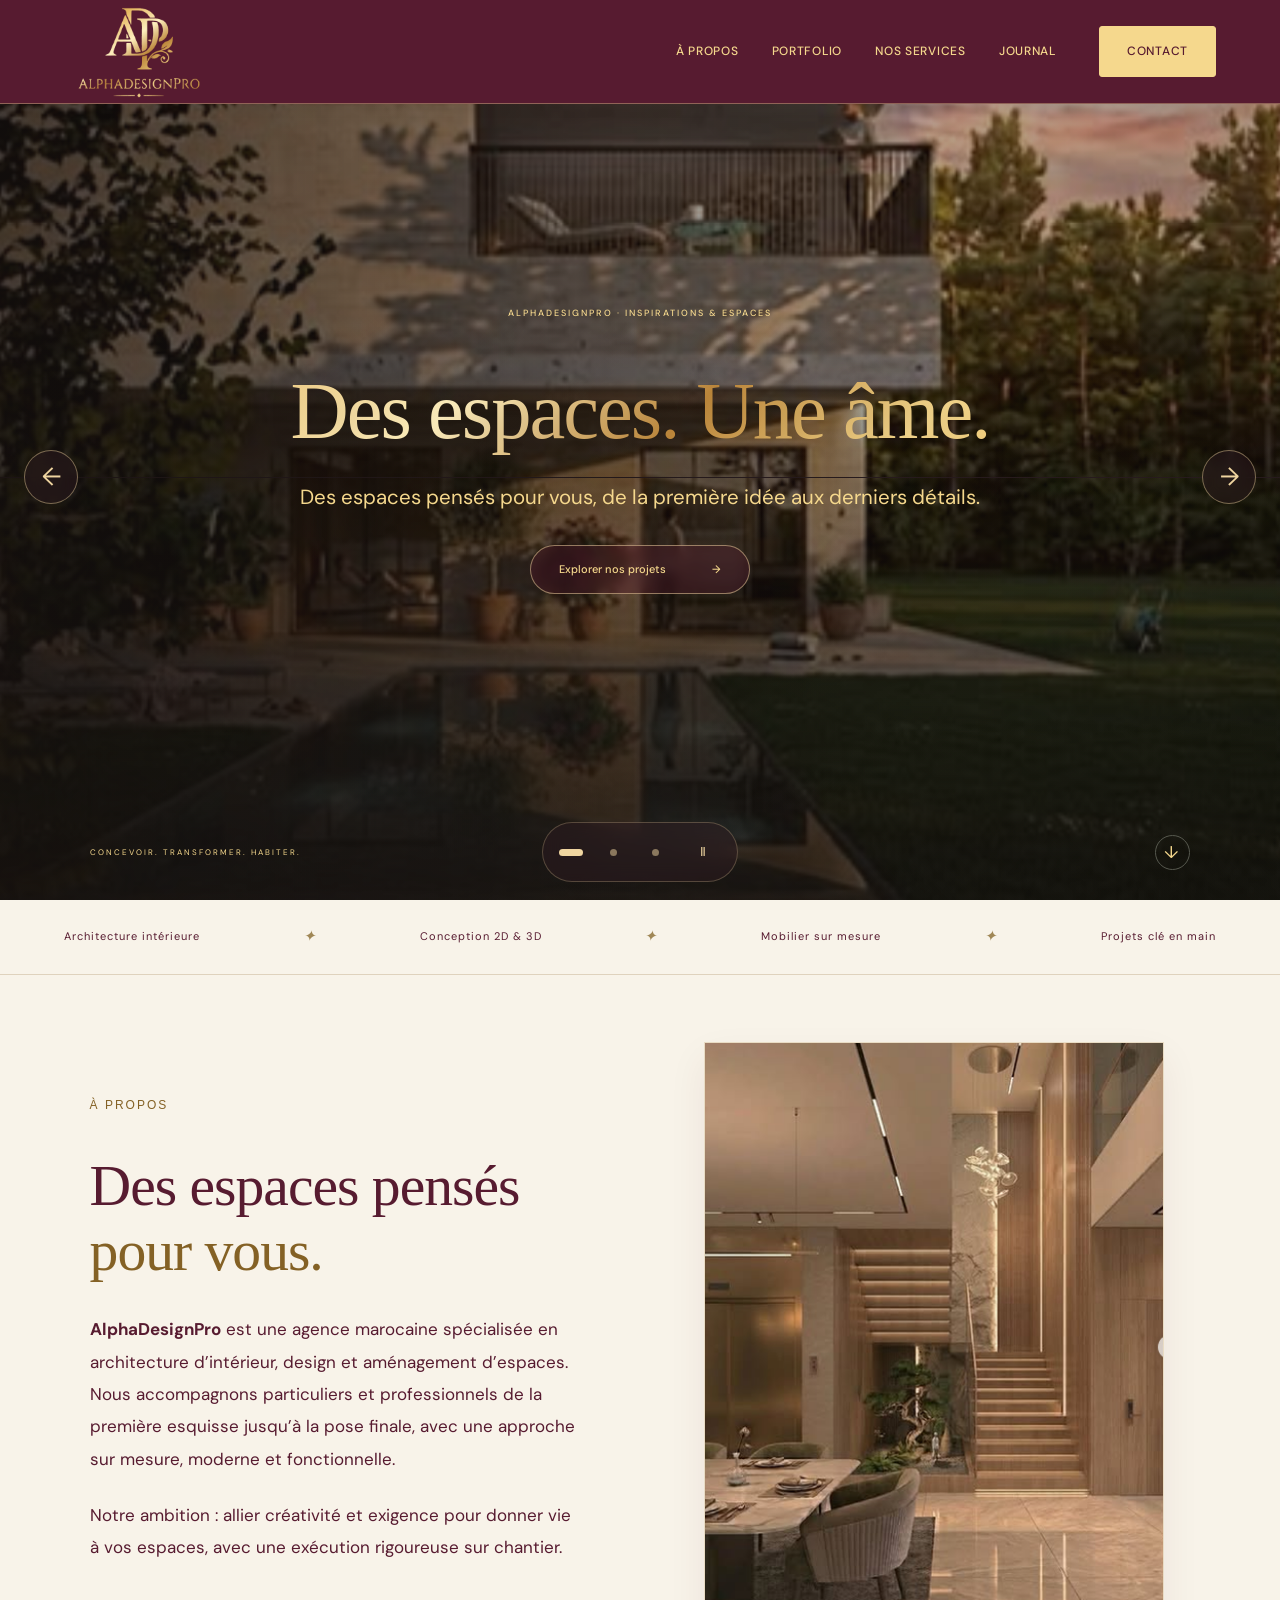
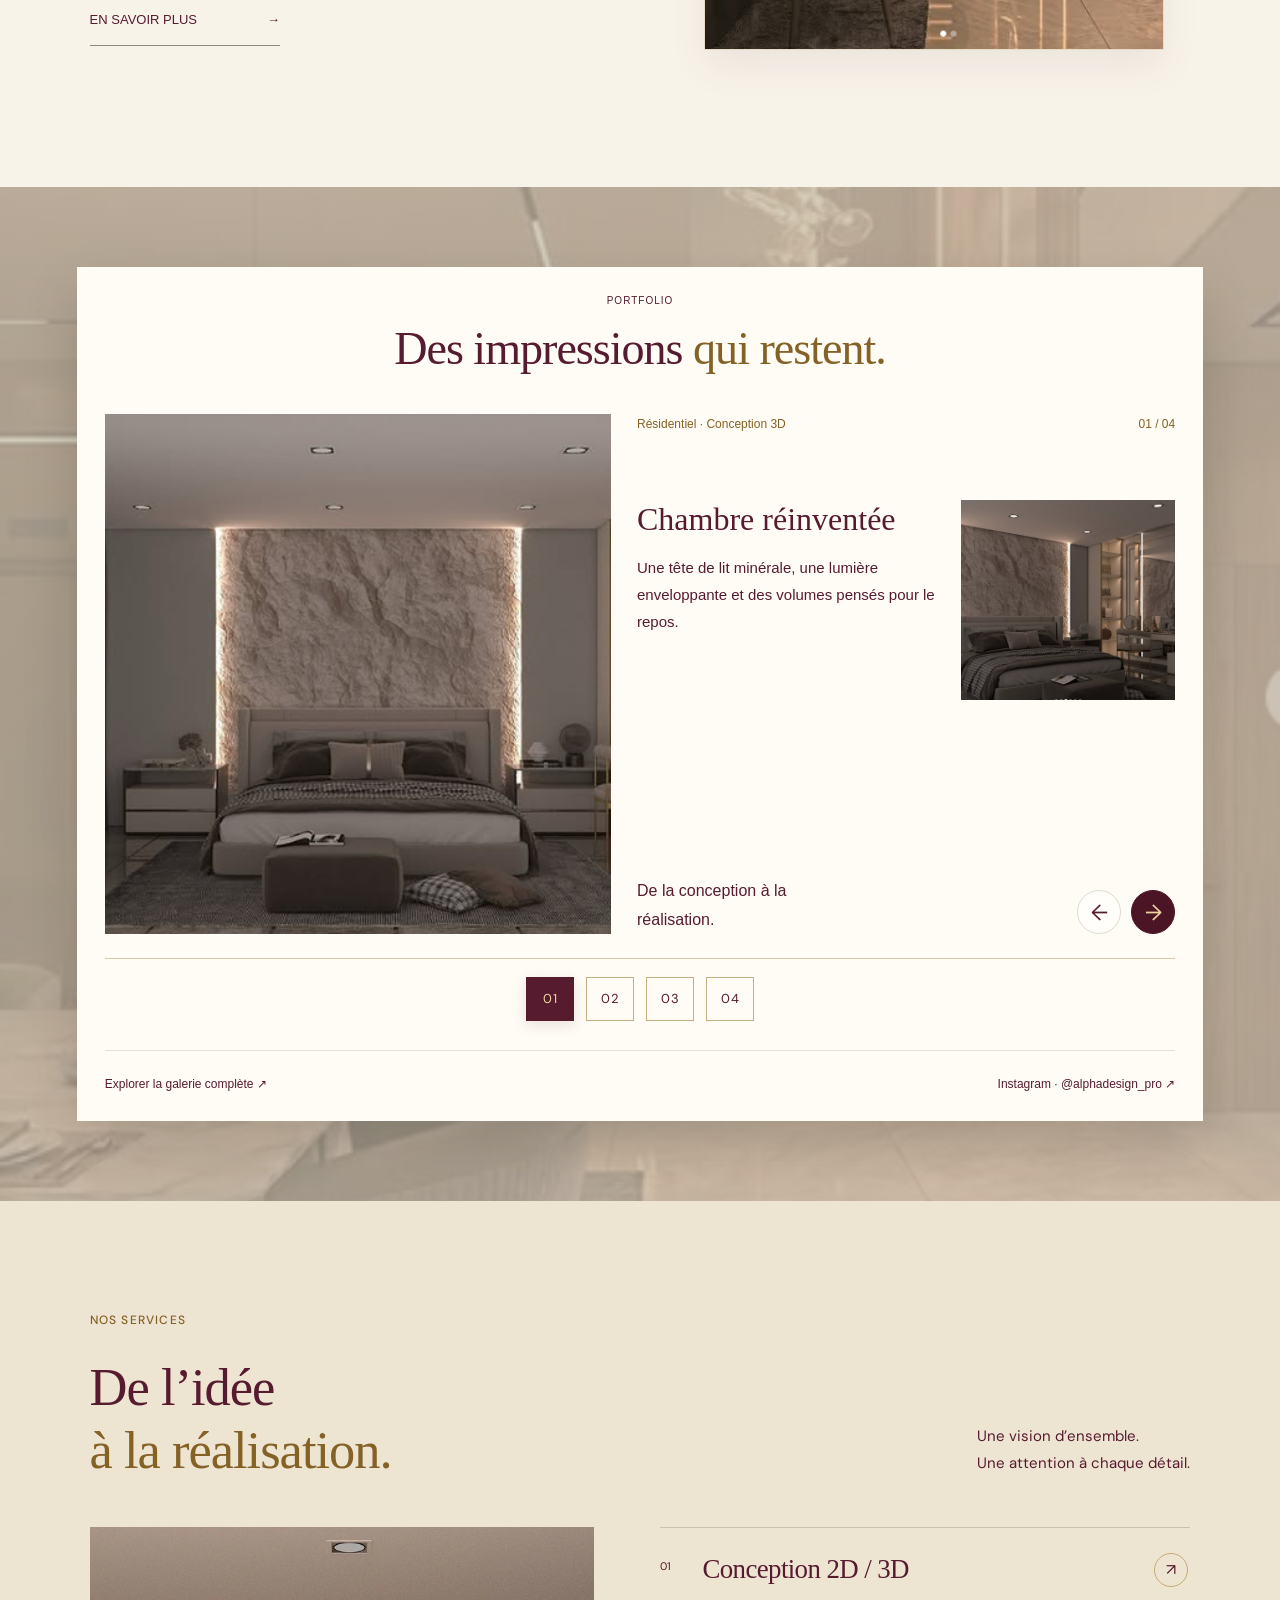
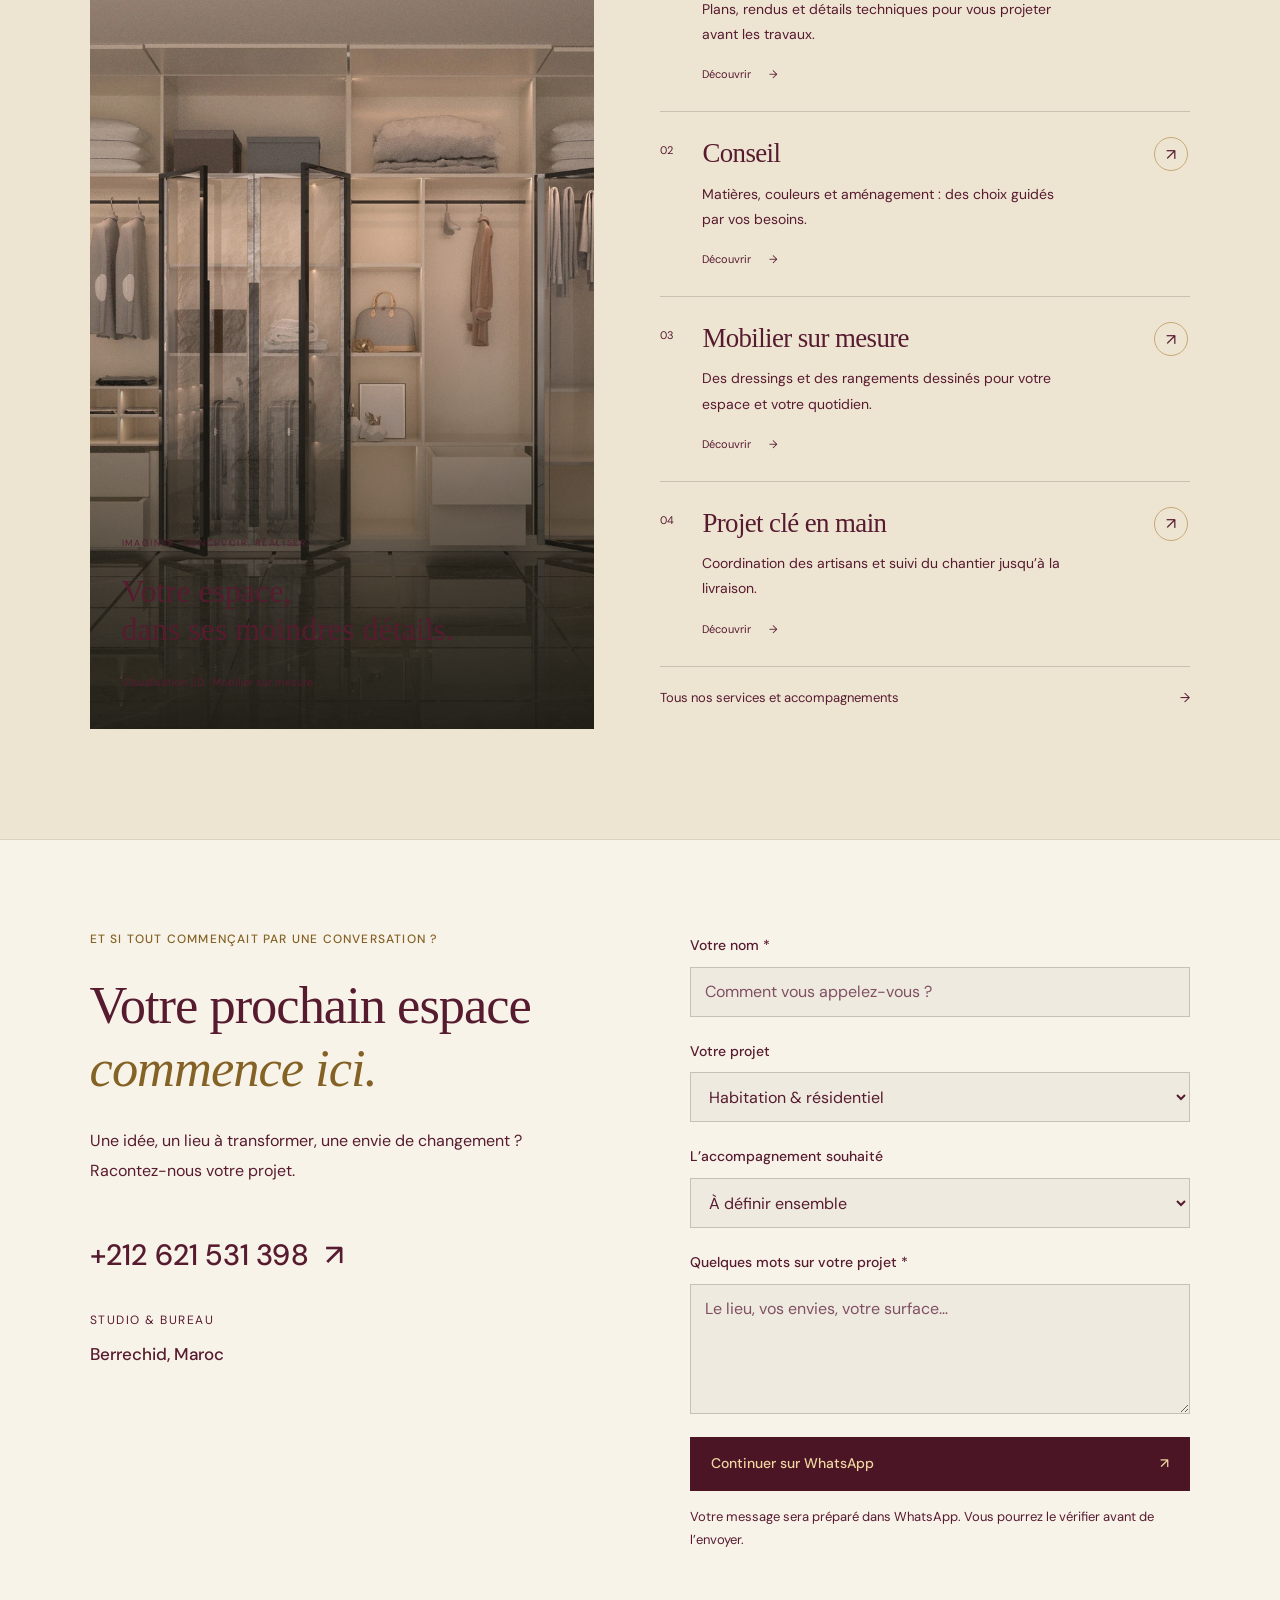
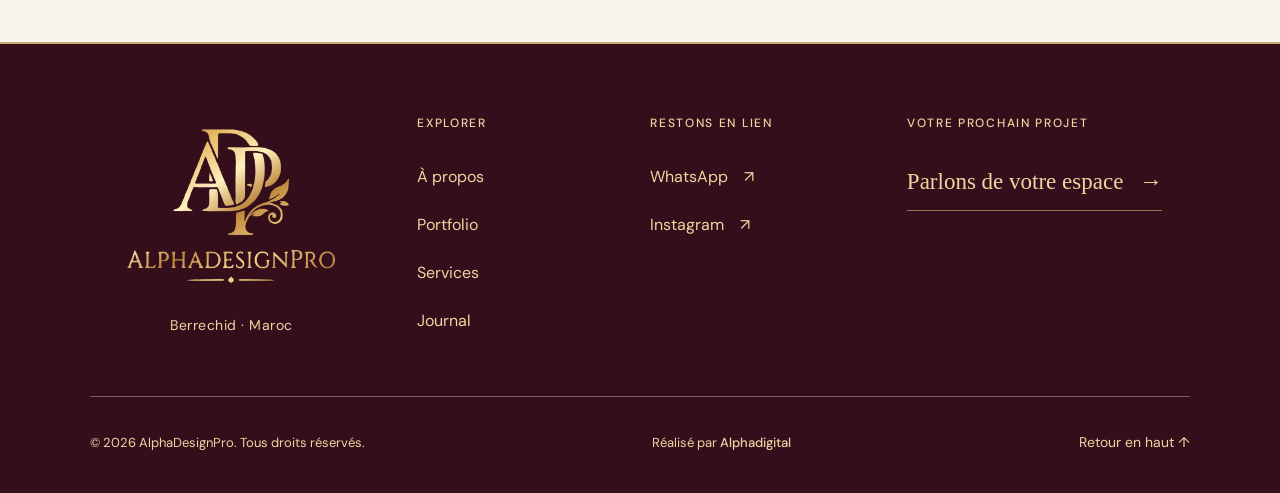
==== index.html @ 55b82ddb "Use directly rendered gold logo without mobile color filter" ====
<!doctype html>
<html lang="fr">
<head>
  <meta charset="utf-8"><meta name="viewport" content="width=device-width, initial-scale=1">
  <title>AlphaDesignPro — Des espaces qui vous ressemblent</title>
  <meta name="description" content="Architecture intérieure et aménagement sur mesure au Maroc. Découvrez le studio, nos projets et nos services.">
  <meta name="theme-color" content="#571b30">
  <meta name="color-scheme" content="only light">
  <link rel="icon" href="assets/favicon.svg" type="image/svg+xml">
  <link rel="stylesheet" href="styles.css"><link rel="stylesheet" href="motion.css"><link rel="stylesheet" href="editorial.css"><script src="app.js" defer></script><script src="motion.js" defer></script>
<link rel="stylesheet" href="about.css">
<link rel="stylesheet" href="portfolio.css?v=portrait-20261014"><script src="portfolio.js" defer></script>
<link rel="stylesheet" href="footer.css">
<link rel="stylesheet" href="home-services.css">
<link rel="stylesheet" href="readability.css"><link rel="stylesheet" href="brand-logo.css?v=gold-20261016c">
<link rel="stylesheet" href="brand-palette.css"><link rel="stylesheet" href="navigation-design.css"><link rel="stylesheet" href="official-logo.css"><link rel="stylesheet" href="navigation-polish.css?v=gold-20261016c"><script defer src="navigation-polish.js"></script><link rel="stylesheet" href="brand-typography.css?v=mobile-20261016"><link rel="stylesheet" href="home-experience.css"><script defer src="home-experience.js"></script><link rel="stylesheet" href="page-interactions.css"><script defer src="page-interactions.js"></script><link rel="stylesheet" href="hero-slideshow.css?v=menu-20261016b"><script defer src="hero-slideshow.js"></script></head>
<body class="brand-text">
<a class="skip" href="#main">Aller au contenu</a>
<header class="header"><a class="wordmark" href="#accueil" aria-label="AlphaDesignPro, accueil"><span class="landscape-logo"><img src="assets/logo-dore-mobile.png" alt="AlphaDesignPro — Architecture intérieur" width="182" height="150"></span></a><button class="menu-toggle" aria-expanded="false" aria-controls="navigation"><span class="menu-label">Menu</span> <span class="menu-icon" aria-hidden="true">☰</span></button><nav id="navigation" aria-label="Navigation principale"><a href="studio.html">À propos</a><a href="projets.html">Portfolio</a><a href="services.html">Nos services</a><a href="studio.html#journal">Journal</a><a class="nav-cta" href="#contact">Contact</a></nav></header>
<main id="main"><section class="hero" id="accueil"><div class="hero-copy"><p class="eyebrow"><span class="gold-line"></span> STUDIO D’ARCHITECTURE INTÉRIEURE · MAROC</p><h1>Des espaces.<br>Une âme.<br><em>La vôtre.</em></h1><p class="hero-description">Nous imaginons des espaces uniques, pensés pour vous.<br>Architecture intérieure, design et aménagement sur mesure, de la première esquisse jusqu’à l’installation finale.</p><a class="button gold" href="projets.html">Explorer nos projets <span aria-hidden="true">→</span></a><div class="hero-bottom"><span>CONCEVOIR. TRANSFORMER. HABITER.</span><a href="#apropos" aria-label="Découvrir le studio">↓</a></div></div><div class="hero-visual"><img src="assets/ambiance-villa.png" alt="Villa contemporaine avec jardin et piscine" fetchpriority="high" width="478" height="597"><div class="image-caption"><span>NOTRE UNIVERS</span><p>L’élégance dans chaque détail.</p><span>AlphaDesignPro</span></div><div class="vertical-label">L’ART DE DONNER VIE AUX ESPACES</div></div></section><div class="discipline-strip"><span>Architecture intérieure</span><i>✦</i><span>Conception 2D & 3D</span><i>✦</i><span>Mobilier sur mesure</span><i>✦</i><span>Projets clé en main</span></div><section class="about-editorial" id="apropos" aria-labelledby="about-heading"><div class="about-editorial-copy"><p class="about-kicker">À PROPOS</p><h2 id="about-heading">Des espaces pensés<br><em>pour vous.</em></h2><p><strong>AlphaDesignPro</strong> est une agence marocaine spécialisée en architecture d’intérieur, design et aménagement d’espaces. Nous accompagnons particuliers et professionnels de la première esquisse jusqu’à la pose finale, avec une approche sur mesure, moderne et fonctionnelle.</p><p>Notre ambition : allier créativité et exigence pour donner vie à vos espaces, avec une exécution rigoureuse sur chantier.</p><a class="about-more" href="studio.html">En savoir plus <span aria-hidden="true">→</span></a></div><div class="about-editorial-images"><figure><img src="assets/ambiance-escalier.png" alt="Intérieur aux boiseries chaleureuses et escalier éclairé" width="446" height="590" loading="lazy"></figure></div></section>
<section class="folio-stage" id="realisations" aria-label="Portfolio"><div class="folio-panel"><header class="folio-heading"><p>PORTFOLIO</p><h2>Des impressions <em>qui restent.</em></h2></header><div class="folio-carousel" role="region" aria-roledescription="carrousel" aria-label="Projets AlphaDesignPro" tabindex="0"><article class="folio-slide"  aria-label="Projet 1 sur 4"><img class="folio-main" src="assets/chambre-vue-face.png" alt="Chambre réinventée — Résidentiel · Conception 3D" loading="eager"><div class="folio-description"><p class="folio-type">Résidentiel · Conception 3D</p><div><h3>Chambre réinventée</h3><p>Une tête de lit minérale, une lumière enveloppante et des volumes pensés pour le repos.</p></div><p class="folio-note">De la conception à la réalisation.</p></div><div class="folio-side"><span class="folio-number">01 / 04</span><figure><img src="assets/chambre-vue-detail.png" alt="Autre vue de la chambre — Conception 3D" loading="lazy"></figure></div></article><article class="folio-slide" hidden aria-label="Projet 2 sur 4"><img class="folio-main" src="assets/boutique-salon-rose.png" alt="Espaces commerciaux — Commercial · Conception 3D" loading="lazy"><div class="folio-description"><p class="folio-type">Commercial · Conception 3D</p><div><h3>Espaces commerciaux</h3><p>Des espaces commerciaux conçus sur mesure, alliant esthétique, fonctionnalité et identité de marque pour offrir une expérience client unique.</p></div><p class="folio-note">Aménagement d’un espace commercial.</p></div><div class="folio-side"><span class="folio-number">02 / 04</span><figure><img src="assets/boutique-detail-rose.png" alt="Autre vue de la boutique aux finitions roses et dorées" loading="lazy"><figcaption>Autre vue de la boutique</figcaption></figure></div></article><article class="folio-slide" hidden aria-label="Projet 3 sur 4"><img class="folio-main" src="assets/dressing-detail.webp" alt="Chaque chose à sa place — Mobilier · Conception sur mesure" loading="lazy"><div class="folio-description"><p class="folio-type">Mobilier · Conception sur mesure</p><div><h3>Chaque chose à sa place</h3><p>Du mobilier sur mesure, conçu pour allier fonctionnalité, esthétique et harmonie avec votre espace.</p></div><p class="folio-note">Études de mobilier sur mesure.</p></div><div class="folio-side"><span class="folio-number">03 / 04</span><figure class="folio-technical-detail"><img src="assets/dressing-plan.png" alt="Plan technique coté du dressing sur mesure" loading="lazy"><figcaption>Détail</figcaption></figure></div></article><article class="folio-slide folio-bathroom" hidden aria-label="Projet 4 sur 4"><img class="folio-main" src="assets/salle-bain-01.png" alt="Un rituel de bien-être — Résidentiel · Étude d’aménagement" loading="lazy"><div class="folio-description"><p class="folio-type">Résidentiel · Étude d’aménagement</p><div><h3>Un rituel de bien-être</h3><p>Du mobilier sur mesure, des finitions soignées et des matériaux de qualité pour un aménagement élégant et fonctionnel.</p></div><p class="folio-note">Projet de réaménagement intérieur.</p></div><div class="folio-side"><span class="folio-number">04 / 04</span><figure class="folio-portrait-detail"><img src="assets/salle-bain-04.png" alt="Autre vue de la salle de bain" loading="lazy"><figcaption>Autre vue de la salle de bain</figcaption></figure></div></article><div class="folio-controls" hidden><span class="folio-live" aria-live="polite" aria-atomic="true">Projet 1 sur 4</span><button type="button" data-folio-dir="-1" aria-label="Projet précédent">←</button><button type="button" data-folio-dir="1" aria-label="Projet suivant">→</button></div></div><div class="folio-footer"><a href="projets.html#realisations">Explorer la galerie complète ↗</a><a href="https://www.instagram.com/alphadesign_pro/" target="_blank" rel="noopener noreferrer">Instagram · @alphadesign_pro ↗</a></div></div></section>
<section class="section home-services services-preview" id="services" aria-labelledby="home-services-title"><div class="preview-heading"><div><p class="eyebrow dark">NOS SERVICES</p><h2 id="home-services-title">De l’idée<br><em>à la réalisation.</em></h2></div><p>Une vision d’ensemble.<br>Une attention à chaque détail.</p></div><div class="preview-layout"><figure class="preview-photo"><img src="assets/dressing-lumineux.webp" alt="Conception 3D d’un dressing sur mesure présentée dans notre offre de services" loading="lazy" width="1500" height="1126"><figcaption><span>IMAGINER. CONCEVOIR. RÉALISER.</span><p>Votre espace,<br>dans ses moindres détails.</p><small>Visualisation 3D · Mobilier sur mesure</small></figcaption></figure><div class="preview-expertises"><a class="preview-service" href="services.html#etudes"><span class="preview-number">01</span><div><h3>Conception 2D / 3D</h3><p>Plans, rendus et détails techniques pour vous projeter avant les travaux.</p><span class="preview-discover">Découvrir <span aria-hidden="true">→</span></span></div><span class="preview-arrow" aria-hidden="true">↗</span></a><a class="preview-service" href="services.html#formules"><span class="preview-number">02</span><div><h3>Conseil</h3><p>Matières, couleurs et aménagement : des choix guidés par vos besoins.</p><span class="preview-discover">Découvrir <span aria-hidden="true">→</span></span></div><span class="preview-arrow" aria-hidden="true">↗</span></a><a class="preview-service" href="services.html#etude-entree"><span class="preview-number">03</span><div><h3>Mobilier sur mesure</h3><p>Des dressings et des rangements dessinés pour votre espace et votre quotidien.</p><span class="preview-discover">Découvrir <span aria-hidden="true">→</span></span></div><span class="preview-arrow" aria-hidden="true">↗</span></a><a class="preview-service" href="services.html#cle-en-main"><span class="preview-number">04</span><div><h3>Projet clé en main</h3><p>Coordination des artisans et suivi du chantier jusqu’à la livraison.</p><span class="preview-discover">Découvrir <span aria-hidden="true">→</span></span></div><span class="preview-arrow" aria-hidden="true">↗</span></a><a class="preview-all" href="services.html">Tous nos services et accompagnements <span aria-hidden="true">→</span></a></div></div></section><section class="section contact" id="contact"><div><p class="eyebrow">ET SI TOUT COMMENÇAIT PAR UNE CONVERSATION ?</p><h2>Votre prochain espace<br><em>commence ici.</em></h2><p>Une idée, un lieu à transformer, une envie de changement ?<br>Racontez-nous votre projet.</p><a class="contact-phone" href="tel:+212621531398">+212 621 531 398 <span aria-hidden="true">↗</span></a><p class="address">STUDIO & BUREAU<br><strong>Berrechid, Maroc</strong></p></div><form id="contact-form"><label for="name">Votre nom <span>*</span></label><input id="name" name="name" autocomplete="name" placeholder="Comment vous appelez-vous ?" required maxlength="100"><label for="project-type">Votre projet</label><select id="project-type" name="type"><option>Habitation & résidentiel</option><option>Boutique & bureaux</option><option>Hôtellerie & restauration</option><option>Mobilier sur mesure</option></select><label for="pack">L’accompagnement souhaité</label><select id="pack" name="pack"><option>À définir ensemble</option><option>Pack Conseil</option><option>Pack Conception 3D</option><option>Pack Clé en Main</option></select><label for="message">Quelques mots sur votre projet <span>*</span></label><textarea id="message" name="message" rows="3" placeholder="Le lieu, vos envies, votre surface…" required maxlength="2000"></textarea><button class="button gold" type="submit">Continuer sur WhatsApp <span aria-hidden="true">↗</span></button><p class="form-note">Votre message sera préparé dans WhatsApp. Vous pourrez le vérifier avant de l’envoyer.</p></form></section></main><footer class="premium-footer"><div class="footer-intro"><a class="footer-brand" href="index.html"><span class="landscape-logo"><img src="assets/logo-dore-mobile.png" alt="AlphaDesignPro — Architecture intérieur" width="182" height="150"></span></a><span class="footer-location">Berrechid · Maroc</span></div><div class="footer-column"><h2>Explorer</h2><a href="studio.html">À propos</a><a href="projets.html">Portfolio</a><a href="services.html">Services</a><a href="studio.html#journal">Journal</a></div><div class="footer-column"><h2>Restons en lien</h2><a href="https://wa.me/212621531398" target="_blank" rel="noopener noreferrer">WhatsApp <span aria-hidden="true">↗</span></a><a href="https://www.instagram.com/alphadesign_pro/" target="_blank" rel="noopener noreferrer">Instagram <span aria-hidden="true">↗</span></a></div><div class="footer-column"><h2>Votre prochain projet</h2><a class="footer-project" href="#contact">Parlons de votre espace <span aria-hidden="true">→</span></a></div><div class="footer-bottom"><span>© <span id="year">2026</span> AlphaDesignPro. Tous droits réservés.</span><span class="footer-credit">Réalisé par <strong>Alphadigital</strong></span><a href="#main" aria-label="Retour en haut de la page">Retour en haut ↑</a></div></footer>
<dialog id="project-dialog"><button class="dialog-close" aria-label="Fermer le projet">×</button><div id="dialog-content"></div></dialog>
</body></html>
---- styles.css ----
@import url('https://fonts.googleapis.com/css2?family=DM+Sans:wght@400;450;500;600;700&family=Italiana&display=swap');
:root{--ink:#191b18;--paper:#f5f3ed;--gold:#c6ad79;--muted:#77786d;--line:#dbd8cf}*{box-sizing:border-box}html{scroll-behavior:smooth;scroll-padding-top:95px}body{margin:0;background:var(--paper);color:var(--ink);font-family:'DM Sans',Arial,sans-serif;font-size:14px;line-height:1.7}a{color:inherit;text-decoration:none}button,input,textarea,select{font:inherit}button,a,input,select,textarea{-webkit-tap-highlight-color:transparent}button{cursor:pointer}a,button{touch-action:manipulation}button:focus-visible,a:focus-visible,input:focus-visible,textarea:focus-visible,select:focus-visible{outline:2px solid var(--gold);outline-offset:5px}img{display:block;width:100%;object-fit:cover}h1,h2,h3,p{margin-top:0}h1,h2,.package-grid h3{font-family:'Italiana',Georgia,serif;font-weight:400}h2{font-size:clamp(36px,4.2vw,62px);line-height:1.12;letter-spacing:-1.5px;margin-bottom:25px}h2 em{font-style:normal;color:#88734e}h3{font-weight:500}p{color:#696c62}em{font-weight:400}.header{height:98px;padding:0 5%;background:var(--paper);display:flex;align-items:center;justify-content:space-between;gap:35px;position:sticky;top:0;z-index:20;border-bottom:1px solid var(--line)}.wordmark{font-size:20px;font-weight:600;letter-spacing:1.5px;line-height:1.15;white-space:nowrap}.wordmark span{font-weight:400}.wordmark small{display:block;font-size:8px;letter-spacing:3.4px;margin-top:9px;color:#807358}nav{display:flex;align-items:center;gap:30px;font-size:12px}nav a:hover{color:#947849}.nav-cta{border:1px solid #aaa694;padding:13px 19px}.nav-cta span{margin-left:20px}.menu-toggle{display:none}.hero{display:grid;grid-template-columns:1fr 1fr;min-height:670px;background:var(--ink);color:var(--paper)}.hero-copy{padding:65px 11% 25px 10%;display:flex;align-items:flex-start;flex-direction:column}.eyebrow{font-size:9px;letter-spacing:2px;color:var(--gold);font-weight:500;margin-bottom:25px}.gold-line{display:inline-block;width:25px;height:1px;background:var(--gold);vertical-align:middle;margin-right:10px}.hero h1{font-size:clamp(66px,6.8vw,105px);line-height:.99;letter-spacing:-3px;margin:12px 0 30px}.hero h1 em{color:var(--gold);font-style:normal}.hero-description{font-size:13px;color:#b9bbb2;line-height:1.9;max-width:340px;margin-bottom:30px}.button{display:flex;align-items:center;justify-content:space-between;gap:35px;min-height:49px;padding:13px 22px;font-size:11px;font-weight:500;border:1px solid transparent;transition:background .2s,transform .2s}.button:hover{transform:translateY(-2px)}.gold{background:var(--gold);color:#20221c}.gold:hover{background:#dac596}.hero-bottom{display:flex;justify-content:space-between;align-items:center;width:100%;margin-top:auto;padding-top:48px;font-size:8px;letter-spacing:2px;color:#a0a397}.hero-bottom a{border:1px solid #57594f;border-radius:50%;width:35px;height:35px;display:grid;place-items:center;font-size:17px}.hero-visual{position:relative;min-height:670px;overflow:hidden}.hero-visual>img{position:absolute;inset:0;height:100%;object-position:center 58%}.hero-visual:after{content:'';position:absolute;inset:55% 0 0;background:linear-gradient(transparent,#10120f99);pointer-events:none}.image-caption{position:absolute;z-index:1;bottom:30px;left:35px;right:35px;display:grid;grid-template-columns:1fr auto}.image-caption span{font-size:8px;letter-spacing:2px;color:#dfd7c8}.image-caption p{color:white;font-family:Georgia,serif;font-size:19px;margin:8px 0 0;grid-row:2}.image-caption span:last-child{grid-column:2;grid-row:2;align-self:end}.vertical-label{position:absolute;right:24px;top:40px;writing-mode:vertical-rl;font-size:8px;letter-spacing:3px;color:white}.discipline-strip{padding:24px 5%;display:flex;justify-content:space-between;align-items:center;gap:20px;border-bottom:1px solid var(--line);font-size:11px;letter-spacing:1px}.discipline-strip i{color:#a08756;font-size:15px}.section{padding:100px 7%}.dark{color:#80704f}.studio{display:grid;grid-template-columns:1.2fr 1fr;gap:10%;padding-top:115px;padding-bottom:110px}.studio-copy p{font-size:13px}.studio-copy .lead{font-size:20px;line-height:1.5;color:var(--ink)}.text-link{display:inline-block;font-size:11px;border-bottom:1px solid #a39272;padding-bottom:7px;margin-top:15px}.text-link span{margin-left:40px}.section-heading{display:flex;justify-content:space-between;align-items:flex-end;gap:40px;margin-bottom:45px}.section-heading h2{margin-bottom:0}.section-heading>p{font-size:12px}.services{background:#ebe9e1}.service-grid{display:grid;grid-template-columns:repeat(4,1fr)}.service-grid article{padding:15px 25px 0;border-left:1px solid #ceccc1;position:relative}.service-grid article:first-child{padding-left:0;border:0}.number{font-size:10px;color:#898b7d;float:right}.line-icon{font-family:Georgia,serif;color:#9e875b;font-size:42px;height:85px}.service-grid h3{font-size:17px}.service-grid p{font-size:12px;min-height:105px}.service-grid a{font-size:10px}.projects{background:var(--ink);color:var(--paper)}.projects h2 em,.contact h2 em{color:var(--gold)}.projects .section-heading>p{color:#aaada1}.filters{display:flex;gap:26px;margin:10px 0 35px;border-bottom:1px solid #45463d}.filters button{color:#aeb0a6;background:none;border:0;border-bottom:1px solid transparent;padding:0 0 16px;font-size:11px}.filters button.active{color:var(--gold);border-color:var(--gold)}sup{font-size:8px;margin-left:5px}.project-grid{display:grid;grid-template-columns:1.2fr 1fr;gap:45px 30px}.project-card{border:0;background:none;color:inherit;text-align:left;padding:0;min-width:0}.project-photo{height:320px;position:relative;overflow:hidden}.project-photo img{height:100%;transition:transform .5s}.project-card:hover img{transform:scale(1.035)}.project-open{position:absolute;right:16px;bottom:16px;width:38px;height:38px;border-radius:50%;background:var(--paper);color:var(--ink);display:grid;place-items:center;font-size:20px}.project-meta{padding-top:17px}.project-meta h3{font-size:18px;margin:0 0 3px}.project-meta>span{font-size:8px;letter-spacing:1.5px;color:#b0b0a2}.sectors{margin-top:65px;padding-top:25px;border-top:1px solid #45463d;display:flex;align-items:center;justify-content:space-between;gap:25px}.sectors>span{font-size:8px;letter-spacing:1.5px;color:#a9aa9e}.sectors p{margin:0;color:#dfdfd5;font-family:Georgia,serif;font-size:18px}.sectors i{padding:0 14px;color:var(--gold)}.steps{display:grid;grid-template-columns:repeat(5,1fr);list-style:none;margin:60px 0 0;padding:0}.steps li{border-top:1px solid #bdb69f;padding:25px 25px 0 0}.steps li>span{color:#9a8256;font-family:Georgia,serif;font-size:28px}.steps h3{font-size:15px;margin:17px 0 10px}.steps p{font-size:12px;max-width:180px;min-height:65px}.steps small{font-size:8px;letter-spacing:2px;color:#8e7953}.packages{background:#ebe9e1}.package-grid{display:grid;grid-template-columns:repeat(3,1fr);gap:20px}.package-grid article{padding:35px 28px;border:1px solid #d0cdc0;display:flex;flex-direction:column}.package-grid h3{font-size:38px;line-height:1.1;margin-bottom:20px}.package-grid p:not(.eyebrow){font-size:12px}.package-grid ul{list-style:none;margin:15px 0 30px;padding:0;font-size:11px;flex:1}.package-grid li{padding:10px 0;border-bottom:1px solid #d5d1c5}.package-grid li:before{content:'✓';color:#8c7752;margin-right:10px}.package-grid li.optional:before{content:'+'}.outline{border-color:#aaa18a}.featured{background:var(--ink);color:var(--paper)}.featured p:not(.eyebrow){color:#b8b9ad}.featured li{border-color:#46483e}.contact{background:#22251f;color:var(--paper);display:grid;grid-template-columns:1.1fr 1fr;gap:12%}.contact p{font-size:12px;color:#b7b9ac}.contact .eyebrow{font-size:8px;color:var(--gold)}.contact-phone{font-family:Georgia,serif;font-size:28px;display:block;margin:32px 0}.contact-phone span{color:var(--gold);margin-left:20px}.address{font-size:9px!important;letter-spacing:2px}.address strong{display:block;font-weight:400;font-size:14px;color:var(--paper);letter-spacing:0;margin-top:8px}form{display:flex;flex-direction:column}label{font-size:10px;color:#d5d6cb;margin-bottom:7px}label span{color:var(--gold)}input,select,textarea{width:100%;border:0;border-bottom:1px solid #606251;background:transparent;color:var(--paper);padding:10px 0 14px;margin-bottom:22px;border-radius:0;font-size:12px}select option{background:var(--ink)}textarea{resize:vertical}input::placeholder,textarea::placeholder{color:#a4a798}form .button{margin-top:8px}.form-note{font-size:10px!important;margin:12px 0 0;color:#b7b9ac}footer{background:#191b18;padding:35px 5%;display:flex;align-items:center;justify-content:space-between;gap:25px;color:var(--paper)}footer .wordmark{font-size:15px}footer .wordmark small{font-size:6px}footer p,footer>span{font-size:9px;color:#a6a99b;margin:0}footer>a:last-child{font-size:22px}dialog{background:var(--paper);color:var(--ink);padding:35px;width:min(940px,92vw);max-height:90vh;border:0}dialog::backdrop{background:#10120ee6}.dialog-close{position:sticky;top:0;float:right;width:40px;height:40px;border:0;background:var(--ink);color:white;font-size:27px;z-index:1}dialog h2{font-size:32px;padding-right:40px}dialog img{max-height:60vh;object-fit:contain;background:#e6e2d8}dialog figcaption{font-size:11px;margin-top:8px}dialog figure{margin:20px 0}.skip{position:fixed;top:-100px;left:15px;z-index:100;background:var(--paper);padding:15px}.skip:focus{top:10px}[hidden]{display:none!important}
@media(min-width:1600px){.section{padding-left:max(7%,calc((100vw - 1400px)/2));padding-right:max(7%,calc((100vw - 1400px)/2))}.hero{min-height:760px}.hero-copy{padding-left:14%}}
@media(max-width:1050px){nav{gap:18px;font-size:10px}.header{padding:0 4%;gap:20px}.wordmark{font-size:17px}.nav-cta{padding:10px}.hero-copy{padding-top:45px}.hero,.hero-visual{min-height:620px}.hero h1{font-size:78px}.hero .eyebrow{font-size:7px}.section{padding:75px 5%}.service-grid article{padding-right:15px;padding-left:15px}.service-grid h3{font-size:15px}.service-grid p{min-height:140px}.package-grid article{padding:25px 20px}.package-grid .button{font-size:10px;padding:12px;gap:15px}.contact{gap:7%}.contact h2{font-size:40px}.sectors p{font-size:15px}}
@media(max-width:760px){html{scroll-padding-top:76px}.header{height:76px;padding:0 6%}.menu-toggle{display:flex;gap:15px;border:0;background:none;font-size:11px;padding:12px 0}nav{display:none;position:absolute;top:76px;left:0;right:0;padding:25px 6%;background:var(--paper);border-bottom:1px solid var(--line);font-size:14px;align-items:stretch}nav.open{display:flex;flex-direction:column;gap:22px}.nav-cta{padding:15px}.hero{grid-template-columns:1fr}.hero-copy{padding:40px 7% 25px;min-height:585px}.hero h1{font-size:78px}.hero .eyebrow{font-size:8px}.hero-description{font-size:13px}.hero-bottom{padding-top:35px}.hero-visual{min-height:450px}.hero-visual>img{object-position:center 62%}.discipline-strip{padding:20px 7%;display:grid;grid-template-columns:1fr 1fr;font-size:9px;gap:12px}.discipline-strip i{display:none}.section{padding:65px 7%}.studio{grid-template-columns:1fr;gap:20px}.section-heading{display:block;margin-bottom:30px}.section-heading>p{margin-top:25px}.service-grid{grid-template-columns:1fr 1fr;gap:35px 0}.service-grid article:nth-child(3){border:0;padding-left:0}.service-grid h3{font-size:16px}.service-grid p{min-height:125px}.project-grid{grid-template-columns:1fr;gap:30px}.project-photo{height:300px}.filters{gap:18px;overflow-x:auto}.filters button{white-space:nowrap;font-size:10px}.sectors{display:block;margin-top:40px}.sectors p{margin-top:15px;font-size:16px}.sectors i{padding:0 5px}.steps{grid-template-columns:1fr;margin-top:30px}.steps li{padding:20px 0;display:grid;grid-template-columns:45px 1fr;gap:0 15px}.steps li>span{grid-row:1/4}.steps h3{margin:0 0 8px}.steps p{max-width:none;min-height:0;margin:0 0 10px}.steps small{grid-column:2}.package-grid{grid-template-columns:1fr}.package-grid article{padding:30px}.package-grid .button{font-size:12px;padding:14px 20px}.contact{grid-template-columns:1fr;gap:45px}.contact h2{font-size:42px}footer{flex-wrap:wrap;padding:30px 7%}footer p{display:none}footer>span{font-size:8px}dialog{padding:20px}h2{letter-spacing:-1px}}
@media(prefers-reduced-motion:reduce){html{scroll-behavior:auto}*,*:before,*:after{transition:none!important;animation:none!important}}
.wordmark:has(.brand-logo){display:block;flex-shrink:0;line-height:0}
.brand-logo{display:block;width:154px;height:auto;object-fit:contain}
footer .brand-logo{width:200px}
/* J2: immersive, editorial welcome inspired by the approved reference. */
.header{background:var(--ink);color:var(--paper);border-bottom:1px solid #ffffff24;height:104px;padding-inline:6%;gap:24px}
.header .brand-logo{width:166px;max-height:94px;object-fit:contain}
.header nav{gap:clamp(16px,2.3vw,34px)}
.header .nav-cta{border-color:#c6ad7966;color:var(--gold)}
.header.is-scrolled{background:#191b18f5!important}
.hero{position:relative;isolation:isolate;display:grid;grid-template-columns:1fr;min-height:740px;min-height:min(850px,calc(100svh - 104px))}
.hero-visual{position:absolute;inset:0;z-index:-1;min-height:0}
.hero-visual>img{object-position:center 56%}
.hero-visual:after{inset:0;background:linear-gradient(90deg,#11130f9c,#11130f30 65%),linear-gradient(0deg,#11130fb3,transparent 60%)}
.hero-copy{width:100%;padding:50px 9% 28px;min-height:700px}
.hero h1{width:100%;max-width:1080px;font-size:clamp(74px,8.6vw,132px);line-height:1.02;margin:20px 0 28px;letter-spacing:-3px;text-shadow:0 2px 30px #0002}
.hero h1 .line-mask:nth-child(2){margin-left:24%}
.hero h1 .line-mask:nth-child(3){margin-left:45%}
.hero-description{margin-left:46%;max-width:365px;color:#f5f3ed;font-size:14px}
.hero-copy>.button{margin-left:46%;background:transparent;color:var(--paper);border:0;border-bottom:1px solid #f5f3ed99;padding:10px 0;min-width:245px}
.hero-copy>.button:hover{color:var(--gold);border-color:var(--gold)}
.hero-bottom{padding-top:35px;color:#ede9df}
.hero .image-caption,.hero .vertical-label{display:none}
@media(min-width:761px) and (max-height:850px){.hero{min-height:680px}.hero-copy{min-height:680px;padding-top:32px}.hero h1{font-size:clamp(74px,7.5vw,112px);margin-top:8px}}
@media(max-width:1000px) and (min-width:761px){.header{padding-inline:4%;gap:18px}.header .brand-logo{width:140px}.header nav{gap:14px;font-size:11px}.hero-copy{padding-inline:7%}.hero h1{font-size:clamp(74px,10vw,100px)}}
@media(max-width:760px){.header{height:84px;padding-inline:6%}.header .brand-logo{width:134px;max-height:78px}.menu-toggle{color:var(--paper);min-height:44px}.header nav{top:84px;background:var(--ink);border-color:#ffffff24;padding:26px 6%}.hero{min-height:720px;min-height:calc(100svh - 84px)}.hero-copy{padding:40px 7% 24px;min-height:680px}.hero h1{font-size:clamp(58px,12vw,88px);letter-spacing:-2px;margin:30px 0 35px}.hero h1 .line-mask:nth-child(2){margin-left:10%}.hero h1 .line-mask:nth-child(3){margin-left:23%}.hero-description{margin-left:10%;max-width:320px;font-size:13px}.hero-copy>.button{margin-left:10%;min-width:220px}.hero .eyebrow{font-size:8px;letter-spacing:1.3px}.hero-visual{min-height:0}.hero-visual>img{object-position:58% center}.hero-visual:after{background:linear-gradient(90deg,#11130f99,#11130f44),linear-gradient(0deg,#11130fcc,transparent)}.hero-bottom{font-size:7px;letter-spacing:1.3px}html{scroll-padding-top:84px}}
@media(max-width:760px){.header .brand-logo{width:120px}footer .brand-logo{width:170px}}

/* Wide editorial ambiance, inspired by the approved hero reference. */
/* J3: studio story, service deliverables and collaboration process. */
.studio{grid-template-columns:1fr 1fr;gap:9%;align-items:center}.studio-intro>.lead{font-size:16px;margin-bottom:28px}.studio-image{margin:0;max-width:460px}.studio-image img{height:340px;object-position:center 65%}.studio-image figcaption{font-size:9px;letter-spacing:1.2px;color:var(--muted);padding-top:12px}.studio-values{margin:30px 0}.studio-values article{display:flex;gap:20px;border-top:1px solid var(--line);padding:20px 0}.studio-values article>span{color:#8d7448;font-size:11px;padding-top:3px}.studio-values h3{font-size:16px;margin-bottom:6px}.studio-values p{margin:0;font-size:12px}
.services .service-grid{grid-template-columns:repeat(2,minmax(0,1fr));gap:48px 36px}.services .service-grid article,.services .service-grid article:first-child{padding:0;border:0;display:flex;flex-direction:column;min-width:0}.service-image{position:relative;margin-bottom:22px;overflow:hidden}.service-image img{height:250px;transition:transform .7s}.service-image .number{position:absolute;left:15px;top:15px;background:var(--paper);color:var(--ink);width:35px;height:35px;display:grid;place-items:center;float:none}.services .service-grid h3{font:28px Georgia,serif;margin-bottom:15px}.services .service-grid p{font-size:13px;min-height:0;max-width:480px}.service-grid ul{padding:0;list-style:none;margin:4px 0 18px;font-size:12px;color:#555b4e}.service-grid li{border-top:1px solid #d4d0c3;padding:9px 0}.service-grid li:before{content:'—';color:#917b51;margin-right:10px}.services .service-grid a{font-size:12px;align-self:flex-start;margin-top:auto;min-height:44px;display:flex;align-items:center;gap:20px}.service-footer,.process-note{display:flex;align-items:center;justify-content:space-between;gap:35px;border-top:1px solid #c9c4b4;margin-top:40px;padding-top:22px}.service-footer p,.process-note p{font-size:12px;margin:0;max-width:660px}.service-footer .text-link,.process-note .text-link{flex-shrink:0;margin:0;min-height:44px;display:flex;align-items:center}.steps li{position:relative}.steps li:before{content:'';position:absolute;width:7px;height:7px;border-radius:50%;background:#9a8256;top:-4px;left:0}.steps p{min-height:85px}
@media(hover:hover){.service-grid article:hover .service-image img{transform:scale(1.035)}}
@media(max-width:760px){.studio{grid-template-columns:1fr;gap:38px}.studio-image{max-width:none}.studio-image img{height:300px}.services .service-grid{grid-template-columns:1fr;gap:38px}.service-image img{height:230px}.service-footer,.process-note{align-items:flex-start;flex-direction:column;gap:15px}.steps p{min-height:0}.steps li:before{display:none}.studio-values{margin:25px 0}.services .service-grid h3{font-size:26px}}
.header nav a{min-height:44px;display:inline-flex;align-items:center}
.hero-contact{margin:14px 0 0 46%;font-size:12px;color:var(--paper);padding:8px 0;min-height:44px;display:inline-flex;align-items:center;gap:32px}
.hero-contact:hover{color:var(--gold)}
.hero-copy{min-height:690px;padding-bottom:24px}
.hero h1{font-size:clamp(70px,7.4vw,112px)}
.hero h1 em{color:#e7d5b2}
@media(max-width:760px){.hero-copy{min-height:650px;padding-top:28px}.hero h1{font-size:clamp(48px,12vw,82px);margin:24px 0}.hero-contact{margin-left:10%;font-size:11px}.hero-description{margin-bottom:20px}.hero-bottom{padding-top:20px}.header nav{max-height:calc(100svh - 84px);overflow-y:auto}.header nav a{width:100%}}
.hero .hero-visual>img{object-position:50% 58%}
.hero .hero-visual:after{background:linear-gradient(90deg,rgba(28,23,17,.38),rgba(28,23,17,.30)),linear-gradient(0deg,rgba(20,17,13,.55),rgba(20,17,13,.12) 70%)}
@media(max-width:760px){.hero .hero-visual>img{object-position:38% center}.hero .hero-visual:after{background:linear-gradient(90deg,rgba(28,23,17,.48),rgba(28,23,17,.35)),linear-gradient(0deg,rgba(20,17,13,.65),rgba(20,17,13,.12))}}
---- motion.css ----
:root{--motion-ease:cubic-bezier(.22,1,.36,1)}
.line-mask{display:block;overflow:hidden;padding-bottom:.1em;margin-bottom:-.1em}.line-content{display:block}
.header{transition:box-shadow .4s,background .4s}.header.is-scrolled{box-shadow:0 5px 28px #191b180b;background:#f5f3edf5;backdrop-filter:blur(16px)}
.hero-visual{isolation:isolate}.hero-visual>img{transform:scale(1.1);will-change:transform}.hero-copy{position:relative;z-index:1}
.has-motion .hero h1 .line-content{animation:title-enter 1.2s var(--motion-ease) both;animation-delay:calc(.1s + var(--line-delay))}
.has-motion .hero-description,.has-motion .hero-copy>.button{animation:soft-enter 1.1s var(--motion-ease) .4s both}
.has-motion .hero-visual{animation:image-enter 1.5s var(--motion-ease) both}
.has-motion .section h2 .line-content{transition:transform 1.05s var(--motion-ease) var(--line-delay),opacity .7s ease var(--line-delay)}
.has-motion .section h2.reveal-pending .line-content{transform:translateY(110%);opacity:0}
.has-motion .studio-copy,.has-motion .service-grid article,.has-motion .steps li,.has-motion .package-grid article,.has-motion .contact form,.has-motion .project-grid{transition:opacity .9s ease var(--reveal-delay,0ms),translate 1s var(--motion-ease) var(--reveal-delay,0ms)}
.has-motion .reveal-pending:not(h2){opacity:0;translate:0 30px}
.button>span,.nav-cta>span,.text-link>span{display:inline-block;transition:transform .4s var(--motion-ease)}
.button:hover>span,.nav-cta:hover>span,.text-link:hover>span{transform:translate(3px,-3px)}
.service-grid article .line-icon{transition:transform .5s var(--motion-ease)}
.service-grid article:hover .line-icon{transform:translateY(-5px)}
.service-grid article a{position:relative;padding-bottom:5px}.service-grid article a:after{content:'';height:1px;background:currentColor;position:absolute;bottom:0;left:0;right:0;transform:scaleX(0);transform-origin:left;transition:transform .4s var(--motion-ease)}.service-grid article a:hover:after{transform:scaleX(1)}
.package-grid article{transition:border-color .4s,box-shadow .4s}.package-grid article:hover{border-color:#a58a58;box-shadow:0 15px 30px #191b1808}
.project-grid.carousel{display:block;position:relative;overflow:hidden;touch-action:pan-y pinch-zoom}
.carousel .project-card{display:grid;grid-template-columns:1.1fr 1fr;gap:6%;width:100%;align-items:stretch}
.carousel .project-photo{height:530px}.carousel .project-photo>img{transition:transform 1s var(--motion-ease)}
.carousel .project-card:hover .project-photo>img{transform:scale(1.045)}
.carousel .project-open{right:22px;bottom:22px;width:48px;height:48px;transition:background .3s,transform .4s}.carousel .project-card:hover .project-open{background:var(--gold);transform:rotate(45deg)}
.carousel .project-meta{padding:30px 0 10px;display:flex;flex-direction:column;align-items:flex-start}
.carousel .project-meta h3{font-family:'Italiana',Georgia,serif;font-size:clamp(30px,3.2vw,46px);line-height:1.15;max-width:390px;order:1;margin:20px 0}
.carousel .project-meta>span:not([class]){order:0;color:var(--gold);font-size:9px;letter-spacing:1.7px}
.carousel .project-meta .project-description{order:2;font-size:13px;line-height:1.8;letter-spacing:0;color:#c4c5b9;max-width:370px}
.carousel .project-detail{order:3;display:flex;align-items:flex-end;gap:20px;margin:24px 0 20px;max-width:340px;font-size:10px;line-height:1.7;letter-spacing:.3px;color:#bdbfaf}
.project-detail img{width:135px;height:140px;object-fit:cover}.project-detail>span{max-width:160px;padding-bottom:4px}
.carousel .project-discover{order:4;font-size:11px;letter-spacing:0;color:var(--paper);border-bottom:1px solid #817b64;padding-bottom:7px;margin-top:auto}
.carousel-controls{display:flex;justify-content:space-between;align-items:center;gap:25px;border-top:1px solid #45463d;margin-top:28px;padding-top:20px}
.carousel-status{color:#c0c1b4;font-size:10px;letter-spacing:.6px;flex:1}
.carousel-arrows{display:flex;gap:10px}.carousel-arrows button{border:1px solid #727463;border-radius:50%;width:47px;height:47px;font-size:20px;background:transparent;color:var(--paper);transition:background .3s,color .3s,transform .3s}.carousel-arrows button:hover:not(:disabled){background:var(--gold);color:var(--ink);transform:translateX(2px)}.carousel-arrows button:first-child:hover:not(:disabled){transform:translateX(-2px)}.carousel-arrows button:disabled{opacity:.3;cursor:default}
.carousel-pagination{display:flex;gap:4px}.carousel-pagination button{width:30px;height:40px;border:0;background:none;padding:0;position:relative}.carousel-pagination button:after{content:'';position:absolute;left:5px;right:5px;top:19px;height:2px;background:#686b5c;transition:background .3s,height .3s}.carousel-pagination button.active:after{background:var(--gold);height:3px}
dialog[open]{animation:dialog-enter .5s var(--motion-ease)}dialog[open]::backdrop{animation:backdrop-enter .4s ease}dialog figure{animation:soft-enter .65s var(--motion-ease)}
@keyframes title-enter{from{transform:translateY(110%);opacity:0}to{transform:translateY(0);opacity:1}}
@keyframes soft-enter{from{transform:translateY(22px);opacity:0}to{transform:translateY(0);opacity:1}}
@keyframes image-enter{from{clip-path:inset(7% 5% 7% 5%);opacity:.25}to{clip-path:inset(0);opacity:1}}
@keyframes dialog-enter{from{opacity:0;transform:translateY(25px) scale(.985)}to{opacity:1;transform:none}}
@keyframes backdrop-enter{from{opacity:0}to{opacity:1}}
@media(max-width:1050px){.carousel .project-photo{height:480px}.carousel .project-detail{margin:15px 0}.project-detail img{width:105px;height:110px}.carousel .project-meta{padding-top:10px}}
@media(max-width:760px){.carousel .project-card{grid-template-columns:1fr;gap:0}.carousel .project-photo{height:340px}.carousel .project-meta{padding:22px 0 5px;min-height:280px}.carousel .project-meta h3{font-size:35px;margin:12px 0}.carousel .project-meta .project-description{font-size:12px}.carousel .project-detail{display:none}.carousel .project-discover{margin-top:20px}.carousel-controls{gap:10px;flex-wrap:wrap;margin-top:20px}.carousel-status{flex-basis:100%}.carousel-pagination{margin-right:auto}.carousel-arrows button{width:44px;height:44px}.hero-visual>img{will-change:auto}.carousel .project-open{width:42px;height:42px}.has-motion nav.open{animation:soft-enter .35s var(--motion-ease)}}
@media(prefers-reduced-motion:reduce){.line-content,.reveal-pending{opacity:1!important;transform:none!important;translate:none!important}.hero-visual>img{transform:none!important;will-change:auto}*,*::before,*::after{animation:none!important;transition:none!important;scroll-behavior:auto!important}}
@media print{.reveal-pending{opacity:1!important;translate:none!important}.line-content{transform:none!important;opacity:1!important}.carousel-controls{display:none}}
---- editorial.css ----
/* Shared identity and focused content for the three dedicated pages. */
.inner-page .header{background:#29271f}
.header nav a[aria-current="page"]{text-decoration:underline;text-underline-offset:8px;text-decoration-color:var(--gold)}
.page-intro{padding:155px 7% 75px;background:#29271f;color:var(--paper)}
.page-intro h1{font:clamp(44px,5.5vw,80px)/1.12 'Italiana',Georgia,serif;letter-spacing:-1.5px;margin:0 0 30px}
.page-intro h1 em{color:var(--gold);font-style:normal}
.page-intro>p:last-child{font-size:15px;max-width:580px;color:#ded9cd;line-height:1.9;margin-bottom:0}
.home-studio{display:grid;grid-template-columns:1fr 1fr;align-items:center;gap:10%}
.home-studio>img{height:510px;object-fit:cover}
.home-studio p:not(.eyebrow){font-size:16px;max-width:480px;line-height:1.9}
.home-projects{background:#ece6d7}
.home-project-grid{display:grid;grid-template-columns:1.2fr 1fr;gap:35px;align-items:start}
.home-project-grid>a:last-child{margin-top:90px}
.home-project-grid img{aspect-ratio:4/3;object-fit:cover;transition:filter .3s}
.home-project-grid a:hover img{filter:brightness(.9)}
.home-project-grid h3{font:26px Georgia,serif;margin:22px 0 10px}
.home-project-grid p{font-size:11px;letter-spacing:1px}
.home-service-links{margin-top:40px;border-top:1px solid var(--line)}
.home-service-links>a{display:flex;align-items:center;gap:30px;padding:26px 0;border-bottom:1px solid var(--line)}
.home-service-links h3{font:clamp(22px,3vw,38px) Georgia,serif;margin:0;flex:1}
.home-service-links span{font-size:13px;color:#80622e}
.home-service-links>a:hover{color:#80622e}
@media(max-width:760px){.page-intro{padding:120px 7% 55px}.page-intro h1{font-size:clamp(37px,9vw,58px)}.home-studio,.home-project-grid{grid-template-columns:1fr;gap:32px}.home-studio>img{height:350px}.home-project-grid>a:last-child{margin-top:0}.home-service-links>a{gap:16px;padding:24px 0}.home-studio p:not(.eyebrow){font-size:15px}}
/* Image-led services and a permanent, spacious project gallery. */
.visual-services{background:#ece6d7}
.visual-service-grid{display:grid;grid-template-columns:repeat(2,minmax(0,1fr));gap:54px 36px}
.service-visual{position:relative;display:block;overflow:hidden}
.service-visual img{height:360px;transition:transform .6s;object-position:center}
.service-visual>span{position:absolute;bottom:20px;right:20px;display:grid;place-items:center;width:44px;height:44px;border-radius:50%;background:var(--paper);font-size:22px}
.service-visual:hover img{transform:scale(1.035)}
.visual-service-grid h3{display:flex;gap:20px;align-items:baseline;font:28px Georgia,serif;margin:24px 0 14px}
.visual-service-grid h3>span{font:11px 'DM Sans',Arial,sans-serif;color:#80622e}
.visual-service-grid p{font-size:15px;line-height:1.8;margin:0;max-width:480px}
.projects .project-grid.gallery{display:grid;grid-template-columns:repeat(2,minmax(0,1fr));gap:65px 36px;max-width:1200px;margin:auto}
.gallery .project-card{display:block;width:100%}
.gallery .project-card[hidden]{display:none}
.gallery .project-card[data-project="bedroom"],.gallery .project-card[data-project="boutique"]{grid-column:1/-1;width:86%;justify-self:center}
.gallery .project-photo{height:auto;aspect-ratio:4/3}
.gallery .project-card[data-project="bedroom"] .project-photo,.gallery .project-card[data-project="boutique"] .project-photo{aspect-ratio:16/10}
.gallery .project-photo img{height:100%;width:100%;object-fit:cover}
.gallery .project-meta{display:flex;justify-content:space-between;align-items:baseline;gap:16px;padding-top:20px}
.gallery .project-meta h3{font:clamp(21px,2.1vw,30px) Georgia,serif;margin:0}
.gallery .project-meta>span{font-size:9px;color:#756345;letter-spacing:1px}
.projects .gallery.is-filtered .project-card{grid-column:auto;width:100%}
.projects .gallery.is-filtered .project-photo{aspect-ratio:4/3}
.conception{display:grid;grid-template-columns:.85fr 1.15fr;gap:7%;align-items:center;background:#eee9df}
.conception-copy>p:not(.eyebrow){font-size:15px;line-height:1.9;max-width:440px}
.conception-images{display:grid;grid-template-columns:1fr 1fr;gap:20px;align-items:start}
.conception-images figure{margin:0}.conception-images figure:last-child{margin-top:80px}
.conception-images img{height:320px;object-fit:contain;background:#f8f5ee}
.conception-images figcaption{font-size:11px;color:#756345;padding-top:12px}
.conception-images:has(>figure:only-child){grid-template-columns:1fr}
.conception-images figure:only-child{margin:0}
.conception-images figure:only-child img{display:block;width:100%;height:auto;max-height:none;object-fit:contain}
@media(max-width:1000px){.service-visual img{height:280px}.gallery .project-meta{display:block}.gallery .project-meta h3{margin-bottom:10px}.conception{grid-template-columns:1fr;gap:35px}.conception-images img{height:360px}}
@media(max-width:760px){.visual-service-grid{grid-template-columns:1fr;gap:36px}.service-visual img{height:auto;aspect-ratio:4/3}.visual-service-grid h3{font-size:25px;gap:14px}.projects .project-grid.gallery{grid-template-columns:1fr;gap:38px}.gallery .project-card[data-project="bedroom"],.gallery .project-card[data-project="boutique"]{width:100%;grid-column:auto}.gallery .project-card .project-photo{aspect-ratio:4/3}.conception-images{grid-template-columns:1fr;gap:26px}.conception-images figure:last-child{margin-top:0}.conception-images img{height:auto;max-height:360px}}
/* Reference navigation: a fine translucent bar over the opening photograph. */
.header{position:absolute;top:0;left:0;width:100%;height:64px;padding:0 3%;gap:0;background:rgba(28,23,17,.25);border-bottom:1px solid rgba(248,245,238,.6);color:var(--paper)}
.header.is-scrolled{background:rgba(28,23,17,.25)!important;box-shadow:none;backdrop-filter:none}
.header .wordmark{flex:0 0 42%;font:18px Georgia,'Times New Roman',serif;letter-spacing:-.6px;line-height:1.2}
.header .wordmark-name{font-weight:400}
.header nav{position:static;flex:1;gap:30px;align-self:stretch;font-size:10px;text-transform:uppercase;letter-spacing:.2px}
.header nav a{min-height:44px;white-space:nowrap;color:var(--paper)}
.header nav a:hover{color:var(--gold)}
.header .nav-cta{margin-left:auto;padding:0 0 0 30px;border:0;border-left:1px solid rgba(248,245,238,.4);align-self:stretch;color:var(--paper)}
.hero .hero-copy{padding-top:114px}
@media(max-width:1000px) and (min-width:761px){.header .wordmark{flex-basis:34%;font-size:17px}.header nav{gap:20px}.header .nav-cta{padding-left:20px}}
@media(max-width:760px){.header{height:60px;padding-inline:6%}.header .wordmark{flex:1;font-size:18px}.header .menu-toggle{min-height:44px}.header nav{position:absolute;top:60px;left:0;right:0;background:#25231f;max-height:calc(100svh - 60px);padding:20px 6%;font-size:12px;gap:12px}.header nav.open{display:flex}.header .nav-cta{margin-left:0;padding:12px 0 0;border-left:0;border-top:1px solid #ffffff40}.hero .hero-copy{padding-top:100px}}
/* Editorial refinements: image-led storytelling, quiet surfaces, optional detail. */
:root{--paper:#f8f5ee}
.section{padding-top:110px;padding-bottom:110px}
.studio{position:relative;align-items:center;gap:11%}
.studio-intro{display:contents}
.studio-intro>.eyebrow,.studio-intro>h2,.studio-intro>.lead{grid-column:1}
.studio-intro>.eyebrow{grid-row:1;align-self:end;margin:0 0 32px}
.studio-intro>h2{grid-row:2;margin:0 0 24px}
.studio-intro>.lead{display:none}
.studio-image{grid-column:2;grid-row:1/4;max-width:none;margin:0}
.studio-image img{height:610px;object-position:center}
.studio-copy{grid-column:1;grid-row:3;align-self:start}
.studio-copy>.lead{display:none}
.studio-copy>p{max-width:420px;line-height:1.9}
.studio-principles{margin-top:25px;border-top:1px solid var(--line);max-width:420px}
summary{cursor:pointer;list-style:none;min-height:48px;display:flex;align-items:center;justify-content:space-between;gap:15px}
summary::-webkit-details-marker{display:none}
summary:after{content:'+';font:22px Georgia,serif;flex-shrink:0}
details[open]>summary:after{content:'−'}
summary:focus-visible{outline:2px solid #9a7b44;outline-offset:5px}
.studio-principles summary{font-size:11px}.studio-values{margin:0}.studio-values article{padding:15px 0}.studio-values h3{font-size:14px}
.projects{background:var(--paper);color:var(--ink);border-top:1px solid var(--line)}
.projects .section-heading{display:block;text-align:center;margin-bottom:40px}.projects .section-heading>p{color:var(--muted);margin-top:22px}.projects .eyebrow{color:#806b48}.projects h2 em{color:#88734e}
.projects .filters{justify-content:center;border-color:var(--line)}.projects .filters button{color:#666b5c}.projects .filters button.active{color:#755b32;border-color:#755b32}
.projects .carousel .project-meta>span:not([class]){color:#7c6440}.projects .carousel .project-meta .project-description,.projects .carousel .project-detail{color:#626759}.projects .carousel .project-discover{color:var(--ink)}
.projects .carousel-controls,.projects .sectors{border-color:var(--line)}.projects .carousel-status,.projects .sectors>span{color:#666b5c}.projects .sectors p{color:var(--ink)}.projects .carousel-arrows button{color:var(--ink);border-color:#c4bfaf}.projects .carousel-pagination button:after{background:#c4bfaf}.projects .carousel-pagination button.active:after{background:#806b48}
.services{background:linear-gradient(#191b18cf,#191b18d9),url('assets/hero.webp') center/cover;color:var(--paper);display:grid;grid-template-columns:.8fr 1.2fr;gap:0 7%;align-items:start}
.services .section-heading{display:block;position:sticky;top:140px;margin:0}.services .eyebrow{color:var(--gold)}.services h2{font-size:clamp(38px,4vw,60px)}.services h2 em{color:var(--gold)}.services .section-heading>p{color:#d3d2c6;margin-top:25px;line-height:1.9}
.services .service-grid{gap:26px;align-items:start}.services .service-grid article,.services .service-grid article:first-child{background:var(--paper);color:var(--ink);padding:18px 18px 10px}.services .service-grid article:nth-child(even){margin-top:70px}
.services .service-image{margin:0 0 24px;overflow:hidden}.services .service-image img{height:210px}.services .service-image .number{left:0;top:0;font-size:10px;width:30px;height:30px}.services .service-grid h3{font-family:'Italiana',Georgia,serif;font-size:27px;line-height:1.15;min-height:62px;margin:0}.service-details{border-top:1px solid var(--line);margin-top:15px}.service-details summary{font-size:10px;color:#555b4e}.service-details p{padding-top:12px}.services .service-grid .service-details a{font-size:11px}.services .service-footer{grid-column:1/-1;border-color:#ffffff30;margin-top:65px}.services .service-footer p{color:#c3c5b8}.services .service-footer a{color:var(--paper)}
.process{display:grid;grid-template-columns:1fr 1.2fr;gap:35px 8%}.process .section-heading{display:block;margin:0}.process .section-heading>p{margin-top:25px}.process .steps{display:block;margin:0}.process .steps li{padding:0;border-color:var(--line)}.process .steps li:before{display:none}.process-detail summary{padding:23px 0;justify-content:flex-start;gap:20px}.step-number{font-size:11px;color:#8b7248}.step-title{font:23px 'Italiana',Georgia,serif;flex:1}.step-label{font-size:8px;color:#7b806f;letter-spacing:1px}.process-detail p{min-height:0;max-width:430px;margin:0 35px 25px;font-size:13px}.process .process-note{grid-column:1/-1;margin-top:0}
@media(max-width:1050px){.services{grid-template-columns:1fr}.services .section-heading{position:static;margin-bottom:40px}.services .service-image img{height:260px}.services .service-grid article:nth-child(even){margin-top:35px}.studio-image img{height:540px}}
@media(max-width:760px){.section{padding-top:65px;padding-bottom:65px}.studio{display:flex;flex-direction:column;gap:0;align-items:stretch}.studio-intro>.eyebrow{margin-bottom:24px}.studio-intro>h2{margin-bottom:25px}.studio-image{order:2;margin-top:32px}.studio-image img{height:380px}.studio-copy{order:1}.services{display:block}.services .service-grid{grid-template-columns:1fr 1fr;gap:12px}.services .service-grid article,.services .service-grid article:first-child{padding:10px 10px 5px}.services .service-grid article:nth-child(even){margin-top:28px}.services .service-image img{height:160px}.services .service-grid h3{font-size:23px;min-height:56px}.service-details summary{font-size:10px;gap:5px}.services .service-grid p,.service-grid li{font-size:11px}.services .service-footer{margin-top:35px}.process{display:block}.process .steps{margin-top:30px}.process .steps li{display:block}.step-label{display:none}.step-title{font-size:24px}.process .process-note{margin-top:25px}.projects .section-heading{text-align:left}.projects .filters{justify-content:flex-start}}
@media(max-width:380px){.services .service-grid{grid-template-columns:1fr}.services .service-grid article:nth-child(even){margin-top:0}.services .service-image img{height:220px}.services .service-grid h3{min-height:0;font-size:27px}}
@media(prefers-reduced-motion:reduce){.service-image img{transition:none}}
.process-photos{margin-top:35px;display:grid;grid-template-columns:1fr .65fr;gap:15px;align-items:end}.process-photos figure{margin:0}.process-photos img{height:225px;object-fit:cover}.process-photos figure:last-child{margin-bottom:-40px}.process-photos figure:last-child img{height:165px}.process-photos figcaption{font-size:9px;color:var(--muted);line-height:1.6;margin-top:10px}.process .process-note{margin-top:40px}
@media(max-width:760px){.process-photos{margin-bottom:65px}.process-photos img{height:200px}.process-photos figure:last-child img{height:145px}.process .process-note{margin-top:25px}}
/* Complete offer sections, restored from the supplied content and screenshots. */
.turnkey{display:grid;grid-template-columns:1.1fr 1fr;gap:8%;align-items:center;background:#ece6d7}.turnkey-points{list-style:none;margin:30px 0 10px;padding:0}.turnkey-points li{font-size:14px;line-height:1.9;color:#67695e;margin-bottom:18px}.turnkey-points strong{font-weight:500;color:var(--ink)}.turnkey-photo{margin:0;position:relative}.turnkey-photo img{height:560px;object-fit:cover;object-position:center 48%}.turnkey-photo figcaption{font-size:10px;color:#686954;letter-spacing:.6px;padding-top:12px}
.process.process-complete{display:block}.process-complete .section-heading{margin-bottom:55px}.process-complete .steps{display:grid;grid-template-columns:repeat(5,minmax(0,1fr));margin:0}.process-complete .steps li{display:block;padding:32px 20px 0 0;border-top:1px solid #c7b68a;position:relative}.process-complete .steps li:before{display:block;content:'';position:absolute;top:-5px;left:0;width:8px;height:8px;border:1px solid #a18343;background:var(--paper);border-radius:50%}.process-complete .steps h3{font:24px 'Italiana',Georgia,serif;margin:8px 0 12px}.process-complete .steps p{font-size:13px;min-height:0;max-width:none;line-height:1.75}.process-scope{font-size:11px;max-width:720px;margin:35px 0 0}
.packages-complete{background:#ece6d7}.packages-complete .package-grid{gap:24px}.packages-complete .package-grid article{background:#fffdf8;position:relative;border-color:#d9c8a2;padding:36px 28px 26px}.packages-complete .package-grid h3{font:32px 'Italiana',Georgia,serif;margin:0 0 24px}.packages-complete .package-grid li{display:flex;flex-direction:column;gap:5px;padding:15px 0;border-color:#dfd1b2;font-size:12px;line-height:1.7}.packages-complete .package-grid li:before{display:none}.packages-complete .package-grid li small{font-size:10px;letter-spacing:.3px;color:#776039}.packages-complete .package-grid li.feature-excluded{color:#76776b}.packages-complete .package-grid li.feature-excluded small{color:#76776b}.packages-complete .package-grid ul{border-top:1px solid #dfd1b2;margin:0 0 25px}.packages-complete .package-grid .complete-pack{border-color:#a28240}.pack-badge{position:absolute;top:-13px;left:26px;padding:4px 12px;background:#977635;color:white;font-size:9px;letter-spacing:1.4px}.packages-complete .button{font-size:10px;gap:12px}.package-note{font-size:12px;margin:25px 0 0;max-width:750px}
.why-grid{display:grid;grid-template-columns:1fr 1fr;gap:28px;margin:32px 0 20px}.why-grid article{border:1px solid #d6c49c;padding:38px}.why-grid h3{font:30px 'Italiana',Georgia,serif;color:#967436;margin:0 0 20px}.why-grid p{font-size:14px;line-height:1.9}.why-grid p:last-child{margin:0}
@media(max-width:1000px){.packages-complete .package-grid article{padding:30px 20px 22px}.packages-complete .package-grid h3{font-size:27px}.process-complete .steps h3{font-size:21px}.why-grid article{padding:26px}}
@media(max-width:760px){.turnkey{grid-template-columns:1fr;gap:32px}.turnkey-photo img{height:420px}.process-complete .steps{grid-template-columns:1fr}.process-complete .steps li{padding:20px 0 20px 25px;border-top:0;border-left:1px solid #c7b68a}.process-complete .steps li:before{left:-5px;top:31px}.process-complete .steps h3{font-size:26px;margin-top:0}.process-complete .steps p{margin-bottom:0}.process-complete .section-heading{margin-bottom:30px}.why-grid{grid-template-columns:1fr}.why-grid h3{font-size:28px}.packages-complete .package-grid{gap:30px}.packages-complete .package-grid h3{font-size:32px}}

/* Contact: readable scale and accurate anchor clearance below the sticky menu. */
html{scroll-padding-top:128px}
.skip:not(:focus){clip-path:inset(50%);width:1px;height:1px;padding:0;overflow:hidden;white-space:nowrap}
.skip:focus{clip-path:none;width:auto;height:auto}
.contact{background:var(--paper);color:var(--ink);grid-template-columns:minmax(0,1fr) minmax(0,1fr);gap:9%;align-items:start;padding-top:90px;padding-bottom:90px;border-top:1px solid var(--line)}
.contact .eyebrow{font-size:10px;letter-spacing:1.8px;line-height:1.8;color:#7f653b;max-width:380px}
.contact h2{font-size:clamp(38px,4.2vw,60px);line-height:1.12;letter-spacing:-1.4px;margin-bottom:26px}
.contact h2 em{color:#8c703b}
.contact p{color:#5b6155;font-size:15px;line-height:1.85}
.contact .contact-phone{font-family:'Italiana',Georgia,serif;font-size:clamp(26px,2.6vw,36px);margin:32px 0;color:var(--ink);display:inline-flex;align-items:center;gap:16px;min-height:44px}
.contact-phone span{color:#8c703b;margin:0}
.contact .address{font-size:11px!important;color:#6a6f60}.contact .address strong{font-size:16px;color:var(--ink)}
.contact .text-link{font-size:13px;min-height:44px;padding:10px 0;color:#54452c}
.contact form{min-width:0;padding-top:4px;color:var(--ink)}
.contact label{font-size:13px;color:#30382b;margin-bottom:9px;font-weight:500}
.contact label span{color:#80632c}
.contact input,.contact select,.contact textarea{font-size:16px;line-height:1.5;min-height:50px;background:#eeeadf;color:#25291f;border:1px solid #c6c1b2;padding:12px 14px;margin-bottom:23px;transition:border-color .2s,background .2s}
.contact input::placeholder,.contact textarea::placeholder{color:#6c7066;opacity:1}
.contact input:focus,.contact select:focus,.contact textarea:focus{background:#fffdf8;border-color:#8c703b;outline:2px solid #8c703b;outline-offset:2px}
.contact select option{background:var(--paper);color:var(--ink)}
.contact textarea{min-height:130px;resize:vertical}
.contact form .button{min-height:54px;font-size:14px;background:#25291f;color:#fffdf8;padding:14px 20px;margin-top:0}
.contact form .button:hover{background:#414735}
.contact .form-note{font-size:12px!important;color:#606658;line-height:1.75;margin-top:14px}
footer{padding:30px 6%;gap:25px}footer .brand-logo{width:155px}footer p,footer>span{font-size:12px;line-height:1.6}footer>a:last-child{display:grid;place-items:center;width:44px;height:44px;border:1px solid #676b58;border-radius:50%;flex-shrink:0}
@media(max-width:1000px){.contact{gap:5%}.contact h2{font-size:42px}footer p{max-width:210px}}
@media(max-width:760px){html{scroll-padding-top:104px}.contact{grid-template-columns:1fr;gap:38px;padding-top:55px;padding-bottom:55px}.contact h2{font-size:clamp(36px,9vw,46px)}.contact .eyebrow{font-size:9px}.contact p{font-size:14px}.contact form{border-top:1px solid var(--line);padding-top:30px}.contact .contact-phone{margin:20px 0}.contact .text-link{font-size:12px}footer{display:grid;grid-template-columns:1fr auto;gap:18px}footer .brand-logo{width:140px}footer p{display:none}footer>span{grid-row:2;grid-column:1/-1;font-size:11px}footer>a:last-child{grid-column:2;grid-row:1}}

/* Contact typography: stronger letterforms and clear, unambiguous digits. */
.contact h2{font-family:Georgia,'Times New Roman',serif;font-size:clamp(36px,3.6vw,52px);font-weight:400;line-height:1.2;letter-spacing:-1px;max-width:620px}
.contact h2 em{font-style:italic;color:#80622e}
.contact>div>p:not(.eyebrow):not(.address){font-size:16px;line-height:1.8;color:#424a3d}
.contact .eyebrow{font-size:11px;letter-spacing:1.5px;color:#755b31}
.contact .contact-phone{font-family:'DM Sans',Arial,sans-serif;font-size:clamp(23px,2.3vw,32px);font-weight:500;letter-spacing:.2px;font-variant-numeric:lining-nums tabular-nums;line-height:1.4}
.contact .address{font-size:12px!important;letter-spacing:1.5px;color:#58604e}.contact .address strong{font-size:17px;font-weight:500;color:#25291f}
.contact .text-link{font-size:14px;font-weight:500}.contact label{font-size:14px}.contact .form-note{font-size:13px!important}
@media(max-width:760px){.contact h2{font-size:clamp(33px,8vw,44px);letter-spacing:-.6px}.contact>div>p:not(.eyebrow):not(.address){font-size:15px}.contact .eyebrow{font-size:10px}.contact .contact-phone{font-size:clamp(22px,5.7vw,28px);gap:12px}.contact .text-link{font-size:13px}}

/* Studio: restore the PDF presentation, with a readable editorial hierarchy. */
.studio{grid-template-rows:auto auto 1fr;align-items:start;column-gap:8%}
.studio-intro>.eyebrow{font-size:11px;letter-spacing:1.6px;color:#755b31;align-self:start;margin-bottom:26px}
.studio-intro>h2{font-family:Georgia,'Times New Roman',serif;font-size:clamp(34px,3.5vw,50px);line-height:1.2;letter-spacing:-.8px;margin-bottom:28px}
.studio-intro>h2 em{font-style:italic;color:#80622e}
.studio-copy>p{font-size:16px;line-height:1.85;max-width:530px;color:#424a3d;margin-bottom:22px}
.studio-copy>p strong{font-weight:600;color:var(--ink)}
.studio-principles{max-width:530px}.studio-principles summary{font-size:13px}.studio-copy>.text-link{font-size:13px;min-height:44px;padding:10px 0}.studio-image img{height:620px}.studio-image figcaption{font-size:11px;line-height:1.6}
@media(max-width:1000px){.studio-image img{height:650px}.studio-copy>p{font-size:15px}}
@media(max-width:760px){.studio-intro>h2{font-size:clamp(32px,8vw,43px);margin-bottom:24px}.studio-intro>.eyebrow{font-size:10px;margin-bottom:22px}.studio-copy>p{font-size:15px;line-height:1.85}.studio-image img{height:400px}.studio-principles summary{font-size:12px}}

.studio-intro>.eyebrow{font-family:'DM Sans',Arial,sans-serif;font-size:clamp(23px,2.3vw,32px);font-weight:500;line-height:1.35;letter-spacing:0;color:var(--ink);text-transform:none;border-bottom:2px solid var(--gold);padding-bottom:14px;margin-bottom:30px;overflow-wrap:break-word}
@media(max-width:760px){.studio-intro>.eyebrow{font-size:clamp(22px,5.8vw,28px);padding-bottom:12px;margin-bottom:26px}}

/* PDF pages 4 and 5: complete approach and intervention sectors. */
.pdf-expertise{background:#191b18;color:#f8f5ee}.pdf-expertise h2{font-family:Georgia,serif;font-size:clamp(32px,3.6vw,50px);line-height:1.25;letter-spacing:-.5px;margin-bottom:45px}.pdf-expertise h2 em{color:#d5ba85;font-style:italic}.expertise-grid{display:grid;grid-template-columns:repeat(4,minmax(0,1fr));gap:24px}.expertise-grid article{background:#fffdf8;color:#25291f;border:1px solid #d9c8a2;padding:30px 25px;border-radius:3px}.expertise-icon{width:40px;height:43px;color:#a7833f;display:block;margin-bottom:24px}.expertise-grid h3{font-family:'DM Sans',Arial,sans-serif;font-weight:500;font-size:23px;line-height:1.3;min-height:62px;margin-bottom:20px}.expertise-grid p{font-size:16px;line-height:1.8;color:#50584a;margin:0}.pdf-expertise>.text-link{font-size:14px;min-height:44px;padding:10px 0;margin-top:30px}
@media(max-width:1050px){.expertise-grid{grid-template-columns:repeat(2,minmax(0,1fr))}.expertise-grid h3{min-height:0}}
@media(max-width:600px){.expertise-grid{grid-template-columns:1fr;gap:18px}.expertise-grid article{padding:26px}.expertise-grid h3{font-size:24px}.pdf-expertise h2{font-size:34px}}
.pdf-approach{background:#ede7da;border-top:1px solid #d8ceb9}.pdf-approach h2,.pdf-sectors h2{font-family:Georgia,'Times New Roman',serif;font-size:clamp(32px,3.6vw,50px);letter-spacing:-.6px;line-height:1.2;margin-bottom:40px}.pdf-approach h2 em,.pdf-sectors h2 em{font-style:italic}.approach-grid{display:grid;grid-template-columns:repeat(4,minmax(0,1fr));gap:22px}.approach-grid article{background:#fffdf8;border:1px solid #ded2b9;padding:28px 24px 30px}.approach-icon{display:grid;place-items:center;width:56px;height:56px;border-radius:50%;background:#a18144;color:#fffdf8;margin-bottom:27px}.approach-icon svg{width:29px;height:29px}.approach-grid h3{font-family:Georgia,serif;font-size:21px;line-height:1.35;min-height:58px;margin-bottom:23px}.approach-grid p{font-size:15px;line-height:1.8;color:#535b4e;margin:0}.studio-copy>.approach-link{margin-right:24px}
.pdf-sectors{background:var(--ink);color:var(--paper)}.pdf-sectors h2 em{color:#d5ba85}.sector-grid{display:grid;grid-template-columns:repeat(3,minmax(0,1fr));gap:30px}.sector-grid img{height:250px;width:100%;object-fit:cover}.sector-grid h3{font-size:23px;font-family:Georgia,serif;line-height:1.35;color:#dec594;margin:23px 0 15px}.sector-grid p{font-size:15px;line-height:1.8;color:#d1d3c7;margin:0}
@media(max-width:1050px){.approach-grid{grid-template-columns:repeat(2,minmax(0,1fr))}.approach-grid h3{min-height:0}.sector-grid{gap:20px}.sector-grid img{height:210px}.sector-grid h3{font-size:20px}}
@media(max-width:760px){.approach-grid,.sector-grid{grid-template-columns:1fr}.approach-grid article{padding:25px}.approach-grid h3{font-size:23px;margin-bottom:14px}.approach-icon{margin-bottom:20px}.pdf-approach h2,.pdf-sectors h2{font-size:clamp(30px,7.7vw,40px)}.sector-grid{gap:35px}.sector-grid img{height:auto;aspect-ratio:3/2}.sector-grid h3{font-size:24px;margin-top:18px}}
---- about.css ----
/* About: quiet editorial composition inspired by the supplied reference. */
.about-editorial{display:grid;grid-template-columns:1fr 1.05fr;gap:9%;padding:100px 7%;background:#f8f5ee;color:#24251f;align-items:stretch}
.about-editorial-copy{display:flex;flex-direction:column;align-items:flex-start;min-width:0}
.about-editorial .about-kicker{font:500 10px/1.5 Arial,sans-serif;letter-spacing:1.5px;color:#777467;margin:0 0 100px}
.about-editorial h2{font:400 clamp(36px,4vw,60px)/1.1 Georgia,serif;letter-spacing:-1.7px;margin:0 0 26px}
.about-editorial h2 em{font-weight:400;color:#806b48}
.about-editorial-copy>p:not(.about-kicker){font:400 14px/1.85 Arial,sans-serif;max-width:430px;margin:0 0 30px;color:#646459}
.about-more{display:flex;justify-content:space-between;align-items:center;gap:60px;min-height:44px;border-bottom:1px solid #8a887b;font:500 10px/1.5 Arial,sans-serif;text-transform:uppercase;color:#24251f;margin-bottom:20px}
.about-more:focus-visible{outline:2px solid #806b48;outline-offset:5px}
.about-more:hover{color:#806b48}
.about-editorial-images{display:grid;grid-template-columns:1.3fr .85fr;gap:24px;align-items:start}
.about-editorial-images figure{margin:0;min-width:0}
.about-editorial-images img{display:block;width:100%;height:500px;object-fit:cover}
.about-editorial-images figure:last-child img{height:250px;object-position:center 45%}
@media(max-width:1000px){.about-editorial{gap:6%;padding-inline:6%}.about-editorial-images{gap:16px}.about-editorial-images img{height:440px}.about-editorial-images figure:last-child img{height:210px}.about-editorial .about-kicker{margin-bottom:65px}}
@media(max-width:760px){.about-editorial{grid-template-columns:1fr;padding:65px 7%;gap:36px}.about-editorial .about-kicker{margin-bottom:32px}.about-editorial h2{font-size:clamp(34px,8vw,48px);letter-spacing:-1px}.about-editorial-images img{height:360px}.about-editorial-images figure:last-child img{height:190px}.about-more{margin-bottom:0}}

/* Keep the remaining About image balanced when shown alone. */
body .about-editorial-images:has(> figure:only-child){grid-template-columns:1fr}
body .about-editorial-images figure:only-child{margin-top:0}
body .about-editorial-images figure:only-child img{height:auto;object-position:center}
---- portfolio.css ----
.portfolio-only .folio-stage{min-height:100svh;display:flex;align-items:center;padding-bottom:55px}
.portfolio-only .folio-panel{width:100%}
.folio-heading>.folio-bio{max-width:750px;margin:22px auto 0;font:13px/1.8 Arial,sans-serif;letter-spacing:0;text-transform:none;color:#777267}
.folio-signature{font:12px/1.6 Georgia,serif;color:#78694e;display:flex;align-items:center}
.folio-interiors{display:block;font-size:17px;font-style:italic;margin-top:9px;color:#82745c}
.folio-introduction .folio-type{margin-bottom:45px}
.folio-introduction .folio-main{object-position:center 35%}
.folio-introduction .folio-interiors{font:500 18px/1.55 'DM Sans',Arial,sans-serif;letter-spacing:0;margin-top:16px}
.folio-footer .folio-signature{max-width:65%;line-height:1.7}
@media(max-width:760px){.folio-footer .folio-signature{max-width:100%}.folio-introduction .folio-main{aspect-ratio:1/1}}
.folio-ambiance-detail{overflow:hidden}
.folio-side .folio-ambiance-detail img{object-fit:contain;object-position:center;aspect-ratio:auto;height:auto;width:100%}
.folio-side .folio-technical-detail img{object-fit:contain;height:auto;aspect-ratio:auto;width:100%;background:#000}
.folio-introduction .folio-note{max-width:none;width:100%;text-align:center;line-height:1.8}
.folio-introduction .folio-note span{display:block}
.folio-introduction .folio-note span+span{margin-top:12px}
.portfolio-architect{display:grid;grid-template-columns:1fr 1fr;gap:30px;margin-top:36px;padding:30px 0 8px;border-top:1px solid #e7e1d5}
.portfolio-architect .architect-label{font:10px Arial,sans-serif;letter-spacing:1.5px;color:#8a7960;margin:0 0 14px}
.portfolio-architect h2{font:400 clamp(24px,2.4vw,34px)/1.3 Georgia,serif;letter-spacing:-.5px;margin:0 0 12px;color:#30291f}
.portfolio-architect h2 span{font-size:.65em;font-style:italic;color:#81735e}
.portfolio-architect p{font:13px/1.8 Arial,sans-serif;color:#756c5e;margin:0 0 8px}
@media(max-width:760px){.portfolio-architect{grid-template-columns:1fr;gap:14px;padding-top:24px}.portfolio-architect h2 span{display:block;margin-top:5px}}
.folio-stage{padding:80px 6%;background:linear-gradient(#c7bdaebd,#c7bdaebd),url('assets/ambiance-escalier.png') center/cover;color:#30291f}
.inner-page main>.folio-stage:first-child{padding-top:130px}
.folio-panel{max-width:1300px;margin:auto;background:#fffefa;padding:28px 28px 20px;box-shadow:0 25px 50px #28211830}
.folio-heading{position:static!important;background:none!important;border:0!important;padding:0!important;text-align:center;margin:0 0 38px;height:auto!important}
.folio-heading>p{font:10px Arial,sans-serif;color:#898174;letter-spacing:1px;margin:0 0 15px}
.folio-heading h1,.folio-heading h2{font:400 clamp(32px,3.6vw,55px)/1.12 Georgia,serif;letter-spacing:-1.8px;color:#30291f;margin:0}
.folio-heading em{font-weight:400;color:inherit}
.folio-carousel{position:relative;touch-action:pan-y pinch-zoom}
.folio-slide{display:grid;grid-template-columns:1.7fr 1fr .72fr;gap:26px;min-height:470px}
.folio-slide[hidden],.folio-controls[hidden]{display:none}
.folio-main{display:block;width:100%;height:480px;object-fit:cover}
.folio-description{display:flex;flex-direction:column;align-items:flex-start}
.folio-type{font:10px/1.6 Arial,sans-serif;color:#81796b;margin:0 0 65px}
.folio-description h3{font:400 clamp(22px,2.1vw,32px)/1.12 Georgia,serif;margin:0 0 16px;color:#30291f}
.folio-description>div>p,.folio-note{font:12px/1.65 Arial,sans-serif;color:#777267}
.folio-note{margin-top:auto;margin-bottom:0;padding-top:30px;max-width:190px}
.folio-side{display:flex;flex-direction:column;align-items:stretch;padding-bottom:65px}
.folio-number{text-align:right;font:10px Arial,sans-serif;color:#81796b}
.folio-side figure{margin:65px 0 0}.folio-side img{display:block;width:100%;height:200px;object-fit:cover}.folio-side figcaption{font:11px/1.5 Arial,sans-serif;color:#777267;margin-top:12px}
.folio-controls{position:absolute;bottom:0;right:0;display:flex;gap:10px}
.folio-controls button{width:42px;height:42px;border-radius:50%;border:1px solid #ded9cf;background:#fffefa;color:#4d4434;font-size:22px;cursor:pointer;transition:background .25s,transform .25s}
.folio-controls button:last-child{background:#e4dac7}.folio-controls button:hover{background:#cbbb9d;transform:translateY(-2px)}
.folio-live{position:absolute;width:1px;height:1px;overflow:hidden;clip-path:inset(50%)}
.folio-footer{display:flex;justify-content:space-between;gap:20px;border-top:1px solid #e7e1d5;margin-top:25px;padding-top:16px}
.folio-footer a{font:11px/1.6 Arial,sans-serif;color:#78694e;min-height:34px;display:flex;align-items:center}
.folio-carousel:focus-visible,.folio-controls button:focus-visible,.folio-footer a:focus-visible{outline:2px solid #9a7841;outline-offset:4px}
@media(max-width:1000px){.folio-slide{grid-template-columns:1.3fr 1fr;gap:24px}.folio-main{grid-row:1/3;height:490px}.folio-side{padding-bottom:0;display:none}.folio-description{padding-bottom:65px}.folio-type{margin-bottom:30px}.folio-controls{bottom:10px}}
@media(max-width:760px){.folio-stage{padding:55px 5%}.folio-panel{padding:25px 18px 16px}.folio-heading{margin-bottom:25px}.folio-heading h1,.folio-heading h2{font-size:34px;letter-spacing:-1px}.folio-slide{display:flex;flex-direction:column;gap:20px;min-height:0}.folio-main{height:auto;aspect-ratio:4/3}.folio-description{padding-bottom:65px}.folio-type{margin-bottom:20px}.folio-description h3{font-size:27px}.folio-note{max-width:none;padding-top:10px}.folio-footer{flex-direction:column;gap:5px}.folio-controls button{width:44px;height:44px}}
@media(prefers-reduced-motion:reduce){.folio-controls button{transition:none}}
/* Show the full bathroom detail at a readable size on every screen. */
.folio-bathroom{grid-template-columns:1.35fr 1fr 1fr}
.folio-bathroom .folio-side img{height:auto;aspect-ratio:auto;object-fit:contain}
.folio-side .folio-portrait-detail img{display:block;width:100%;height:auto;max-height:none;aspect-ratio:auto;object-fit:contain;object-position:center}
.folio-bathroom .folio-side figure{margin-top:24px}
@media(min-width:761px) and (max-width:1000px){.folio-bathroom{grid-template-columns:1.2fr 1fr}.folio-bathroom .folio-side{display:flex;grid-column:2;padding-bottom:65px}.folio-bathroom .folio-description{padding-bottom:0}}
@media(max-width:760px){.folio-bathroom .folio-side{display:flex;width:100%;padding-bottom:65px}.folio-bathroom .folio-description{padding-bottom:0}.folio-bathroom .folio-side figure{margin-top:0}.folio-bathroom .folio-number{display:none}}
---- footer.css ----
footer.premium-footer{display:grid;grid-template-columns:1.4fr .8fr 1fr 1.2fr;gap:40px;padding:65px 7% 24px;background:#23251f;color:#f5f1e8;border-top:2px solid #b69b65;align-items:start}
.premium-footer .footer-brand{font:28px/1.3 Georgia,serif;letter-spacing:-.7px;color:#f5f1e8;display:inline-block}
.premium-footer .footer-intro p{display:block;font:14px/1.9 'DM Sans',Arial,sans-serif;color:#d0cec2;margin:20px 0 18px}
.premium-footer .footer-location{font-size:12px;color:#c8b58f;letter-spacing:.5px}
.premium-footer .footer-column{display:flex;flex-direction:column;align-items:flex-start;gap:2px;min-width:0}
.premium-footer .footer-column h2{font:500 11px/1.5 'DM Sans',Arial,sans-serif;letter-spacing:1.5px;text-transform:uppercase;color:#d5be92;margin:0 0 18px}
.premium-footer .footer-column a{display:flex;align-items:center;gap:16px;font-size:14px;line-height:1.7;min-height:40px;color:#eeece3}
.premium-footer a:hover{color:#e5c88e}.premium-footer a:focus-visible{outline:2px solid #e5c88e;outline-offset:5px}
.premium-footer .footer-column .footer-phone{font-size:18px;font-weight:500;white-space:nowrap;letter-spacing:.1px}
.premium-footer .footer-column .footer-project{border-bottom:1px solid #8c7a55;padding:8px 0;margin-top:12px;color:#e0c796}
.premium-footer .footer-bottom{grid-column:1/-1;display:flex;align-items:center;justify-content:space-between;flex-wrap:wrap;gap:16px 30px;border-top:1px solid #535547;margin-top:12px;padding-top:22px;font-size:12px;line-height:1.8;color:#c5c7ba}
.premium-footer .footer-credit strong{font-weight:500;color:#e4c992}.premium-footer .footer-bottom>a{font-size:12px;color:#eeece3;min-height:36px;display:flex;align-items:center}
@media(max-width:1050px){footer.premium-footer{grid-template-columns:1.2fr 1fr;gap:40px}.premium-footer .footer-bottom{gap:15px}}
@media(max-width:540px){footer.premium-footer{grid-template-columns:1fr 1fr;padding:45px 7% 20px;gap:32px 20px}.premium-footer .footer-intro{grid-column:1/-1}.premium-footer .footer-column:last-of-type{grid-column:1/-1}.premium-footer .footer-column a{font-size:13px;min-height:44px}.premium-footer .footer-column h2{font-size:10px;letter-spacing:1px}.premium-footer .footer-bottom{flex-direction:column;align-items:flex-start;gap:8px}.premium-footer .footer-column .footer-phone{font-size:16px}}
---- home-services.css ----
.services-preview{background:#eee9df}
.preview-heading{display:flex;align-items:flex-end;justify-content:space-between;gap:35px;margin-bottom:45px}
.preview-heading h2{margin:0;font-family:Georgia,serif;font-size:clamp(38px,4vw,58px);line-height:1.15}
.preview-heading>p{font-size:15px;line-height:1.8;color:#615c50;margin:0 0 5px}
.preview-layout{display:grid;grid-template-columns:1fr 1.05fr;gap:6%;align-items:stretch}
.preview-photo{position:relative;isolation:isolate;margin:0;min-height:650px;overflow:hidden;background:#423c31}
.preview-photo>img{position:absolute;inset:0;width:100%;height:100%;object-fit:cover;object-position:48% center;transition:transform 1.2s cubic-bezier(.22,1,.36,1)}
.preview-photo:after{content:'';position:absolute;inset:45% 0 0;background:linear-gradient(transparent,#171811dd);z-index:0}
.preview-photo figcaption{position:absolute;bottom:35px;left:32px;right:25px;z-index:1;color:#fff8ec}
.preview-photo figcaption>span{font-size:9px;letter-spacing:1.7px;color:#e0cba0}
.preview-photo figcaption>p{font:32px/1.2 Georgia,serif;color:#fff8ec;margin:18px 0}
.preview-photo small{font-size:11px;color:#e0ddd2}
.preview-expertises{display:flex;flex-direction:column}
.preview-service{display:grid;grid-template-columns:24px 1fr 36px;gap:18px;padding:25px 0;border-top:1px solid #c8c0b1;color:#292a22;transition:background .3s,padding .3s}
.preview-number{font-size:11px;color:#816b45;line-height:2.5;font-variant-numeric:tabular-nums}
.preview-service h3{font:clamp(23px,2.1vw,31px)/1.2 Georgia,serif;margin:0 0 12px;letter-spacing:-.6px}
.preview-service p{font-size:14px;line-height:1.8;color:#625e53;max-width:370px;margin:0 0 12px}
.preview-discover{font-size:11px;color:#765c32;display:inline-flex;gap:18px;align-items:center}
.preview-arrow{display:grid;place-items:center;width:34px;height:34px;border:1px solid #c8bc9f;border-radius:50%;color:#79613a;transition:background .3s,transform .3s}
.preview-all{display:flex;align-items:center;justify-content:space-between;gap:20px;border-top:1px solid #c8c0b1;padding:20px 0;font-size:13px;min-height:50px;margin-top:auto;color:#5f4927}
.preview-service:focus-visible,.preview-all:focus-visible{outline:2px solid #96783e;outline-offset:5px}
@media(hover:hover){.preview-service:hover{background:#f7f3e9;padding-inline:12px}.preview-service:hover .preview-arrow{background:#d8c69f;transform:rotate(45deg)}.preview-photo:hover>img{transform:scale(1.035)}}
@media(max-width:1000px){.preview-layout{gap:4%;grid-template-columns:.85fr 1.15fr}.preview-service{gap:12px}.preview-photo figcaption{left:22px}.preview-photo figcaption>p{font-size:28px}}
@media(max-width:760px){.preview-heading{display:block;margin-bottom:30px}.preview-heading>p{margin-top:20px}.preview-layout{grid-template-columns:1fr;gap:30px}.preview-photo{min-height:360px}.preview-photo>img{object-position:center 45%}.preview-service{padding:24px 0}.preview-service h3{font-size:26px}.preview-photo figcaption{bottom:25px}.preview-all{font-size:12px}}
@media(prefers-reduced-motion:reduce){.preview-service,.preview-arrow,.preview-photo>img{transition:none}}
---- readability.css ----
/* Shared reading scale for the active site. Keep the hero's established layout. */
body{font-size:16px}
body main .section h2,body .about-editorial h2,body .about-statement h1,body .service-manifesto h1,body .folio-heading h1,body .folio-heading h2{font-family:Georgia,'Times New Roman',serif;font-weight:400;line-height:1.2;letter-spacing:-1px}
body main .section>h2,body main .section .section-heading h2,body .turnkey h2,body .conception h2,body .about-story h2,body .contact h2,body .preview-heading h2{font-size:clamp(38px,4.1vw,60px)}
body .section .eyebrow,body .about-label,body .about-editorial .about-kicker{font-size:12px;line-height:1.6;letter-spacing:1.2px;font-weight:500}
body .turnkey-points{margin:30px 0 20px}
body .turnkey-points li{font-size:17px;line-height:1.85;color:#484a40;margin-bottom:22px}
body .turnkey-points strong{font-weight:600;color:#25271f}
body .turnkey-photo figcaption,body .study-sheets figcaption{font-size:12px;line-height:1.7;color:#5e5e51}
body .turnkey .text-link,body .section .text-link,body .about-more{font-size:14px;line-height:1.6;min-height:44px}
body .about-editorial-copy>p:not(.about-kicker),body .about-statement>p,body .conception-copy>p:not(.eyebrow),body .study-card>p,body .studies-intro{font-size:16px;line-height:1.85;color:#505044}
body .process-complete .steps h3,body .study-card h3{font-family:Georgia,serif;font-size:28px;line-height:1.25;letter-spacing:-.4px}
body .process-complete .steps p,body .package-note,body .process-scope,body .why-grid p{font-size:16px;line-height:1.8;color:#505044}
body .packages-complete .package-grid h3{font-family:Georgia,serif;font-size:32px;font-weight:400;line-height:1.25;color:#26271f;margin-bottom:26px}
body .packages-complete .package-grid article{padding:38px 28px 28px}
body .packages-complete .package-grid li{font-size:16px;line-height:1.75;color:#34372d;gap:10px;padding:18px 0}
body .packages-complete .package-grid li small{font-size:13px;font-weight:500;letter-spacing:0;align-self:flex-start;padding:3px 9px;border-radius:3px;background:#e8eddf;color:#3e5031}
body .packages-complete .package-grid li.feature-optional small{background:#f0e5ce;color:#6e5122}
body .packages-complete .package-grid li.feature-excluded{color:#606254}
body .packages-complete .package-grid li.feature-excluded small{background:#ecebe5;color:#57594e}
body .packages-complete .button{font-size:14px;font-weight:500;min-height:52px;padding:14px 16px;line-height:1.6}
body .packages-complete .pack-badge{font-size:11px;line-height:1.6;background:#765a2a;padding:5px 13px}
body .packages-complete .complete-pack{border:2px solid #98783f}
body .packages-complete .package-note{font-size:16px;line-height:1.9;color:#505044;max-width:850px}
body .why-grid article{background:#fffdf8;border-color:#cfc3a6;padding:38px}
body .why-grid h3{font-family:Georgia,'Times New Roman',serif;font-size:30px;font-weight:400;line-height:1.3;letter-spacing:-.5px;color:#624a26;margin-bottom:24px}
body .why-grid p{font-size:17px;line-height:1.85;color:#42463a}
body .why-us>.text-link{font-size:15px;font-weight:500}
@media(max-width:1050px) and (min-width:761px){body .packages-complete .package-grid{grid-template-columns:1fr}body .packages-complete .package-grid article{max-width:680px;width:100%;margin-inline:auto}}
@media(max-width:760px){body .packages-complete .package-grid article,body .why-grid article{padding:30px 24px}body .packages-complete .package-grid h3{font-size:29px}body .why-grid h3{font-size:27px}body .why-grid p{font-size:16px}}
body .journal-card p,body .journal-note p{font-size:15px;line-height:1.8;color:#555346}
body .journal-card summary,body .study-card summary{font-size:13px}
body .folio-description>div>p,body .folio-note,body .folio-heading>.folio-bio{font-size:15px;line-height:1.8;color:#595548}
body .folio-description h3{font-family:Georgia,serif;font-size:30px;line-height:1.2}
body .folio-type,body .folio-side figcaption{font-size:12px;line-height:1.7;color:#665c4d}
body .folio-slide{min-height:520px}body .folio-main{height:520px}
body .contact label{font-size:14px;font-weight:500;color:#303127}
body .contact input,body .contact select,body .contact textarea{font-size:16px}
body .contact>div>p:not(.eyebrow):not(.address){font-size:16px;line-height:1.85}
body .contact .form-note{font-size:13px!important;line-height:1.8}
@media(max-width:1050px){body .process-complete .steps{grid-template-columns:repeat(3,minmax(0,1fr));gap:25px}body .folio-description h3{font-size:27px}}
@media(max-width:760px){body main .section>h2,body main .section .section-heading h2,body .turnkey h2,body .conception h2,body .about-story h2,body .contact h2,body .preview-heading h2{font-size:clamp(33px,8vw,44px);letter-spacing:-.7px}body .turnkey-points li{font-size:16px}body .process-complete .steps{grid-template-columns:1fr;gap:0}body .process-complete .steps h3,body .study-card h3{font-size:26px}body .folio-slide{min-height:0}body .folio-main{height:auto}body .folio-description>div>p{font-size:15px}}
---- brand-logo.css ----
.landscape-logo{display:block;position:relative;width:150px;height:78px;overflow:hidden;flex-shrink:0;background:transparent}
.landscape-logo img{position:absolute;inset:0;width:100%;max-width:none;height:100%;transform:none;object-fit:contain}
.header{height:88px}
.header .wordmark{line-height:0}
.premium-footer .landscape-logo{width:230px;height:150px}
.premium-footer .landscape-logo img{filter:none}
@media(max-width:760px){.header{height:80px}.header nav{top:80px;max-height:calc(100svh - 80px)}.header .landscape-logo{width:132px;height:70px}.premium-footer .landscape-logo{width:210px;height:140px}}
---- brand-palette.css ----
/* Palette drawn from the original burgundy and gold logo. */
:root{--ink:#352329;--paper:#f8f3e9;--gold:#c6ab72;--muted:#76665b;--line:#dfd2bd;--burgundy:#4b1525;--beige:#eee4d2}
body .header,body .header.is-scrolled{background:#eee4d2!important;color:#4b1525;border-bottom:1px solid #c9ae79;box-shadow:0 3px 18px #3d10200c;backdrop-filter:none}
body .header nav a{color:#4b1525;font-size:12px;font-weight:500;letter-spacing:.4px}
body .header nav a:hover{color:#795a26}
body .header nav a[aria-current="page"]{text-decoration-color:#956e30;text-decoration-thickness:2px}
body .header .nav-cta{color:#4b1525;border-left-color:#c9ae79}
body .header .menu-toggle{color:#4b1525}
body .header .landscape-logo{width:260px;height:70px;background:transparent;overflow:visible}
body .header .landscape-logo img{position:static;display:block;width:100%;height:100%;max-width:100%;object-fit:contain;transform:none}
@media(max-width:1050px){body .header .landscape-logo{width:210px}}
@media(max-width:760px){body .header .landscape-logo{width:220px;height:60px}}
@media(max-width:380px){body .header .landscape-logo{width:190px}}
body .about-editorial,body .studio-journal,body .contact,body .about-page .contact{background:#f8f3e9}
body .services-preview,body .packages-complete,body .turnkey,body .conception{background:#eee4d2}
body .about-panel,body .folio-panel,body .service-tile,body .service-hover{background:#fffcf5}
body .section h2,body .about-editorial h2,body .preview-service h3,body .why-grid h3,body .packages-complete .package-grid h3{color:#4b1525}
body .section h2 em,body .about-editorial h2 em{color:#896b36}
body .section .eyebrow.dark{color:#795c2e}
body .contact .button,body .about-page .contact button{background:#4b1525;color:#fff7e8;border:1px solid #4b1525;padding:14px 20px}
body .contact .button:hover{background:#662238;border-color:#662238}
body .packages-complete .complete-pack{border-color:#956f36}
body .packages-complete .pack-badge{background:#4b1525;color:#f5e2b9}
body .preview-arrow{color:#4b1525;border-color:#c6aa75}
body .folio-controls button:last-child{background:#4b1525;color:#f8edda;border-color:#4b1525}
body footer.premium-footer{background:#350e1c;border-top-color:#c6ab72;color:#fff5e5}
body .premium-footer .footer-bottom{border-color:#82586a;color:#dfcfd0}
body .premium-footer .footer-intro p{color:#e5d9d3}
body .premium-footer .footer-column a{color:#f4e8de}
body .premium-footer .footer-column h2,body .premium-footer .footer-location,body .premium-footer .footer-credit strong{color:#dec58f}
@media(max-width:760px){body .header nav{background:#eee4d2;border-bottom-color:#c9ae79}body .header .nav-cta{border-top-color:#c9ae79}}
body .header .landscape-logo{width:100px;height:78px}
@media(max-width:760px){body .header .landscape-logo{width:90px;height:68px}}
@media(max-width:380px){body .header .landscape-logo{width:82px}}
---- navigation-design.css ----
/* Beige navigation with a burgundy identity and restrained motion. */
html{scroll-padding-top:105px}
body .header{position:fixed;inset:0 0 auto;width:100%;height:88px;padding:0 5%;gap:30px;border-bottom:1px solid #c9ae7970;background:#f2e9da!important;box-shadow:0 3px 18px #3d102008;transition:height .35s,box-shadow .35s,background .35s;z-index:30}
body .header.is-scrolled{height:76px;background:#f2e9daf5!important;backdrop-filter:blur(14px);box-shadow:0 8px 28px #3d102019}
body .header .wordmark{flex:0 0 auto}
body .header .landscape-logo{width:255px;height:68px;transition:width .35s,height .35s}
body .header.is-scrolled .landscape-logo{width:235px;height:60px}
body .header nav{flex:1;justify-content:flex-end;align-items:center;gap:clamp(18px,2.7vw,40px);font-size:12px;align-self:stretch}
body .header nav a{position:relative;min-height:44px;padding:8px 0;font-weight:500;letter-spacing:.6px;text-decoration:none;transition:color .25s}
body .header nav a:not(.nav-cta):after{content:'';position:absolute;height:2px;background:#956d35;left:0;right:0;bottom:4px;transform:scaleX(0);transform-origin:left;transition:transform .3s cubic-bezier(.22,1,.36,1)}
body .header nav a:hover:after,body .header nav a:focus-visible:after,body .header nav a[aria-current="page"]:after{transform:scaleX(1)}
body .header nav .nav-cta{align-self:center;min-height:44px;padding:12px 24px;margin-left:10px;background:#4b1525;color:#fff4df;border:1px solid #4b1525;border-radius:2px;transition:background .25s,transform .25s,box-shadow .25s}
body .header nav .nav-cta:hover{background:#672239;color:#fff4df;transform:translateY(-2px);box-shadow:0 5px 14px #4b152522}
body .header a:focus-visible,body .header button:focus-visible{outline:2px solid #805c28;outline-offset:5px}
@media(prefers-reduced-motion:no-preference){body .header{animation:navigation-arrive .7s cubic-bezier(.22,1,.36,1) both}}
@keyframes navigation-arrive{from{opacity:0;transform:translateY(-16px)}to{opacity:1;transform:translateY(0)}}
@keyframes menu-arrive{from{opacity:0;transform:translateY(-10px)}to{opacity:1;transform:translateY(0)}}
@media(max-width:1050px){body .header{padding-inline:4%;gap:18px}body .header .landscape-logo{width:210px}body .header.is-scrolled .landscape-logo{width:200px}body .header nav{gap:18px}body .header nav a{font-size:11px}body .header nav .nav-cta{padding:12px 16px;margin-left:0}}
@media(max-width:760px){html{scroll-padding-top:95px}body .header,body .header.is-scrolled{height:80px;padding-inline:5%}body .header .landscape-logo,body .header.is-scrolled .landscape-logo{width:210px;height:60px}body .header .menu-toggle{border:1px solid #cbb99a;padding:8px 12px;border-radius:2px;gap:14px;min-height:44px}body .header nav{position:absolute;top:80px;left:0;right:0;max-height:calc(100svh - 80px);background:#f2e9dafa;backdrop-filter:blur(14px);padding:20px 7% 26px;box-shadow:0 16px 28px #3d10201a;align-items:stretch;gap:6px;border-bottom:1px solid #c9ae79}body .header nav a{font-size:14px;min-height:48px;padding:12px 0}body .header nav a:after{right:auto;width:40px}body .header nav .nav-cta{align-self:stretch;justify-content:center;margin:12px 0 0;padding:13px 20px}body .header nav.open{display:flex;flex-direction:column}}
@media(max-width:380px){body .header .landscape-logo,body .header.is-scrolled .landscape-logo{width:170px}}
@media(max-width:760px) and (prefers-reduced-motion:no-preference){body .header nav.open{animation:menu-arrive .3s ease both}}
@media(prefers-reduced-motion:reduce){body .header,body .header .landscape-logo,body .header nav a,body .header nav a:after,body .header nav .nav-cta{transition:none}}
---- official-logo.css ----
/* Exact vector artwork extracted from page 5 of logo.pdf. */
body .header,body .header.is-scrolled{height:104px}
body .header .landscape-logo,body .header.is-scrolled .landscape-logo{width:150px;height:94px;background:transparent;overflow:visible}
body .header .landscape-logo img{width:100%;height:100%;position:static;transform:none;object-fit:contain}
body .premium-footer .landscape-logo{width:220px;height:182px;background:transparent;overflow:visible}
body .premium-footer .landscape-logo img{position:static;width:100%;height:100%;max-width:100%;transform:none;object-fit:contain}
html{scroll-padding-top:120px}
@media(max-width:760px){body .header,body .header.is-scrolled{height:94px}body .header .landscape-logo,body .header.is-scrolled .landscape-logo{width:120px;height:84px}body .header nav{top:94px;max-height:calc(100svh - 94px)}html{scroll-padding-top:110px}}
---- navigation-polish.css ----
body .header{height:104px;transition:height .45s cubic-bezier(.22,1,.36,1),box-shadow .45s;background:#571b30!important}
body .header.is-scrolled{height:84px;box-shadow:0 8px 30px #3d102014}
body .header .landscape-logo{transition:width .45s,height .45s,transform .4s}
body .header.is-scrolled .landscape-logo{width:125px;height:76px}
body .header .wordmark:hover .landscape-logo{transform:translateY(-2px)}
body .header nav{position:relative;gap:clamp(18px,2.6vw,38px)}
body .header nav a{display:flex;align-items:center;justify-content:center;min-height:48px;font-size:12px;letter-spacing:.7px}
body .header nav a:not(.nav-cta){transition:color .25s,transform .25s}
body .header nav a:not(.nav-cta):hover{color:#986d31;transform:translateY(-2px)}
body .header nav.has-indicator a:not(.nav-cta):after{display:none}
.nav-indicator{pointer-events:none;position:absolute;bottom:24px;left:0;height:2px;background:#986d31;width:var(--marker-width,0px);transform:translateX(var(--marker-x,0px));opacity:0;transition:transform .4s cubic-bezier(.22,1,.36,1),width .4s,opacity .25s}
.nav-indicator.visible{opacity:1}
body .header.is-scrolled .nav-indicator{bottom:14px}
body .header nav .nav-cta{padding:14px 27px;border-radius:3px;overflow:hidden;isolation:isolate;transition:background .3s,box-shadow .3s,transform .3s}
body .header nav .nav-cta:before{content:'';position:absolute;inset:0;background:linear-gradient(110deg,transparent 20%,#ffffff20 50%,transparent 80%);transform:translateX(-120%);transition:transform .65s;z-index:-1}
body .header nav .nav-cta:hover:before{transform:translateX(120%)}
@media(max-width:760px){
 body .header,body .header.is-scrolled{height:88px}
 body .header .landscape-logo,body .header.is-scrolled .landscape-logo{width:120px;height:78px}
 body .header .menu-toggle{display:flex;align-items:center;border:1px solid #cbb99a;background:transparent;color:#4b1525;min-height:46px;padding:10px 14px}
 body .header .menu-icon{display:block;position:relative;width:20px;height:16px;font-size:0}
 body .header .menu-icon:before,body .header .menu-icon:after{content:'';position:absolute;left:0;width:20px;height:1px;background:currentColor;transition:transform .3s,top .3s}
 body .header .menu-icon:before{top:4px}body .header .menu-icon:after{top:12px}
 body .header .menu-toggle[aria-expanded=true] .menu-icon:before{top:8px;transform:rotate(45deg)}
 body .header .menu-toggle[aria-expanded=true] .menu-icon:after{top:8px;transform:rotate(-45deg)}
 body .header nav,body .header nav.open{display:flex;position:absolute;top:88px;left:0;right:0;flex-direction:column;align-items:stretch;gap:0;padding:20px 7% 28px;max-height:calc(100svh - 88px);overflow-y:auto;background:#f2e9dafa;animation:none;transition:opacity .28s,transform .35s,visibility .35s}
 body .header nav{visibility:hidden;opacity:0;transform:translateY(-12px);pointer-events:none}
 body .header nav.open{visibility:visible;opacity:1;transform:none;pointer-events:auto}
 body .header nav a{justify-content:flex-start;font-size:16px;min-height:58px;border-bottom:1px solid #ccbba650;padding:14px 0;opacity:0;transform:translateY(8px);transition:opacity .3s,transform .35s}
 body .header nav.open a{opacity:1;transform:none;transition-delay:calc(var(--nav-order,0) * 40ms)}
 body .header nav a[aria-current]{color:#976b30}
 body .header nav .nav-cta{justify-content:center;margin-top:20px}
 .nav-indicator{display:none}
}
@media(prefers-reduced-motion:reduce){body .header,body .header .landscape-logo,body .header nav,body .header nav a,body .header nav a:before,body .header nav .nav-cta,body .header .menu-icon:before,body .header .menu-icon:after,.nav-indicator{transition:none!important;animation:none!important}}

/* Burgundy and gold navigation, shared by desktop and mobile. */
body.brand-text .header,body.brand-text .header.is-scrolled{background:#571b30!important;border-bottom-color:#d8bf8870}
body.brand-text .header nav,body.brand-text .header nav.open{background:#571b30}
body.brand-text .header :where(a,span,button){color:#f5d88d!important}
body.brand-text .header nav a[aria-current]:not(.nav-cta),body.brand-text .header nav a:hover{color:#fff0bf!important}
body.brand-text .header .nav-indicator,body.brand-text .header nav a:after{background:#f5d88d}
body.brand-text .header nav .nav-cta{background:#f5d88d;border-color:#f5d88d;color:#571b30!important}
body.brand-text .header nav .nav-cta:hover{background:#fff0bf;color:#571b30!important}
body.brand-text .header .menu-toggle{border-color:#d8bf8870;background:transparent}
body.brand-text .header nav a:not(.nav-cta){border-bottom-color:#d8bf8833}
body.brand-text .header a:focus-visible,body.brand-text .header button:focus-visible{outline-color:#f5d88d}
/* Explicit paint colors keep mobile navigation legible in darkening browsers. */
@media(max-width:760px) and (forced-colors:none){
 body.brand-text .header :where(a,span,button){color:#ffe6ae!important;-webkit-text-fill-color:#ffe6ae}
 body.brand-text .header nav a[aria-current]:not(.nav-cta),body.brand-text .header nav a:hover{color:#fff0ce!important;-webkit-text-fill-color:#fff0ce}
 body.brand-text .header nav .nav-cta{color:#571b30!important;-webkit-text-fill-color:#571b30}
 body.brand-text .header .landscape-logo img{filter:none}
 body.brand-text .header .menu-icon:before,body.brand-text .header .menu-icon:after{background:#ffe6ae}
}
---- brand-typography.css ----
/* Burgundy text on light surfaces; warm gold on dark surfaces. */
:root{--text-burgundy:#571b30;--text-gold:#846125;--text-gold-light:#efd5a0}
/* Keep the brand palette on mobile, including native form controls. */
html:has(body.brand-text){color-scheme:only light}
body.brand-text{-webkit-tap-highlight-color:#d8bf8833}
body.brand-text :where(input,textarea,select){color-scheme:light;accent-color:var(--text-burgundy);-webkit-text-fill-color:var(--text-burgundy)}
body.brand-text :where(input,textarea)::placeholder{-webkit-text-fill-color:#805063}
body.brand-text .header nav a[aria-current]:not(.nav-cta){color:var(--text-gold)!important}
body.brand-text{color:var(--text-burgundy)}
body.brand-text :where(h1,h2,h3,h4,h5,h6,p,a,span,small,strong,label,li,figcaption,summary,button,input,textarea,select,option){color:var(--text-burgundy)!important}
body.brand-text :where(em,.eyebrow,.about-kicker,.about-label,.journal-category,.space-index,.process-number,.tile-number,.folio-type,.folio-number,.step-number,.footer-location,figcaption){color:var(--text-gold)!important}
body.brand-text input::placeholder,body.brand-text textarea::placeholder{color:#805063!important;opacity:1}
body.brand-text :where(.hero,.service-manifesto,.service-mosaic-note,.premium-footer,.space-lightbox,.image-caption,.vertical-label) :where(h1,h2,h3,h4,p,a,span,small,strong,em,button){color:var(--text-gold-light)!important}
body.brand-text :where(.service-manifesto,.service-mosaic-note,.premium-footer,.space-lightbox,.vertical-label){color:var(--text-gold-light)!important}
body.brand-text :where(.nav-cta,.pack-badge,.contact .button,.contact button,.folio-controls button:last-child),body.brand-text :where(.nav-cta,.pack-badge,.contact .button,.contact button,.folio-controls button:last-child) *{color:var(--text-gold-light)!important}
body.brand-text .space-controls button:hover{color:var(--text-gold-light)!important}
body.brand-text a:hover{color:var(--text-gold)!important}
body.brand-text .premium-footer a:hover,body.brand-text .nav-cta:hover{color:#ffe6ae!important}
/* The standalone preview supports both light and dark themes. */
body.legacy-brand-text{--fg:#efd5a0;--mut:#dfbe80;--gold:#dfbe80;color:var(--fg)}
body.legacy-brand-text :where(h1,h2,h3,h4,p,a,span,small,strong,label,li,figcaption,summary,button,input,textarea,select){color:var(--fg)!important}
body.legacy-brand-text :where(em,.eyebrow){color:var(--gold)!important}
body.legacy-brand-text :where(.btn.f,.btn:hover){color:#571b30!important}
:root[data-theme=light] body.legacy-brand-text{--fg:#571b30;--mut:#571b30;--gold:#846125}
@media(prefers-color-scheme:light){:root:not([data-theme=dark]) body.legacy-brand-text{--fg:#571b30;--mut:#571b30;--gold:#846125}}
---- home-experience.css ----
body .about-editorial{padding-block:clamp(65px,8vw,120px);align-items:center}
body .about-editorial .about-kicker{font-size:12px;letter-spacing:2px;margin-bottom:38px}
body .about-editorial h2{font-size:clamp(38px,4.5vw,66px);line-height:1.13;margin-bottom:30px}
body .about-editorial-copy>p:not(.about-kicker){font-family:'DM Sans',Arial,sans-serif;font-size:17px;line-height:1.9;max-width:510px;margin-bottom:24px}
body .about-more{font-size:13px;min-height:50px;gap:70px;margin-top:8px}
body .about-more span{display:inline-block;transition:transform .35s}
body .about-more:hover span{transform:translateX(9px)}
body .about-editorial-images figure{overflow:hidden}
body .about-editorial-images figure:first-child img{height:560px}
body .about-editorial-images figure:last-child{margin-top:55px}
body .about-editorial-images figure:last-child img{height:310px}
body .about-editorial-images img{transition:transform 1s cubic-bezier(.22,1,.36,1)}
body .folio-description p{font-size:16px;line-height:1.8}
body .folio-description h3{font-size:clamp(28px,2.5vw,38px);line-height:1.2}
body .folio-description .folio-type,body .folio-side figcaption,body .folio-number,body .folio-footer a{font-size:12px;line-height:1.7}
body .folio-controls button{min-width:44px;min-height:44px;transition:transform .3s,box-shadow .3s}
body .folio-controls button:hover{transform:translateY(-3px);box-shadow:0 6px 16px #571b3026}
@media(hover:hover){body .about-editorial-images figure:hover img{transform:scale(1.06)}}
@media(max-width:760px){body .about-editorial-copy>p:not(.about-kicker){font-size:16px}body .about-editorial-images figure:first-child img{height:360px}body .about-editorial-images figure:last-child img{height:230px}body .about-editorial-images figure:last-child{margin-top:32px}body .folio-description p{font-size:15px}}
@media(prefers-reduced-motion:reduce){body .about-editorial-images img,body .about-more span,body .folio-controls button{transition:none}}
/* Single portrait: preserve the full composition instead of a cropped strip. */
body .about-editorial .about-editorial-images{align-self:center}
body .about-editorial .about-editorial-images figure:only-child{width:100%;max-width:460px;margin:0 auto;border:1px solid #c9ae7955;box-shadow:0 16px 36px #571b3012}
body .about-editorial .about-editorial-images figure:only-child img{height:auto;width:100%;aspect-ratio:auto;object-fit:contain;transform:none}
@media(max-width:760px){body .about-editorial .about-editorial-images{width:100%}body .about-editorial .about-editorial-images figure:only-child{max-width:400px}}
---- page-interactions.css ----
body.brand-text .pdf-sectors :where(h2,h3,p,span,a,em,.eyebrow){color:#efd5a0!important}
body.brand-text .pdf-sectors .eyebrow{color:#dab676!important}
body .sector-grid article{display:flex;flex-direction:column;min-width:0;padding:0 0 22px;border-bottom:1px solid #dabc8155}
body .sector-grid h3{font:400 clamp(24px,2.1vw,30px)/1.3 Georgia,serif;margin:24px 0 16px}
body .sector-grid p{font-size:16px;line-height:1.85;margin-bottom:24px}
body .sector-grid img{transition:filter .5s,transform .6s;transform-origin:center}
body .sector-action{display:flex;align-items:center;min-height:48px;margin-top:auto;font-size:14px;border-top:1px solid #dabc8155;padding-top:14px;transition:letter-spacing .3s}
body .sector-action:hover{letter-spacing:.4px}
body .journal-card>img{transition:transform .7s,filter .7s}
body .journal-card details[open] summary{border-bottom-color:#987747}
body .why-grid article,body .package-grid article{transition:box-shadow .35s,border-color .35s}
body .folio-main[role=button]{cursor:zoom-in}
body .folio-main[role=button]:focus-visible,body .sector-action:focus-visible{outline:3px solid #b39150;outline-offset:5px}
.portfolio-modal-open{overflow:hidden}
body footer.premium-footer{padding-top:70px;padding-bottom:28px;gap:44px;grid-template-columns:1.2fr .8fr .9fr 1.2fr}
body .premium-footer .footer-intro{display:flex;flex-direction:column;align-items:flex-start;gap:18px}
body .premium-footer .footer-location{font-size:14px;line-height:1.7}
body .premium-footer .footer-intro{align-items:center;text-align:center}
body .premium-footer .footer-location{display:block;width:100%;text-align:center}
body .premium-footer .footer-column h2{font-size:12px;letter-spacing:1.7px;margin-bottom:20px}
body .premium-footer .footer-column a{font-size:16px;min-height:46px;transition:transform .3s,color .3s}
body .premium-footer .footer-column a:hover{transform:translateX(5px)}
body .premium-footer .footer-column .footer-project{font:400 23px/1.4 Georgia,serif;padding:12px 0;margin-top:0}
body .premium-footer .footer-bottom{font-size:13px;margin-top:8px;padding-top:24px;gap:16px}
body .premium-footer .footer-bottom>a{font-size:14px;min-height:44px}
body .premium-footer .footer-brand{transition:transform .4s}
body .premium-footer .footer-brand:hover{transform:translateY(-4px)}
@media(max-width:1000px){body footer.premium-footer{grid-template-columns:1fr 1fr;gap:34px}}
@media(max-width:540px){body footer.premium-footer{gap:28px 18px;padding-top:44px}body .premium-footer .footer-column a{font-size:15px}body .premium-footer .footer-intro{gap:10px}body .premium-footer .footer-bottom{align-items:flex-start}}
@media(max-width:540px){body .premium-footer .footer-column:nth-last-child(2){grid-column:1/-1;width:100%}body .premium-footer .footer-column .footer-project{width:100%;justify-content:space-between}body .premium-footer .footer-column:nth-last-child(2) h2{margin-bottom:10px}}
@media(prefers-reduced-motion:reduce){body .premium-footer a{transition:none!important}body .premium-footer a:hover{transform:none!important}}
.folio-pagination{display:flex;justify-content:center;flex-wrap:wrap;gap:12px;border-top:1px solid #d9c7ac;margin-top:24px;padding:18px 0 4px}
.folio-pagination button{position:relative;min-width:48px;min-height:44px;border:1px solid #c7ae83;background:transparent;cursor:pointer;font-size:13px;letter-spacing:1px;transition:background .3s,transform .3s,box-shadow .3s}
body.brand-text .folio-pagination button[aria-pressed=true]{background:#571b30;color:#efd5a0!important;border-color:#571b30;box-shadow:0 4px 14px #571b3020}
.folio-pagination button:hover{transform:translateY(-3px);background:#eee4d2}
.folio-pagination button:focus-visible{outline:2px solid #846125;outline-offset:4px}
.services-page .service-tile:focus-visible{outline:3px solid #d7b574;outline-offset:5px}
.services-page .space-enlarge{touch-action:pan-y}
@media(prefers-reduced-motion:reduce){.folio-pagination button{transition:none}.folio-pagination button:hover{transform:none}}
dialog.portfolio-lightbox{position:fixed;inset:0;margin:auto;width:94vw;max-width:1300px;height:92svh;max-height:92svh;padding:58px 22px 45px;box-sizing:border-box;border:1px solid #b39150;background:#321c25}
.portfolio-lightbox::backdrop{background:#160b10e8}
.portfolio-lightbox>img{width:100%;height:100%;object-fit:contain;display:block}
body.brand-text .portfolio-lightbox :where(button,p){color:#efd5a0!important}
.portfolio-lightbox>p{margin:8px 0;font-size:13px;text-align:center}
.portfolio-close{position:absolute;right:22px;top:8px;min-height:44px;border:1px solid #b39150;padding:8px 18px;background:transparent;cursor:pointer}
@media(hover:hover) and (prefers-reduced-motion:no-preference){body .sector-grid article:hover img,body .journal-card:hover>img{transform:translateY(-5px);filter:brightness(1.06)}body .why-grid article:hover,body .package-grid article:hover{box-shadow:0 12px 28px #571b3012;border-color:#ad8a4c}}
@media(prefers-reduced-motion:reduce){body .sector-grid img,body .sector-action,body .journal-card>img,body .why-grid article,body .package-grid article{transition:none!important}}
---- hero-slideshow.css ----
body .hero.has-slideshow .hero-visual{overflow:hidden}
body .hero.has-slideshow{min-height:100svh}
body .hero.has-slideshow .hero-copy{min-height:100svh;justify-content:center;align-items:center;text-align:center;padding:150px 12% 150px}
body .hero.has-slideshow h1{font:400 clamp(48px,6.3vw,96px)/1.12 Georgia,serif;max-width:1080px;margin:20px 0 24px;letter-spacing:-2px}
body .hero.has-slideshow .hero-description{margin:0 0 30px;max-width:700px;font-size:clamp(16px,1.6vw,22px);line-height:1.7;animation:none}
body .hero.has-slideshow .hero-copy>.button{margin:0;min-width:220px;border:1px solid #efd5a085;border-radius:30px;padding:14px 28px;background:#571b3059;backdrop-filter:blur(6px);animation:none}
body .hero.has-slideshow .hero-bottom{position:absolute;bottom:30px;left:7%;width:86%;padding:0;pointer-events:none}
body .hero.has-slideshow .hero-bottom a{pointer-events:auto}
body .hero.has-slideshow .hero-slide{transform:scale(1.01)!important;transition:opacity 1.5s ease,transform 7s linear!important}
body .hero.has-slideshow .hero-slide.is-active{transform:scale(1.07)!important}
body .hero-photo-arrow{position:absolute;top:50%;z-index:3;width:54px;height:54px;border-radius:50%;border:1px solid #efd5a070;background:#321c2559;backdrop-filter:blur(8px);font-size:25px;color:#efd5a0!important;transition:background .3s,transform .3s}
.hero-photo-arrow.previous{left:24px}.hero-photo-arrow.next{right:24px}
body .hero-photo-arrow:hover{background:#571b30;transform:scale(1.08)}
@media(max-width:760px){body .hero.has-slideshow .hero-copy{padding:140px 10% 155px}body .hero.has-slideshow h1{font-size:clamp(39px,9vw,64px);letter-spacing:-1px}body .hero-photo-arrow{width:44px;height:44px;top:auto;bottom:96px}.hero-photo-arrow.previous{left:7%}.hero-photo-arrow.next{right:7%}body .hero.has-slideshow .hero-bottom{display:none}}
@media(prefers-reduced-motion:reduce){body .hero.has-slideshow .hero-slide{transition:none!important;transform:none!important}}
body .hero.has-slideshow .hero-slide{position:absolute;inset:0;width:100%;height:100%;object-fit:cover;opacity:0;transition:opacity 1.5s ease;pointer-events:none}
body .hero.has-slideshow .hero-slide.is-active{opacity:1}
body .hero.has-slideshow .hero-visual:after{z-index:1;pointer-events:none;background:linear-gradient(90deg,#16110fc4,#16110f50 70%),linear-gradient(0deg,#16110fb0,transparent 65%)}
.hero-slideshow-controls{position:absolute;bottom:18px;left:50%;transform:translateX(-50%);z-index:3;display:flex;gap:6px;padding:6px;background:#2d1825b8;border:1px solid #e3c28a55;border-radius:3px}
body.brand-text .hero-slideshow-controls button{min-width:44px;min-height:44px;padding:8px 12px;background:transparent;color:#efd5a0!important;border:1px solid transparent;font-size:12px;letter-spacing:.5px}
body.brand-text .hero-slideshow-controls button[aria-pressed=true]{border-color:#efd5a0;background:#efd5a022}
body .hero-slideshow-controls .hero-pause{border-left:1px solid #e3c28a55;min-width:86px}
@media(max-width:760px){body .hero.has-slideshow .hero-copy{padding-bottom:110px}.hero-slideshow-controls{bottom:16px;white-space:nowrap}.hero.has-slideshow .hero-bottom{padding-bottom:0}}
@media(prefers-reduced-motion:reduce){body .hero.has-slideshow .hero-slide{transition:none}}
/* Minimal carousel controls: dots and a compact playback button. */
/* Logo-inspired gold: metallic headline and readable gold supporting text. */
body.brand-text .hero.has-slideshow .hero-copy{--text-gold-light:#f5d88d}
body.brand-text .hero.has-slideshow h1{color:#f5d88d!important}
@supports ((background-clip:text) or (-webkit-background-clip:text)){
body.brand-text .hero.has-slideshow h1{background:linear-gradient(135deg,#e6b963 0%,#fff0bf 32%,#bd873b 55%,#f5d88d 78%,#e6b963 100%);background-clip:text;-webkit-background-clip:text;color:transparent!important;-webkit-text-fill-color:transparent}
body.brand-text .hero.has-slideshow h1 :where(span,em){color:inherit!important;-webkit-text-fill-color:inherit}
}
@media(forced-colors:active){body.brand-text .hero.has-slideshow h1{background:none;color:CanvasText!important;-webkit-text-fill-color:CanvasText}}
body .hero-slideshow-controls{gap:10px;align-items:center;padding:7px 12px;border:1px solid #efd5a040;border-radius:32px;background:#321c2566;backdrop-filter:blur(10px)}
body.brand-text .hero-slideshow-controls button:not(.hero-pause){position:relative;font-size:0;min-width:32px;min-height:40px;padding:0;border:0;background:transparent}
body .hero-slideshow-controls button:not(.hero-pause):before{content:'';display:block;width:7px;height:7px;margin:auto;border-radius:8px;background:#efd5a080;transition:width .35s,background .35s}
body .hero-slideshow-controls button[aria-pressed=true]:before{width:24px;background:#efd5a0}
body.brand-text .hero-slideshow-controls button[aria-pressed=true]{border:0;background:transparent}
body .hero-slideshow-controls .hero-pause{min-width:44px;padding:0 8px;min-height:40px;border:0;border-left:1px solid #efd5a040;font-size:16px}
@media(prefers-reduced-motion:reduce){body .hero-slideshow-controls button:before{transition:none}}
/* Solid light gold avoids fragile transparent gradient text on mobile browsers. */
@media(max-width:760px) and (forced-colors:none){
 body.brand-text .hero.has-slideshow h1,body.brand-text .hero.has-slideshow h1 :where(span,em){background:none;color:#ffe6ae!important;-webkit-text-fill-color:#ffe6ae;text-shadow:0 2px 12px #0008}
 body.brand-text .hero.has-slideshow .hero-description{color:#fff0ce!important;text-shadow:0 1px 5px #000a}
 body .hero.has-slideshow .hero-visual:after{background:linear-gradient(180deg,#16110f38,#16110f80 45%,#16110f80)}
 body .hero.has-slideshow .hero-copy>.button,body .hero-slideshow-controls,body .hero-photo-arrow{background:#571b30}
 body.brand-text .hero :where(.eyebrow,.eyebrow span,.button,.button span,.hero-photo-arrow,.hero-slideshow-controls button){color:#ffe6ae!important;-webkit-text-fill-color:#ffe6ae}
}
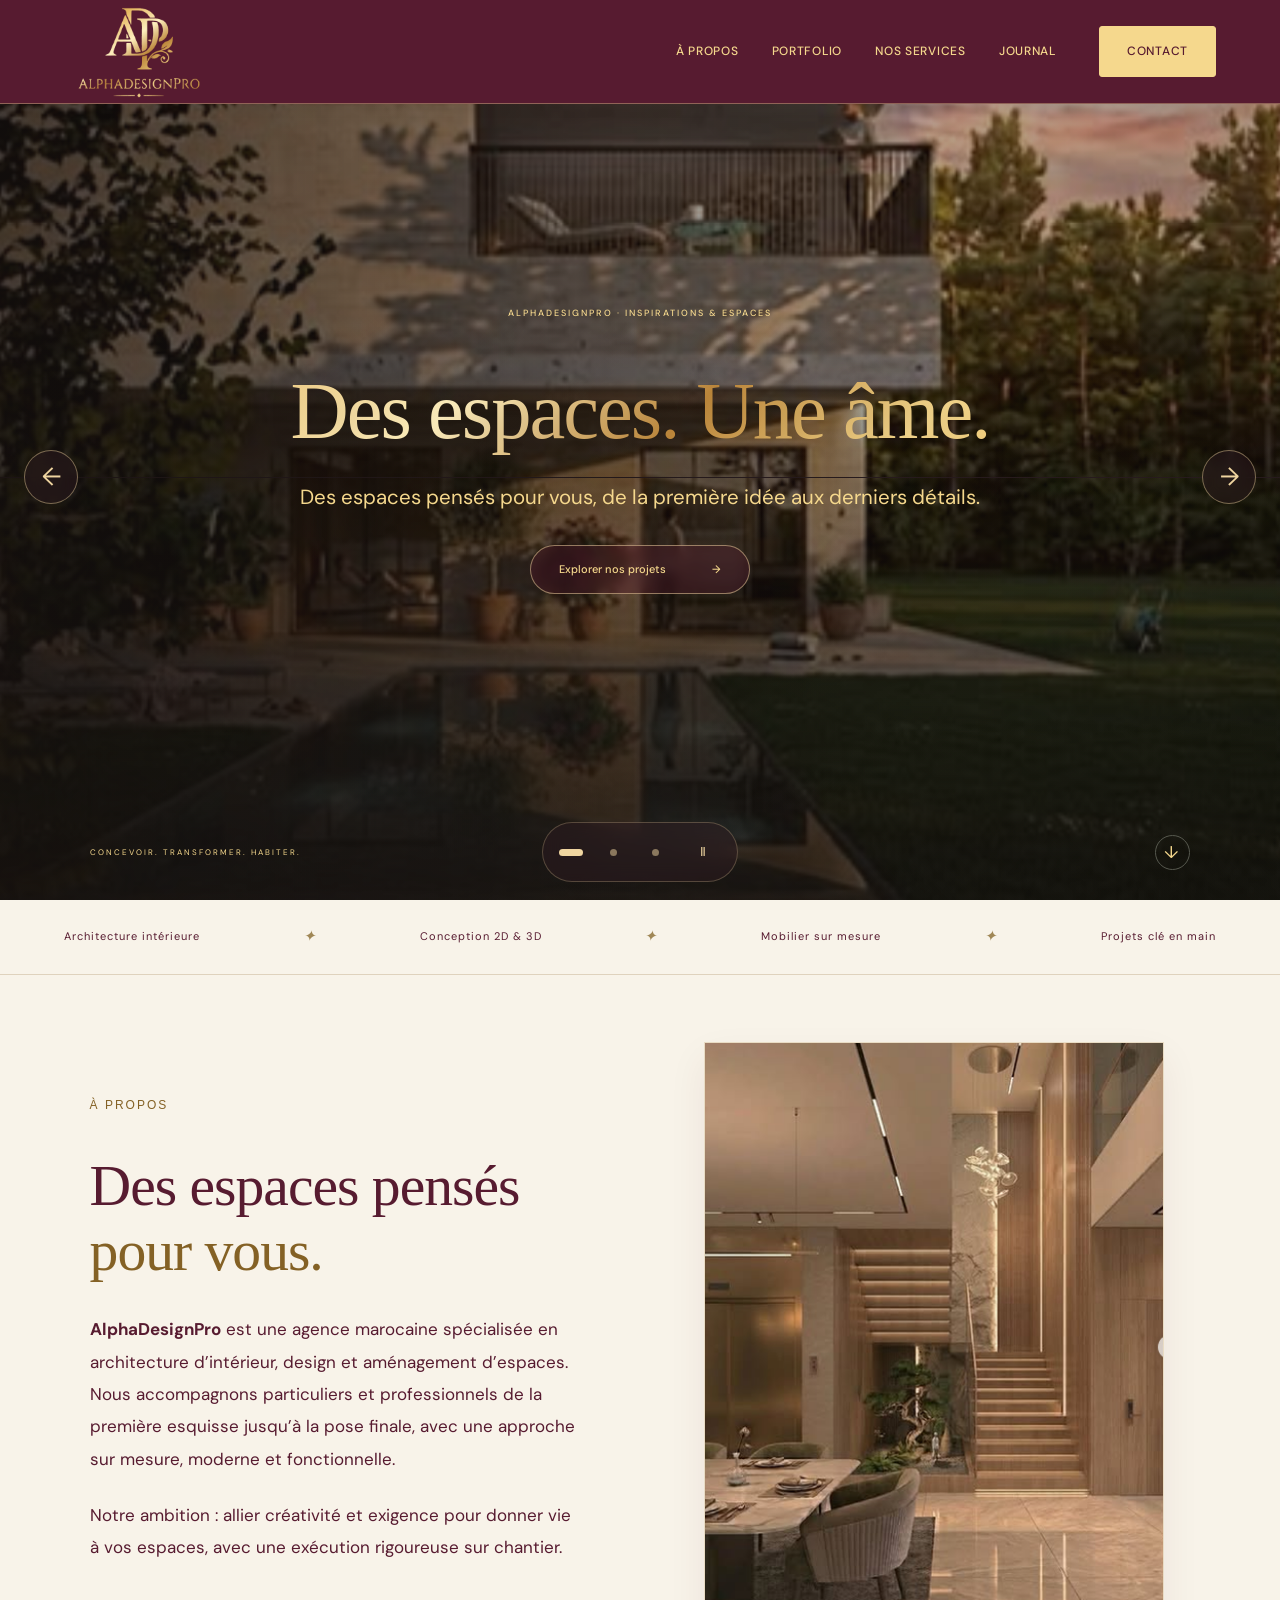
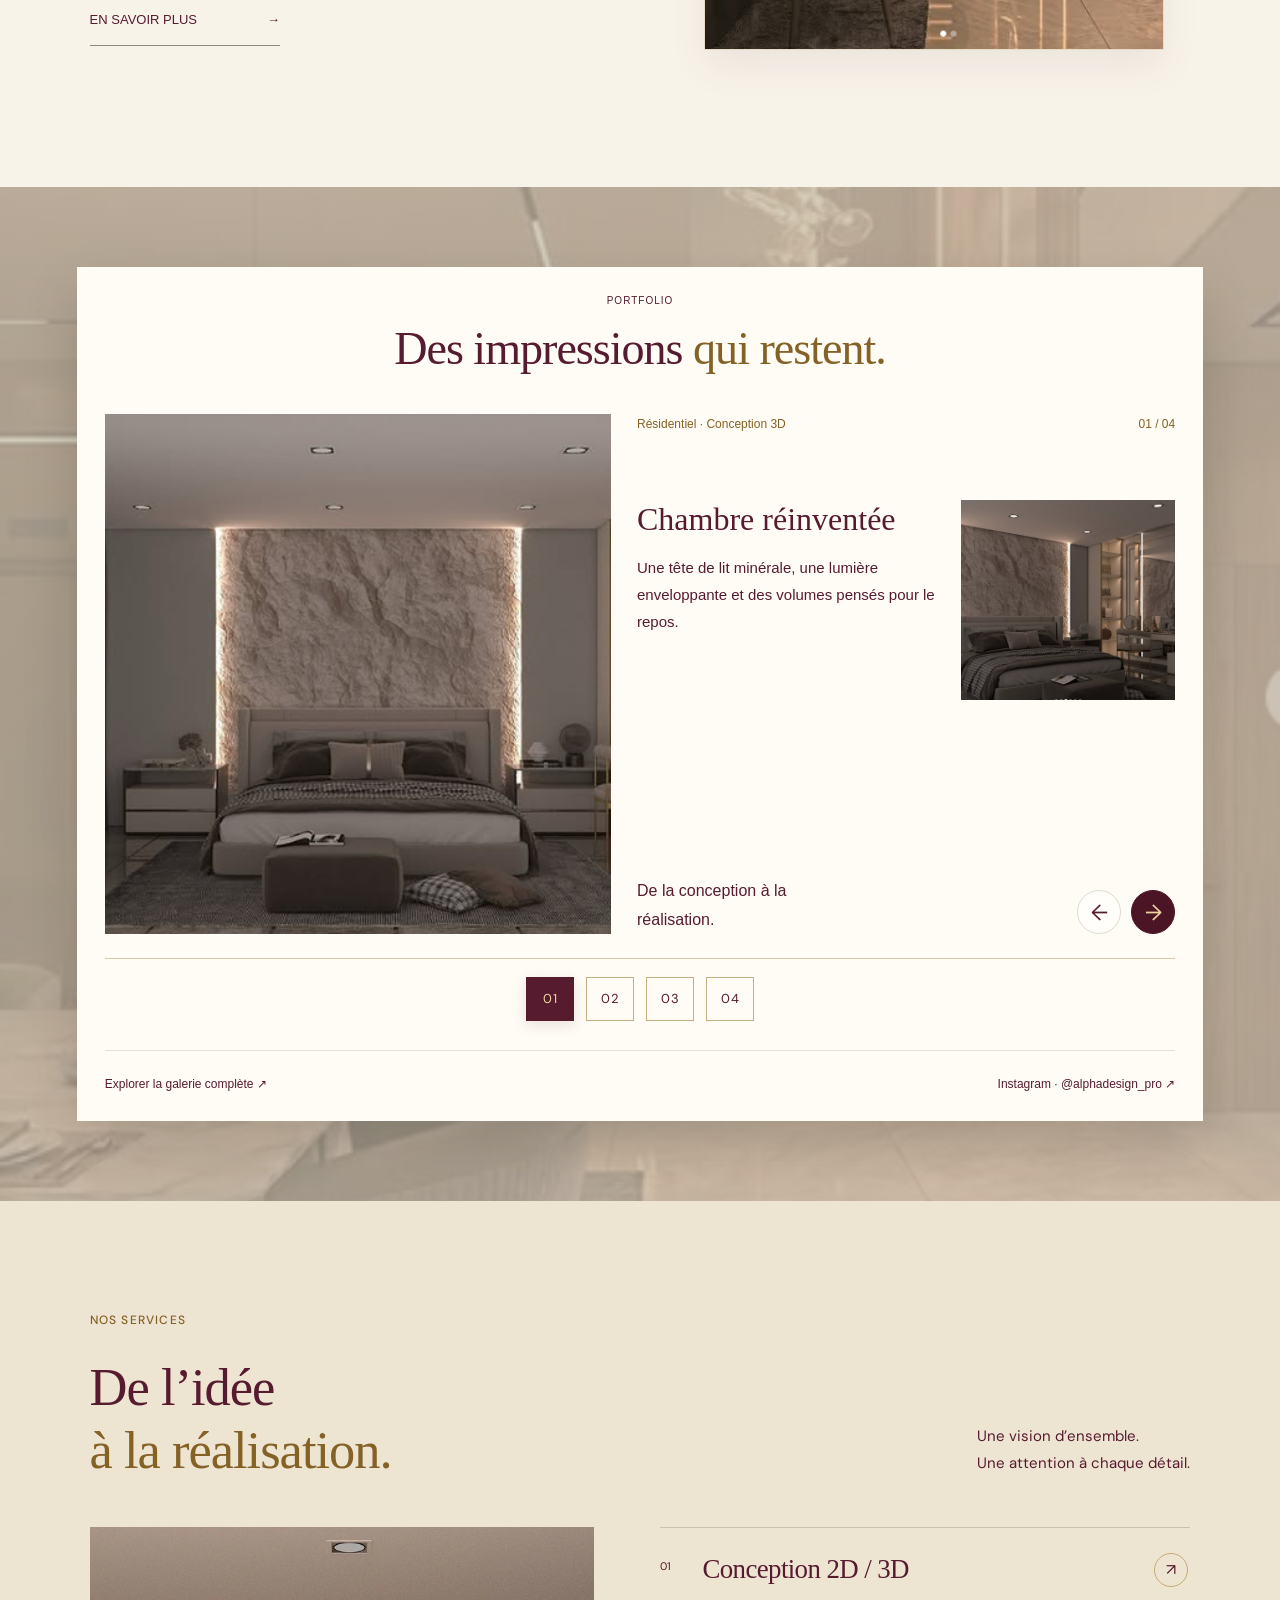
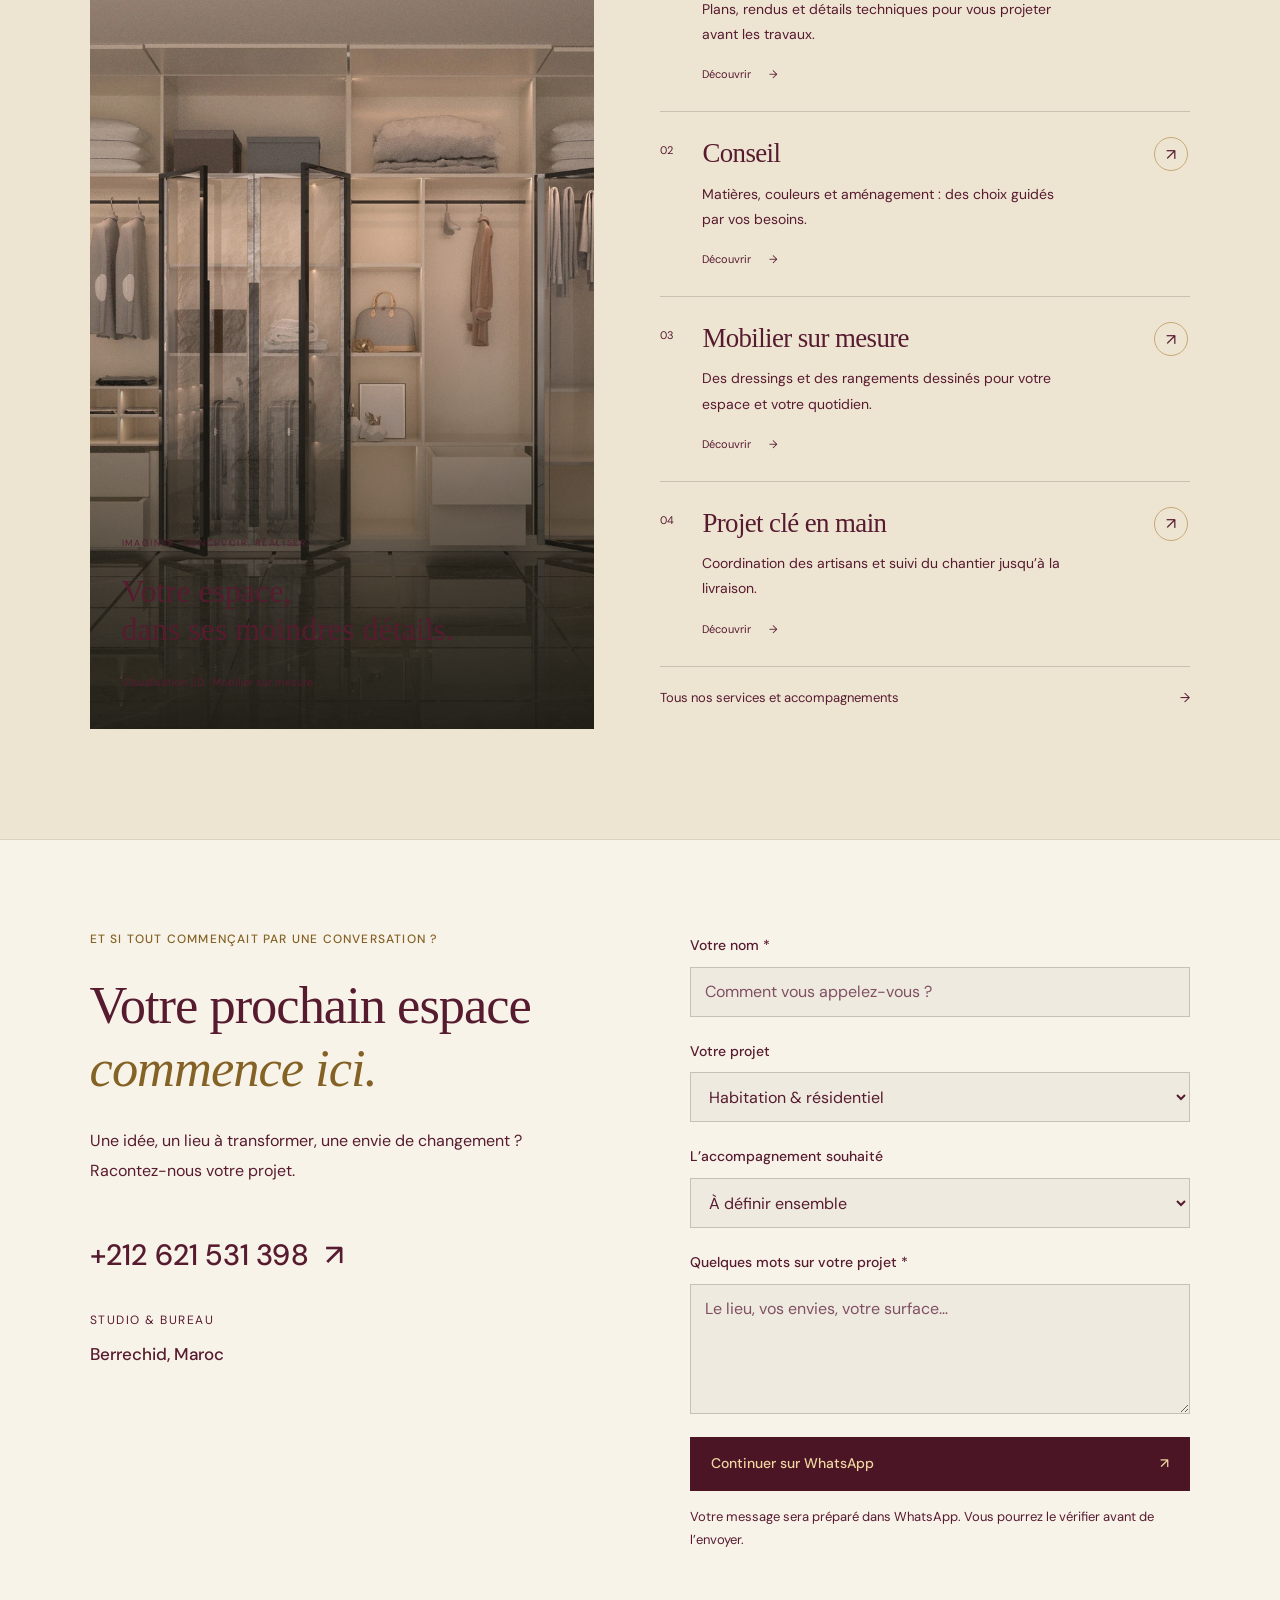
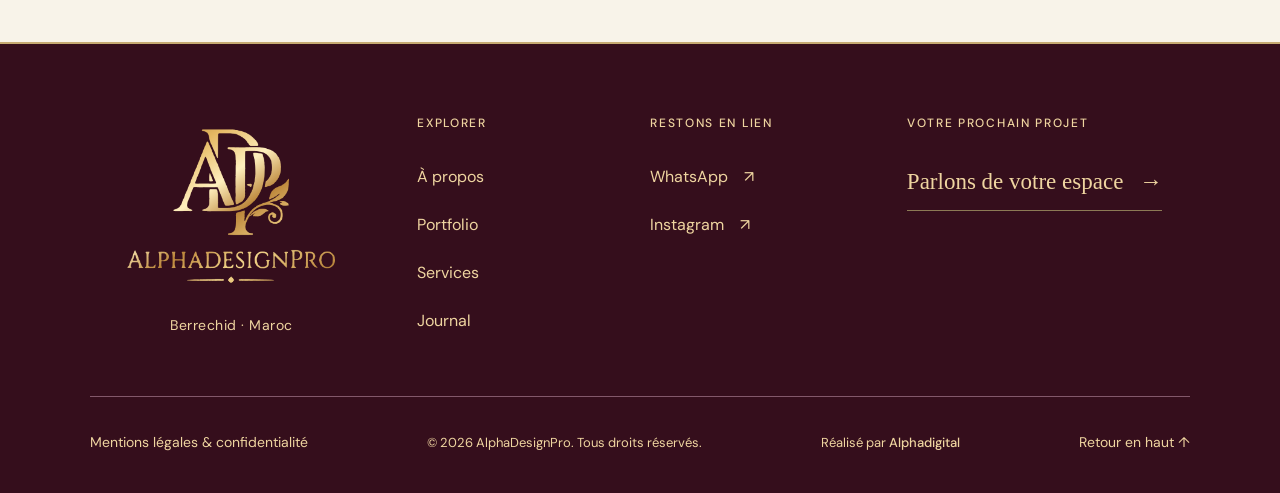
==== commit c340ea36: "Add cabinet information and privacy page with footer links" ====
--- a/index.html
+++ b/index.html
@@ -19,6 +19,6 @@
 <header class="header"><a class="wordmark" href="#accueil" aria-label="AlphaDesignPro, accueil"><span class="landscape-logo"><img src="assets/logo-dore-mobile.png" alt="AlphaDesignPro — Architecture intérieur" width="182" height="150"></span></a><button class="menu-toggle" aria-expanded="false" aria-controls="navigation"><span class="menu-label">Menu</span> <span class="menu-icon" aria-hidden="true">☰</span></button><nav id="navigation" aria-label="Navigation principale"><a href="studio.html">À propos</a><a href="projets.html">Portfolio</a><a href="services.html">Nos services</a><a href="studio.html#journal">Journal</a><a class="nav-cta" href="#contact">Contact</a></nav></header>
 <main id="main"><section class="hero" id="accueil"><div class="hero-copy"><p class="eyebrow"><span class="gold-line"></span> STUDIO D’ARCHITECTURE INTÉRIEURE · MAROC</p><h1>Des espaces.<br>Une âme.<br><em>La vôtre.</em></h1><p class="hero-description">Nous imaginons des espaces uniques, pensés pour vous.<br>Architecture intérieure, design et aménagement sur mesure, de la première esquisse jusqu’à l’installation finale.</p><a class="button gold" href="projets.html">Explorer nos projets <span aria-hidden="true">→</span></a><div class="hero-bottom"><span>CONCEVOIR. TRANSFORMER. HABITER.</span><a href="#apropos" aria-label="Découvrir le studio">↓</a></div></div><div class="hero-visual"><img src="assets/ambiance-villa.png" alt="Villa contemporaine avec jardin et piscine" fetchpriority="high" width="478" height="597"><div class="image-caption"><span>NOTRE UNIVERS</span><p>L’élégance dans chaque détail.</p><span>AlphaDesignPro</span></div><div class="vertical-label">L’ART DE DONNER VIE AUX ESPACES</div></div></section><div class="discipline-strip"><span>Architecture intérieure</span><i>✦</i><span>Conception 2D & 3D</span><i>✦</i><span>Mobilier sur mesure</span><i>✦</i><span>Projets clé en main</span></div><section class="about-editorial" id="apropos" aria-labelledby="about-heading"><div class="about-editorial-copy"><p class="about-kicker">À PROPOS</p><h2 id="about-heading">Des espaces pensés<br><em>pour vous.</em></h2><p><strong>AlphaDesignPro</strong> est une agence marocaine spécialisée en architecture d’intérieur, design et aménagement d’espaces. Nous accompagnons particuliers et professionnels de la première esquisse jusqu’à la pose finale, avec une approche sur mesure, moderne et fonctionnelle.</p><p>Notre ambition : allier créativité et exigence pour donner vie à vos espaces, avec une exécution rigoureuse sur chantier.</p><a class="about-more" href="studio.html">En savoir plus <span aria-hidden="true">→</span></a></div><div class="about-editorial-images"><figure><img src="assets/ambiance-escalier.png" alt="Intérieur aux boiseries chaleureuses et escalier éclairé" width="446" height="590" loading="lazy"></figure></div></section>
 <section class="folio-stage" id="realisations" aria-label="Portfolio"><div class="folio-panel"><header class="folio-heading"><p>PORTFOLIO</p><h2>Des impressions <em>qui restent.</em></h2></header><div class="folio-carousel" role="region" aria-roledescription="carrousel" aria-label="Projets AlphaDesignPro" tabindex="0"><article class="folio-slide"  aria-label="Projet 1 sur 4"><img class="folio-main" src="assets/chambre-vue-face.png" alt="Chambre réinventée — Résidentiel · Conception 3D" loading="eager"><div class="folio-description"><p class="folio-type">Résidentiel · Conception 3D</p><div><h3>Chambre réinventée</h3><p>Une tête de lit minérale, une lumière enveloppante et des volumes pensés pour le repos.</p></div><p class="folio-note">De la conception à la réalisation.</p></div><div class="folio-side"><span class="folio-number">01 / 04</span><figure><img src="assets/chambre-vue-detail.png" alt="Autre vue de la chambre — Conception 3D" loading="lazy"></figure></div></article><article class="folio-slide" hidden aria-label="Projet 2 sur 4"><img class="folio-main" src="assets/boutique-salon-rose.png" alt="Espaces commerciaux — Commercial · Conception 3D" loading="lazy"><div class="folio-description"><p class="folio-type">Commercial · Conception 3D</p><div><h3>Espaces commerciaux</h3><p>Des espaces commerciaux conçus sur mesure, alliant esthétique, fonctionnalité et identité de marque pour offrir une expérience client unique.</p></div><p class="folio-note">Aménagement d’un espace commercial.</p></div><div class="folio-side"><span class="folio-number">02 / 04</span><figure><img src="assets/boutique-detail-rose.png" alt="Autre vue de la boutique aux finitions roses et dorées" loading="lazy"><figcaption>Autre vue de la boutique</figcaption></figure></div></article><article class="folio-slide" hidden aria-label="Projet 3 sur 4"><img class="folio-main" src="assets/dressing-detail.webp" alt="Chaque chose à sa place — Mobilier · Conception sur mesure" loading="lazy"><div class="folio-description"><p class="folio-type">Mobilier · Conception sur mesure</p><div><h3>Chaque chose à sa place</h3><p>Du mobilier sur mesure, conçu pour allier fonctionnalité, esthétique et harmonie avec votre espace.</p></div><p class="folio-note">Études de mobilier sur mesure.</p></div><div class="folio-side"><span class="folio-number">03 / 04</span><figure class="folio-technical-detail"><img src="assets/dressing-plan.png" alt="Plan technique coté du dressing sur mesure" loading="lazy"><figcaption>Détail</figcaption></figure></div></article><article class="folio-slide folio-bathroom" hidden aria-label="Projet 4 sur 4"><img class="folio-main" src="assets/salle-bain-01.png" alt="Un rituel de bien-être — Résidentiel · Étude d’aménagement" loading="lazy"><div class="folio-description"><p class="folio-type">Résidentiel · Étude d’aménagement</p><div><h3>Un rituel de bien-être</h3><p>Du mobilier sur mesure, des finitions soignées et des matériaux de qualité pour un aménagement élégant et fonctionnel.</p></div><p class="folio-note">Projet de réaménagement intérieur.</p></div><div class="folio-side"><span class="folio-number">04 / 04</span><figure class="folio-portrait-detail"><img src="assets/salle-bain-04.png" alt="Autre vue de la salle de bain" loading="lazy"><figcaption>Autre vue de la salle de bain</figcaption></figure></div></article><div class="folio-controls" hidden><span class="folio-live" aria-live="polite" aria-atomic="true">Projet 1 sur 4</span><button type="button" data-folio-dir="-1" aria-label="Projet précédent">←</button><button type="button" data-folio-dir="1" aria-label="Projet suivant">→</button></div></div><div class="folio-footer"><a href="projets.html#realisations">Explorer la galerie complète ↗</a><a href="https://www.instagram.com/alphadesign_pro/" target="_blank" rel="noopener noreferrer">Instagram · @alphadesign_pro ↗</a></div></div></section>
-<section class="section home-services services-preview" id="services" aria-labelledby="home-services-title"><div class="preview-heading"><div><p class="eyebrow dark">NOS SERVICES</p><h2 id="home-services-title">De l’idée<br><em>à la réalisation.</em></h2></div><p>Une vision d’ensemble.<br>Une attention à chaque détail.</p></div><div class="preview-layout"><figure class="preview-photo"><img src="assets/dressing-lumineux.webp" alt="Conception 3D d’un dressing sur mesure présentée dans notre offre de services" loading="lazy" width="1500" height="1126"><figcaption><span>IMAGINER. CONCEVOIR. RÉALISER.</span><p>Votre espace,<br>dans ses moindres détails.</p><small>Visualisation 3D · Mobilier sur mesure</small></figcaption></figure><div class="preview-expertises"><a class="preview-service" href="services.html#etudes"><span class="preview-number">01</span><div><h3>Conception 2D / 3D</h3><p>Plans, rendus et détails techniques pour vous projeter avant les travaux.</p><span class="preview-discover">Découvrir <span aria-hidden="true">→</span></span></div><span class="preview-arrow" aria-hidden="true">↗</span></a><a class="preview-service" href="services.html#formules"><span class="preview-number">02</span><div><h3>Conseil</h3><p>Matières, couleurs et aménagement : des choix guidés par vos besoins.</p><span class="preview-discover">Découvrir <span aria-hidden="true">→</span></span></div><span class="preview-arrow" aria-hidden="true">↗</span></a><a class="preview-service" href="services.html#etude-entree"><span class="preview-number">03</span><div><h3>Mobilier sur mesure</h3><p>Des dressings et des rangements dessinés pour votre espace et votre quotidien.</p><span class="preview-discover">Découvrir <span aria-hidden="true">→</span></span></div><span class="preview-arrow" aria-hidden="true">↗</span></a><a class="preview-service" href="services.html#cle-en-main"><span class="preview-number">04</span><div><h3>Projet clé en main</h3><p>Coordination des artisans et suivi du chantier jusqu’à la livraison.</p><span class="preview-discover">Découvrir <span aria-hidden="true">→</span></span></div><span class="preview-arrow" aria-hidden="true">↗</span></a><a class="preview-all" href="services.html">Tous nos services et accompagnements <span aria-hidden="true">→</span></a></div></div></section><section class="section contact" id="contact"><div><p class="eyebrow">ET SI TOUT COMMENÇAIT PAR UNE CONVERSATION ?</p><h2>Votre prochain espace<br><em>commence ici.</em></h2><p>Une idée, un lieu à transformer, une envie de changement ?<br>Racontez-nous votre projet.</p><a class="contact-phone" href="tel:+212621531398">+212 621 531 398 <span aria-hidden="true">↗</span></a><p class="address">STUDIO & BUREAU<br><strong>Berrechid, Maroc</strong></p></div><form id="contact-form"><label for="name">Votre nom <span>*</span></label><input id="name" name="name" autocomplete="name" placeholder="Comment vous appelez-vous ?" required maxlength="100"><label for="project-type">Votre projet</label><select id="project-type" name="type"><option>Habitation & résidentiel</option><option>Boutique & bureaux</option><option>Hôtellerie & restauration</option><option>Mobilier sur mesure</option></select><label for="pack">L’accompagnement souhaité</label><select id="pack" name="pack"><option>À définir ensemble</option><option>Pack Conseil</option><option>Pack Conception 3D</option><option>Pack Clé en Main</option></select><label for="message">Quelques mots sur votre projet <span>*</span></label><textarea id="message" name="message" rows="3" placeholder="Le lieu, vos envies, votre surface…" required maxlength="2000"></textarea><button class="button gold" type="submit">Continuer sur WhatsApp <span aria-hidden="true">↗</span></button><p class="form-note">Votre message sera préparé dans WhatsApp. Vous pourrez le vérifier avant de l’envoyer.</p></form></section></main><footer class="premium-footer"><div class="footer-intro"><a class="footer-brand" href="index.html"><span class="landscape-logo"><img src="assets/logo-dore-mobile.png" alt="AlphaDesignPro — Architecture intérieur" width="182" height="150"></span></a><span class="footer-location">Berrechid · Maroc</span></div><div class="footer-column"><h2>Explorer</h2><a href="studio.html">À propos</a><a href="projets.html">Portfolio</a><a href="services.html">Services</a><a href="studio.html#journal">Journal</a></div><div class="footer-column"><h2>Restons en lien</h2><a href="https://wa.me/212621531398" target="_blank" rel="noopener noreferrer">WhatsApp <span aria-hidden="true">↗</span></a><a href="https://www.instagram.com/alphadesign_pro/" target="_blank" rel="noopener noreferrer">Instagram <span aria-hidden="true">↗</span></a></div><div class="footer-column"><h2>Votre prochain projet</h2><a class="footer-project" href="#contact">Parlons de votre espace <span aria-hidden="true">→</span></a></div><div class="footer-bottom"><span>© <span id="year">2026</span> AlphaDesignPro. Tous droits réservés.</span><span class="footer-credit">Réalisé par <strong>Alphadigital</strong></span><a href="#main" aria-label="Retour en haut de la page">Retour en haut ↑</a></div></footer>
+<section class="section home-services services-preview" id="services" aria-labelledby="home-services-title"><div class="preview-heading"><div><p class="eyebrow dark">NOS SERVICES</p><h2 id="home-services-title">De l’idée<br><em>à la réalisation.</em></h2></div><p>Une vision d’ensemble.<br>Une attention à chaque détail.</p></div><div class="preview-layout"><figure class="preview-photo"><img src="assets/dressing-lumineux.webp" alt="Conception 3D d’un dressing sur mesure présentée dans notre offre de services" loading="lazy" width="1500" height="1126"><figcaption><span>IMAGINER. CONCEVOIR. RÉALISER.</span><p>Votre espace,<br>dans ses moindres détails.</p><small>Visualisation 3D · Mobilier sur mesure</small></figcaption></figure><div class="preview-expertises"><a class="preview-service" href="services.html#etudes"><span class="preview-number">01</span><div><h3>Conception 2D / 3D</h3><p>Plans, rendus et détails techniques pour vous projeter avant les travaux.</p><span class="preview-discover">Découvrir <span aria-hidden="true">→</span></span></div><span class="preview-arrow" aria-hidden="true">↗</span></a><a class="preview-service" href="services.html#formules"><span class="preview-number">02</span><div><h3>Conseil</h3><p>Matières, couleurs et aménagement : des choix guidés par vos besoins.</p><span class="preview-discover">Découvrir <span aria-hidden="true">→</span></span></div><span class="preview-arrow" aria-hidden="true">↗</span></a><a class="preview-service" href="services.html#etude-entree"><span class="preview-number">03</span><div><h3>Mobilier sur mesure</h3><p>Des dressings et des rangements dessinés pour votre espace et votre quotidien.</p><span class="preview-discover">Découvrir <span aria-hidden="true">→</span></span></div><span class="preview-arrow" aria-hidden="true">↗</span></a><a class="preview-service" href="services.html#cle-en-main"><span class="preview-number">04</span><div><h3>Projet clé en main</h3><p>Coordination des artisans et suivi du chantier jusqu’à la livraison.</p><span class="preview-discover">Découvrir <span aria-hidden="true">→</span></span></div><span class="preview-arrow" aria-hidden="true">↗</span></a><a class="preview-all" href="services.html">Tous nos services et accompagnements <span aria-hidden="true">→</span></a></div></div></section><section class="section contact" id="contact"><div><p class="eyebrow">ET SI TOUT COMMENÇAIT PAR UNE CONVERSATION ?</p><h2>Votre prochain espace<br><em>commence ici.</em></h2><p>Une idée, un lieu à transformer, une envie de changement ?<br>Racontez-nous votre projet.</p><a class="contact-phone" href="tel:+212621531398">+212 621 531 398 <span aria-hidden="true">↗</span></a><p class="address">STUDIO & BUREAU<br><strong>Berrechid, Maroc</strong></p></div><form id="contact-form"><label for="name">Votre nom <span>*</span></label><input id="name" name="name" autocomplete="name" placeholder="Comment vous appelez-vous ?" required maxlength="100"><label for="project-type">Votre projet</label><select id="project-type" name="type"><option>Habitation & résidentiel</option><option>Boutique & bureaux</option><option>Hôtellerie & restauration</option><option>Mobilier sur mesure</option></select><label for="pack">L’accompagnement souhaité</label><select id="pack" name="pack"><option>À définir ensemble</option><option>Pack Conseil</option><option>Pack Conception 3D</option><option>Pack Clé en Main</option></select><label for="message">Quelques mots sur votre projet <span>*</span></label><textarea id="message" name="message" rows="3" placeholder="Le lieu, vos envies, votre surface…" required maxlength="2000"></textarea><button class="button gold" type="submit">Continuer sur WhatsApp <span aria-hidden="true">↗</span></button><p class="form-note">Votre message sera préparé dans WhatsApp. Vous pourrez le vérifier avant de l’envoyer.</p></form></section></main><footer class="premium-footer"><div class="footer-intro"><a class="footer-brand" href="index.html"><span class="landscape-logo"><img src="assets/logo-dore-mobile.png" alt="AlphaDesignPro — Architecture intérieur" width="182" height="150"></span></a><span class="footer-location">Berrechid · Maroc</span></div><div class="footer-column"><h2>Explorer</h2><a href="studio.html">À propos</a><a href="projets.html">Portfolio</a><a href="services.html">Services</a><a href="studio.html#journal">Journal</a></div><div class="footer-column"><h2>Restons en lien</h2><a href="https://wa.me/212621531398" target="_blank" rel="noopener noreferrer">WhatsApp <span aria-hidden="true">↗</span></a><a href="https://www.instagram.com/alphadesign_pro/" target="_blank" rel="noopener noreferrer">Instagram <span aria-hidden="true">↗</span></a></div><div class="footer-column"><h2>Votre prochain projet</h2><a class="footer-project" href="#contact">Parlons de votre espace <span aria-hidden="true">→</span></a></div><div class="footer-bottom"><a href="confidentialite.html">Mentions légales &amp; confidentialité</a><span>© <span id="year">2026</span> AlphaDesignPro. Tous droits réservés.</span><span class="footer-credit">Réalisé par <strong>Alphadigital</strong></span><a href="#main" aria-label="Retour en haut de la page">Retour en haut ↑</a></div></footer>
 <dialog id="project-dialog"><button class="dialog-close" aria-label="Fermer le projet">×</button><div id="dialog-content"></div></dialog>
 </body></html>
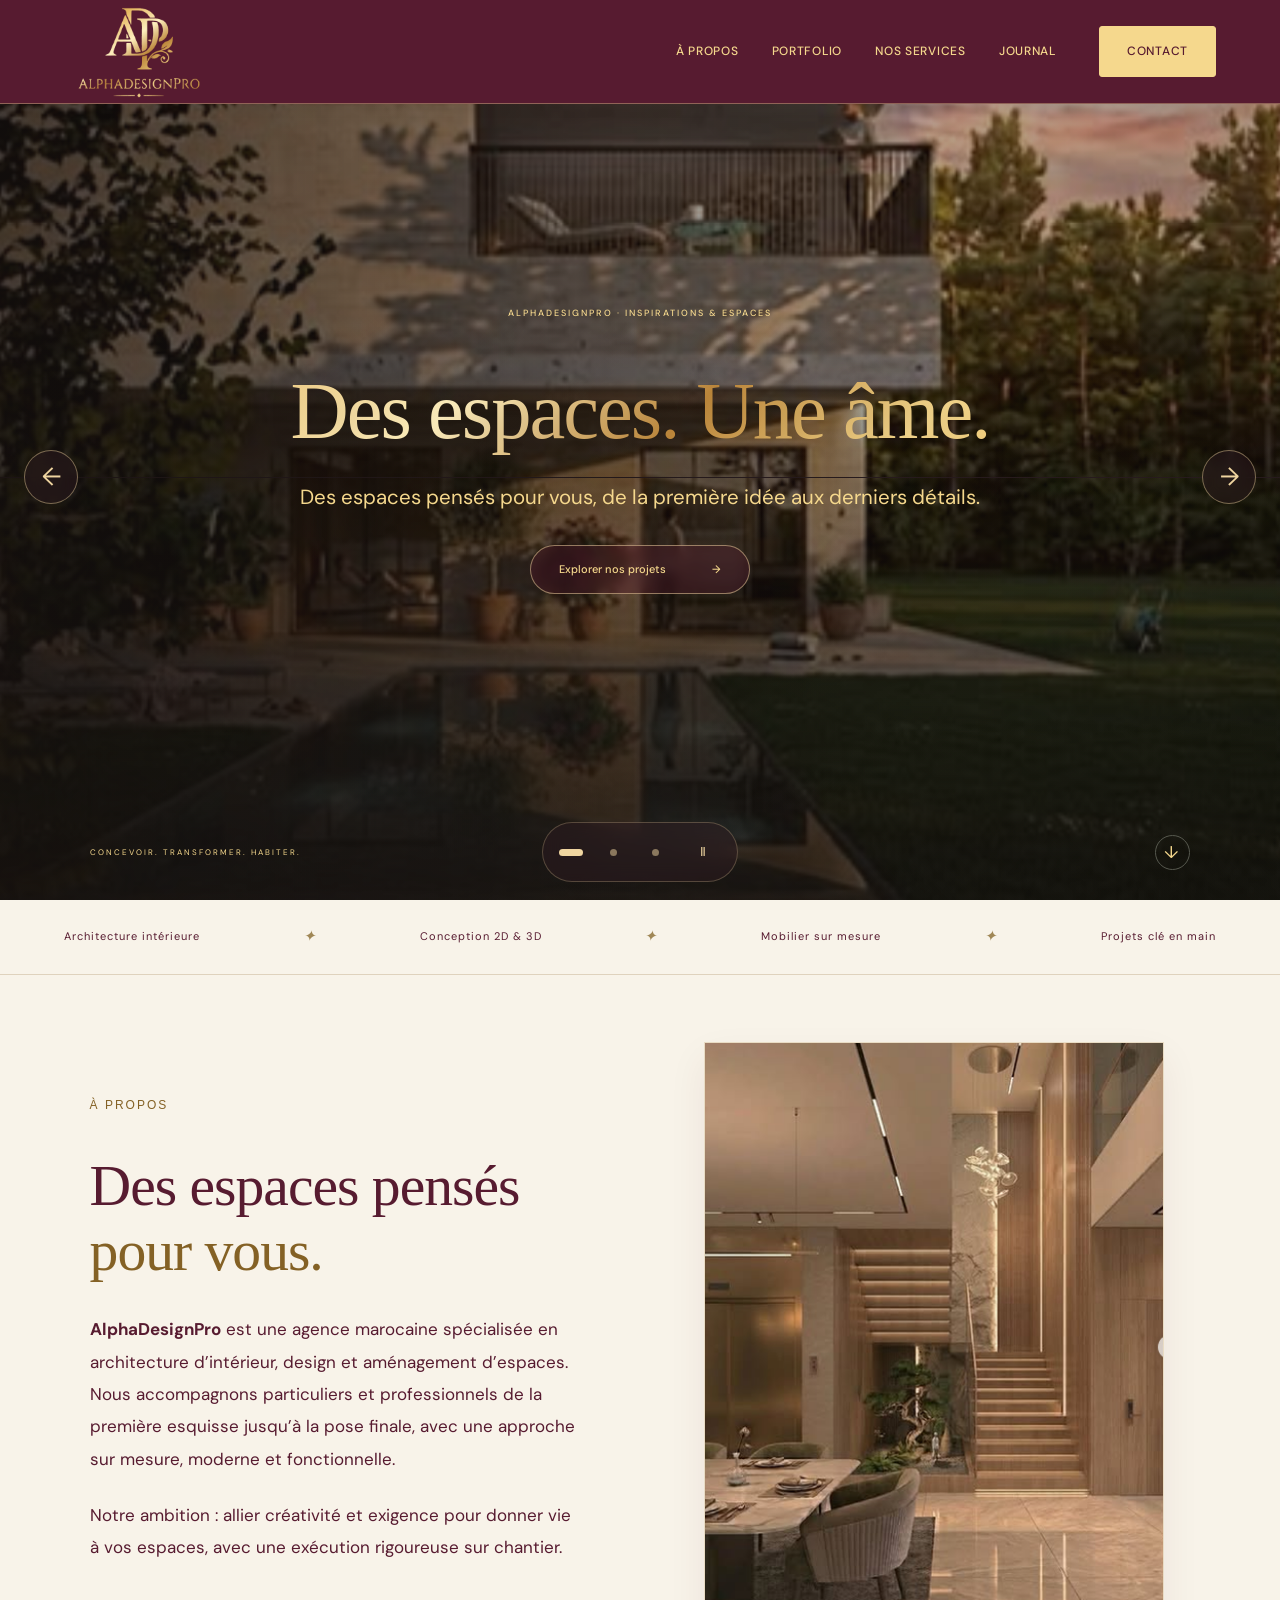
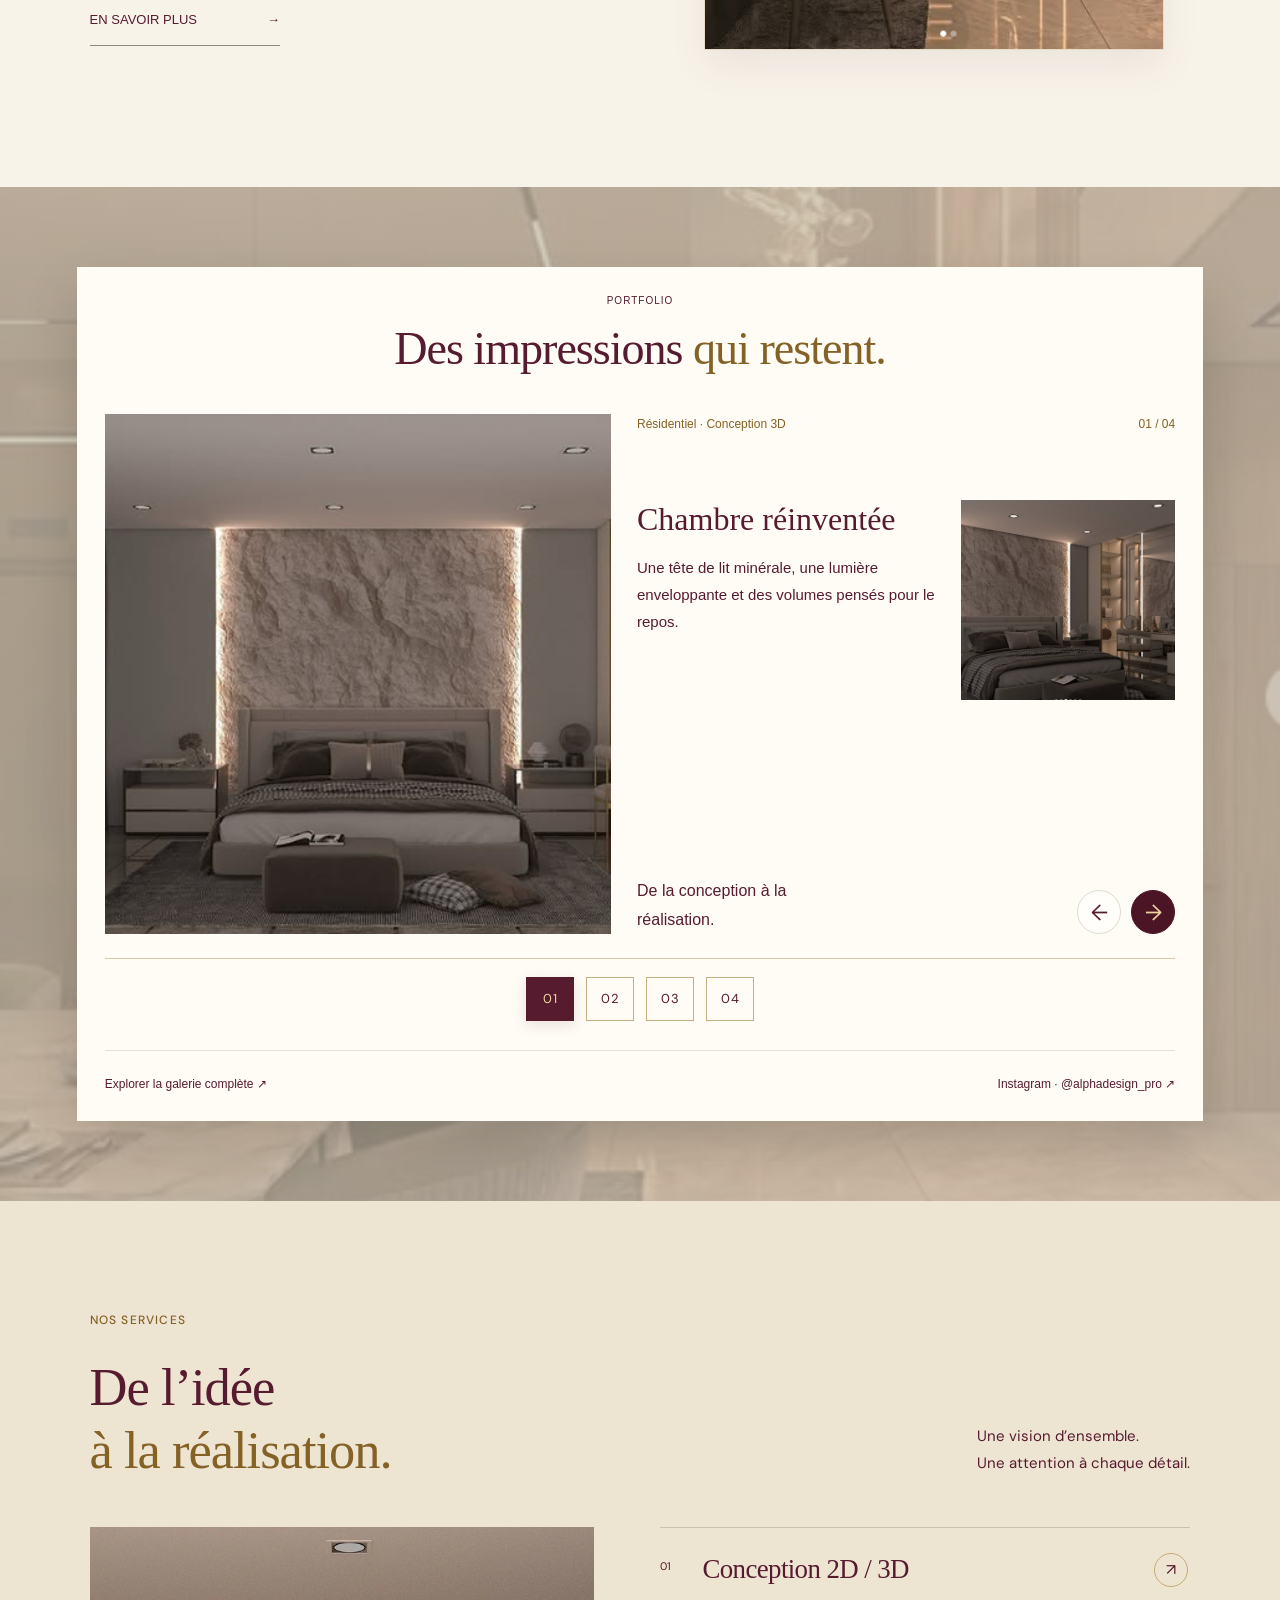
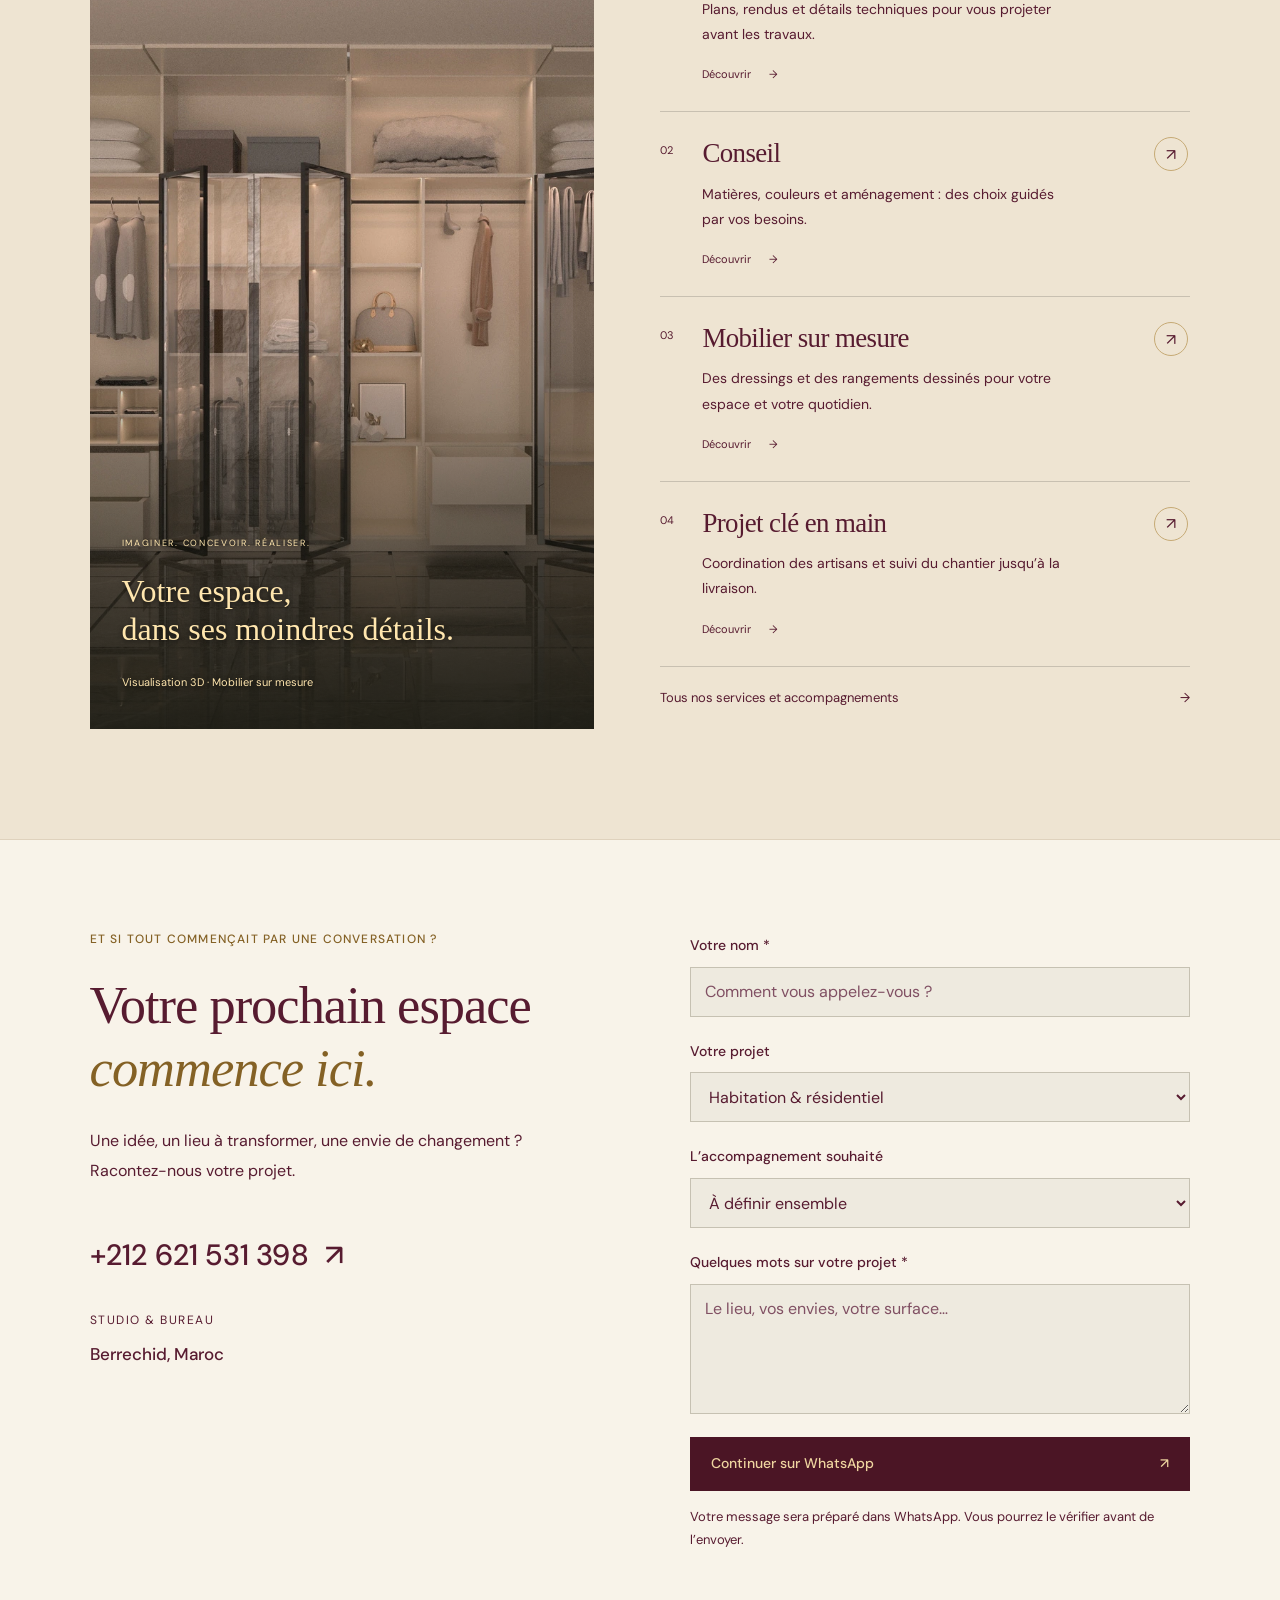
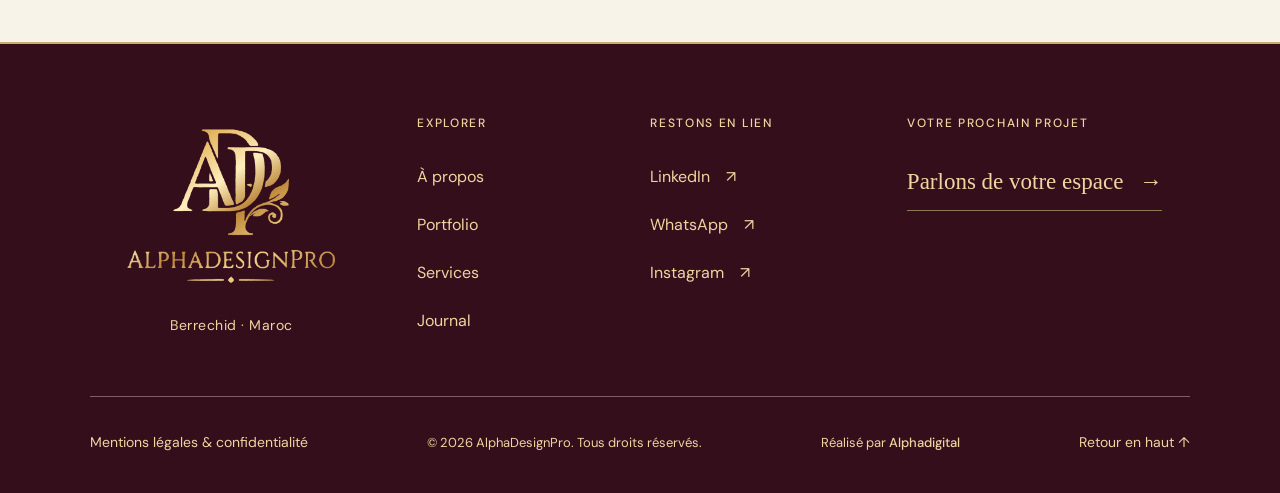
==== commit a94e3a70: "Add Nourhene LinkedIn to contact links and portfolio" ====
--- a/index.html
+++ b/index.html
@@ -19,6 +19,6 @@
 <header class="header"><a class="wordmark" href="#accueil" aria-label="AlphaDesignPro, accueil"><span class="landscape-logo"><img src="assets/logo-dore-mobile.png" alt="AlphaDesignPro — Architecture intérieur" width="182" height="150"></span></a><button class="menu-toggle" aria-expanded="false" aria-controls="navigation"><span class="menu-label">Menu</span> <span class="menu-icon" aria-hidden="true">☰</span></button><nav id="navigation" aria-label="Navigation principale"><a href="studio.html">À propos</a><a href="projets.html">Portfolio</a><a href="services.html">Nos services</a><a href="studio.html#journal">Journal</a><a class="nav-cta" href="#contact">Contact</a></nav></header>
 <main id="main"><section class="hero" id="accueil"><div class="hero-copy"><p class="eyebrow"><span class="gold-line"></span> STUDIO D’ARCHITECTURE INTÉRIEURE · MAROC</p><h1>Des espaces.<br>Une âme.<br><em>La vôtre.</em></h1><p class="hero-description">Nous imaginons des espaces uniques, pensés pour vous.<br>Architecture intérieure, design et aménagement sur mesure, de la première esquisse jusqu’à l’installation finale.</p><a class="button gold" href="projets.html">Explorer nos projets <span aria-hidden="true">→</span></a><div class="hero-bottom"><span>CONCEVOIR. TRANSFORMER. HABITER.</span><a href="#apropos" aria-label="Découvrir le studio">↓</a></div></div><div class="hero-visual"><img src="assets/ambiance-villa.png" alt="Villa contemporaine avec jardin et piscine" fetchpriority="high" width="478" height="597"><div class="image-caption"><span>NOTRE UNIVERS</span><p>L’élégance dans chaque détail.</p><span>AlphaDesignPro</span></div><div class="vertical-label">L’ART DE DONNER VIE AUX ESPACES</div></div></section><div class="discipline-strip"><span>Architecture intérieure</span><i>✦</i><span>Conception 2D & 3D</span><i>✦</i><span>Mobilier sur mesure</span><i>✦</i><span>Projets clé en main</span></div><section class="about-editorial" id="apropos" aria-labelledby="about-heading"><div class="about-editorial-copy"><p class="about-kicker">À PROPOS</p><h2 id="about-heading">Des espaces pensés<br><em>pour vous.</em></h2><p><strong>AlphaDesignPro</strong> est une agence marocaine spécialisée en architecture d’intérieur, design et aménagement d’espaces. Nous accompagnons particuliers et professionnels de la première esquisse jusqu’à la pose finale, avec une approche sur mesure, moderne et fonctionnelle.</p><p>Notre ambition : allier créativité et exigence pour donner vie à vos espaces, avec une exécution rigoureuse sur chantier.</p><a class="about-more" href="studio.html">En savoir plus <span aria-hidden="true">→</span></a></div><div class="about-editorial-images"><figure><img src="assets/ambiance-escalier.png" alt="Intérieur aux boiseries chaleureuses et escalier éclairé" width="446" height="590" loading="lazy"></figure></div></section>
 <section class="folio-stage" id="realisations" aria-label="Portfolio"><div class="folio-panel"><header class="folio-heading"><p>PORTFOLIO</p><h2>Des impressions <em>qui restent.</em></h2></header><div class="folio-carousel" role="region" aria-roledescription="carrousel" aria-label="Projets AlphaDesignPro" tabindex="0"><article class="folio-slide"  aria-label="Projet 1 sur 4"><img class="folio-main" src="assets/chambre-vue-face.png" alt="Chambre réinventée — Résidentiel · Conception 3D" loading="eager"><div class="folio-description"><p class="folio-type">Résidentiel · Conception 3D</p><div><h3>Chambre réinventée</h3><p>Une tête de lit minérale, une lumière enveloppante et des volumes pensés pour le repos.</p></div><p class="folio-note">De la conception à la réalisation.</p></div><div class="folio-side"><span class="folio-number">01 / 04</span><figure><img src="assets/chambre-vue-detail.png" alt="Autre vue de la chambre — Conception 3D" loading="lazy"></figure></div></article><article class="folio-slide" hidden aria-label="Projet 2 sur 4"><img class="folio-main" src="assets/boutique-salon-rose.png" alt="Espaces commerciaux — Commercial · Conception 3D" loading="lazy"><div class="folio-description"><p class="folio-type">Commercial · Conception 3D</p><div><h3>Espaces commerciaux</h3><p>Des espaces commerciaux conçus sur mesure, alliant esthétique, fonctionnalité et identité de marque pour offrir une expérience client unique.</p></div><p class="folio-note">Aménagement d’un espace commercial.</p></div><div class="folio-side"><span class="folio-number">02 / 04</span><figure><img src="assets/boutique-detail-rose.png" alt="Autre vue de la boutique aux finitions roses et dorées" loading="lazy"><figcaption>Autre vue de la boutique</figcaption></figure></div></article><article class="folio-slide" hidden aria-label="Projet 3 sur 4"><img class="folio-main" src="assets/dressing-detail.webp" alt="Chaque chose à sa place — Mobilier · Conception sur mesure" loading="lazy"><div class="folio-description"><p class="folio-type">Mobilier · Conception sur mesure</p><div><h3>Chaque chose à sa place</h3><p>Du mobilier sur mesure, conçu pour allier fonctionnalité, esthétique et harmonie avec votre espace.</p></div><p class="folio-note">Études de mobilier sur mesure.</p></div><div class="folio-side"><span class="folio-number">03 / 04</span><figure class="folio-technical-detail"><img src="assets/dressing-plan.png" alt="Plan technique coté du dressing sur mesure" loading="lazy"><figcaption>Détail</figcaption></figure></div></article><article class="folio-slide folio-bathroom" hidden aria-label="Projet 4 sur 4"><img class="folio-main" src="assets/salle-bain-01.png" alt="Un rituel de bien-être — Résidentiel · Étude d’aménagement" loading="lazy"><div class="folio-description"><p class="folio-type">Résidentiel · Étude d’aménagement</p><div><h3>Un rituel de bien-être</h3><p>Du mobilier sur mesure, des finitions soignées et des matériaux de qualité pour un aménagement élégant et fonctionnel.</p></div><p class="folio-note">Projet de réaménagement intérieur.</p></div><div class="folio-side"><span class="folio-number">04 / 04</span><figure class="folio-portrait-detail"><img src="assets/salle-bain-04.png" alt="Autre vue de la salle de bain" loading="lazy"><figcaption>Autre vue de la salle de bain</figcaption></figure></div></article><div class="folio-controls" hidden><span class="folio-live" aria-live="polite" aria-atomic="true">Projet 1 sur 4</span><button type="button" data-folio-dir="-1" aria-label="Projet précédent">←</button><button type="button" data-folio-dir="1" aria-label="Projet suivant">→</button></div></div><div class="folio-footer"><a href="projets.html#realisations">Explorer la galerie complète ↗</a><a href="https://www.instagram.com/alphadesign_pro/" target="_blank" rel="noopener noreferrer">Instagram · @alphadesign_pro ↗</a></div></div></section>
-<section class="section home-services services-preview" id="services" aria-labelledby="home-services-title"><div class="preview-heading"><div><p class="eyebrow dark">NOS SERVICES</p><h2 id="home-services-title">De l’idée<br><em>à la réalisation.</em></h2></div><p>Une vision d’ensemble.<br>Une attention à chaque détail.</p></div><div class="preview-layout"><figure class="preview-photo"><img src="assets/dressing-lumineux.webp" alt="Conception 3D d’un dressing sur mesure présentée dans notre offre de services" loading="lazy" width="1500" height="1126"><figcaption><span>IMAGINER. CONCEVOIR. RÉALISER.</span><p>Votre espace,<br>dans ses moindres détails.</p><small>Visualisation 3D · Mobilier sur mesure</small></figcaption></figure><div class="preview-expertises"><a class="preview-service" href="services.html#etudes"><span class="preview-number">01</span><div><h3>Conception 2D / 3D</h3><p>Plans, rendus et détails techniques pour vous projeter avant les travaux.</p><span class="preview-discover">Découvrir <span aria-hidden="true">→</span></span></div><span class="preview-arrow" aria-hidden="true">↗</span></a><a class="preview-service" href="services.html#formules"><span class="preview-number">02</span><div><h3>Conseil</h3><p>Matières, couleurs et aménagement : des choix guidés par vos besoins.</p><span class="preview-discover">Découvrir <span aria-hidden="true">→</span></span></div><span class="preview-arrow" aria-hidden="true">↗</span></a><a class="preview-service" href="services.html#etude-entree"><span class="preview-number">03</span><div><h3>Mobilier sur mesure</h3><p>Des dressings et des rangements dessinés pour votre espace et votre quotidien.</p><span class="preview-discover">Découvrir <span aria-hidden="true">→</span></span></div><span class="preview-arrow" aria-hidden="true">↗</span></a><a class="preview-service" href="services.html#cle-en-main"><span class="preview-number">04</span><div><h3>Projet clé en main</h3><p>Coordination des artisans et suivi du chantier jusqu’à la livraison.</p><span class="preview-discover">Découvrir <span aria-hidden="true">→</span></span></div><span class="preview-arrow" aria-hidden="true">↗</span></a><a class="preview-all" href="services.html">Tous nos services et accompagnements <span aria-hidden="true">→</span></a></div></div></section><section class="section contact" id="contact"><div><p class="eyebrow">ET SI TOUT COMMENÇAIT PAR UNE CONVERSATION ?</p><h2>Votre prochain espace<br><em>commence ici.</em></h2><p>Une idée, un lieu à transformer, une envie de changement ?<br>Racontez-nous votre projet.</p><a class="contact-phone" href="tel:+212621531398">+212 621 531 398 <span aria-hidden="true">↗</span></a><p class="address">STUDIO & BUREAU<br><strong>Berrechid, Maroc</strong></p></div><form id="contact-form"><label for="name">Votre nom <span>*</span></label><input id="name" name="name" autocomplete="name" placeholder="Comment vous appelez-vous ?" required maxlength="100"><label for="project-type">Votre projet</label><select id="project-type" name="type"><option>Habitation & résidentiel</option><option>Boutique & bureaux</option><option>Hôtellerie & restauration</option><option>Mobilier sur mesure</option></select><label for="pack">L’accompagnement souhaité</label><select id="pack" name="pack"><option>À définir ensemble</option><option>Pack Conseil</option><option>Pack Conception 3D</option><option>Pack Clé en Main</option></select><label for="message">Quelques mots sur votre projet <span>*</span></label><textarea id="message" name="message" rows="3" placeholder="Le lieu, vos envies, votre surface…" required maxlength="2000"></textarea><button class="button gold" type="submit">Continuer sur WhatsApp <span aria-hidden="true">↗</span></button><p class="form-note">Votre message sera préparé dans WhatsApp. Vous pourrez le vérifier avant de l’envoyer.</p></form></section></main><footer class="premium-footer"><div class="footer-intro"><a class="footer-brand" href="index.html"><span class="landscape-logo"><img src="assets/logo-dore-mobile.png" alt="AlphaDesignPro — Architecture intérieur" width="182" height="150"></span></a><span class="footer-location">Berrechid · Maroc</span></div><div class="footer-column"><h2>Explorer</h2><a href="studio.html">À propos</a><a href="projets.html">Portfolio</a><a href="services.html">Services</a><a href="studio.html#journal">Journal</a></div><div class="footer-column"><h2>Restons en lien</h2><a href="https://wa.me/212621531398" target="_blank" rel="noopener noreferrer">WhatsApp <span aria-hidden="true">↗</span></a><a href="https://www.instagram.com/alphadesign_pro/" target="_blank" rel="noopener noreferrer">Instagram <span aria-hidden="true">↗</span></a></div><div class="footer-column"><h2>Votre prochain projet</h2><a class="footer-project" href="#contact">Parlons de votre espace <span aria-hidden="true">→</span></a></div><div class="footer-bottom"><a href="confidentialite.html">Mentions légales &amp; confidentialité</a><span>© <span id="year">2026</span> AlphaDesignPro. Tous droits réservés.</span><span class="footer-credit">Réalisé par <strong>Alphadigital</strong></span><a href="#main" aria-label="Retour en haut de la page">Retour en haut ↑</a></div></footer>
+<section class="section home-services services-preview" id="services" aria-labelledby="home-services-title"><div class="preview-heading"><div><p class="eyebrow dark">NOS SERVICES</p><h2 id="home-services-title">De l’idée<br><em>à la réalisation.</em></h2></div><p>Une vision d’ensemble.<br>Une attention à chaque détail.</p></div><div class="preview-layout"><figure class="preview-photo"><img src="assets/dressing-lumineux.webp" alt="Conception 3D d’un dressing sur mesure présentée dans notre offre de services" loading="lazy" width="1500" height="1126"><figcaption><span>IMAGINER. CONCEVOIR. RÉALISER.</span><p>Votre espace,<br>dans ses moindres détails.</p><small>Visualisation 3D · Mobilier sur mesure</small></figcaption></figure><div class="preview-expertises"><a class="preview-service" href="services.html#etudes"><span class="preview-number">01</span><div><h3>Conception 2D / 3D</h3><p>Plans, rendus et détails techniques pour vous projeter avant les travaux.</p><span class="preview-discover">Découvrir <span aria-hidden="true">→</span></span></div><span class="preview-arrow" aria-hidden="true">↗</span></a><a class="preview-service" href="services.html#formules"><span class="preview-number">02</span><div><h3>Conseil</h3><p>Matières, couleurs et aménagement : des choix guidés par vos besoins.</p><span class="preview-discover">Découvrir <span aria-hidden="true">→</span></span></div><span class="preview-arrow" aria-hidden="true">↗</span></a><a class="preview-service" href="services.html#etude-entree"><span class="preview-number">03</span><div><h3>Mobilier sur mesure</h3><p>Des dressings et des rangements dessinés pour votre espace et votre quotidien.</p><span class="preview-discover">Découvrir <span aria-hidden="true">→</span></span></div><span class="preview-arrow" aria-hidden="true">↗</span></a><a class="preview-service" href="services.html#cle-en-main"><span class="preview-number">04</span><div><h3>Projet clé en main</h3><p>Coordination des artisans et suivi du chantier jusqu’à la livraison.</p><span class="preview-discover">Découvrir <span aria-hidden="true">→</span></span></div><span class="preview-arrow" aria-hidden="true">↗</span></a><a class="preview-all" href="services.html">Tous nos services et accompagnements <span aria-hidden="true">→</span></a></div></div></section><section class="section contact" id="contact"><div><p class="eyebrow">ET SI TOUT COMMENÇAIT PAR UNE CONVERSATION ?</p><h2>Votre prochain espace<br><em>commence ici.</em></h2><p>Une idée, un lieu à transformer, une envie de changement ?<br>Racontez-nous votre projet.</p><a class="contact-phone" href="tel:+212621531398">+212 621 531 398 <span aria-hidden="true">↗</span></a><p class="address">STUDIO & BUREAU<br><strong>Berrechid, Maroc</strong></p></div><form id="contact-form"><label for="name">Votre nom <span>*</span></label><input id="name" name="name" autocomplete="name" placeholder="Comment vous appelez-vous ?" required maxlength="100"><label for="project-type">Votre projet</label><select id="project-type" name="type"><option>Habitation & résidentiel</option><option>Boutique & bureaux</option><option>Hôtellerie & restauration</option><option>Mobilier sur mesure</option></select><label for="pack">L’accompagnement souhaité</label><select id="pack" name="pack"><option>À définir ensemble</option><option>Pack Conseil</option><option>Pack Conception 3D</option><option>Pack Clé en Main</option></select><label for="message">Quelques mots sur votre projet <span>*</span></label><textarea id="message" name="message" rows="3" placeholder="Le lieu, vos envies, votre surface…" required maxlength="2000"></textarea><button class="button gold" type="submit">Continuer sur WhatsApp <span aria-hidden="true">↗</span></button><p class="form-note">Votre message sera préparé dans WhatsApp. Vous pourrez le vérifier avant de l’envoyer.</p></form></section></main><footer class="premium-footer"><div class="footer-intro"><a class="footer-brand" href="index.html"><span class="landscape-logo"><img src="assets/logo-dore-mobile.png" alt="AlphaDesignPro — Architecture intérieur" width="182" height="150"></span></a><span class="footer-location">Berrechid · Maroc</span></div><div class="footer-column"><h2>Explorer</h2><a href="studio.html">À propos</a><a href="projets.html">Portfolio</a><a href="services.html">Services</a><a href="studio.html#journal">Journal</a></div><div class="footer-column"><h2>Restons en lien</h2><a href="https://www.linkedin.com/in/nourhene-jaballah-b32a5642a/" target="_blank" rel="noopener noreferrer">LinkedIn <span aria-hidden="true">↗</span></a><a href="https://wa.me/212621531398" target="_blank" rel="noopener noreferrer">WhatsApp <span aria-hidden="true">↗</span></a><a href="https://www.instagram.com/alphadesign_pro/" target="_blank" rel="noopener noreferrer">Instagram <span aria-hidden="true">↗</span></a></div><div class="footer-column"><h2>Votre prochain projet</h2><a class="footer-project" href="#contact">Parlons de votre espace <span aria-hidden="true">→</span></a></div><div class="footer-bottom"><a href="confidentialite.html">Mentions légales &amp; confidentialité</a><span>© <span id="year">2026</span> AlphaDesignPro. Tous droits réservés.</span><span class="footer-credit">Réalisé par <strong>Alphadigital</strong></span><a href="#main" aria-label="Retour en haut de la page">Retour en haut ↑</a></div></footer>
 <dialog id="project-dialog"><button class="dialog-close" aria-label="Fermer le projet">×</button><div id="dialog-content"></div></dialog>
 </body></html>
--- a/home-services.css
+++ b/home-services.css
@@ -10,6 +10,7 @@
 .preview-photo figcaption>span{font-size:9px;letter-spacing:1.7px;color:#e0cba0}
 .preview-photo figcaption>p{font:32px/1.2 Georgia,serif;color:#fff8ec;margin:18px 0}
 .preview-photo small{font-size:11px;color:#e0ddd2}
+body.brand-text .preview-photo figcaption,body.brand-text .preview-photo figcaption :where(span,p,small){color:#ffe6ae!important;-webkit-text-fill-color:#ffe6ae;text-shadow:0 1px 5px #0009}
 .preview-expertises{display:flex;flex-direction:column}
 .preview-service{display:grid;grid-template-columns:24px 1fr 36px;gap:18px;padding:25px 0;border-top:1px solid #c8c0b1;color:#292a22;transition:background .3s,padding .3s}
 .preview-number{font-size:11px;color:#816b45;line-height:2.5;font-variant-numeric:tabular-nums}
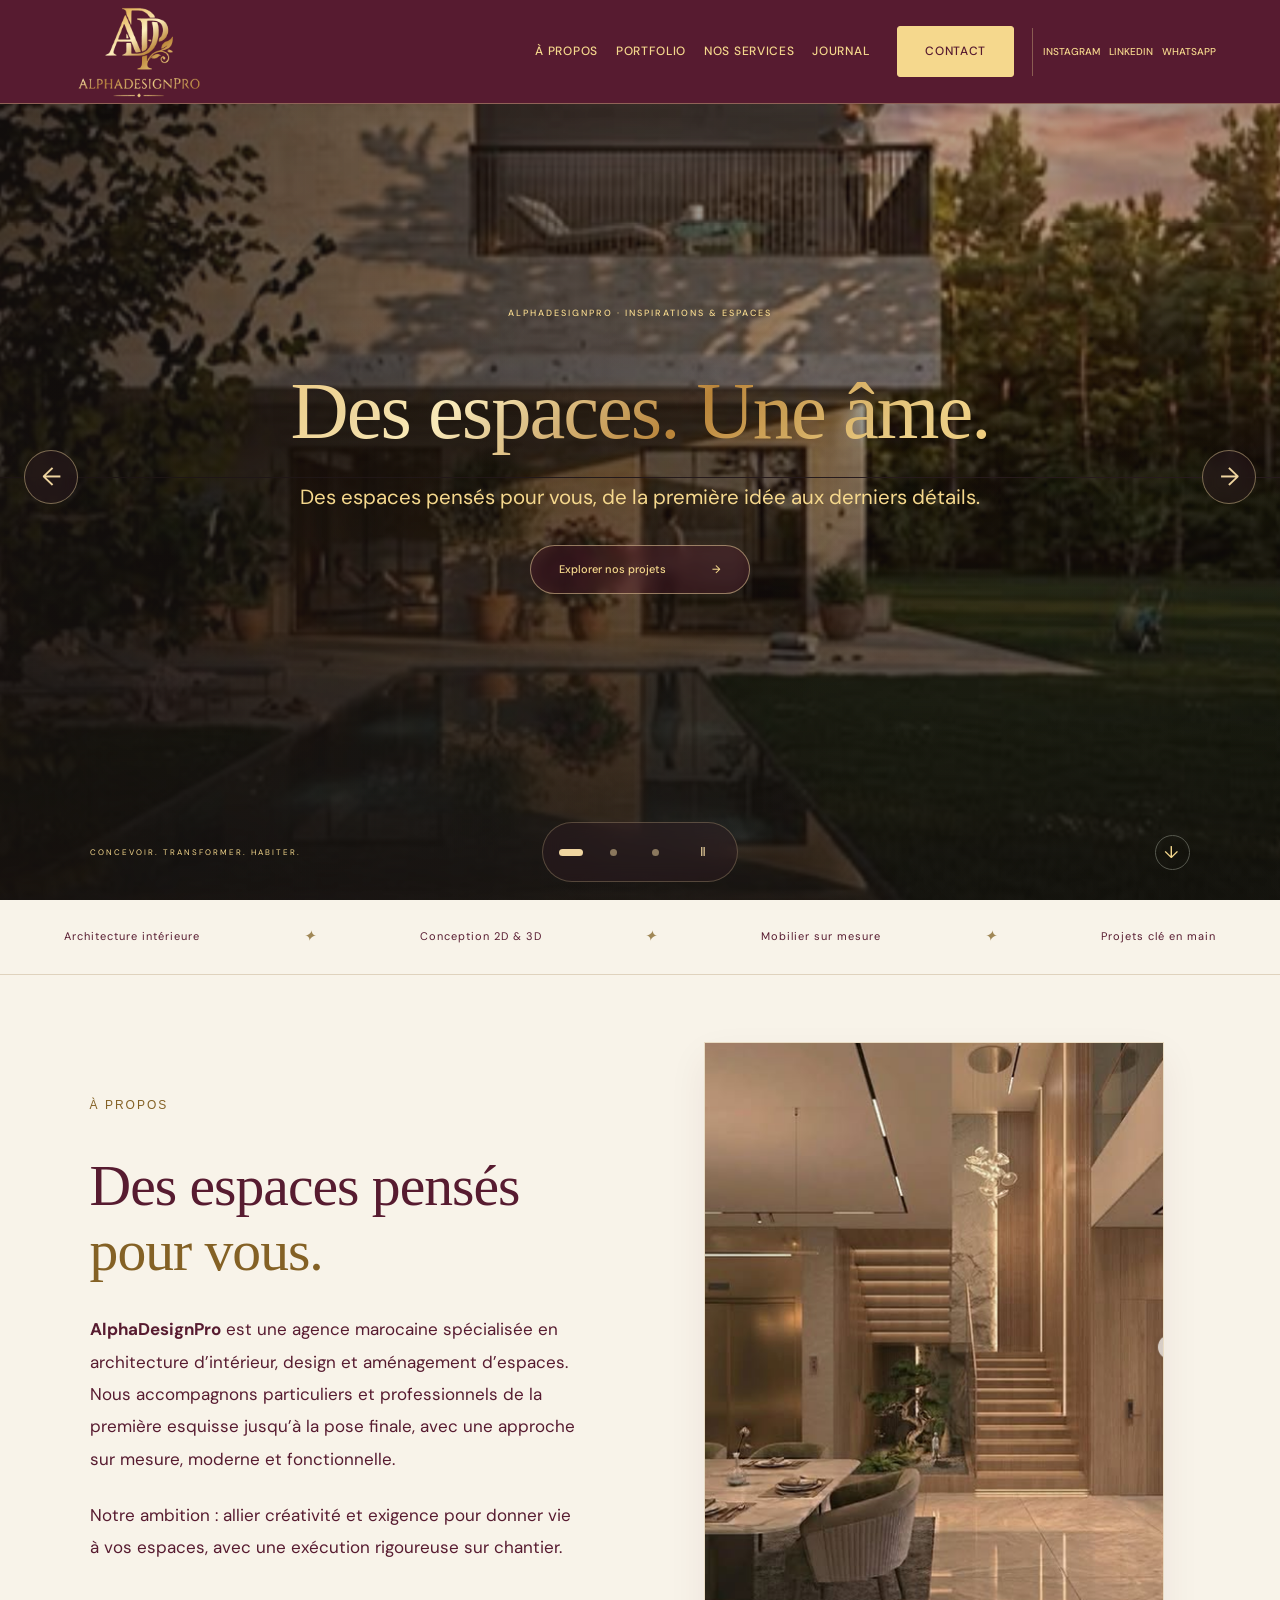
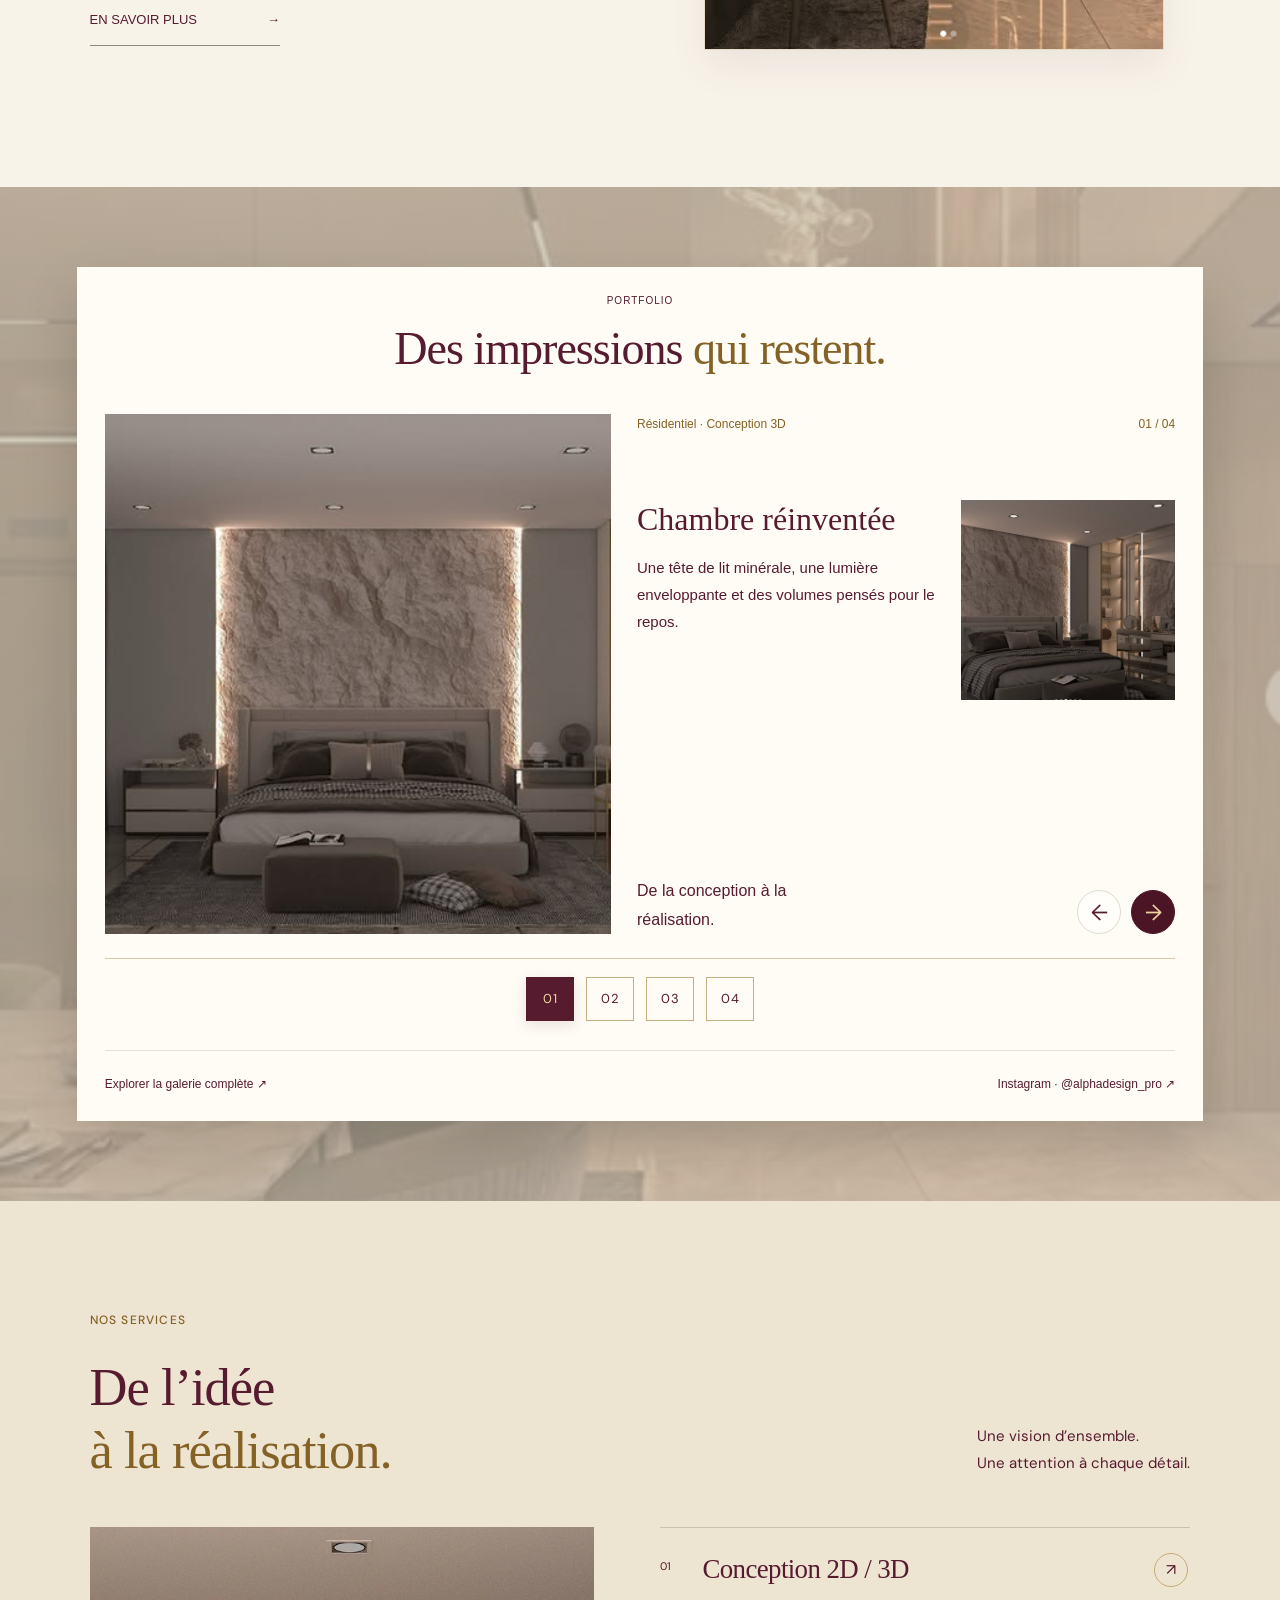
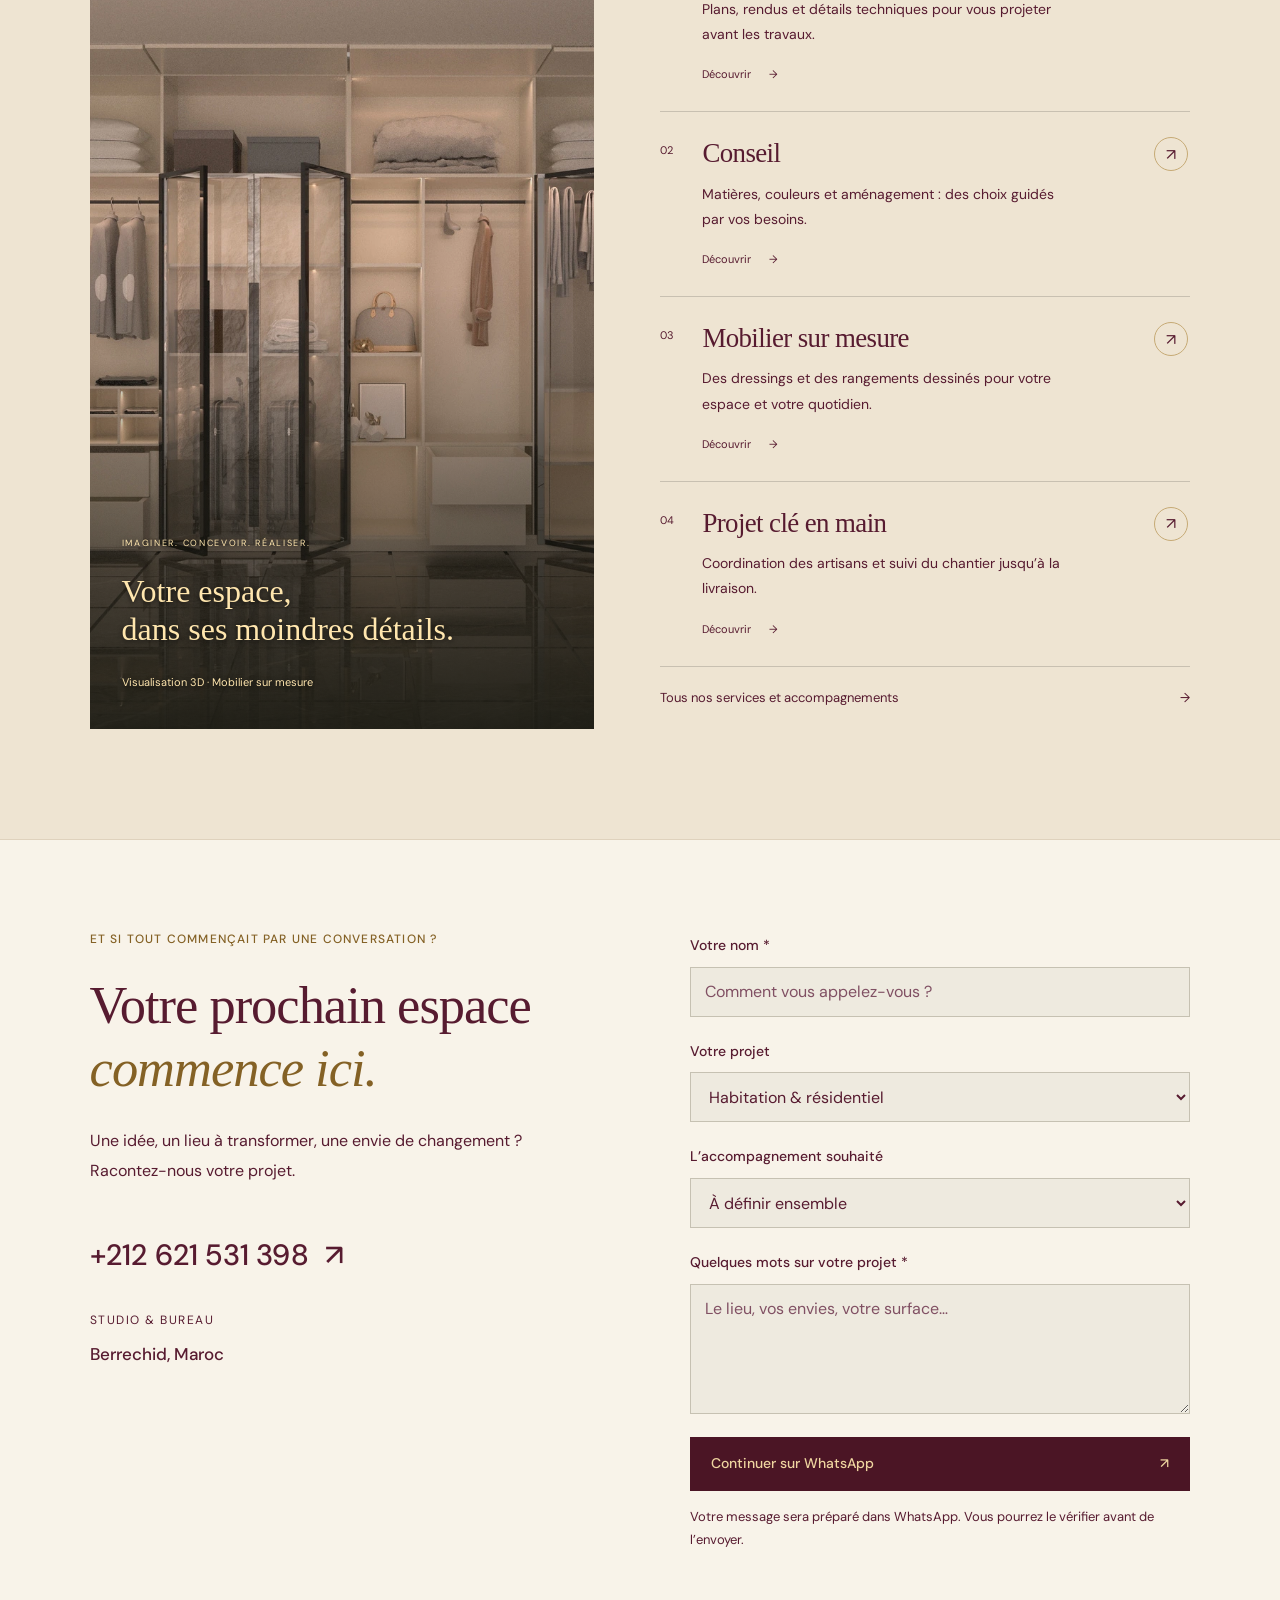
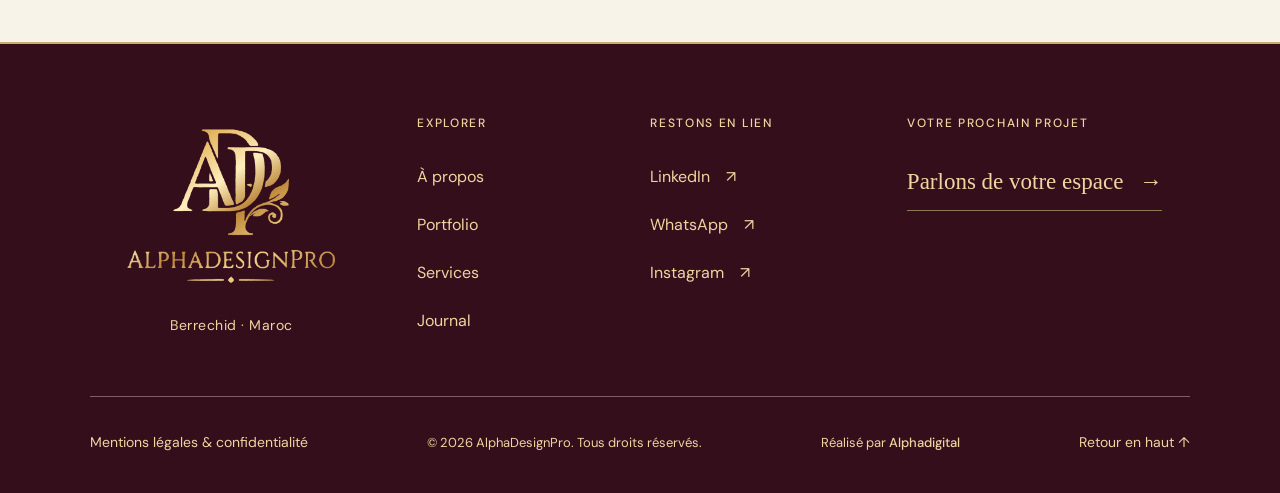
==== commit 6e0e1b47: "Add social links to desktop and mobile navigation" ====
--- a/index.html
+++ b/index.html
@@ -16,7 +16,7 @@
 <link rel="stylesheet" href="brand-palette.css"><link rel="stylesheet" href="navigation-design.css"><link rel="stylesheet" href="official-logo.css"><link rel="stylesheet" href="navigation-polish.css?v=gold-20261016c"><script defer src="navigation-polish.js"></script><link rel="stylesheet" href="brand-typography.css?v=mobile-20261016"><link rel="stylesheet" href="home-experience.css"><script defer src="home-experience.js"></script><link rel="stylesheet" href="page-interactions.css"><script defer src="page-interactions.js"></script><link rel="stylesheet" href="hero-slideshow.css?v=menu-20261016b"><script defer src="hero-slideshow.js"></script></head>
 <body class="brand-text">
 <a class="skip" href="#main">Aller au contenu</a>
-<header class="header"><a class="wordmark" href="#accueil" aria-label="AlphaDesignPro, accueil"><span class="landscape-logo"><img src="assets/logo-dore-mobile.png" alt="AlphaDesignPro — Architecture intérieur" width="182" height="150"></span></a><button class="menu-toggle" aria-expanded="false" aria-controls="navigation"><span class="menu-label">Menu</span> <span class="menu-icon" aria-hidden="true">☰</span></button><nav id="navigation" aria-label="Navigation principale"><a href="studio.html">À propos</a><a href="projets.html">Portfolio</a><a href="services.html">Nos services</a><a href="studio.html#journal">Journal</a><a class="nav-cta" href="#contact">Contact</a></nav></header>
+<header class="header"><a class="wordmark" href="#accueil" aria-label="AlphaDesignPro, accueil"><span class="landscape-logo"><img src="assets/logo-dore-mobile.png" alt="AlphaDesignPro — Architecture intérieur" width="182" height="150"></span></a><button class="menu-toggle" aria-expanded="false" aria-controls="navigation"><span class="menu-label">Menu</span> <span class="menu-icon" aria-hidden="true">☰</span></button><nav id="navigation" aria-label="Navigation principale"><a href="studio.html">À propos</a><a href="projets.html">Portfolio</a><a href="services.html">Nos services</a><a href="studio.html#journal">Journal</a><a class="nav-cta" href="#contact">Contact</a><div class="nav-socials" aria-label="Réseaux sociaux"><a href="https://www.instagram.com/alphadesign_pro/" target="_blank" rel="noopener noreferrer">Instagram</a><a href="https://www.linkedin.com/in/nourhene-jaballah-b32a5642a/" target="_blank" rel="noopener noreferrer">LinkedIn</a><a href="https://wa.me/212621531398" target="_blank" rel="noopener noreferrer">WhatsApp</a></div></nav></header>
 <main id="main"><section class="hero" id="accueil"><div class="hero-copy"><p class="eyebrow"><span class="gold-line"></span> STUDIO D’ARCHITECTURE INTÉRIEURE · MAROC</p><h1>Des espaces.<br>Une âme.<br><em>La vôtre.</em></h1><p class="hero-description">Nous imaginons des espaces uniques, pensés pour vous.<br>Architecture intérieure, design et aménagement sur mesure, de la première esquisse jusqu’à l’installation finale.</p><a class="button gold" href="projets.html">Explorer nos projets <span aria-hidden="true">→</span></a><div class="hero-bottom"><span>CONCEVOIR. TRANSFORMER. HABITER.</span><a href="#apropos" aria-label="Découvrir le studio">↓</a></div></div><div class="hero-visual"><img src="assets/ambiance-villa.png" alt="Villa contemporaine avec jardin et piscine" fetchpriority="high" width="478" height="597"><div class="image-caption"><span>NOTRE UNIVERS</span><p>L’élégance dans chaque détail.</p><span>AlphaDesignPro</span></div><div class="vertical-label">L’ART DE DONNER VIE AUX ESPACES</div></div></section><div class="discipline-strip"><span>Architecture intérieure</span><i>✦</i><span>Conception 2D & 3D</span><i>✦</i><span>Mobilier sur mesure</span><i>✦</i><span>Projets clé en main</span></div><section class="about-editorial" id="apropos" aria-labelledby="about-heading"><div class="about-editorial-copy"><p class="about-kicker">À PROPOS</p><h2 id="about-heading">Des espaces pensés<br><em>pour vous.</em></h2><p><strong>AlphaDesignPro</strong> est une agence marocaine spécialisée en architecture d’intérieur, design et aménagement d’espaces. Nous accompagnons particuliers et professionnels de la première esquisse jusqu’à la pose finale, avec une approche sur mesure, moderne et fonctionnelle.</p><p>Notre ambition : allier créativité et exigence pour donner vie à vos espaces, avec une exécution rigoureuse sur chantier.</p><a class="about-more" href="studio.html">En savoir plus <span aria-hidden="true">→</span></a></div><div class="about-editorial-images"><figure><img src="assets/ambiance-escalier.png" alt="Intérieur aux boiseries chaleureuses et escalier éclairé" width="446" height="590" loading="lazy"></figure></div></section>
 <section class="folio-stage" id="realisations" aria-label="Portfolio"><div class="folio-panel"><header class="folio-heading"><p>PORTFOLIO</p><h2>Des impressions <em>qui restent.</em></h2></header><div class="folio-carousel" role="region" aria-roledescription="carrousel" aria-label="Projets AlphaDesignPro" tabindex="0"><article class="folio-slide"  aria-label="Projet 1 sur 4"><img class="folio-main" src="assets/chambre-vue-face.png" alt="Chambre réinventée — Résidentiel · Conception 3D" loading="eager"><div class="folio-description"><p class="folio-type">Résidentiel · Conception 3D</p><div><h3>Chambre réinventée</h3><p>Une tête de lit minérale, une lumière enveloppante et des volumes pensés pour le repos.</p></div><p class="folio-note">De la conception à la réalisation.</p></div><div class="folio-side"><span class="folio-number">01 / 04</span><figure><img src="assets/chambre-vue-detail.png" alt="Autre vue de la chambre — Conception 3D" loading="lazy"></figure></div></article><article class="folio-slide" hidden aria-label="Projet 2 sur 4"><img class="folio-main" src="assets/boutique-salon-rose.png" alt="Espaces commerciaux — Commercial · Conception 3D" loading="lazy"><div class="folio-description"><p class="folio-type">Commercial · Conception 3D</p><div><h3>Espaces commerciaux</h3><p>Des espaces commerciaux conçus sur mesure, alliant esthétique, fonctionnalité et identité de marque pour offrir une expérience client unique.</p></div><p class="folio-note">Aménagement d’un espace commercial.</p></div><div class="folio-side"><span class="folio-number">02 / 04</span><figure><img src="assets/boutique-detail-rose.png" alt="Autre vue de la boutique aux finitions roses et dorées" loading="lazy"><figcaption>Autre vue de la boutique</figcaption></figure></div></article><article class="folio-slide" hidden aria-label="Projet 3 sur 4"><img class="folio-main" src="assets/dressing-detail.webp" alt="Chaque chose à sa place — Mobilier · Conception sur mesure" loading="lazy"><div class="folio-description"><p class="folio-type">Mobilier · Conception sur mesure</p><div><h3>Chaque chose à sa place</h3><p>Du mobilier sur mesure, conçu pour allier fonctionnalité, esthétique et harmonie avec votre espace.</p></div><p class="folio-note">Études de mobilier sur mesure.</p></div><div class="folio-side"><span class="folio-number">03 / 04</span><figure class="folio-technical-detail"><img src="assets/dressing-plan.png" alt="Plan technique coté du dressing sur mesure" loading="lazy"><figcaption>Détail</figcaption></figure></div></article><article class="folio-slide folio-bathroom" hidden aria-label="Projet 4 sur 4"><img class="folio-main" src="assets/salle-bain-01.png" alt="Un rituel de bien-être — Résidentiel · Étude d’aménagement" loading="lazy"><div class="folio-description"><p class="folio-type">Résidentiel · Étude d’aménagement</p><div><h3>Un rituel de bien-être</h3><p>Du mobilier sur mesure, des finitions soignées et des matériaux de qualité pour un aménagement élégant et fonctionnel.</p></div><p class="folio-note">Projet de réaménagement intérieur.</p></div><div class="folio-side"><span class="folio-number">04 / 04</span><figure class="folio-portrait-detail"><img src="assets/salle-bain-04.png" alt="Autre vue de la salle de bain" loading="lazy"><figcaption>Autre vue de la salle de bain</figcaption></figure></div></article><div class="folio-controls" hidden><span class="folio-live" aria-live="polite" aria-atomic="true">Projet 1 sur 4</span><button type="button" data-folio-dir="-1" aria-label="Projet précédent">←</button><button type="button" data-folio-dir="1" aria-label="Projet suivant">→</button></div></div><div class="folio-footer"><a href="projets.html#realisations">Explorer la galerie complète ↗</a><a href="https://www.instagram.com/alphadesign_pro/" target="_blank" rel="noopener noreferrer">Instagram · @alphadesign_pro ↗</a></div></div></section>
 <section class="section home-services services-preview" id="services" aria-labelledby="home-services-title"><div class="preview-heading"><div><p class="eyebrow dark">NOS SERVICES</p><h2 id="home-services-title">De l’idée<br><em>à la réalisation.</em></h2></div><p>Une vision d’ensemble.<br>Une attention à chaque détail.</p></div><div class="preview-layout"><figure class="preview-photo"><img src="assets/dressing-lumineux.webp" alt="Conception 3D d’un dressing sur mesure présentée dans notre offre de services" loading="lazy" width="1500" height="1126"><figcaption><span>IMAGINER. CONCEVOIR. RÉALISER.</span><p>Votre espace,<br>dans ses moindres détails.</p><small>Visualisation 3D · Mobilier sur mesure</small></figcaption></figure><div class="preview-expertises"><a class="preview-service" href="services.html#etudes"><span class="preview-number">01</span><div><h3>Conception 2D / 3D</h3><p>Plans, rendus et détails techniques pour vous projeter avant les travaux.</p><span class="preview-discover">Découvrir <span aria-hidden="true">→</span></span></div><span class="preview-arrow" aria-hidden="true">↗</span></a><a class="preview-service" href="services.html#formules"><span class="preview-number">02</span><div><h3>Conseil</h3><p>Matières, couleurs et aménagement : des choix guidés par vos besoins.</p><span class="preview-discover">Découvrir <span aria-hidden="true">→</span></span></div><span class="preview-arrow" aria-hidden="true">↗</span></a><a class="preview-service" href="services.html#etude-entree"><span class="preview-number">03</span><div><h3>Mobilier sur mesure</h3><p>Des dressings et des rangements dessinés pour votre espace et votre quotidien.</p><span class="preview-discover">Découvrir <span aria-hidden="true">→</span></span></div><span class="preview-arrow" aria-hidden="true">↗</span></a><a class="preview-service" href="services.html#cle-en-main"><span class="preview-number">04</span><div><h3>Projet clé en main</h3><p>Coordination des artisans et suivi du chantier jusqu’à la livraison.</p><span class="preview-discover">Découvrir <span aria-hidden="true">→</span></span></div><span class="preview-arrow" aria-hidden="true">↗</span></a><a class="preview-all" href="services.html">Tous nos services et accompagnements <span aria-hidden="true">→</span></a></div></div></section><section class="section contact" id="contact"><div><p class="eyebrow">ET SI TOUT COMMENÇAIT PAR UNE CONVERSATION ?</p><h2>Votre prochain espace<br><em>commence ici.</em></h2><p>Une idée, un lieu à transformer, une envie de changement ?<br>Racontez-nous votre projet.</p><a class="contact-phone" href="tel:+212621531398">+212 621 531 398 <span aria-hidden="true">↗</span></a><p class="address">STUDIO & BUREAU<br><strong>Berrechid, Maroc</strong></p></div><form id="contact-form"><label for="name">Votre nom <span>*</span></label><input id="name" name="name" autocomplete="name" placeholder="Comment vous appelez-vous ?" required maxlength="100"><label for="project-type">Votre projet</label><select id="project-type" name="type"><option>Habitation & résidentiel</option><option>Boutique & bureaux</option><option>Hôtellerie & restauration</option><option>Mobilier sur mesure</option></select><label for="pack">L’accompagnement souhaité</label><select id="pack" name="pack"><option>À définir ensemble</option><option>Pack Conseil</option><option>Pack Conception 3D</option><option>Pack Clé en Main</option></select><label for="message">Quelques mots sur votre projet <span>*</span></label><textarea id="message" name="message" rows="3" placeholder="Le lieu, vos envies, votre surface…" required maxlength="2000"></textarea><button class="button gold" type="submit">Continuer sur WhatsApp <span aria-hidden="true">↗</span></button><p class="form-note">Votre message sera préparé dans WhatsApp. Vous pourrez le vérifier avant de l’envoyer.</p></form></section></main><footer class="premium-footer"><div class="footer-intro"><a class="footer-brand" href="index.html"><span class="landscape-logo"><img src="assets/logo-dore-mobile.png" alt="AlphaDesignPro — Architecture intérieur" width="182" height="150"></span></a><span class="footer-location">Berrechid · Maroc</span></div><div class="footer-column"><h2>Explorer</h2><a href="studio.html">À propos</a><a href="projets.html">Portfolio</a><a href="services.html">Services</a><a href="studio.html#journal">Journal</a></div><div class="footer-column"><h2>Restons en lien</h2><a href="https://www.linkedin.com/in/nourhene-jaballah-b32a5642a/" target="_blank" rel="noopener noreferrer">LinkedIn <span aria-hidden="true">↗</span></a><a href="https://wa.me/212621531398" target="_blank" rel="noopener noreferrer">WhatsApp <span aria-hidden="true">↗</span></a><a href="https://www.instagram.com/alphadesign_pro/" target="_blank" rel="noopener noreferrer">Instagram <span aria-hidden="true">↗</span></a></div><div class="footer-column"><h2>Votre prochain projet</h2><a class="footer-project" href="#contact">Parlons de votre espace <span aria-hidden="true">→</span></a></div><div class="footer-bottom"><a href="confidentialite.html">Mentions légales &amp; confidentialité</a><span>© <span id="year">2026</span> AlphaDesignPro. Tous droits réservés.</span><span class="footer-credit">Réalisé par <strong>Alphadigital</strong></span><a href="#main" aria-label="Retour en haut de la page">Retour en haut ↑</a></div></footer>
--- a/navigation-polish.css
+++ b/navigation-polish.css
@@ -53,3 +53,8 @@
  body.brand-text .header .landscape-logo img{filter:none}
  body.brand-text .header .menu-icon:before,body.brand-text .header .menu-icon:after{background:#ffe6ae}
 }
+
+body .header .nav-socials{display:flex;gap:12px;align-items:center;border-left:1px solid #d8bf8866;padding-left:16px}
+body .header .nav-socials a{font-size:10px;letter-spacing:0}
+@media(min-width:761px){body .header nav{gap:clamp(10px,1.4vw,22px)}body .header .nav-socials{gap:9px;padding-left:10px}}
+@media(max-width:760px){body .header .nav-socials{border-left:0;border-top:1px solid #d8bf8866;margin-top:18px;padding:12px 0 0;flex-wrap:wrap;gap:18px}body .header .nav-socials a{font-size:14px;border-bottom:0;min-height:44px}}
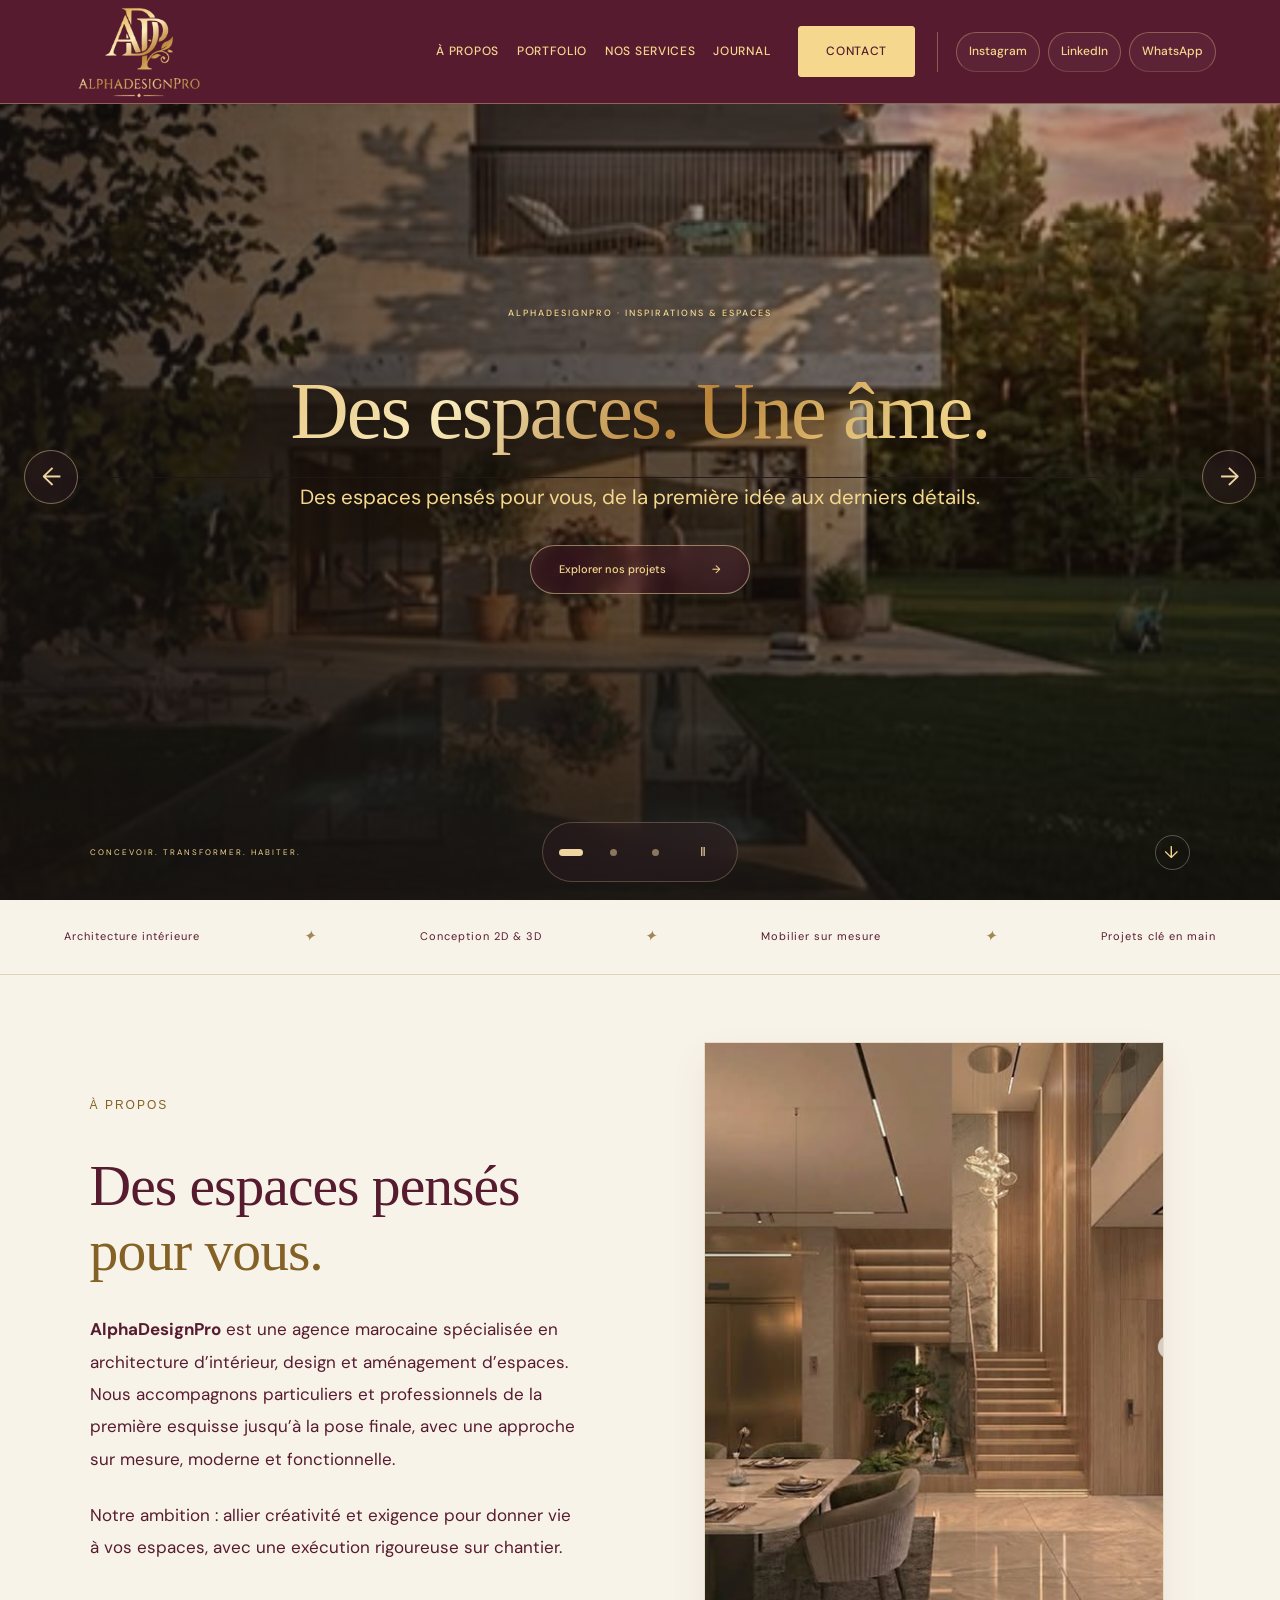
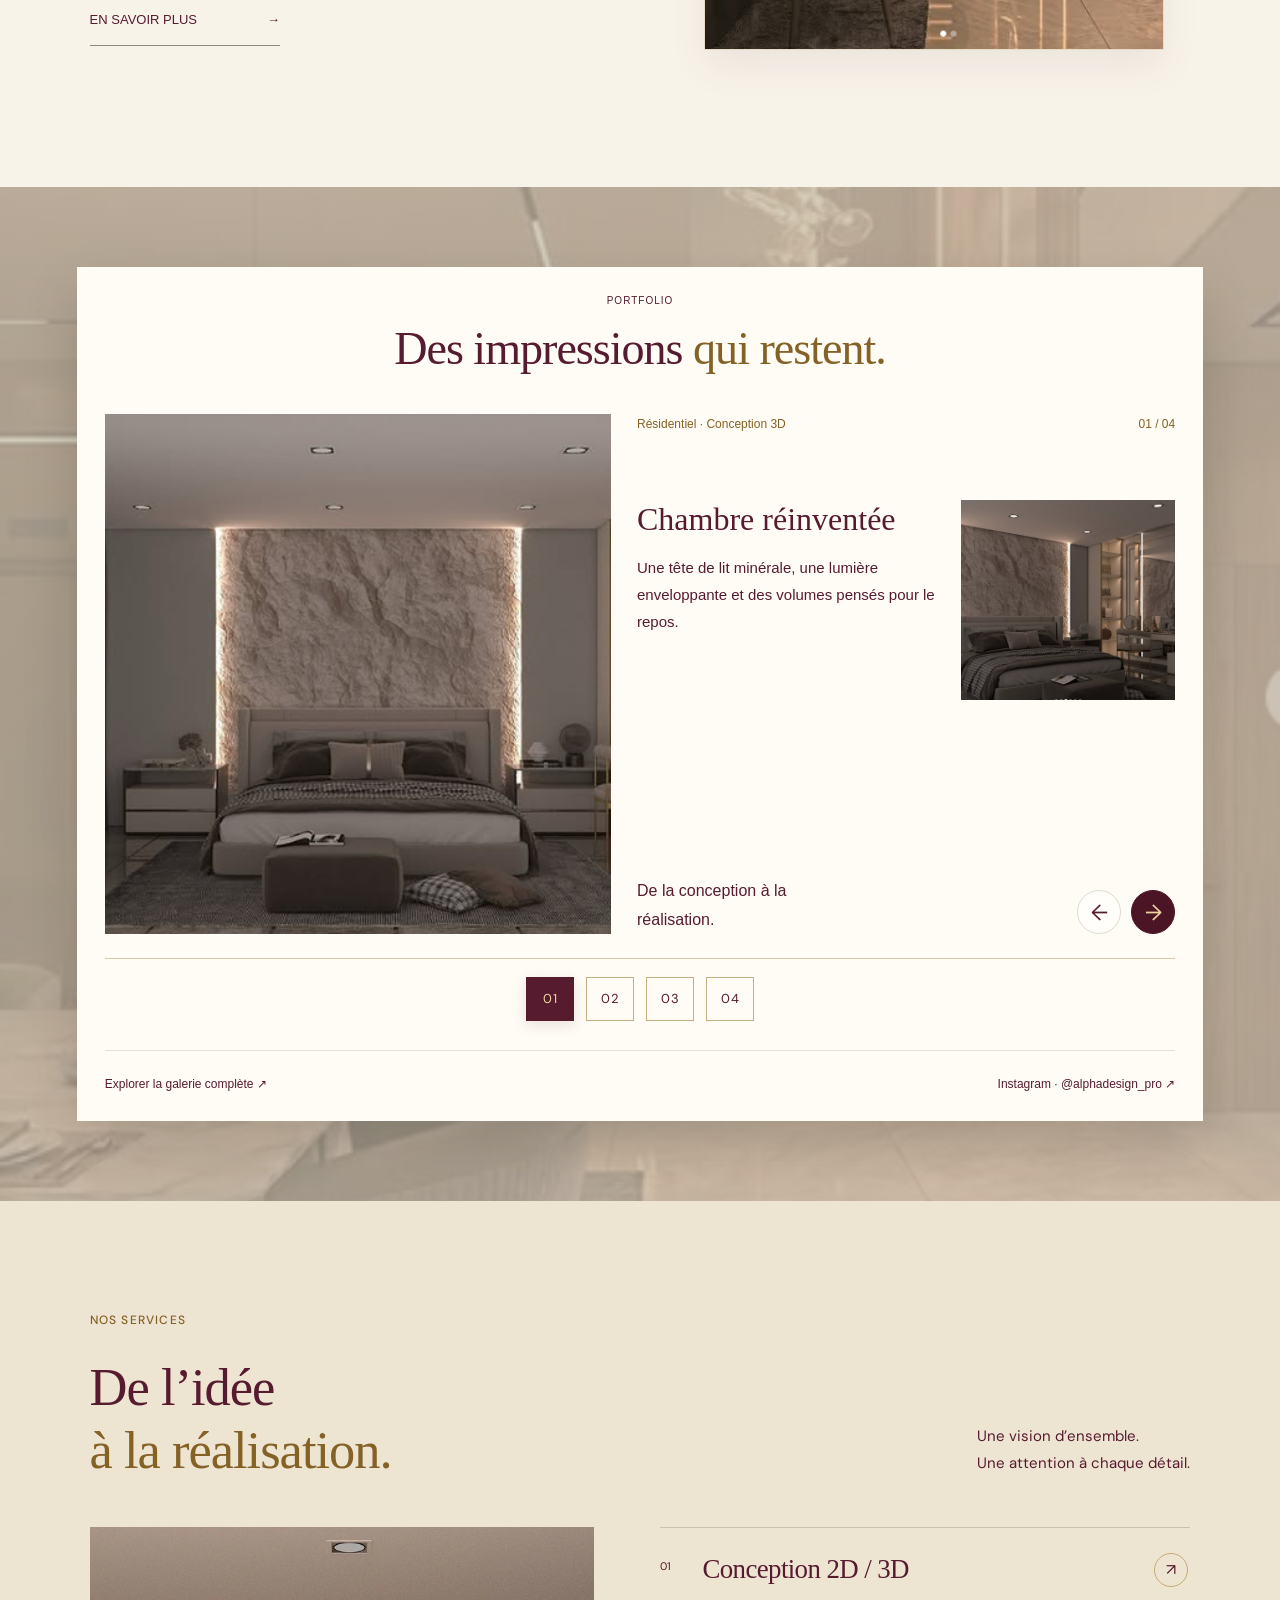
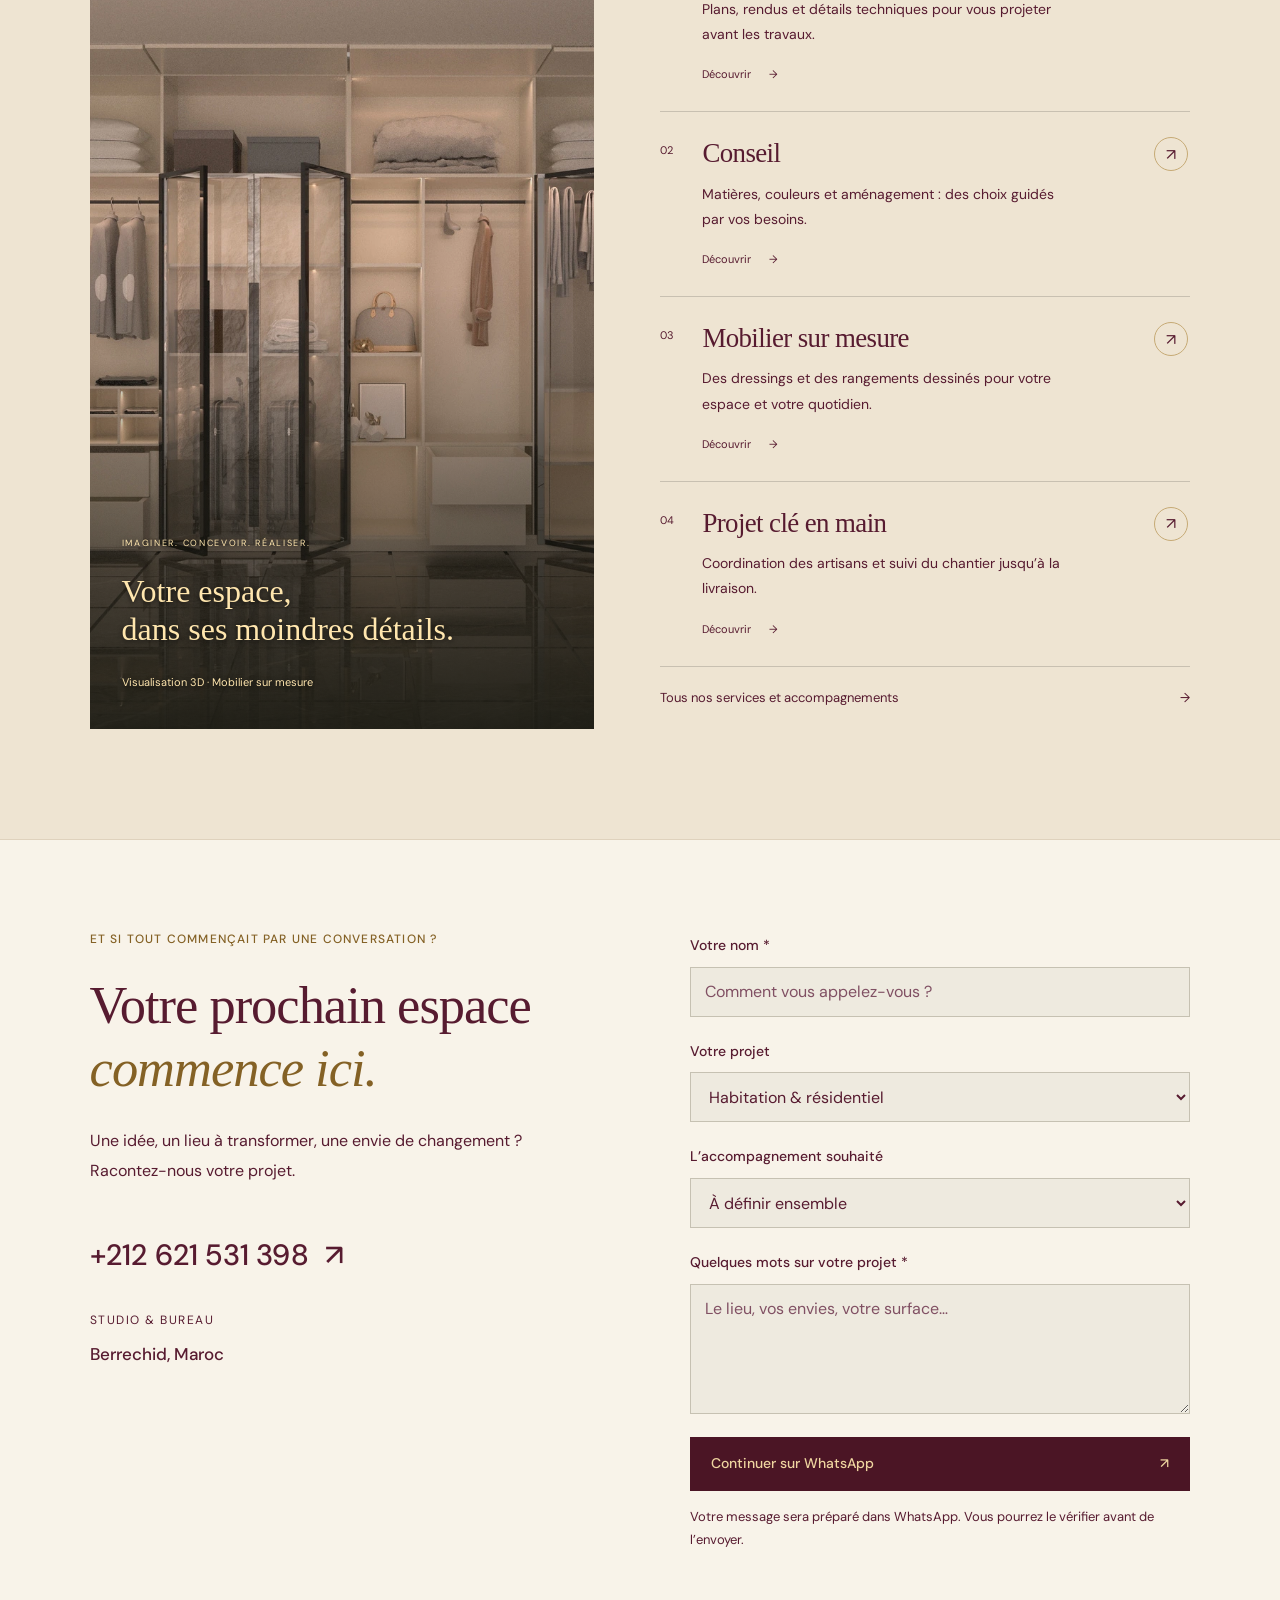
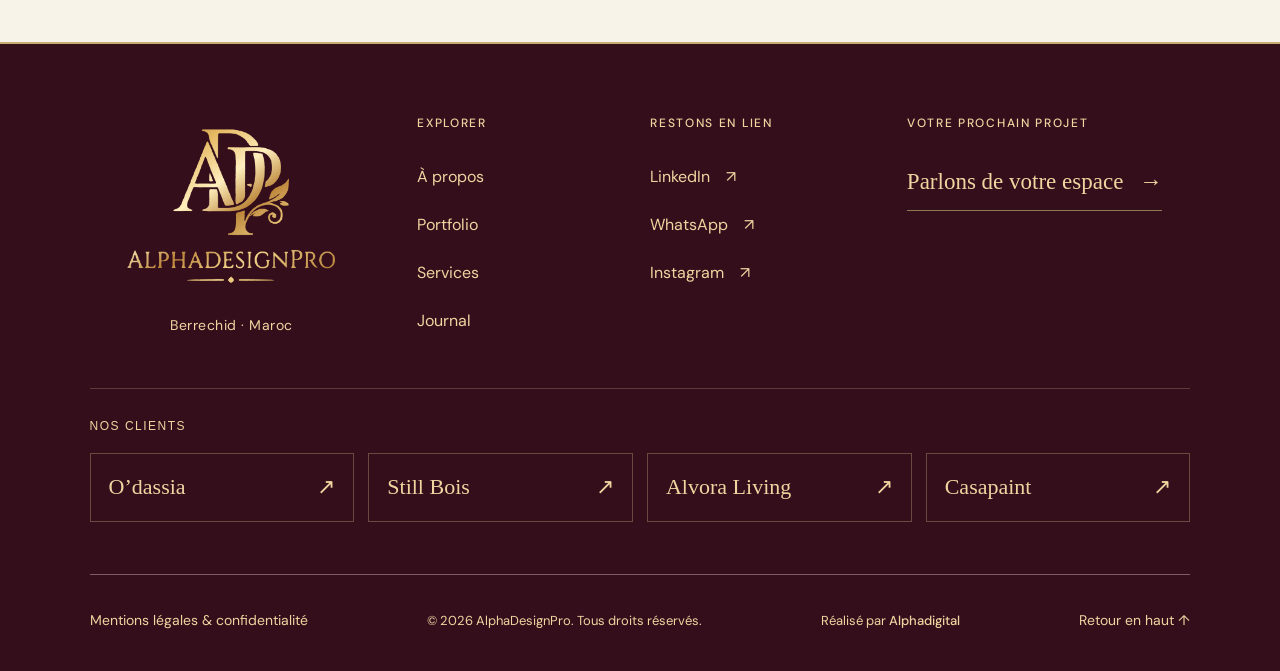
==== commit b2054a7a: "Add client links to footer in responsive gold cards" ====
--- a/index.html
+++ b/index.html
@@ -19,6 +19,6 @@
 <header class="header"><a class="wordmark" href="#accueil" aria-label="AlphaDesignPro, accueil"><span class="landscape-logo"><img src="assets/logo-dore-mobile.png" alt="AlphaDesignPro — Architecture intérieur" width="182" height="150"></span></a><button class="menu-toggle" aria-expanded="false" aria-controls="navigation"><span class="menu-label">Menu</span> <span class="menu-icon" aria-hidden="true">☰</span></button><nav id="navigation" aria-label="Navigation principale"><a href="studio.html">À propos</a><a href="projets.html">Portfolio</a><a href="services.html">Nos services</a><a href="studio.html#journal">Journal</a><a class="nav-cta" href="#contact">Contact</a><div class="nav-socials" aria-label="Réseaux sociaux"><a href="https://www.instagram.com/alphadesign_pro/" target="_blank" rel="noopener noreferrer">Instagram</a><a href="https://www.linkedin.com/in/nourhene-jaballah-b32a5642a/" target="_blank" rel="noopener noreferrer">LinkedIn</a><a href="https://wa.me/212621531398" target="_blank" rel="noopener noreferrer">WhatsApp</a></div></nav></header>
 <main id="main"><section class="hero" id="accueil"><div class="hero-copy"><p class="eyebrow"><span class="gold-line"></span> STUDIO D’ARCHITECTURE INTÉRIEURE · MAROC</p><h1>Des espaces.<br>Une âme.<br><em>La vôtre.</em></h1><p class="hero-description">Nous imaginons des espaces uniques, pensés pour vous.<br>Architecture intérieure, design et aménagement sur mesure, de la première esquisse jusqu’à l’installation finale.</p><a class="button gold" href="projets.html">Explorer nos projets <span aria-hidden="true">→</span></a><div class="hero-bottom"><span>CONCEVOIR. TRANSFORMER. HABITER.</span><a href="#apropos" aria-label="Découvrir le studio">↓</a></div></div><div class="hero-visual"><img src="assets/ambiance-villa.png" alt="Villa contemporaine avec jardin et piscine" fetchpriority="high" width="478" height="597"><div class="image-caption"><span>NOTRE UNIVERS</span><p>L’élégance dans chaque détail.</p><span>AlphaDesignPro</span></div><div class="vertical-label">L’ART DE DONNER VIE AUX ESPACES</div></div></section><div class="discipline-strip"><span>Architecture intérieure</span><i>✦</i><span>Conception 2D & 3D</span><i>✦</i><span>Mobilier sur mesure</span><i>✦</i><span>Projets clé en main</span></div><section class="about-editorial" id="apropos" aria-labelledby="about-heading"><div class="about-editorial-copy"><p class="about-kicker">À PROPOS</p><h2 id="about-heading">Des espaces pensés<br><em>pour vous.</em></h2><p><strong>AlphaDesignPro</strong> est une agence marocaine spécialisée en architecture d’intérieur, design et aménagement d’espaces. Nous accompagnons particuliers et professionnels de la première esquisse jusqu’à la pose finale, avec une approche sur mesure, moderne et fonctionnelle.</p><p>Notre ambition : allier créativité et exigence pour donner vie à vos espaces, avec une exécution rigoureuse sur chantier.</p><a class="about-more" href="studio.html">En savoir plus <span aria-hidden="true">→</span></a></div><div class="about-editorial-images"><figure><img src="assets/ambiance-escalier.png" alt="Intérieur aux boiseries chaleureuses et escalier éclairé" width="446" height="590" loading="lazy"></figure></div></section>
 <section class="folio-stage" id="realisations" aria-label="Portfolio"><div class="folio-panel"><header class="folio-heading"><p>PORTFOLIO</p><h2>Des impressions <em>qui restent.</em></h2></header><div class="folio-carousel" role="region" aria-roledescription="carrousel" aria-label="Projets AlphaDesignPro" tabindex="0"><article class="folio-slide"  aria-label="Projet 1 sur 4"><img class="folio-main" src="assets/chambre-vue-face.png" alt="Chambre réinventée — Résidentiel · Conception 3D" loading="eager"><div class="folio-description"><p class="folio-type">Résidentiel · Conception 3D</p><div><h3>Chambre réinventée</h3><p>Une tête de lit minérale, une lumière enveloppante et des volumes pensés pour le repos.</p></div><p class="folio-note">De la conception à la réalisation.</p></div><div class="folio-side"><span class="folio-number">01 / 04</span><figure><img src="assets/chambre-vue-detail.png" alt="Autre vue de la chambre — Conception 3D" loading="lazy"></figure></div></article><article class="folio-slide" hidden aria-label="Projet 2 sur 4"><img class="folio-main" src="assets/boutique-salon-rose.png" alt="Espaces commerciaux — Commercial · Conception 3D" loading="lazy"><div class="folio-description"><p class="folio-type">Commercial · Conception 3D</p><div><h3>Espaces commerciaux</h3><p>Des espaces commerciaux conçus sur mesure, alliant esthétique, fonctionnalité et identité de marque pour offrir une expérience client unique.</p></div><p class="folio-note">Aménagement d’un espace commercial.</p></div><div class="folio-side"><span class="folio-number">02 / 04</span><figure><img src="assets/boutique-detail-rose.png" alt="Autre vue de la boutique aux finitions roses et dorées" loading="lazy"><figcaption>Autre vue de la boutique</figcaption></figure></div></article><article class="folio-slide" hidden aria-label="Projet 3 sur 4"><img class="folio-main" src="assets/dressing-detail.webp" alt="Chaque chose à sa place — Mobilier · Conception sur mesure" loading="lazy"><div class="folio-description"><p class="folio-type">Mobilier · Conception sur mesure</p><div><h3>Chaque chose à sa place</h3><p>Du mobilier sur mesure, conçu pour allier fonctionnalité, esthétique et harmonie avec votre espace.</p></div><p class="folio-note">Études de mobilier sur mesure.</p></div><div class="folio-side"><span class="folio-number">03 / 04</span><figure class="folio-technical-detail"><img src="assets/dressing-plan.png" alt="Plan technique coté du dressing sur mesure" loading="lazy"><figcaption>Détail</figcaption></figure></div></article><article class="folio-slide folio-bathroom" hidden aria-label="Projet 4 sur 4"><img class="folio-main" src="assets/salle-bain-01.png" alt="Un rituel de bien-être — Résidentiel · Étude d’aménagement" loading="lazy"><div class="folio-description"><p class="folio-type">Résidentiel · Étude d’aménagement</p><div><h3>Un rituel de bien-être</h3><p>Du mobilier sur mesure, des finitions soignées et des matériaux de qualité pour un aménagement élégant et fonctionnel.</p></div><p class="folio-note">Projet de réaménagement intérieur.</p></div><div class="folio-side"><span class="folio-number">04 / 04</span><figure class="folio-portrait-detail"><img src="assets/salle-bain-04.png" alt="Autre vue de la salle de bain" loading="lazy"><figcaption>Autre vue de la salle de bain</figcaption></figure></div></article><div class="folio-controls" hidden><span class="folio-live" aria-live="polite" aria-atomic="true">Projet 1 sur 4</span><button type="button" data-folio-dir="-1" aria-label="Projet précédent">←</button><button type="button" data-folio-dir="1" aria-label="Projet suivant">→</button></div></div><div class="folio-footer"><a href="projets.html#realisations">Explorer la galerie complète ↗</a><a href="https://www.instagram.com/alphadesign_pro/" target="_blank" rel="noopener noreferrer">Instagram · @alphadesign_pro ↗</a></div></div></section>
-<section class="section home-services services-preview" id="services" aria-labelledby="home-services-title"><div class="preview-heading"><div><p class="eyebrow dark">NOS SERVICES</p><h2 id="home-services-title">De l’idée<br><em>à la réalisation.</em></h2></div><p>Une vision d’ensemble.<br>Une attention à chaque détail.</p></div><div class="preview-layout"><figure class="preview-photo"><img src="assets/dressing-lumineux.webp" alt="Conception 3D d’un dressing sur mesure présentée dans notre offre de services" loading="lazy" width="1500" height="1126"><figcaption><span>IMAGINER. CONCEVOIR. RÉALISER.</span><p>Votre espace,<br>dans ses moindres détails.</p><small>Visualisation 3D · Mobilier sur mesure</small></figcaption></figure><div class="preview-expertises"><a class="preview-service" href="services.html#etudes"><span class="preview-number">01</span><div><h3>Conception 2D / 3D</h3><p>Plans, rendus et détails techniques pour vous projeter avant les travaux.</p><span class="preview-discover">Découvrir <span aria-hidden="true">→</span></span></div><span class="preview-arrow" aria-hidden="true">↗</span></a><a class="preview-service" href="services.html#formules"><span class="preview-number">02</span><div><h3>Conseil</h3><p>Matières, couleurs et aménagement : des choix guidés par vos besoins.</p><span class="preview-discover">Découvrir <span aria-hidden="true">→</span></span></div><span class="preview-arrow" aria-hidden="true">↗</span></a><a class="preview-service" href="services.html#etude-entree"><span class="preview-number">03</span><div><h3>Mobilier sur mesure</h3><p>Des dressings et des rangements dessinés pour votre espace et votre quotidien.</p><span class="preview-discover">Découvrir <span aria-hidden="true">→</span></span></div><span class="preview-arrow" aria-hidden="true">↗</span></a><a class="preview-service" href="services.html#cle-en-main"><span class="preview-number">04</span><div><h3>Projet clé en main</h3><p>Coordination des artisans et suivi du chantier jusqu’à la livraison.</p><span class="preview-discover">Découvrir <span aria-hidden="true">→</span></span></div><span class="preview-arrow" aria-hidden="true">↗</span></a><a class="preview-all" href="services.html">Tous nos services et accompagnements <span aria-hidden="true">→</span></a></div></div></section><section class="section contact" id="contact"><div><p class="eyebrow">ET SI TOUT COMMENÇAIT PAR UNE CONVERSATION ?</p><h2>Votre prochain espace<br><em>commence ici.</em></h2><p>Une idée, un lieu à transformer, une envie de changement ?<br>Racontez-nous votre projet.</p><a class="contact-phone" href="tel:+212621531398">+212 621 531 398 <span aria-hidden="true">↗</span></a><p class="address">STUDIO & BUREAU<br><strong>Berrechid, Maroc</strong></p></div><form id="contact-form"><label for="name">Votre nom <span>*</span></label><input id="name" name="name" autocomplete="name" placeholder="Comment vous appelez-vous ?" required maxlength="100"><label for="project-type">Votre projet</label><select id="project-type" name="type"><option>Habitation & résidentiel</option><option>Boutique & bureaux</option><option>Hôtellerie & restauration</option><option>Mobilier sur mesure</option></select><label for="pack">L’accompagnement souhaité</label><select id="pack" name="pack"><option>À définir ensemble</option><option>Pack Conseil</option><option>Pack Conception 3D</option><option>Pack Clé en Main</option></select><label for="message">Quelques mots sur votre projet <span>*</span></label><textarea id="message" name="message" rows="3" placeholder="Le lieu, vos envies, votre surface…" required maxlength="2000"></textarea><button class="button gold" type="submit">Continuer sur WhatsApp <span aria-hidden="true">↗</span></button><p class="form-note">Votre message sera préparé dans WhatsApp. Vous pourrez le vérifier avant de l’envoyer.</p></form></section></main><footer class="premium-footer"><div class="footer-intro"><a class="footer-brand" href="index.html"><span class="landscape-logo"><img src="assets/logo-dore-mobile.png" alt="AlphaDesignPro — Architecture intérieur" width="182" height="150"></span></a><span class="footer-location">Berrechid · Maroc</span></div><div class="footer-column"><h2>Explorer</h2><a href="studio.html">À propos</a><a href="projets.html">Portfolio</a><a href="services.html">Services</a><a href="studio.html#journal">Journal</a></div><div class="footer-column"><h2>Restons en lien</h2><a href="https://www.linkedin.com/in/nourhene-jaballah-b32a5642a/" target="_blank" rel="noopener noreferrer">LinkedIn <span aria-hidden="true">↗</span></a><a href="https://wa.me/212621531398" target="_blank" rel="noopener noreferrer">WhatsApp <span aria-hidden="true">↗</span></a><a href="https://www.instagram.com/alphadesign_pro/" target="_blank" rel="noopener noreferrer">Instagram <span aria-hidden="true">↗</span></a></div><div class="footer-column"><h2>Votre prochain projet</h2><a class="footer-project" href="#contact">Parlons de votre espace <span aria-hidden="true">→</span></a></div><div class="footer-bottom"><a href="confidentialite.html">Mentions légales &amp; confidentialité</a><span>© <span id="year">2026</span> AlphaDesignPro. Tous droits réservés.</span><span class="footer-credit">Réalisé par <strong>Alphadigital</strong></span><a href="#main" aria-label="Retour en haut de la page">Retour en haut ↑</a></div></footer>
+<section class="section home-services services-preview" id="services" aria-labelledby="home-services-title"><div class="preview-heading"><div><p class="eyebrow dark">NOS SERVICES</p><h2 id="home-services-title">De l’idée<br><em>à la réalisation.</em></h2></div><p>Une vision d’ensemble.<br>Une attention à chaque détail.</p></div><div class="preview-layout"><figure class="preview-photo"><img src="assets/dressing-lumineux.webp" alt="Conception 3D d’un dressing sur mesure présentée dans notre offre de services" loading="lazy" width="1500" height="1126"><figcaption><span>IMAGINER. CONCEVOIR. RÉALISER.</span><p>Votre espace,<br>dans ses moindres détails.</p><small>Visualisation 3D · Mobilier sur mesure</small></figcaption></figure><div class="preview-expertises"><a class="preview-service" href="services.html#etudes"><span class="preview-number">01</span><div><h3>Conception 2D / 3D</h3><p>Plans, rendus et détails techniques pour vous projeter avant les travaux.</p><span class="preview-discover">Découvrir <span aria-hidden="true">→</span></span></div><span class="preview-arrow" aria-hidden="true">↗</span></a><a class="preview-service" href="services.html#formules"><span class="preview-number">02</span><div><h3>Conseil</h3><p>Matières, couleurs et aménagement : des choix guidés par vos besoins.</p><span class="preview-discover">Découvrir <span aria-hidden="true">→</span></span></div><span class="preview-arrow" aria-hidden="true">↗</span></a><a class="preview-service" href="services.html#etude-entree"><span class="preview-number">03</span><div><h3>Mobilier sur mesure</h3><p>Des dressings et des rangements dessinés pour votre espace et votre quotidien.</p><span class="preview-discover">Découvrir <span aria-hidden="true">→</span></span></div><span class="preview-arrow" aria-hidden="true">↗</span></a><a class="preview-service" href="services.html#cle-en-main"><span class="preview-number">04</span><div><h3>Projet clé en main</h3><p>Coordination des artisans et suivi du chantier jusqu’à la livraison.</p><span class="preview-discover">Découvrir <span aria-hidden="true">→</span></span></div><span class="preview-arrow" aria-hidden="true">↗</span></a><a class="preview-all" href="services.html">Tous nos services et accompagnements <span aria-hidden="true">→</span></a></div></div></section><section class="section contact" id="contact"><div><p class="eyebrow">ET SI TOUT COMMENÇAIT PAR UNE CONVERSATION ?</p><h2>Votre prochain espace<br><em>commence ici.</em></h2><p>Une idée, un lieu à transformer, une envie de changement ?<br>Racontez-nous votre projet.</p><a class="contact-phone" href="tel:+212621531398">+212 621 531 398 <span aria-hidden="true">↗</span></a><p class="address">STUDIO & BUREAU<br><strong>Berrechid, Maroc</strong></p></div><form id="contact-form"><label for="name">Votre nom <span>*</span></label><input id="name" name="name" autocomplete="name" placeholder="Comment vous appelez-vous ?" required maxlength="100"><label for="project-type">Votre projet</label><select id="project-type" name="type"><option>Habitation & résidentiel</option><option>Boutique & bureaux</option><option>Hôtellerie & restauration</option><option>Mobilier sur mesure</option></select><label for="pack">L’accompagnement souhaité</label><select id="pack" name="pack"><option>À définir ensemble</option><option>Pack Conseil</option><option>Pack Conception 3D</option><option>Pack Clé en Main</option></select><label for="message">Quelques mots sur votre projet <span>*</span></label><textarea id="message" name="message" rows="3" placeholder="Le lieu, vos envies, votre surface…" required maxlength="2000"></textarea><button class="button gold" type="submit">Continuer sur WhatsApp <span aria-hidden="true">↗</span></button><p class="form-note">Votre message sera préparé dans WhatsApp. Vous pourrez le vérifier avant de l’envoyer.</p></form></section></main><footer class="premium-footer"><div class="footer-intro"><a class="footer-brand" href="index.html"><span class="landscape-logo"><img src="assets/logo-dore-mobile.png" alt="AlphaDesignPro — Architecture intérieur" width="182" height="150"></span></a><span class="footer-location">Berrechid · Maroc</span></div><div class="footer-column"><h2>Explorer</h2><a href="studio.html">À propos</a><a href="projets.html">Portfolio</a><a href="services.html">Services</a><a href="studio.html#journal">Journal</a></div><div class="footer-column"><h2>Restons en lien</h2><a href="https://www.linkedin.com/in/nourhene-jaballah-b32a5642a/" target="_blank" rel="noopener noreferrer">LinkedIn <span aria-hidden="true">↗</span></a><a href="https://wa.me/212621531398" target="_blank" rel="noopener noreferrer">WhatsApp <span aria-hidden="true">↗</span></a><a href="https://www.instagram.com/alphadesign_pro/" target="_blank" rel="noopener noreferrer">Instagram <span aria-hidden="true">↗</span></a></div><div class="footer-column"><h2>Votre prochain projet</h2><a class="footer-project" href="#contact">Parlons de votre espace <span aria-hidden="true">→</span></a></div><section class="footer-clients" aria-label="Nos clients"><h2>Nos clients</h2><div><a href="https://odassia.com/" target="_blank" rel="noopener noreferrer">O’dassia <span aria-hidden="true">↗</span></a><a href="https://www.stillbois.com/index.php" target="_blank" rel="noopener noreferrer">Still Bois <span aria-hidden="true">↗</span></a><a href="https://alvoraliving.ma/" target="_blank" rel="noopener noreferrer">Alvora Living <span aria-hidden="true">↗</span></a><a href="https://casapaint.com.tn/" target="_blank" rel="noopener noreferrer">Casapaint <span aria-hidden="true">↗</span></a></div></section><div class="footer-bottom"><a href="confidentialite.html">Mentions légales &amp; confidentialité</a><span>© <span id="year">2026</span> AlphaDesignPro. Tous droits réservés.</span><span class="footer-credit">Réalisé par <strong>Alphadigital</strong></span><a href="#main" aria-label="Retour en haut de la page">Retour en haut ↑</a></div></footer>
 <dialog id="project-dialog"><button class="dialog-close" aria-label="Fermer le projet">×</button><div id="dialog-content"></div></dialog>
 </body></html>
--- a/footer.css
+++ b/footer.css
@@ -12,3 +12,10 @@
 .premium-footer .footer-credit strong{font-weight:500;color:#e4c992}.premium-footer .footer-bottom>a{font-size:12px;color:#eeece3;min-height:36px;display:flex;align-items:center}
 @media(max-width:1050px){footer.premium-footer{grid-template-columns:1.2fr 1fr;gap:40px}.premium-footer .footer-bottom{gap:15px}}
 @media(max-width:540px){footer.premium-footer{grid-template-columns:1fr 1fr;padding:45px 7% 20px;gap:32px 20px}.premium-footer .footer-intro{grid-column:1/-1}.premium-footer .footer-column:last-of-type{grid-column:1/-1}.premium-footer .footer-column a{font-size:13px;min-height:44px}.premium-footer .footer-column h2{font-size:10px;letter-spacing:1px}.premium-footer .footer-bottom{flex-direction:column;align-items:flex-start;gap:8px}.premium-footer .footer-column .footer-phone{font-size:16px}}
+
+.premium-footer .footer-clients{grid-column:1/-1;border-top:1px solid #d8bf8840;padding-top:28px}
+.premium-footer .footer-clients h2{font:500 12px/1.5 Arial,sans-serif;letter-spacing:1.5px;text-transform:uppercase;margin:0 0 18px}
+.premium-footer .footer-clients>div{display:grid;grid-template-columns:repeat(4,minmax(0,1fr));gap:14px}
+.premium-footer .footer-clients a{display:flex;align-items:center;justify-content:space-between;gap:10px;padding:18px;border:1px solid #d8bf8855;font:22px/1.4 Georgia,serif;transition:background .25s}
+.premium-footer .footer-clients a:hover{background:#d8bf8815}
+@media(max-width:760px){.premium-footer .footer-clients>div{grid-template-columns:repeat(2,minmax(0,1fr))}.premium-footer .footer-clients a{font-size:18px;padding:14px}}
--- a/navigation-polish.css
+++ b/navigation-polish.css
@@ -58,3 +58,11 @@
 body .header .nav-socials a{font-size:10px;letter-spacing:0}
 @media(min-width:761px){body .header nav{gap:clamp(10px,1.4vw,22px)}body .header .nav-socials{gap:9px;padding-left:10px}}
 @media(max-width:760px){body .header .nav-socials{border-left:0;border-top:1px solid #d8bf8866;margin-top:18px;padding:12px 0 0;flex-wrap:wrap;gap:18px}body .header .nav-socials a{font-size:14px;border-bottom:0;min-height:44px}}
+/* Social shortcuts with readable labels and generous touch targets. */
+body .header .nav-socials{gap:8px;padding-left:18px;margin-left:4px}
+body .header .nav-socials a{min-height:40px;padding:9px 12px;border:1px solid #f5d88d55;border-radius:24px;font-size:12px;line-height:1.2;text-transform:none;letter-spacing:0;background:#ffffff08;transition:background .25s,border-color .25s,transform .25s}
+body .header .nav-socials a:after{display:none!important}
+body .header .nav-socials a:hover{background:#f5d88d20;border-color:#f5d88d;transform:translateY(-2px)}
+body .header .nav-socials a:focus-visible{outline:2px solid #ffe6ae;outline-offset:3px}
+@media(min-width:761px) and (max-width:1150px){body .header{gap:12px;padding-inline:3%}body .header nav{gap:10px}body .header .nav-socials{padding-left:10px;gap:5px}body .header .nav-socials a{font-size:11px;padding:9px 8px}body .header nav .nav-cta{padding:12px 14px}body .header .landscape-logo{width:110px}}
+@media(max-width:760px){body .header .nav-socials{margin:20px 0 0;padding:18px 0 0;gap:10px;display:grid;grid-template-columns:repeat(3,minmax(0,1fr))}body .header .nav-socials a{justify-content:center;min-height:46px;padding:12px 6px;font-size:12px;border:1px solid #f5d88d55}}
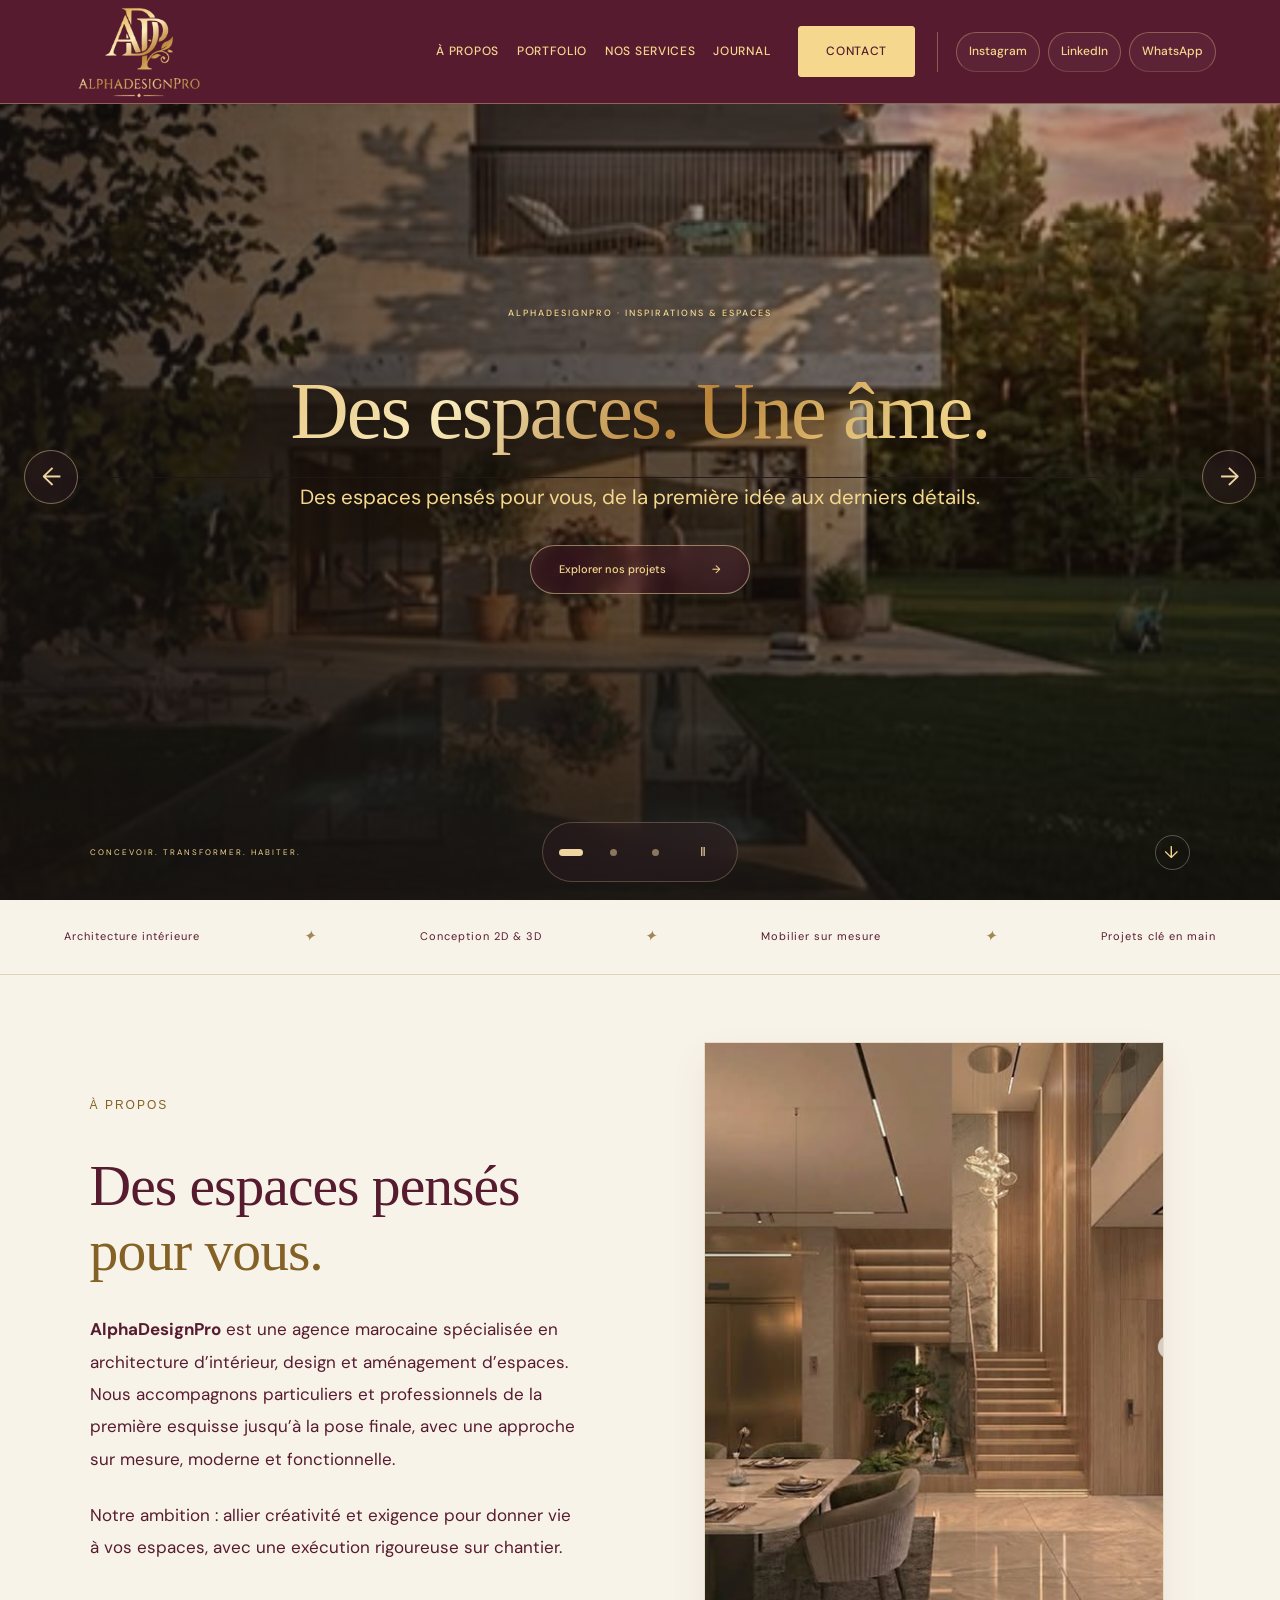
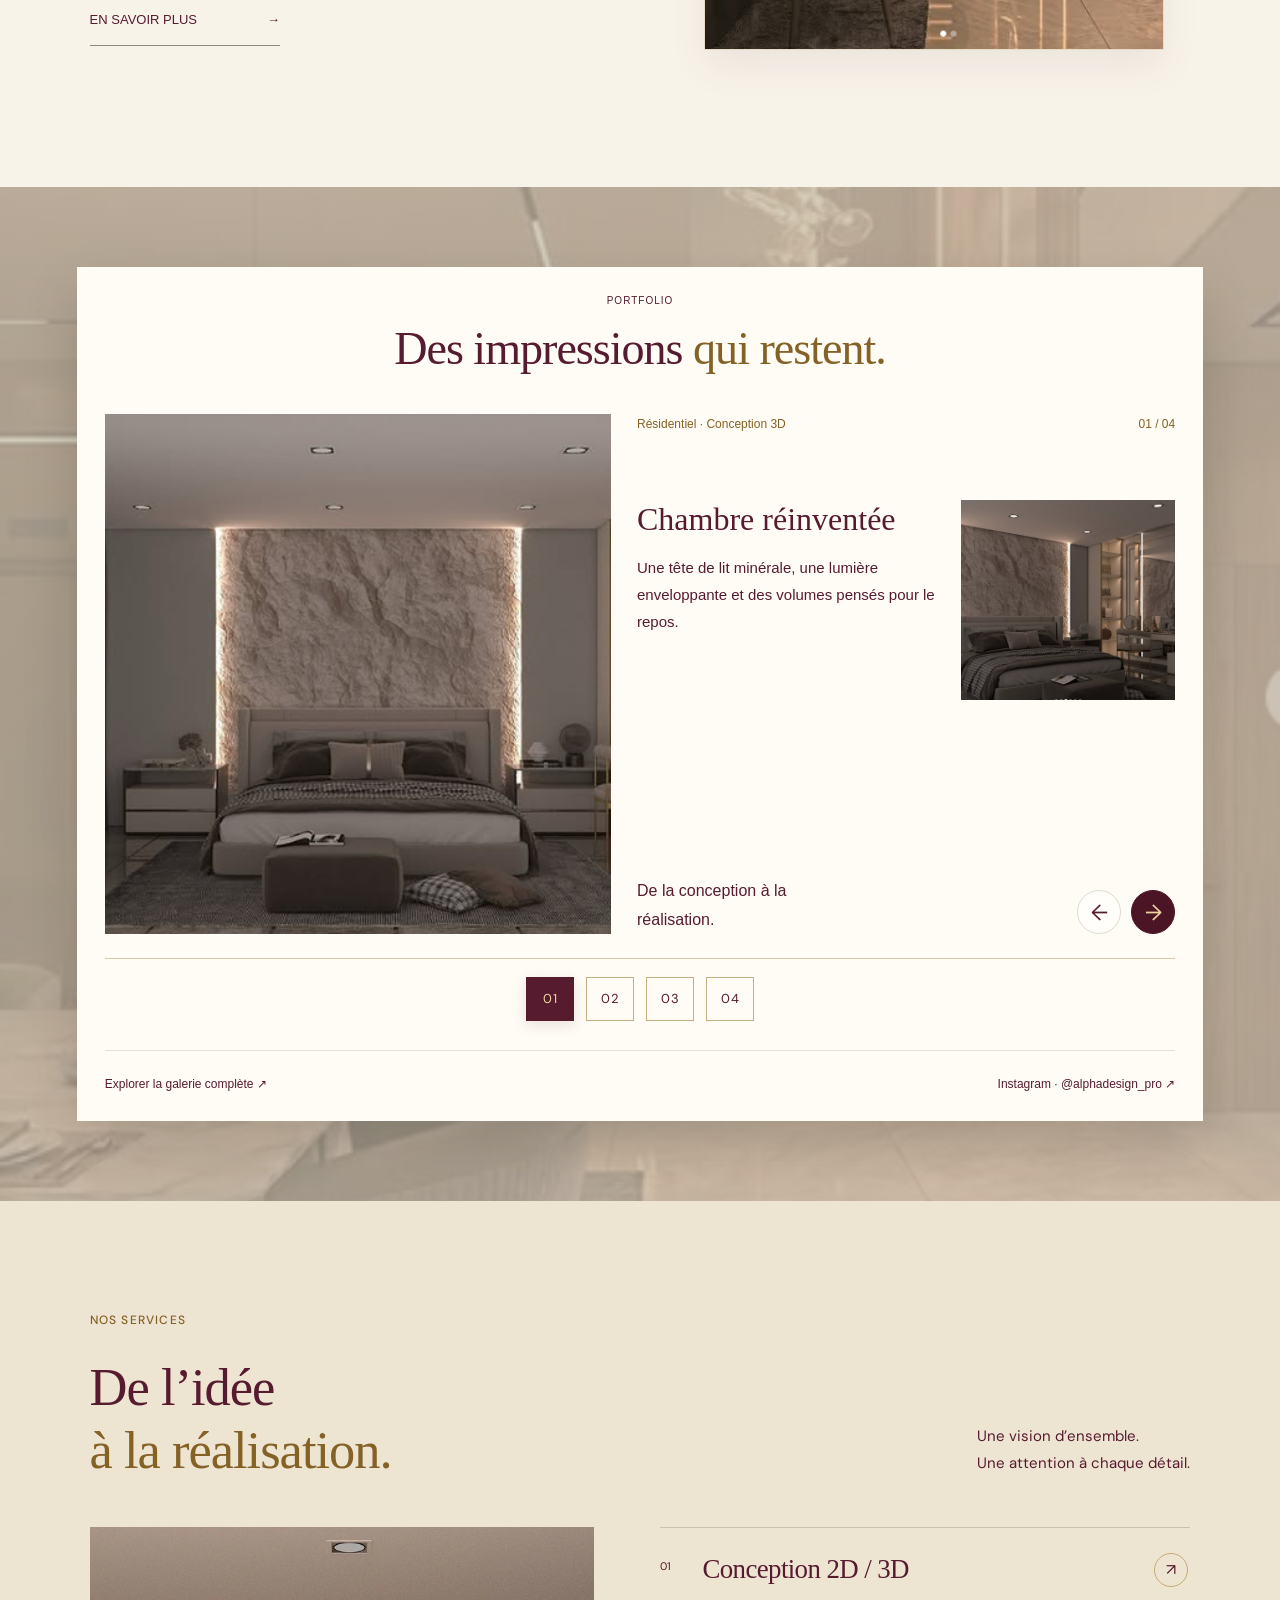
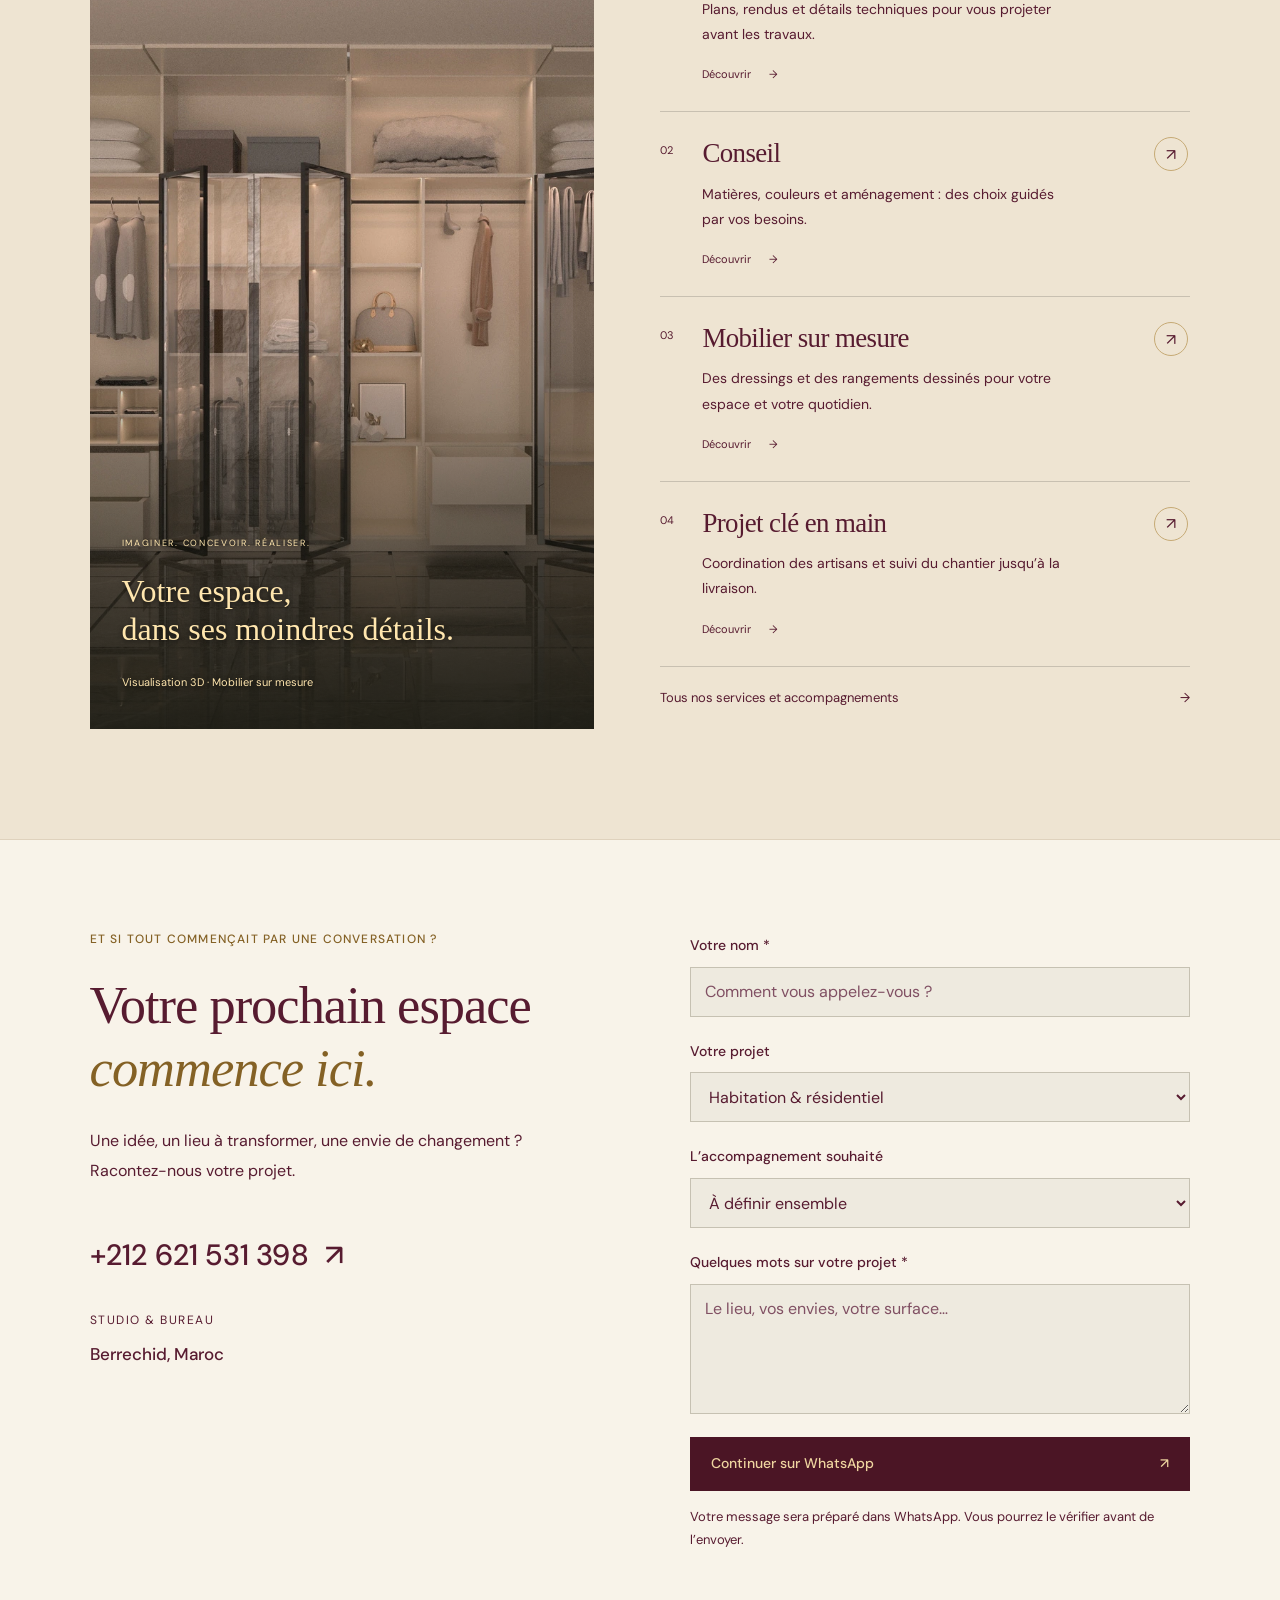
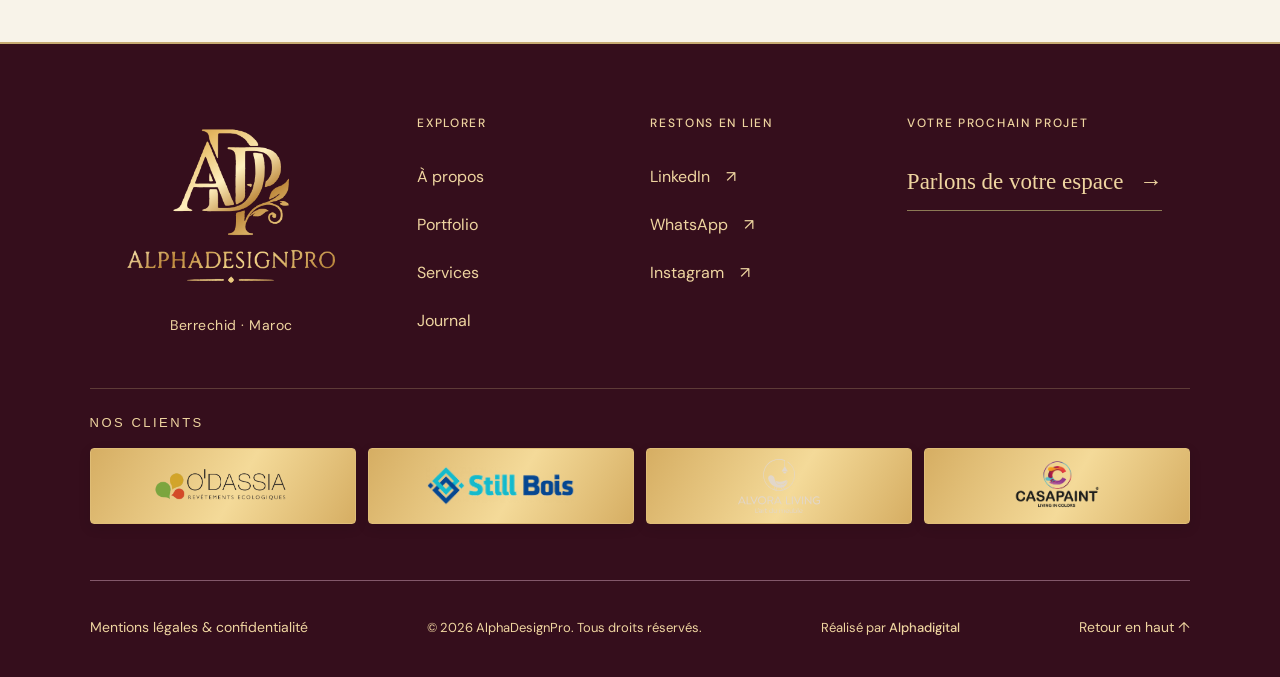
==== commit e99c4f9a: "Use official client logos instead of text labels" ====
--- a/index.html
+++ b/index.html
@@ -19,6 +19,6 @@
 <header class="header"><a class="wordmark" href="#accueil" aria-label="AlphaDesignPro, accueil"><span class="landscape-logo"><img src="assets/logo-dore-mobile.png" alt="AlphaDesignPro — Architecture intérieur" width="182" height="150"></span></a><button class="menu-toggle" aria-expanded="false" aria-controls="navigation"><span class="menu-label">Menu</span> <span class="menu-icon" aria-hidden="true">☰</span></button><nav id="navigation" aria-label="Navigation principale"><a href="studio.html">À propos</a><a href="projets.html">Portfolio</a><a href="services.html">Nos services</a><a href="studio.html#journal">Journal</a><a class="nav-cta" href="#contact">Contact</a><div class="nav-socials" aria-label="Réseaux sociaux"><a href="https://www.instagram.com/alphadesign_pro/" target="_blank" rel="noopener noreferrer">Instagram</a><a href="https://www.linkedin.com/in/nourhene-jaballah-b32a5642a/" target="_blank" rel="noopener noreferrer">LinkedIn</a><a href="https://wa.me/212621531398" target="_blank" rel="noopener noreferrer">WhatsApp</a></div></nav></header>
 <main id="main"><section class="hero" id="accueil"><div class="hero-copy"><p class="eyebrow"><span class="gold-line"></span> STUDIO D’ARCHITECTURE INTÉRIEURE · MAROC</p><h1>Des espaces.<br>Une âme.<br><em>La vôtre.</em></h1><p class="hero-description">Nous imaginons des espaces uniques, pensés pour vous.<br>Architecture intérieure, design et aménagement sur mesure, de la première esquisse jusqu’à l’installation finale.</p><a class="button gold" href="projets.html">Explorer nos projets <span aria-hidden="true">→</span></a><div class="hero-bottom"><span>CONCEVOIR. TRANSFORMER. HABITER.</span><a href="#apropos" aria-label="Découvrir le studio">↓</a></div></div><div class="hero-visual"><img src="assets/ambiance-villa.png" alt="Villa contemporaine avec jardin et piscine" fetchpriority="high" width="478" height="597"><div class="image-caption"><span>NOTRE UNIVERS</span><p>L’élégance dans chaque détail.</p><span>AlphaDesignPro</span></div><div class="vertical-label">L’ART DE DONNER VIE AUX ESPACES</div></div></section><div class="discipline-strip"><span>Architecture intérieure</span><i>✦</i><span>Conception 2D & 3D</span><i>✦</i><span>Mobilier sur mesure</span><i>✦</i><span>Projets clé en main</span></div><section class="about-editorial" id="apropos" aria-labelledby="about-heading"><div class="about-editorial-copy"><p class="about-kicker">À PROPOS</p><h2 id="about-heading">Des espaces pensés<br><em>pour vous.</em></h2><p><strong>AlphaDesignPro</strong> est une agence marocaine spécialisée en architecture d’intérieur, design et aménagement d’espaces. Nous accompagnons particuliers et professionnels de la première esquisse jusqu’à la pose finale, avec une approche sur mesure, moderne et fonctionnelle.</p><p>Notre ambition : allier créativité et exigence pour donner vie à vos espaces, avec une exécution rigoureuse sur chantier.</p><a class="about-more" href="studio.html">En savoir plus <span aria-hidden="true">→</span></a></div><div class="about-editorial-images"><figure><img src="assets/ambiance-escalier.png" alt="Intérieur aux boiseries chaleureuses et escalier éclairé" width="446" height="590" loading="lazy"></figure></div></section>
 <section class="folio-stage" id="realisations" aria-label="Portfolio"><div class="folio-panel"><header class="folio-heading"><p>PORTFOLIO</p><h2>Des impressions <em>qui restent.</em></h2></header><div class="folio-carousel" role="region" aria-roledescription="carrousel" aria-label="Projets AlphaDesignPro" tabindex="0"><article class="folio-slide"  aria-label="Projet 1 sur 4"><img class="folio-main" src="assets/chambre-vue-face.png" alt="Chambre réinventée — Résidentiel · Conception 3D" loading="eager"><div class="folio-description"><p class="folio-type">Résidentiel · Conception 3D</p><div><h3>Chambre réinventée</h3><p>Une tête de lit minérale, une lumière enveloppante et des volumes pensés pour le repos.</p></div><p class="folio-note">De la conception à la réalisation.</p></div><div class="folio-side"><span class="folio-number">01 / 04</span><figure><img src="assets/chambre-vue-detail.png" alt="Autre vue de la chambre — Conception 3D" loading="lazy"></figure></div></article><article class="folio-slide" hidden aria-label="Projet 2 sur 4"><img class="folio-main" src="assets/boutique-salon-rose.png" alt="Espaces commerciaux — Commercial · Conception 3D" loading="lazy"><div class="folio-description"><p class="folio-type">Commercial · Conception 3D</p><div><h3>Espaces commerciaux</h3><p>Des espaces commerciaux conçus sur mesure, alliant esthétique, fonctionnalité et identité de marque pour offrir une expérience client unique.</p></div><p class="folio-note">Aménagement d’un espace commercial.</p></div><div class="folio-side"><span class="folio-number">02 / 04</span><figure><img src="assets/boutique-detail-rose.png" alt="Autre vue de la boutique aux finitions roses et dorées" loading="lazy"><figcaption>Autre vue de la boutique</figcaption></figure></div></article><article class="folio-slide" hidden aria-label="Projet 3 sur 4"><img class="folio-main" src="assets/dressing-detail.webp" alt="Chaque chose à sa place — Mobilier · Conception sur mesure" loading="lazy"><div class="folio-description"><p class="folio-type">Mobilier · Conception sur mesure</p><div><h3>Chaque chose à sa place</h3><p>Du mobilier sur mesure, conçu pour allier fonctionnalité, esthétique et harmonie avec votre espace.</p></div><p class="folio-note">Études de mobilier sur mesure.</p></div><div class="folio-side"><span class="folio-number">03 / 04</span><figure class="folio-technical-detail"><img src="assets/dressing-plan.png" alt="Plan technique coté du dressing sur mesure" loading="lazy"><figcaption>Détail</figcaption></figure></div></article><article class="folio-slide folio-bathroom" hidden aria-label="Projet 4 sur 4"><img class="folio-main" src="assets/salle-bain-01.png" alt="Un rituel de bien-être — Résidentiel · Étude d’aménagement" loading="lazy"><div class="folio-description"><p class="folio-type">Résidentiel · Étude d’aménagement</p><div><h3>Un rituel de bien-être</h3><p>Du mobilier sur mesure, des finitions soignées et des matériaux de qualité pour un aménagement élégant et fonctionnel.</p></div><p class="folio-note">Projet de réaménagement intérieur.</p></div><div class="folio-side"><span class="folio-number">04 / 04</span><figure class="folio-portrait-detail"><img src="assets/salle-bain-04.png" alt="Autre vue de la salle de bain" loading="lazy"><figcaption>Autre vue de la salle de bain</figcaption></figure></div></article><div class="folio-controls" hidden><span class="folio-live" aria-live="polite" aria-atomic="true">Projet 1 sur 4</span><button type="button" data-folio-dir="-1" aria-label="Projet précédent">←</button><button type="button" data-folio-dir="1" aria-label="Projet suivant">→</button></div></div><div class="folio-footer"><a href="projets.html#realisations">Explorer la galerie complète ↗</a><a href="https://www.instagram.com/alphadesign_pro/" target="_blank" rel="noopener noreferrer">Instagram · @alphadesign_pro ↗</a></div></div></section>
-<section class="section home-services services-preview" id="services" aria-labelledby="home-services-title"><div class="preview-heading"><div><p class="eyebrow dark">NOS SERVICES</p><h2 id="home-services-title">De l’idée<br><em>à la réalisation.</em></h2></div><p>Une vision d’ensemble.<br>Une attention à chaque détail.</p></div><div class="preview-layout"><figure class="preview-photo"><img src="assets/dressing-lumineux.webp" alt="Conception 3D d’un dressing sur mesure présentée dans notre offre de services" loading="lazy" width="1500" height="1126"><figcaption><span>IMAGINER. CONCEVOIR. RÉALISER.</span><p>Votre espace,<br>dans ses moindres détails.</p><small>Visualisation 3D · Mobilier sur mesure</small></figcaption></figure><div class="preview-expertises"><a class="preview-service" href="services.html#etudes"><span class="preview-number">01</span><div><h3>Conception 2D / 3D</h3><p>Plans, rendus et détails techniques pour vous projeter avant les travaux.</p><span class="preview-discover">Découvrir <span aria-hidden="true">→</span></span></div><span class="preview-arrow" aria-hidden="true">↗</span></a><a class="preview-service" href="services.html#formules"><span class="preview-number">02</span><div><h3>Conseil</h3><p>Matières, couleurs et aménagement : des choix guidés par vos besoins.</p><span class="preview-discover">Découvrir <span aria-hidden="true">→</span></span></div><span class="preview-arrow" aria-hidden="true">↗</span></a><a class="preview-service" href="services.html#etude-entree"><span class="preview-number">03</span><div><h3>Mobilier sur mesure</h3><p>Des dressings et des rangements dessinés pour votre espace et votre quotidien.</p><span class="preview-discover">Découvrir <span aria-hidden="true">→</span></span></div><span class="preview-arrow" aria-hidden="true">↗</span></a><a class="preview-service" href="services.html#cle-en-main"><span class="preview-number">04</span><div><h3>Projet clé en main</h3><p>Coordination des artisans et suivi du chantier jusqu’à la livraison.</p><span class="preview-discover">Découvrir <span aria-hidden="true">→</span></span></div><span class="preview-arrow" aria-hidden="true">↗</span></a><a class="preview-all" href="services.html">Tous nos services et accompagnements <span aria-hidden="true">→</span></a></div></div></section><section class="section contact" id="contact"><div><p class="eyebrow">ET SI TOUT COMMENÇAIT PAR UNE CONVERSATION ?</p><h2>Votre prochain espace<br><em>commence ici.</em></h2><p>Une idée, un lieu à transformer, une envie de changement ?<br>Racontez-nous votre projet.</p><a class="contact-phone" href="tel:+212621531398">+212 621 531 398 <span aria-hidden="true">↗</span></a><p class="address">STUDIO & BUREAU<br><strong>Berrechid, Maroc</strong></p></div><form id="contact-form"><label for="name">Votre nom <span>*</span></label><input id="name" name="name" autocomplete="name" placeholder="Comment vous appelez-vous ?" required maxlength="100"><label for="project-type">Votre projet</label><select id="project-type" name="type"><option>Habitation & résidentiel</option><option>Boutique & bureaux</option><option>Hôtellerie & restauration</option><option>Mobilier sur mesure</option></select><label for="pack">L’accompagnement souhaité</label><select id="pack" name="pack"><option>À définir ensemble</option><option>Pack Conseil</option><option>Pack Conception 3D</option><option>Pack Clé en Main</option></select><label for="message">Quelques mots sur votre projet <span>*</span></label><textarea id="message" name="message" rows="3" placeholder="Le lieu, vos envies, votre surface…" required maxlength="2000"></textarea><button class="button gold" type="submit">Continuer sur WhatsApp <span aria-hidden="true">↗</span></button><p class="form-note">Votre message sera préparé dans WhatsApp. Vous pourrez le vérifier avant de l’envoyer.</p></form></section></main><footer class="premium-footer"><div class="footer-intro"><a class="footer-brand" href="index.html"><span class="landscape-logo"><img src="assets/logo-dore-mobile.png" alt="AlphaDesignPro — Architecture intérieur" width="182" height="150"></span></a><span class="footer-location">Berrechid · Maroc</span></div><div class="footer-column"><h2>Explorer</h2><a href="studio.html">À propos</a><a href="projets.html">Portfolio</a><a href="services.html">Services</a><a href="studio.html#journal">Journal</a></div><div class="footer-column"><h2>Restons en lien</h2><a href="https://www.linkedin.com/in/nourhene-jaballah-b32a5642a/" target="_blank" rel="noopener noreferrer">LinkedIn <span aria-hidden="true">↗</span></a><a href="https://wa.me/212621531398" target="_blank" rel="noopener noreferrer">WhatsApp <span aria-hidden="true">↗</span></a><a href="https://www.instagram.com/alphadesign_pro/" target="_blank" rel="noopener noreferrer">Instagram <span aria-hidden="true">↗</span></a></div><div class="footer-column"><h2>Votre prochain projet</h2><a class="footer-project" href="#contact">Parlons de votre espace <span aria-hidden="true">→</span></a></div><section class="footer-clients" aria-label="Nos clients"><h2>Nos clients</h2><div><a href="https://odassia.com/" target="_blank" rel="noopener noreferrer">O’dassia <span aria-hidden="true">↗</span></a><a href="https://www.stillbois.com/index.php" target="_blank" rel="noopener noreferrer">Still Bois <span aria-hidden="true">↗</span></a><a href="https://alvoraliving.ma/" target="_blank" rel="noopener noreferrer">Alvora Living <span aria-hidden="true">↗</span></a><a href="https://casapaint.com.tn/" target="_blank" rel="noopener noreferrer">Casapaint <span aria-hidden="true">↗</span></a></div></section><div class="footer-bottom"><a href="confidentialite.html">Mentions légales &amp; confidentialité</a><span>© <span id="year">2026</span> AlphaDesignPro. Tous droits réservés.</span><span class="footer-credit">Réalisé par <strong>Alphadigital</strong></span><a href="#main" aria-label="Retour en haut de la page">Retour en haut ↑</a></div></footer>
+<section class="section home-services services-preview" id="services" aria-labelledby="home-services-title"><div class="preview-heading"><div><p class="eyebrow dark">NOS SERVICES</p><h2 id="home-services-title">De l’idée<br><em>à la réalisation.</em></h2></div><p>Une vision d’ensemble.<br>Une attention à chaque détail.</p></div><div class="preview-layout"><figure class="preview-photo"><img src="assets/dressing-lumineux.webp" alt="Conception 3D d’un dressing sur mesure présentée dans notre offre de services" loading="lazy" width="1500" height="1126"><figcaption><span>IMAGINER. CONCEVOIR. RÉALISER.</span><p>Votre espace,<br>dans ses moindres détails.</p><small>Visualisation 3D · Mobilier sur mesure</small></figcaption></figure><div class="preview-expertises"><a class="preview-service" href="services.html#etudes"><span class="preview-number">01</span><div><h3>Conception 2D / 3D</h3><p>Plans, rendus et détails techniques pour vous projeter avant les travaux.</p><span class="preview-discover">Découvrir <span aria-hidden="true">→</span></span></div><span class="preview-arrow" aria-hidden="true">↗</span></a><a class="preview-service" href="services.html#formules"><span class="preview-number">02</span><div><h3>Conseil</h3><p>Matières, couleurs et aménagement : des choix guidés par vos besoins.</p><span class="preview-discover">Découvrir <span aria-hidden="true">→</span></span></div><span class="preview-arrow" aria-hidden="true">↗</span></a><a class="preview-service" href="services.html#etude-entree"><span class="preview-number">03</span><div><h3>Mobilier sur mesure</h3><p>Des dressings et des rangements dessinés pour votre espace et votre quotidien.</p><span class="preview-discover">Découvrir <span aria-hidden="true">→</span></span></div><span class="preview-arrow" aria-hidden="true">↗</span></a><a class="preview-service" href="services.html#cle-en-main"><span class="preview-number">04</span><div><h3>Projet clé en main</h3><p>Coordination des artisans et suivi du chantier jusqu’à la livraison.</p><span class="preview-discover">Découvrir <span aria-hidden="true">→</span></span></div><span class="preview-arrow" aria-hidden="true">↗</span></a><a class="preview-all" href="services.html">Tous nos services et accompagnements <span aria-hidden="true">→</span></a></div></div></section><section class="section contact" id="contact"><div><p class="eyebrow">ET SI TOUT COMMENÇAIT PAR UNE CONVERSATION ?</p><h2>Votre prochain espace<br><em>commence ici.</em></h2><p>Une idée, un lieu à transformer, une envie de changement ?<br>Racontez-nous votre projet.</p><a class="contact-phone" href="tel:+212621531398">+212 621 531 398 <span aria-hidden="true">↗</span></a><p class="address">STUDIO & BUREAU<br><strong>Berrechid, Maroc</strong></p></div><form id="contact-form"><label for="name">Votre nom <span>*</span></label><input id="name" name="name" autocomplete="name" placeholder="Comment vous appelez-vous ?" required maxlength="100"><label for="project-type">Votre projet</label><select id="project-type" name="type"><option>Habitation & résidentiel</option><option>Boutique & bureaux</option><option>Hôtellerie & restauration</option><option>Mobilier sur mesure</option></select><label for="pack">L’accompagnement souhaité</label><select id="pack" name="pack"><option>À définir ensemble</option><option>Pack Conseil</option><option>Pack Conception 3D</option><option>Pack Clé en Main</option></select><label for="message">Quelques mots sur votre projet <span>*</span></label><textarea id="message" name="message" rows="3" placeholder="Le lieu, vos envies, votre surface…" required maxlength="2000"></textarea><button class="button gold" type="submit">Continuer sur WhatsApp <span aria-hidden="true">↗</span></button><p class="form-note">Votre message sera préparé dans WhatsApp. Vous pourrez le vérifier avant de l’envoyer.</p></form></section></main><footer class="premium-footer"><div class="footer-intro"><a class="footer-brand" href="index.html"><span class="landscape-logo"><img src="assets/logo-dore-mobile.png" alt="AlphaDesignPro — Architecture intérieur" width="182" height="150"></span></a><span class="footer-location">Berrechid · Maroc</span></div><div class="footer-column"><h2>Explorer</h2><a href="studio.html">À propos</a><a href="projets.html">Portfolio</a><a href="services.html">Services</a><a href="studio.html#journal">Journal</a></div><div class="footer-column"><h2>Restons en lien</h2><a href="https://www.linkedin.com/in/nourhene-jaballah-b32a5642a/" target="_blank" rel="noopener noreferrer">LinkedIn <span aria-hidden="true">↗</span></a><a href="https://wa.me/212621531398" target="_blank" rel="noopener noreferrer">WhatsApp <span aria-hidden="true">↗</span></a><a href="https://www.instagram.com/alphadesign_pro/" target="_blank" rel="noopener noreferrer">Instagram <span aria-hidden="true">↗</span></a></div><div class="footer-column"><h2>Votre prochain projet</h2><a class="footer-project" href="#contact">Parlons de votre espace <span aria-hidden="true">→</span></a></div><section class="footer-clients" aria-label="Nos clients"><h2>Nos clients</h2><div><a href="https://odassia.com/" target="_blank" rel="noopener noreferrer"><img src="assets/client-odassia.png" alt="O’dassia" loading="lazy"></a><a href="https://www.stillbois.com/index.php" target="_blank" rel="noopener noreferrer"><img src="assets/client-stillbois.png" alt="Still Bois" loading="lazy"></a><a href="https://alvoraliving.ma/" target="_blank" rel="noopener noreferrer"><img src="assets/client-alvora.svg" alt="Alvora Living" loading="lazy"></a><a href="https://casapaint.com.tn/" target="_blank" rel="noopener noreferrer"><img src="assets/client-casapaint.webp" alt="Casapaint" loading="lazy"></a></div></section><div class="footer-bottom"><a href="confidentialite.html">Mentions légales &amp; confidentialité</a><span>© <span id="year">2026</span> AlphaDesignPro. Tous droits réservés.</span><span class="footer-credit">Réalisé par <strong>Alphadigital</strong></span><a href="#main" aria-label="Retour en haut de la page">Retour en haut ↑</a></div></footer>
 <dialog id="project-dialog"><button class="dialog-close" aria-label="Fermer le projet">×</button><div id="dialog-content"></div></dialog>
 </body></html>
--- a/footer.css
+++ b/footer.css
@@ -19,3 +19,24 @@
 .premium-footer .footer-clients a{display:flex;align-items:center;justify-content:space-between;gap:10px;padding:18px;border:1px solid #d8bf8855;font:22px/1.4 Georgia,serif;transition:background .25s}
 .premium-footer .footer-clients a:hover{background:#d8bf8815}
 @media(max-width:760px){.premium-footer .footer-clients>div{grid-template-columns:repeat(2,minmax(0,1fr))}.premium-footer .footer-clients a{font-size:18px;padding:14px}}
+/* Client directory: warm ivory cards against the burgundy footer. */
+body .premium-footer .footer-clients{padding:32px 0 8px}
+body .premium-footer .footer-clients h2{font-size:13px;letter-spacing:2.5px;margin-bottom:24px}
+body .premium-footer .footer-clients>div{gap:18px}
+body.brand-text .premium-footer .footer-clients a{position:relative;min-height:112px;padding:26px 24px;background:#f2e9da;border:1px solid #dfc58e;border-radius:4px;color:#571b30!important;-webkit-text-fill-color:#571b30;font:400 clamp(22px,2vw,29px)/1.25 Georgia,serif;box-shadow:0 8px 24px #18081020;transition:transform .3s,background .3s,box-shadow .3s}
+body .premium-footer .footer-clients a:before{content:'';position:absolute;top:16px;left:24px;width:28px;height:2px;background:#a77c37;transition:width .3s}
+body.brand-text .premium-footer .footer-clients a span{display:flex;align-items:center;justify-content:center;flex-shrink:0;width:34px;height:34px;border:1px solid #a77c3755;border-radius:50%;font:18px Arial,sans-serif;color:#846125!important;-webkit-text-fill-color:#846125;transition:transform .3s}
+@media(hover:hover){body.brand-text .premium-footer .footer-clients a:hover{background:#fff7e9;transform:translateY(-5px);box-shadow:0 14px 30px #18081035}body .premium-footer .footer-clients a:hover:before{width:48px}body .premium-footer .footer-clients a:hover span{transform:rotate(45deg)}}
+@media(max-width:760px){body .premium-footer .footer-clients>div{gap:12px}body.brand-text .premium-footer .footer-clients a{min-height:110px;padding:26px 16px 18px;font-size:21px;flex-wrap:wrap}body .premium-footer .footer-clients a:before{left:16px}body .premium-footer .footer-clients a span{width:28px;height:28px}}
+@media(prefers-reduced-motion:reduce){body .premium-footer .footer-clients a,body .premium-footer .footer-clients a:before,body .premium-footer .footer-clients a span{transition:none}body .premium-footer .footer-clients a:hover,body .premium-footer .footer-clients a:hover span{transform:none}}
+/* Compact gold client cards. */
+body .premium-footer .footer-clients{padding:24px 0 4px}
+body .premium-footer .footer-clients h2{margin-bottom:16px}
+body .premium-footer .footer-clients>div{gap:12px}
+body.brand-text .premium-footer .footer-clients a{min-height:68px;padding:16px 18px;font-size:21px;background:linear-gradient(120deg,#d6ae63,#f4da99 55%,#d6ae63);border-color:#dfbd77;box-shadow:0 4px 12px #18081020}
+body .premium-footer .footer-clients a:before{display:none}
+body.brand-text .premium-footer .footer-clients a span{width:28px;height:28px;font-size:16px}
+@media(hover:hover){body.brand-text .premium-footer .footer-clients a:hover{background:linear-gradient(120deg,#e2bc76,#ffe6ad 55%,#e2bc76);transform:translateY(-2px)}}
+@media(max-width:760px){body.brand-text .premium-footer .footer-clients a{min-height:64px;padding:12px;font-size:18px;gap:8px}body .premium-footer .footer-clients>div{gap:10px}}
+@media(prefers-reduced-motion:reduce){body .premium-footer .footer-clients a:hover{transform:none}}
+body.brand-text .premium-footer .footer-clients a:has(img){justify-content:center;padding:10px 18px;min-height:76px}body .premium-footer .footer-clients a img{display:block;width:100%;max-width:150px;height:54px;object-fit:contain;filter:none}
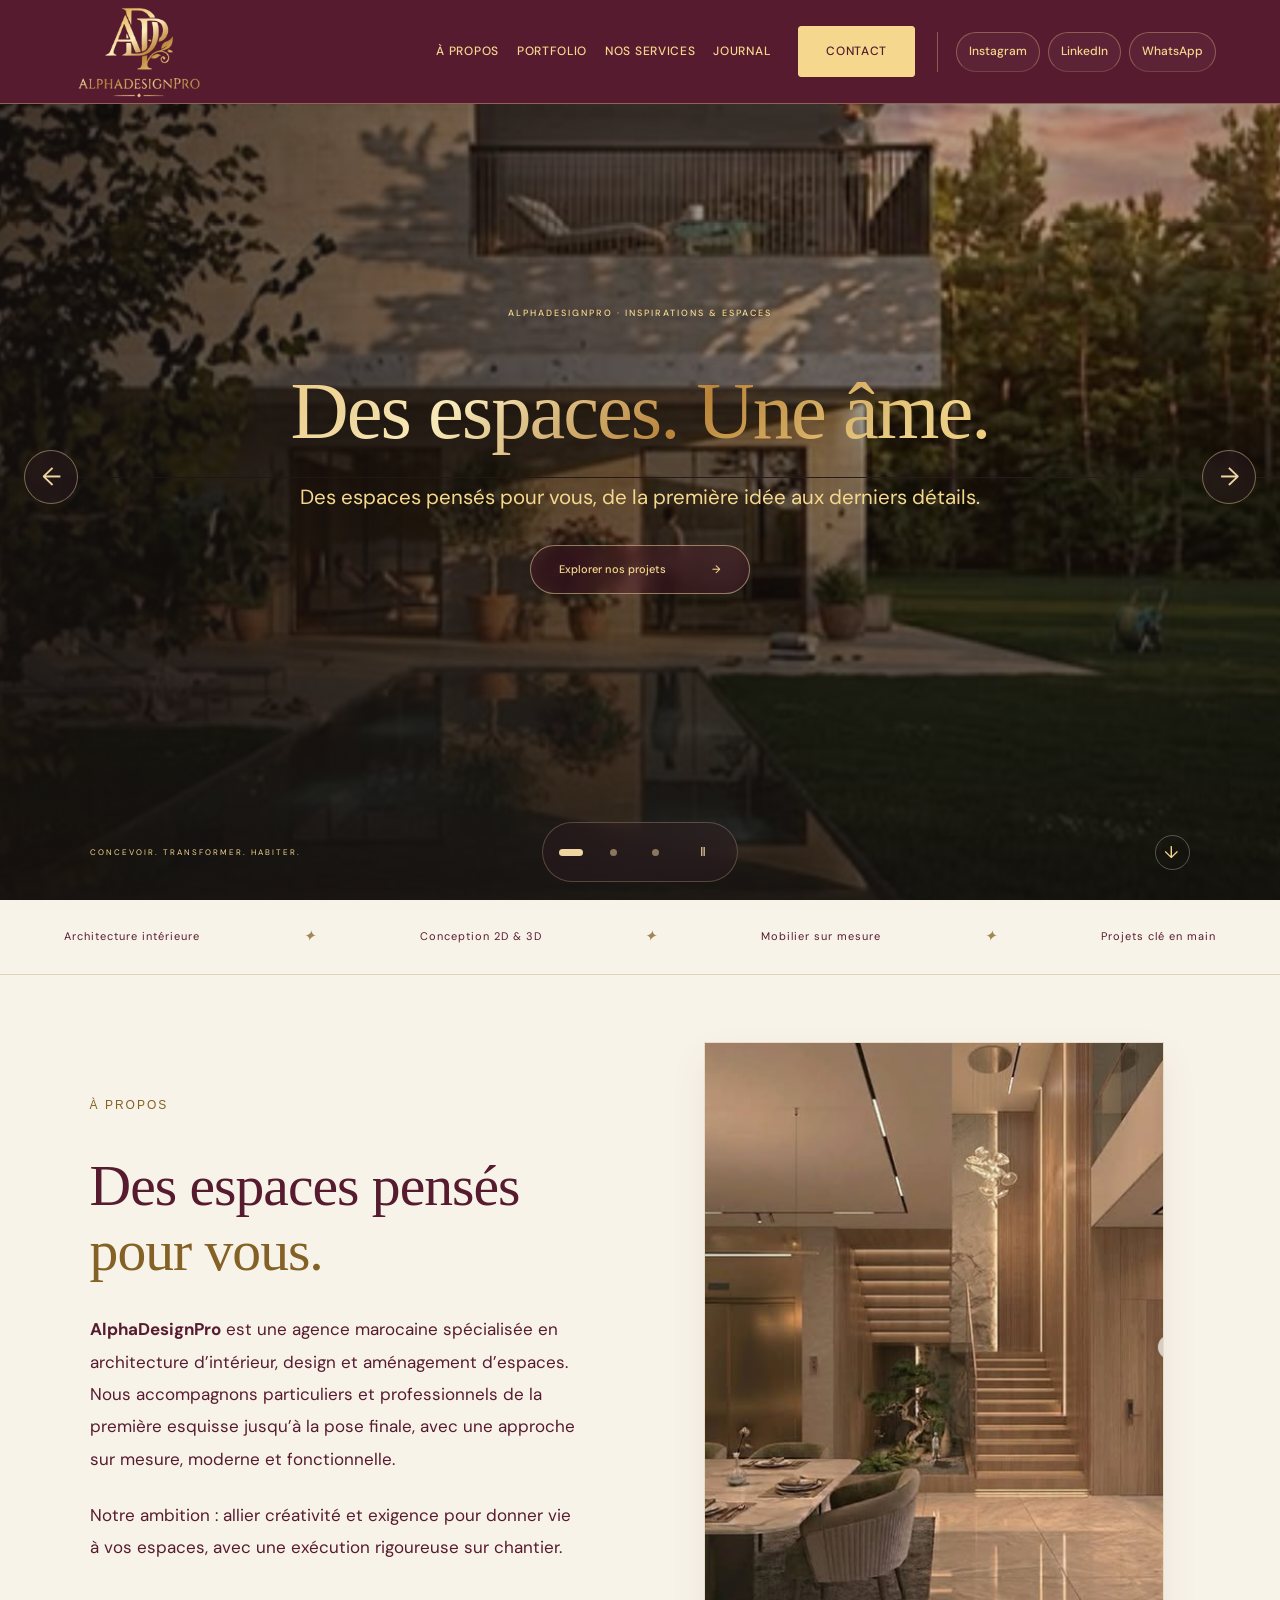
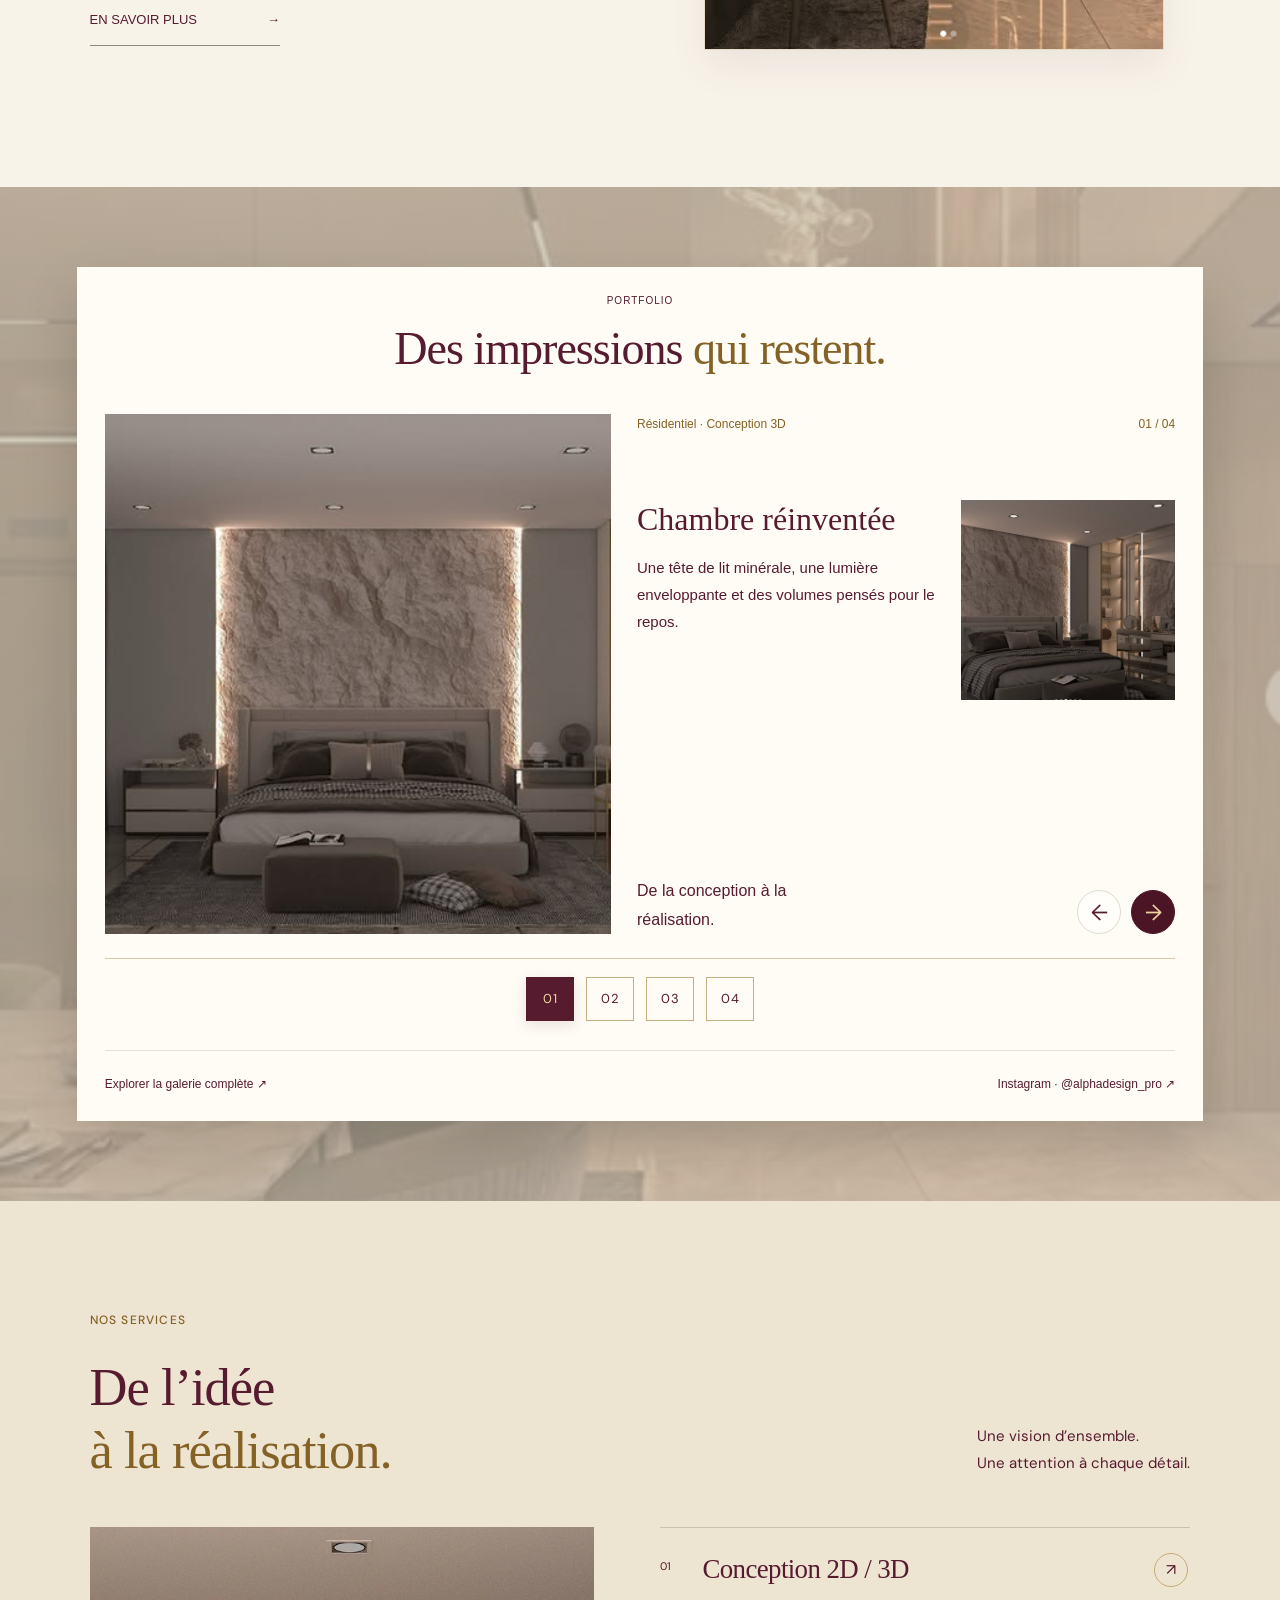
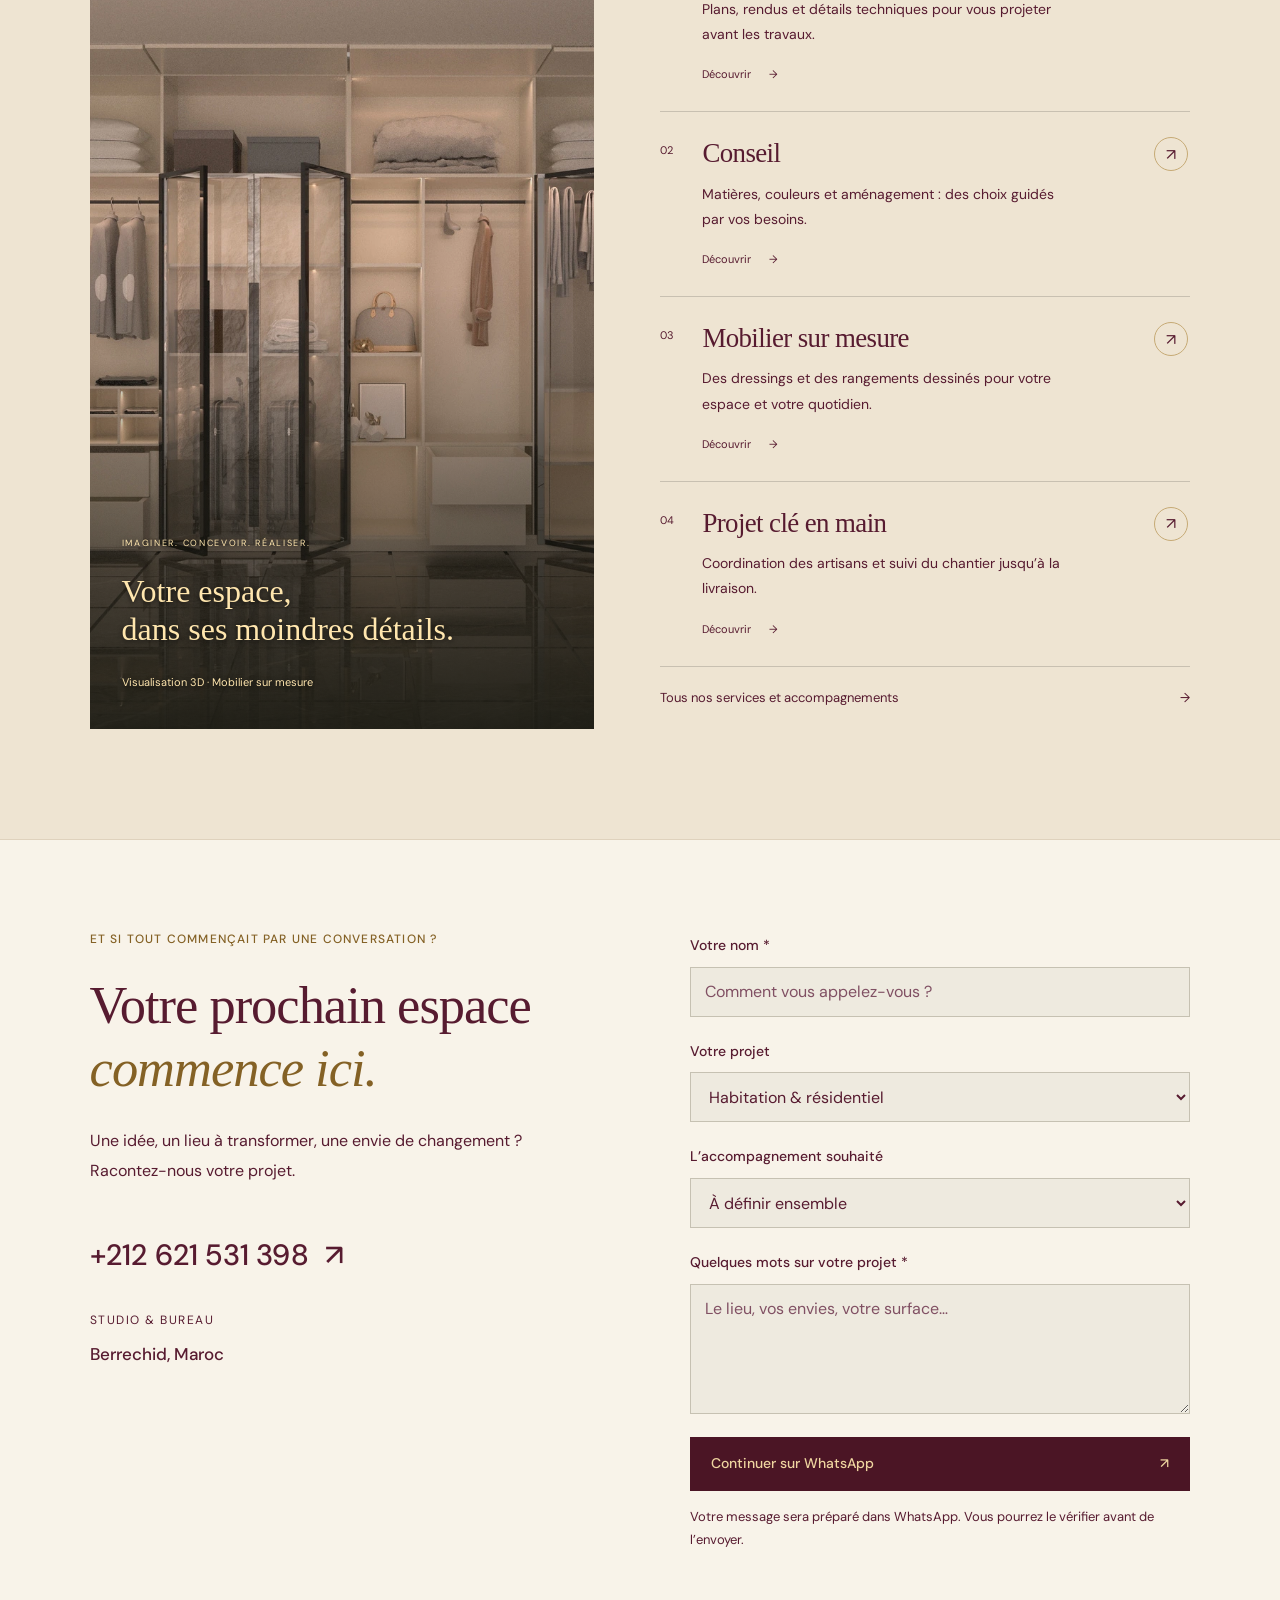
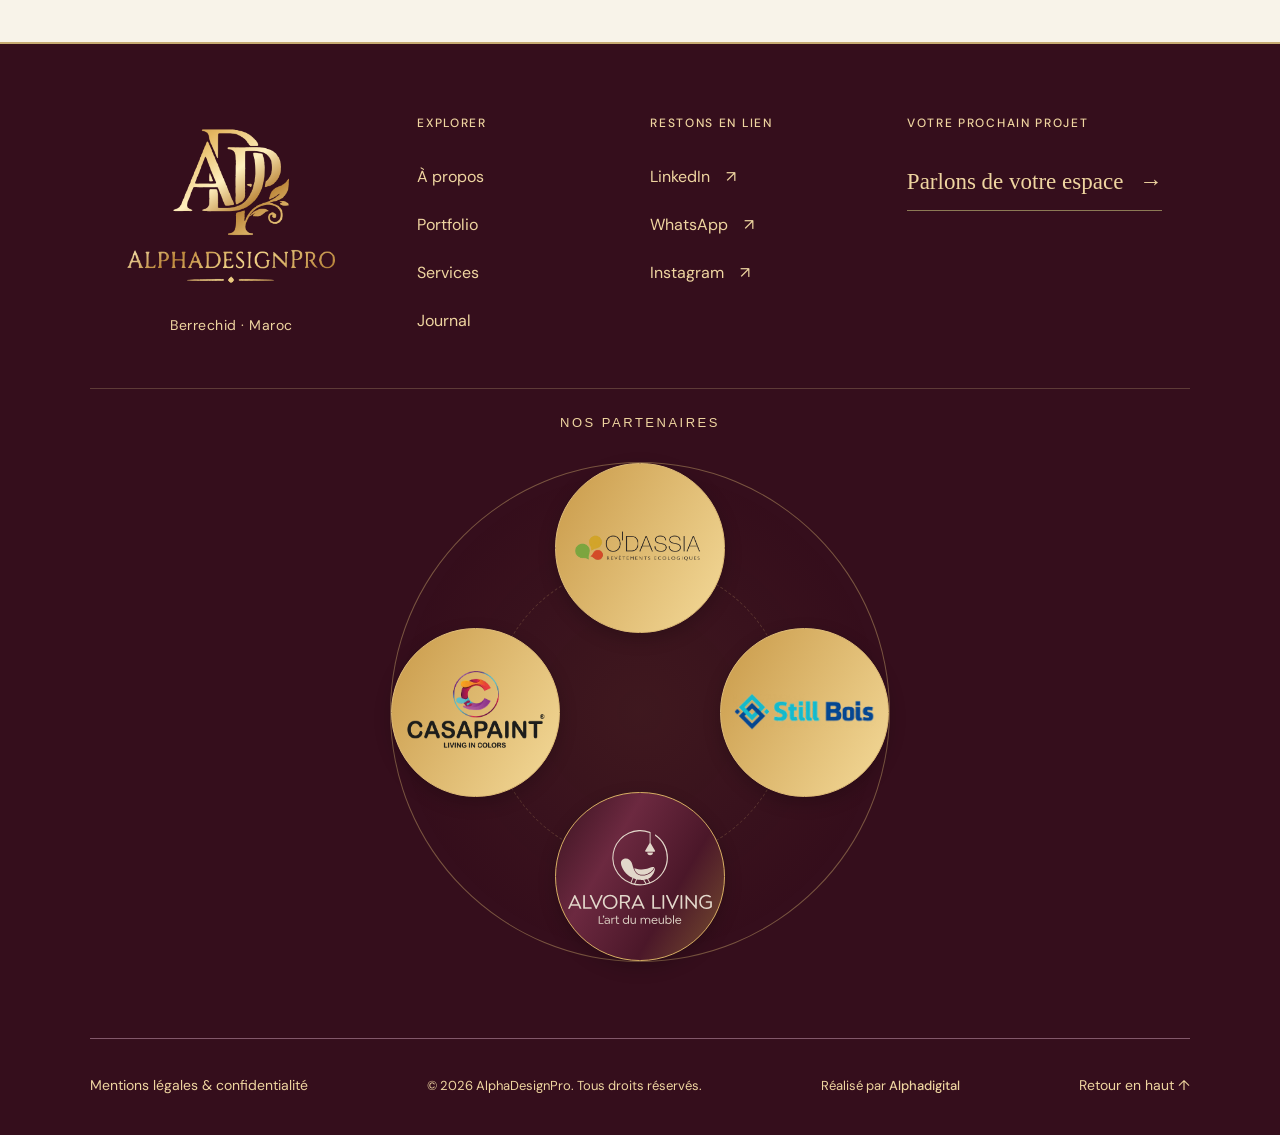
==== commit 4f7c0bac: "Present partners as rotating logos inside circular footer layout" ====
--- a/index.html
+++ b/index.html
@@ -19,6 +19,6 @@
 <header class="header"><a class="wordmark" href="#accueil" aria-label="AlphaDesignPro, accueil"><span class="landscape-logo"><img src="assets/logo-dore-mobile.png" alt="AlphaDesignPro — Architecture intérieur" width="182" height="150"></span></a><button class="menu-toggle" aria-expanded="false" aria-controls="navigation"><span class="menu-label">Menu</span> <span class="menu-icon" aria-hidden="true">☰</span></button><nav id="navigation" aria-label="Navigation principale"><a href="studio.html">À propos</a><a href="projets.html">Portfolio</a><a href="services.html">Nos services</a><a href="studio.html#journal">Journal</a><a class="nav-cta" href="#contact">Contact</a><div class="nav-socials" aria-label="Réseaux sociaux"><a href="https://www.instagram.com/alphadesign_pro/" target="_blank" rel="noopener noreferrer">Instagram</a><a href="https://www.linkedin.com/in/nourhene-jaballah-b32a5642a/" target="_blank" rel="noopener noreferrer">LinkedIn</a><a href="https://wa.me/212621531398" target="_blank" rel="noopener noreferrer">WhatsApp</a></div></nav></header>
 <main id="main"><section class="hero" id="accueil"><div class="hero-copy"><p class="eyebrow"><span class="gold-line"></span> STUDIO D’ARCHITECTURE INTÉRIEURE · MAROC</p><h1>Des espaces.<br>Une âme.<br><em>La vôtre.</em></h1><p class="hero-description">Nous imaginons des espaces uniques, pensés pour vous.<br>Architecture intérieure, design et aménagement sur mesure, de la première esquisse jusqu’à l’installation finale.</p><a class="button gold" href="projets.html">Explorer nos projets <span aria-hidden="true">→</span></a><div class="hero-bottom"><span>CONCEVOIR. TRANSFORMER. HABITER.</span><a href="#apropos" aria-label="Découvrir le studio">↓</a></div></div><div class="hero-visual"><img src="assets/ambiance-villa.png" alt="Villa contemporaine avec jardin et piscine" fetchpriority="high" width="478" height="597"><div class="image-caption"><span>NOTRE UNIVERS</span><p>L’élégance dans chaque détail.</p><span>AlphaDesignPro</span></div><div class="vertical-label">L’ART DE DONNER VIE AUX ESPACES</div></div></section><div class="discipline-strip"><span>Architecture intérieure</span><i>✦</i><span>Conception 2D & 3D</span><i>✦</i><span>Mobilier sur mesure</span><i>✦</i><span>Projets clé en main</span></div><section class="about-editorial" id="apropos" aria-labelledby="about-heading"><div class="about-editorial-copy"><p class="about-kicker">À PROPOS</p><h2 id="about-heading">Des espaces pensés<br><em>pour vous.</em></h2><p><strong>AlphaDesignPro</strong> est une agence marocaine spécialisée en architecture d’intérieur, design et aménagement d’espaces. Nous accompagnons particuliers et professionnels de la première esquisse jusqu’à la pose finale, avec une approche sur mesure, moderne et fonctionnelle.</p><p>Notre ambition : allier créativité et exigence pour donner vie à vos espaces, avec une exécution rigoureuse sur chantier.</p><a class="about-more" href="studio.html">En savoir plus <span aria-hidden="true">→</span></a></div><div class="about-editorial-images"><figure><img src="assets/ambiance-escalier.png" alt="Intérieur aux boiseries chaleureuses et escalier éclairé" width="446" height="590" loading="lazy"></figure></div></section>
 <section class="folio-stage" id="realisations" aria-label="Portfolio"><div class="folio-panel"><header class="folio-heading"><p>PORTFOLIO</p><h2>Des impressions <em>qui restent.</em></h2></header><div class="folio-carousel" role="region" aria-roledescription="carrousel" aria-label="Projets AlphaDesignPro" tabindex="0"><article class="folio-slide"  aria-label="Projet 1 sur 4"><img class="folio-main" src="assets/chambre-vue-face.png" alt="Chambre réinventée — Résidentiel · Conception 3D" loading="eager"><div class="folio-description"><p class="folio-type">Résidentiel · Conception 3D</p><div><h3>Chambre réinventée</h3><p>Une tête de lit minérale, une lumière enveloppante et des volumes pensés pour le repos.</p></div><p class="folio-note">De la conception à la réalisation.</p></div><div class="folio-side"><span class="folio-number">01 / 04</span><figure><img src="assets/chambre-vue-detail.png" alt="Autre vue de la chambre — Conception 3D" loading="lazy"></figure></div></article><article class="folio-slide" hidden aria-label="Projet 2 sur 4"><img class="folio-main" src="assets/boutique-salon-rose.png" alt="Espaces commerciaux — Commercial · Conception 3D" loading="lazy"><div class="folio-description"><p class="folio-type">Commercial · Conception 3D</p><div><h3>Espaces commerciaux</h3><p>Des espaces commerciaux conçus sur mesure, alliant esthétique, fonctionnalité et identité de marque pour offrir une expérience client unique.</p></div><p class="folio-note">Aménagement d’un espace commercial.</p></div><div class="folio-side"><span class="folio-number">02 / 04</span><figure><img src="assets/boutique-detail-rose.png" alt="Autre vue de la boutique aux finitions roses et dorées" loading="lazy"><figcaption>Autre vue de la boutique</figcaption></figure></div></article><article class="folio-slide" hidden aria-label="Projet 3 sur 4"><img class="folio-main" src="assets/dressing-detail.webp" alt="Chaque chose à sa place — Mobilier · Conception sur mesure" loading="lazy"><div class="folio-description"><p class="folio-type">Mobilier · Conception sur mesure</p><div><h3>Chaque chose à sa place</h3><p>Du mobilier sur mesure, conçu pour allier fonctionnalité, esthétique et harmonie avec votre espace.</p></div><p class="folio-note">Études de mobilier sur mesure.</p></div><div class="folio-side"><span class="folio-number">03 / 04</span><figure class="folio-technical-detail"><img src="assets/dressing-plan.png" alt="Plan technique coté du dressing sur mesure" loading="lazy"><figcaption>Détail</figcaption></figure></div></article><article class="folio-slide folio-bathroom" hidden aria-label="Projet 4 sur 4"><img class="folio-main" src="assets/salle-bain-01.png" alt="Un rituel de bien-être — Résidentiel · Étude d’aménagement" loading="lazy"><div class="folio-description"><p class="folio-type">Résidentiel · Étude d’aménagement</p><div><h3>Un rituel de bien-être</h3><p>Du mobilier sur mesure, des finitions soignées et des matériaux de qualité pour un aménagement élégant et fonctionnel.</p></div><p class="folio-note">Projet de réaménagement intérieur.</p></div><div class="folio-side"><span class="folio-number">04 / 04</span><figure class="folio-portrait-detail"><img src="assets/salle-bain-04.png" alt="Autre vue de la salle de bain" loading="lazy"><figcaption>Autre vue de la salle de bain</figcaption></figure></div></article><div class="folio-controls" hidden><span class="folio-live" aria-live="polite" aria-atomic="true">Projet 1 sur 4</span><button type="button" data-folio-dir="-1" aria-label="Projet précédent">←</button><button type="button" data-folio-dir="1" aria-label="Projet suivant">→</button></div></div><div class="folio-footer"><a href="projets.html#realisations">Explorer la galerie complète ↗</a><a href="https://www.instagram.com/alphadesign_pro/" target="_blank" rel="noopener noreferrer">Instagram · @alphadesign_pro ↗</a></div></div></section>
-<section class="section home-services services-preview" id="services" aria-labelledby="home-services-title"><div class="preview-heading"><div><p class="eyebrow dark">NOS SERVICES</p><h2 id="home-services-title">De l’idée<br><em>à la réalisation.</em></h2></div><p>Une vision d’ensemble.<br>Une attention à chaque détail.</p></div><div class="preview-layout"><figure class="preview-photo"><img src="assets/dressing-lumineux.webp" alt="Conception 3D d’un dressing sur mesure présentée dans notre offre de services" loading="lazy" width="1500" height="1126"><figcaption><span>IMAGINER. CONCEVOIR. RÉALISER.</span><p>Votre espace,<br>dans ses moindres détails.</p><small>Visualisation 3D · Mobilier sur mesure</small></figcaption></figure><div class="preview-expertises"><a class="preview-service" href="services.html#etudes"><span class="preview-number">01</span><div><h3>Conception 2D / 3D</h3><p>Plans, rendus et détails techniques pour vous projeter avant les travaux.</p><span class="preview-discover">Découvrir <span aria-hidden="true">→</span></span></div><span class="preview-arrow" aria-hidden="true">↗</span></a><a class="preview-service" href="services.html#formules"><span class="preview-number">02</span><div><h3>Conseil</h3><p>Matières, couleurs et aménagement : des choix guidés par vos besoins.</p><span class="preview-discover">Découvrir <span aria-hidden="true">→</span></span></div><span class="preview-arrow" aria-hidden="true">↗</span></a><a class="preview-service" href="services.html#etude-entree"><span class="preview-number">03</span><div><h3>Mobilier sur mesure</h3><p>Des dressings et des rangements dessinés pour votre espace et votre quotidien.</p><span class="preview-discover">Découvrir <span aria-hidden="true">→</span></span></div><span class="preview-arrow" aria-hidden="true">↗</span></a><a class="preview-service" href="services.html#cle-en-main"><span class="preview-number">04</span><div><h3>Projet clé en main</h3><p>Coordination des artisans et suivi du chantier jusqu’à la livraison.</p><span class="preview-discover">Découvrir <span aria-hidden="true">→</span></span></div><span class="preview-arrow" aria-hidden="true">↗</span></a><a class="preview-all" href="services.html">Tous nos services et accompagnements <span aria-hidden="true">→</span></a></div></div></section><section class="section contact" id="contact"><div><p class="eyebrow">ET SI TOUT COMMENÇAIT PAR UNE CONVERSATION ?</p><h2>Votre prochain espace<br><em>commence ici.</em></h2><p>Une idée, un lieu à transformer, une envie de changement ?<br>Racontez-nous votre projet.</p><a class="contact-phone" href="tel:+212621531398">+212 621 531 398 <span aria-hidden="true">↗</span></a><p class="address">STUDIO & BUREAU<br><strong>Berrechid, Maroc</strong></p></div><form id="contact-form"><label for="name">Votre nom <span>*</span></label><input id="name" name="name" autocomplete="name" placeholder="Comment vous appelez-vous ?" required maxlength="100"><label for="project-type">Votre projet</label><select id="project-type" name="type"><option>Habitation & résidentiel</option><option>Boutique & bureaux</option><option>Hôtellerie & restauration</option><option>Mobilier sur mesure</option></select><label for="pack">L’accompagnement souhaité</label><select id="pack" name="pack"><option>À définir ensemble</option><option>Pack Conseil</option><option>Pack Conception 3D</option><option>Pack Clé en Main</option></select><label for="message">Quelques mots sur votre projet <span>*</span></label><textarea id="message" name="message" rows="3" placeholder="Le lieu, vos envies, votre surface…" required maxlength="2000"></textarea><button class="button gold" type="submit">Continuer sur WhatsApp <span aria-hidden="true">↗</span></button><p class="form-note">Votre message sera préparé dans WhatsApp. Vous pourrez le vérifier avant de l’envoyer.</p></form></section></main><footer class="premium-footer"><div class="footer-intro"><a class="footer-brand" href="index.html"><span class="landscape-logo"><img src="assets/logo-dore-mobile.png" alt="AlphaDesignPro — Architecture intérieur" width="182" height="150"></span></a><span class="footer-location">Berrechid · Maroc</span></div><div class="footer-column"><h2>Explorer</h2><a href="studio.html">À propos</a><a href="projets.html">Portfolio</a><a href="services.html">Services</a><a href="studio.html#journal">Journal</a></div><div class="footer-column"><h2>Restons en lien</h2><a href="https://www.linkedin.com/in/nourhene-jaballah-b32a5642a/" target="_blank" rel="noopener noreferrer">LinkedIn <span aria-hidden="true">↗</span></a><a href="https://wa.me/212621531398" target="_blank" rel="noopener noreferrer">WhatsApp <span aria-hidden="true">↗</span></a><a href="https://www.instagram.com/alphadesign_pro/" target="_blank" rel="noopener noreferrer">Instagram <span aria-hidden="true">↗</span></a></div><div class="footer-column"><h2>Votre prochain projet</h2><a class="footer-project" href="#contact">Parlons de votre espace <span aria-hidden="true">→</span></a></div><section class="footer-clients" aria-label="Nos clients"><h2>Nos clients</h2><div><a href="https://odassia.com/" target="_blank" rel="noopener noreferrer"><img src="assets/client-odassia.png" alt="O’dassia" loading="lazy"></a><a href="https://www.stillbois.com/index.php" target="_blank" rel="noopener noreferrer"><img src="assets/client-stillbois.png" alt="Still Bois" loading="lazy"></a><a href="https://alvoraliving.ma/" target="_blank" rel="noopener noreferrer"><img src="assets/client-alvora.svg" alt="Alvora Living" loading="lazy"></a><a href="https://casapaint.com.tn/" target="_blank" rel="noopener noreferrer"><img src="assets/client-casapaint.webp" alt="Casapaint" loading="lazy"></a></div></section><div class="footer-bottom"><a href="confidentialite.html">Mentions légales &amp; confidentialité</a><span>© <span id="year">2026</span> AlphaDesignPro. Tous droits réservés.</span><span class="footer-credit">Réalisé par <strong>Alphadigital</strong></span><a href="#main" aria-label="Retour en haut de la page">Retour en haut ↑</a></div></footer>
+<section class="section home-services services-preview" id="services" aria-labelledby="home-services-title"><div class="preview-heading"><div><p class="eyebrow dark">NOS SERVICES</p><h2 id="home-services-title">De l’idée<br><em>à la réalisation.</em></h2></div><p>Une vision d’ensemble.<br>Une attention à chaque détail.</p></div><div class="preview-layout"><figure class="preview-photo"><img src="assets/dressing-lumineux.webp" alt="Conception 3D d’un dressing sur mesure présentée dans notre offre de services" loading="lazy" width="1500" height="1126"><figcaption><span>IMAGINER. CONCEVOIR. RÉALISER.</span><p>Votre espace,<br>dans ses moindres détails.</p><small>Visualisation 3D · Mobilier sur mesure</small></figcaption></figure><div class="preview-expertises"><a class="preview-service" href="services.html#etudes"><span class="preview-number">01</span><div><h3>Conception 2D / 3D</h3><p>Plans, rendus et détails techniques pour vous projeter avant les travaux.</p><span class="preview-discover">Découvrir <span aria-hidden="true">→</span></span></div><span class="preview-arrow" aria-hidden="true">↗</span></a><a class="preview-service" href="services.html#formules"><span class="preview-number">02</span><div><h3>Conseil</h3><p>Matières, couleurs et aménagement : des choix guidés par vos besoins.</p><span class="preview-discover">Découvrir <span aria-hidden="true">→</span></span></div><span class="preview-arrow" aria-hidden="true">↗</span></a><a class="preview-service" href="services.html#etude-entree"><span class="preview-number">03</span><div><h3>Mobilier sur mesure</h3><p>Des dressings et des rangements dessinés pour votre espace et votre quotidien.</p><span class="preview-discover">Découvrir <span aria-hidden="true">→</span></span></div><span class="preview-arrow" aria-hidden="true">↗</span></a><a class="preview-service" href="services.html#cle-en-main"><span class="preview-number">04</span><div><h3>Projet clé en main</h3><p>Coordination des artisans et suivi du chantier jusqu’à la livraison.</p><span class="preview-discover">Découvrir <span aria-hidden="true">→</span></span></div><span class="preview-arrow" aria-hidden="true">↗</span></a><a class="preview-all" href="services.html">Tous nos services et accompagnements <span aria-hidden="true">→</span></a></div></div></section><section class="section contact" id="contact"><div><p class="eyebrow">ET SI TOUT COMMENÇAIT PAR UNE CONVERSATION ?</p><h2>Votre prochain espace<br><em>commence ici.</em></h2><p>Une idée, un lieu à transformer, une envie de changement ?<br>Racontez-nous votre projet.</p><a class="contact-phone" href="tel:+212621531398">+212 621 531 398 <span aria-hidden="true">↗</span></a><p class="address">STUDIO & BUREAU<br><strong>Berrechid, Maroc</strong></p></div><form id="contact-form"><label for="name">Votre nom <span>*</span></label><input id="name" name="name" autocomplete="name" placeholder="Comment vous appelez-vous ?" required maxlength="100"><label for="project-type">Votre projet</label><select id="project-type" name="type"><option>Habitation & résidentiel</option><option>Boutique & bureaux</option><option>Hôtellerie & restauration</option><option>Mobilier sur mesure</option></select><label for="pack">L’accompagnement souhaité</label><select id="pack" name="pack"><option>À définir ensemble</option><option>Pack Conseil</option><option>Pack Conception 3D</option><option>Pack Clé en Main</option></select><label for="message">Quelques mots sur votre projet <span>*</span></label><textarea id="message" name="message" rows="3" placeholder="Le lieu, vos envies, votre surface…" required maxlength="2000"></textarea><button class="button gold" type="submit">Continuer sur WhatsApp <span aria-hidden="true">↗</span></button><p class="form-note">Votre message sera préparé dans WhatsApp. Vous pourrez le vérifier avant de l’envoyer.</p></form></section></main><footer class="premium-footer"><div class="footer-intro"><a class="footer-brand" href="index.html"><span class="landscape-logo"><img src="assets/logo-dore-mobile.png" alt="AlphaDesignPro — Architecture intérieur" width="182" height="150"></span></a><span class="footer-location">Berrechid · Maroc</span></div><div class="footer-column"><h2>Explorer</h2><a href="studio.html">À propos</a><a href="projets.html">Portfolio</a><a href="services.html">Services</a><a href="studio.html#journal">Journal</a></div><div class="footer-column"><h2>Restons en lien</h2><a href="https://www.linkedin.com/in/nourhene-jaballah-b32a5642a/" target="_blank" rel="noopener noreferrer">LinkedIn <span aria-hidden="true">↗</span></a><a href="https://wa.me/212621531398" target="_blank" rel="noopener noreferrer">WhatsApp <span aria-hidden="true">↗</span></a><a href="https://www.instagram.com/alphadesign_pro/" target="_blank" rel="noopener noreferrer">Instagram <span aria-hidden="true">↗</span></a></div><div class="footer-column"><h2>Votre prochain projet</h2><a class="footer-project" href="#contact">Parlons de votre espace <span aria-hidden="true">→</span></a></div><section class="footer-clients" aria-label="Nos partenaires"><h2>Nos partenaires</h2><div><a href="https://odassia.com/" target="_blank" rel="noopener noreferrer"><img src="assets/client-odassia.png" alt="O’dassia" loading="lazy"></a><a href="https://www.stillbois.com/index.php" target="_blank" rel="noopener noreferrer"><img src="assets/client-stillbois.png" alt="Still Bois" loading="lazy"></a><a href="https://alvoraliving.ma/" target="_blank" rel="noopener noreferrer"><img src="assets/client-alvora.svg" alt="Alvora Living" loading="lazy"></a><a href="https://casapaint.com.tn/" target="_blank" rel="noopener noreferrer"><img src="assets/client-casapaint.webp" alt="Casapaint" loading="lazy"></a></div></section><div class="footer-bottom"><a href="confidentialite.html">Mentions légales &amp; confidentialité</a><span>© <span id="year">2026</span> AlphaDesignPro. Tous droits réservés.</span><span class="footer-credit">Réalisé par <strong>Alphadigital</strong></span><a href="#main" aria-label="Retour en haut de la page">Retour en haut ↑</a></div></footer>
 <dialog id="project-dialog"><button class="dialog-close" aria-label="Fermer le projet">×</button><div id="dialog-content"></div></dialog>
 </body></html>
--- a/footer.css
+++ b/footer.css
@@ -40,3 +40,35 @@
 @media(max-width:760px){body.brand-text .premium-footer .footer-clients a{min-height:64px;padding:12px;font-size:18px;gap:8px}body .premium-footer .footer-clients>div{gap:10px}}
 @media(prefers-reduced-motion:reduce){body .premium-footer .footer-clients a:hover{transform:none}}
 body.brand-text .premium-footer .footer-clients a:has(img){justify-content:center;padding:10px 18px;min-height:76px}body .premium-footer .footer-clients a img{display:block;width:100%;max-width:150px;height:54px;object-fit:contain;filter:none}
+
+/* Balance wide wordmarks and taller emblems without cropping the artwork. */
+body.brand-text .premium-footer .footer-clients a:has(img){min-height:96px;padding:10px 16px}
+body .premium-footer .footer-clients a img{max-width:210px;height:72px}
+body .premium-footer .footer-clients a img[src*="client-odassia"],body .premium-footer .footer-clients a img[src*="client-stillbois"]{height:64px}
+body.brand-text .premium-footer .footer-clients a[href="https://alvoraliving.ma/"]{background:#571b30;border-color:#d6ae63}
+body .premium-footer .footer-clients a img[src*="client-alvora"],body .premium-footer .footer-clients a img[src*="client-casapaint"]{height:78px}
+@media(max-width:760px){body.brand-text .premium-footer .footer-clients a:has(img){min-height:90px;padding:8px 12px}body .premium-footer .footer-clients a img{max-width:100%}}
+/* Slowly shifting gold, with a darker burgundy gradient behind Alvora. */
+body.brand-text .premium-footer .footer-clients a:has(img){background:linear-gradient(120deg,#c99a49,#f4da99,#d9b267,#f8e2ad);background-size:300% 300%;animation:client-gold-flow 12s ease-in-out infinite;transition:transform .35s,box-shadow .35s,border-color .35s}
+body.brand-text .premium-footer .footer-clients a:nth-child(2){animation-delay:-3s}
+body.brand-text .premium-footer .footer-clients a:nth-child(3){animation-delay:-6s}
+body.brand-text .premium-footer .footer-clients a:nth-child(4){animation-delay:-9s}
+body.brand-text .premium-footer .footer-clients a[href="https://alvoraliving.ma/"]{background-image:linear-gradient(120deg,#39121f,#6c2940,#4b1729,#78502f)}
+@keyframes client-gold-flow{0%,100%{background-position:0% 50%}50%{background-position:100% 50%}}
+@media(hover:hover){body.brand-text .premium-footer .footer-clients a:has(img):hover{transform:translateY(-3px);border-color:#ffe6ae;box-shadow:0 8px 22px #0003}}
+@media(prefers-reduced-motion:reduce){body.brand-text .premium-footer .footer-clients a:has(img){animation:none;transition:none;background-position:50% 50%}body.brand-text .premium-footer .footer-clients a:has(img):hover{transform:none}}
+/* Partner orbit; counter-rotation keeps each logo upright. */
+body .premium-footer .footer-clients h2{text-align:center}
+body .premium-footer .footer-clients>div{position:relative;display:block;width:min(100%,500px);aspect-ratio:1;margin:30px auto 20px;border:1px solid #dfbd7766;border-radius:50%;background:radial-gradient(circle,#d6ae4910,transparent 70%);animation:partner-orbit 60s linear infinite}
+body .premium-footer .footer-clients>div:before{content:'';position:absolute;inset:20%;border:1px dashed #dfbd7733;border-radius:50%;pointer-events:none}
+body.brand-text .premium-footer .footer-clients a:has(img){position:absolute;width:34%;height:34%;min-height:0;padding:12px;border-radius:50%;display:flex;align-items:center;justify-content:center;animation:partner-counter 60s linear infinite;animation-delay:0s;box-shadow:0 6px 18px #0003}
+body .premium-footer .footer-clients a:nth-child(1){left:33%;top:0}
+body .premium-footer .footer-clients a:nth-child(2){right:0;top:33%}
+body .premium-footer .footer-clients a:nth-child(3){left:33%;bottom:0}
+body .premium-footer .footer-clients a:nth-child(4){left:0;top:33%}
+body .premium-footer .footer-clients a img{width:100%;max-width:100%;height:70%!important;object-fit:contain}
+body .premium-footer .footer-clients>div:hover,body .premium-footer .footer-clients>div:focus-within,body .premium-footer .footer-clients>div:hover a,body .premium-footer .footer-clients>div:focus-within a{animation-play-state:paused}
+@keyframes partner-orbit{to{transform:rotate(360deg)}}
+@keyframes partner-counter{from{transform:rotate(0deg)}to{transform:rotate(-360deg)}}
+@media(max-width:760px){body .premium-footer .footer-clients>div{margin-block:22px}body.brand-text .premium-footer .footer-clients a:has(img){min-height:0;padding:8px}}
+@media(prefers-reduced-motion:reduce){body .premium-footer .footer-clients>div,body.brand-text .premium-footer .footer-clients a:has(img){animation:none!important}}
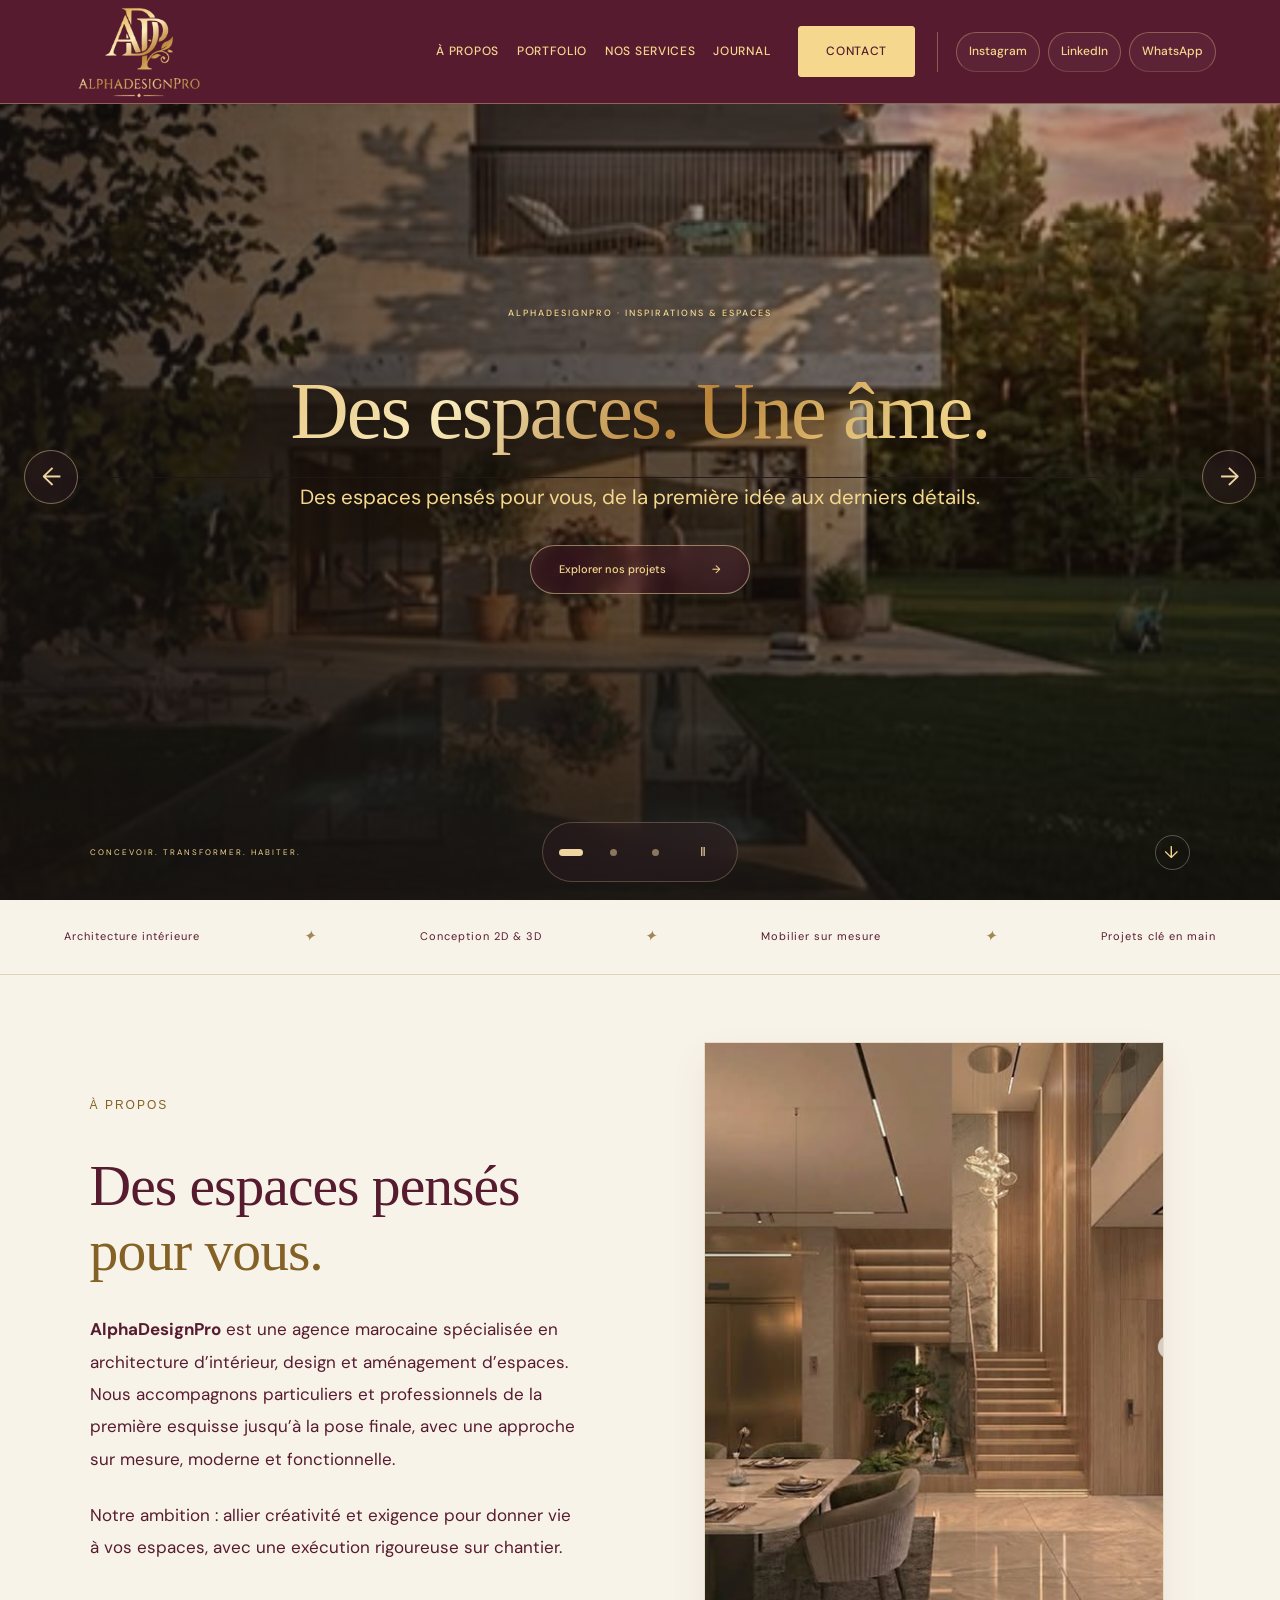
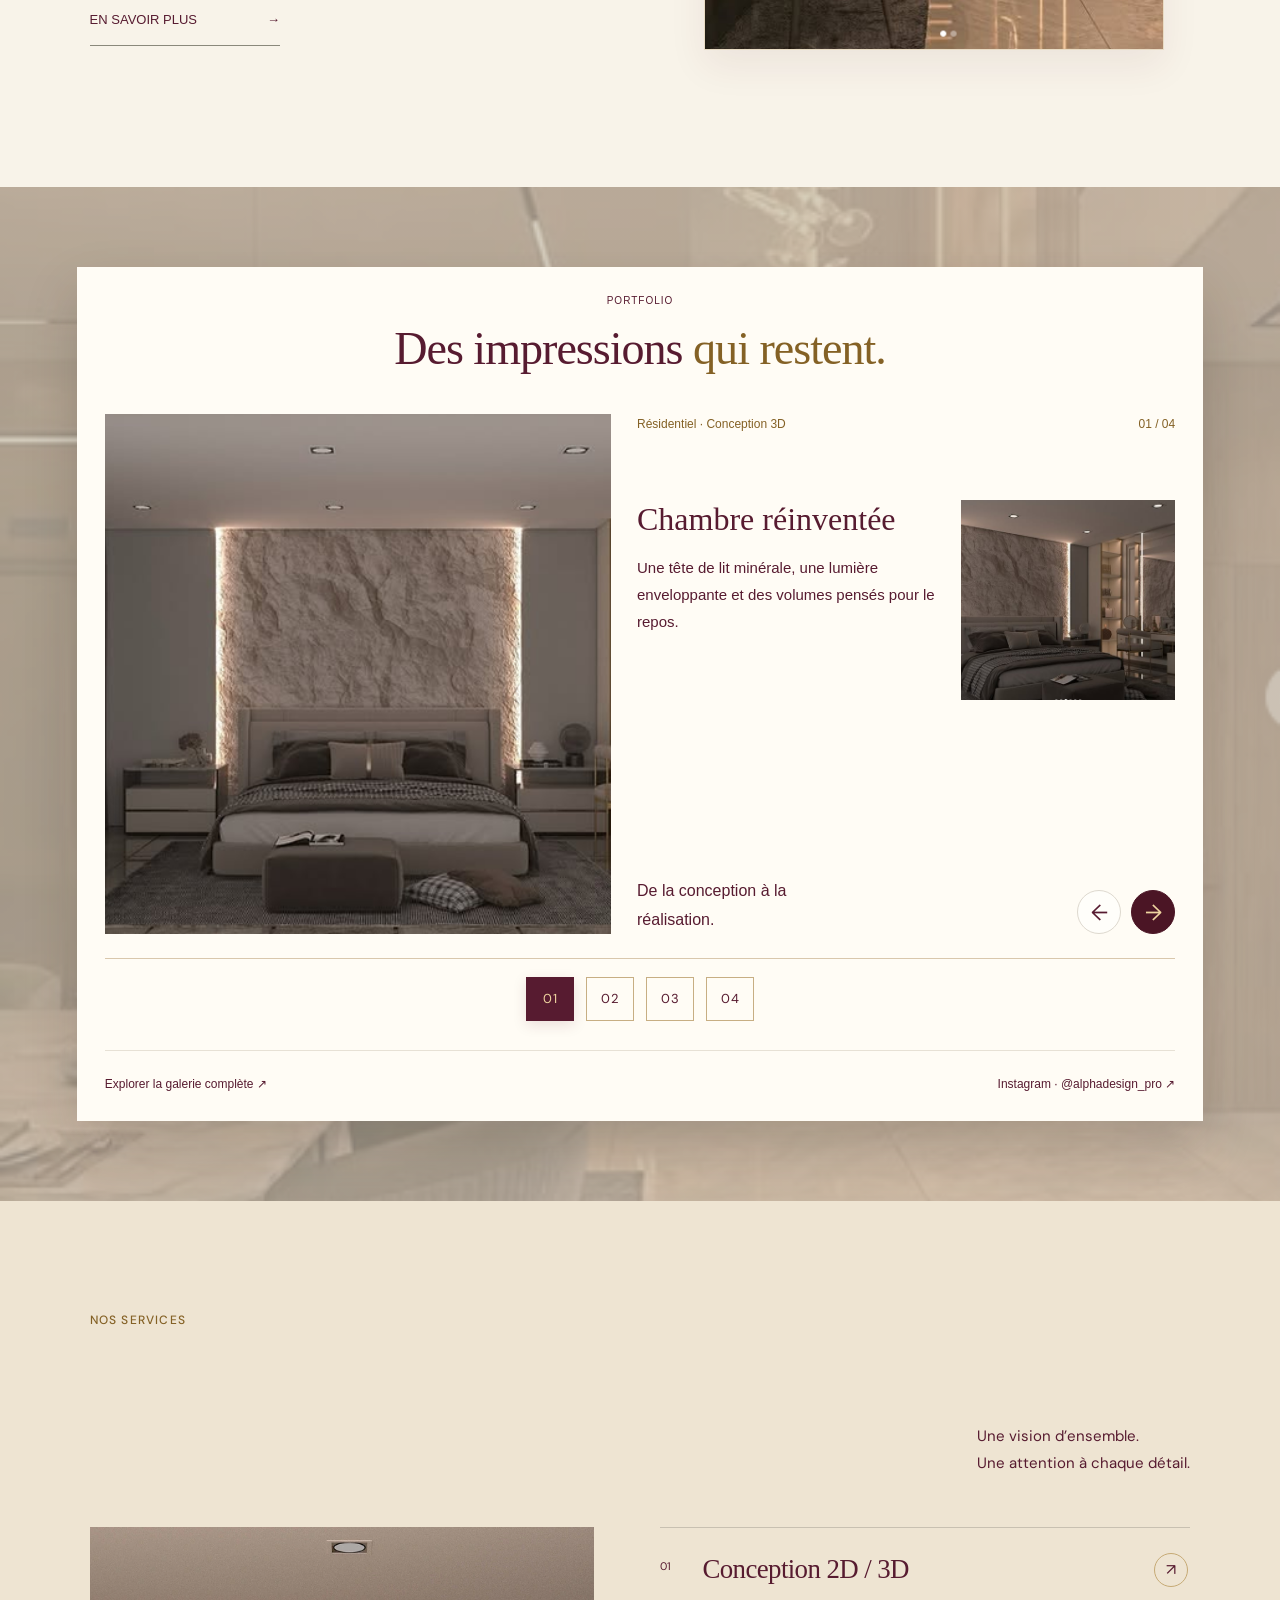
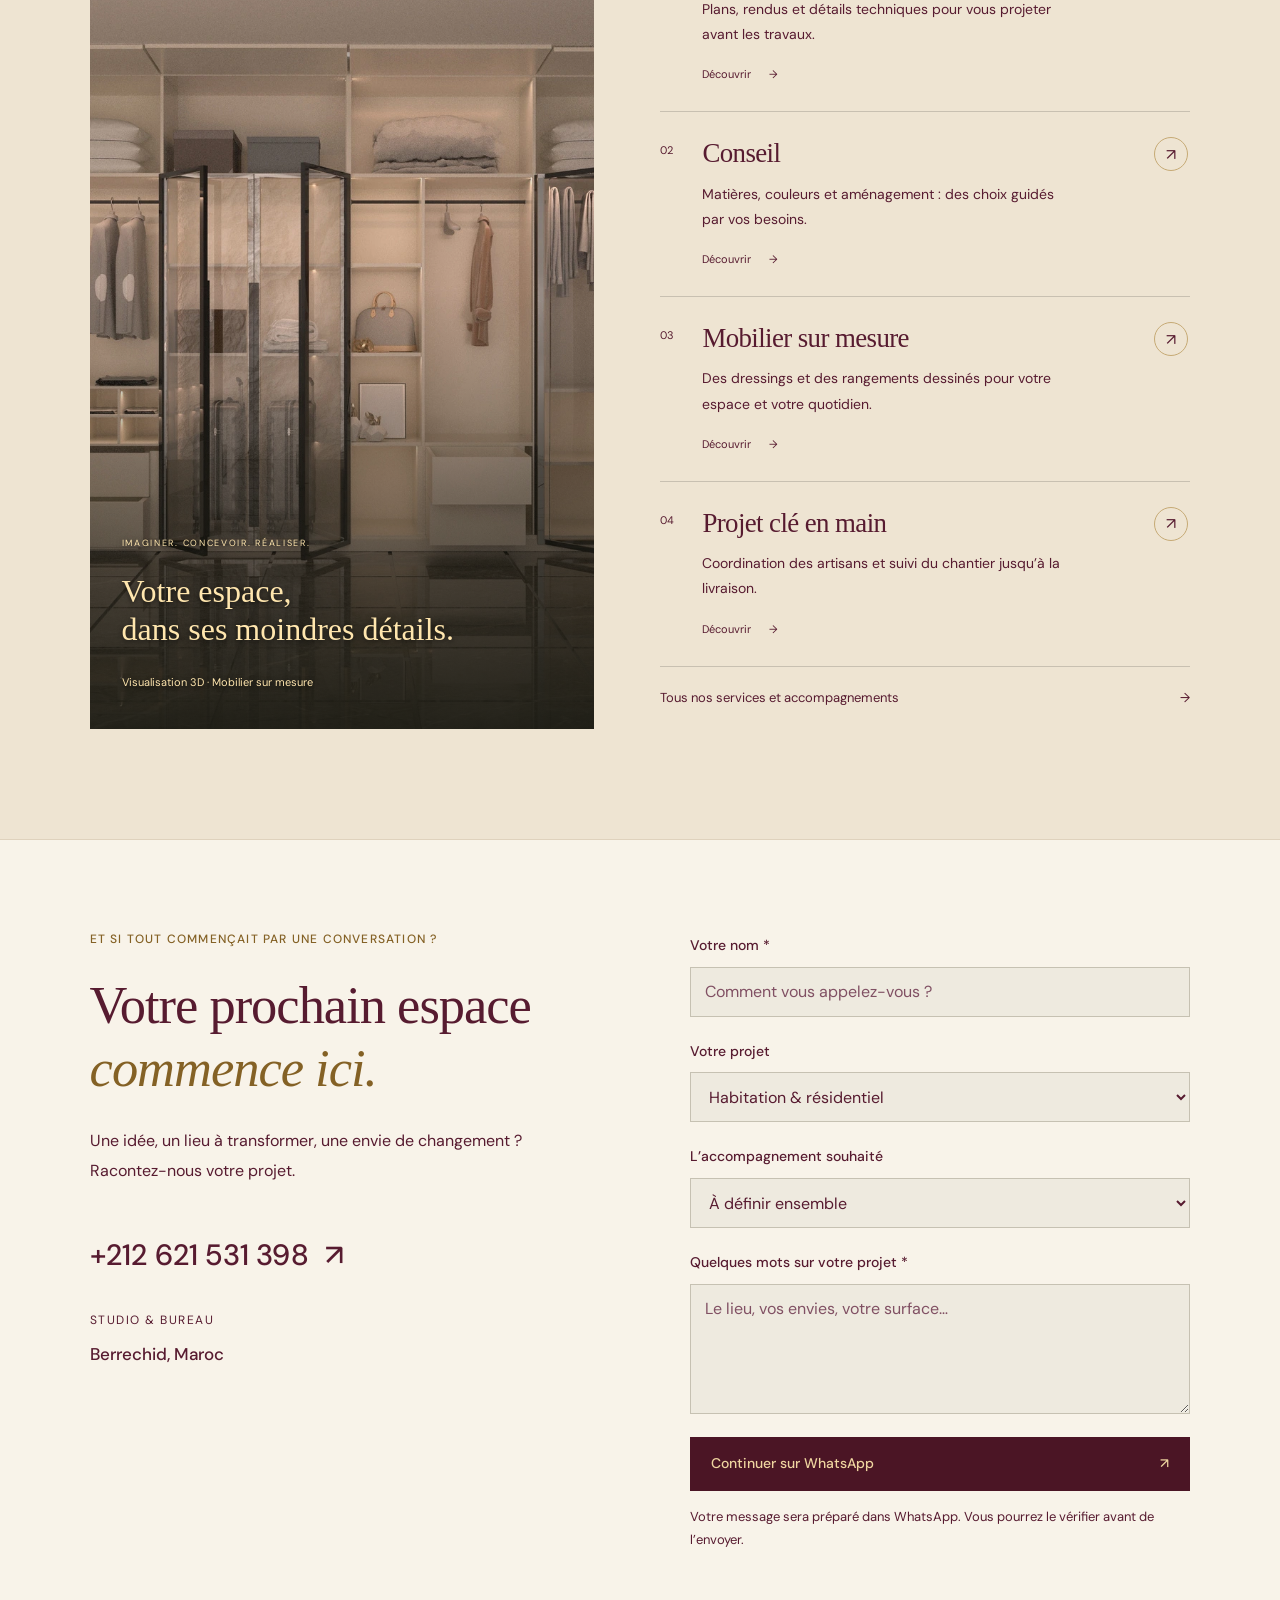
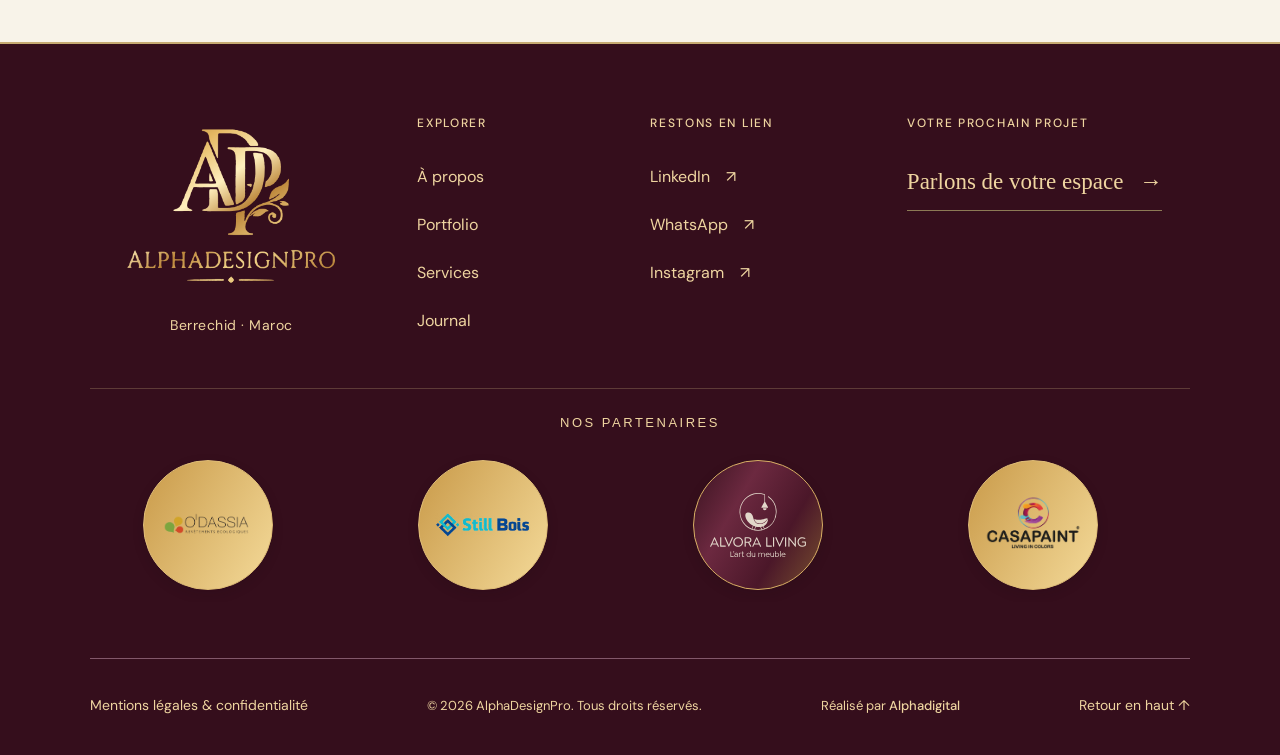
==== commit 1bd3a4d2: "Add smooth horizontal partner logo animation with pause on interaction" ====
--- a/index.html
+++ b/index.html
@@ -21,4 +21,4 @@
 <section class="folio-stage" id="realisations" aria-label="Portfolio"><div class="folio-panel"><header class="folio-heading"><p>PORTFOLIO</p><h2>Des impressions <em>qui restent.</em></h2></header><div class="folio-carousel" role="region" aria-roledescription="carrousel" aria-label="Projets AlphaDesignPro" tabindex="0"><article class="folio-slide"  aria-label="Projet 1 sur 4"><img class="folio-main" src="assets/chambre-vue-face.png" alt="Chambre réinventée — Résidentiel · Conception 3D" loading="eager"><div class="folio-description"><p class="folio-type">Résidentiel · Conception 3D</p><div><h3>Chambre réinventée</h3><p>Une tête de lit minérale, une lumière enveloppante et des volumes pensés pour le repos.</p></div><p class="folio-note">De la conception à la réalisation.</p></div><div class="folio-side"><span class="folio-number">01 / 04</span><figure><img src="assets/chambre-vue-detail.png" alt="Autre vue de la chambre — Conception 3D" loading="lazy"></figure></div></article><article class="folio-slide" hidden aria-label="Projet 2 sur 4"><img class="folio-main" src="assets/boutique-salon-rose.png" alt="Espaces commerciaux — Commercial · Conception 3D" loading="lazy"><div class="folio-description"><p class="folio-type">Commercial · Conception 3D</p><div><h3>Espaces commerciaux</h3><p>Des espaces commerciaux conçus sur mesure, alliant esthétique, fonctionnalité et identité de marque pour offrir une expérience client unique.</p></div><p class="folio-note">Aménagement d’un espace commercial.</p></div><div class="folio-side"><span class="folio-number">02 / 04</span><figure><img src="assets/boutique-detail-rose.png" alt="Autre vue de la boutique aux finitions roses et dorées" loading="lazy"><figcaption>Autre vue de la boutique</figcaption></figure></div></article><article class="folio-slide" hidden aria-label="Projet 3 sur 4"><img class="folio-main" src="assets/dressing-detail.webp" alt="Chaque chose à sa place — Mobilier · Conception sur mesure" loading="lazy"><div class="folio-description"><p class="folio-type">Mobilier · Conception sur mesure</p><div><h3>Chaque chose à sa place</h3><p>Du mobilier sur mesure, conçu pour allier fonctionnalité, esthétique et harmonie avec votre espace.</p></div><p class="folio-note">Études de mobilier sur mesure.</p></div><div class="folio-side"><span class="folio-number">03 / 04</span><figure class="folio-technical-detail"><img src="assets/dressing-plan.png" alt="Plan technique coté du dressing sur mesure" loading="lazy"><figcaption>Détail</figcaption></figure></div></article><article class="folio-slide folio-bathroom" hidden aria-label="Projet 4 sur 4"><img class="folio-main" src="assets/salle-bain-01.png" alt="Un rituel de bien-être — Résidentiel · Étude d’aménagement" loading="lazy"><div class="folio-description"><p class="folio-type">Résidentiel · Étude d’aménagement</p><div><h3>Un rituel de bien-être</h3><p>Du mobilier sur mesure, des finitions soignées et des matériaux de qualité pour un aménagement élégant et fonctionnel.</p></div><p class="folio-note">Projet de réaménagement intérieur.</p></div><div class="folio-side"><span class="folio-number">04 / 04</span><figure class="folio-portrait-detail"><img src="assets/salle-bain-04.png" alt="Autre vue de la salle de bain" loading="lazy"><figcaption>Autre vue de la salle de bain</figcaption></figure></div></article><div class="folio-controls" hidden><span class="folio-live" aria-live="polite" aria-atomic="true">Projet 1 sur 4</span><button type="button" data-folio-dir="-1" aria-label="Projet précédent">←</button><button type="button" data-folio-dir="1" aria-label="Projet suivant">→</button></div></div><div class="folio-footer"><a href="projets.html#realisations">Explorer la galerie complète ↗</a><a href="https://www.instagram.com/alphadesign_pro/" target="_blank" rel="noopener noreferrer">Instagram · @alphadesign_pro ↗</a></div></div></section>
 <section class="section home-services services-preview" id="services" aria-labelledby="home-services-title"><div class="preview-heading"><div><p class="eyebrow dark">NOS SERVICES</p><h2 id="home-services-title">De l’idée<br><em>à la réalisation.</em></h2></div><p>Une vision d’ensemble.<br>Une attention à chaque détail.</p></div><div class="preview-layout"><figure class="preview-photo"><img src="assets/dressing-lumineux.webp" alt="Conception 3D d’un dressing sur mesure présentée dans notre offre de services" loading="lazy" width="1500" height="1126"><figcaption><span>IMAGINER. CONCEVOIR. RÉALISER.</span><p>Votre espace,<br>dans ses moindres détails.</p><small>Visualisation 3D · Mobilier sur mesure</small></figcaption></figure><div class="preview-expertises"><a class="preview-service" href="services.html#etudes"><span class="preview-number">01</span><div><h3>Conception 2D / 3D</h3><p>Plans, rendus et détails techniques pour vous projeter avant les travaux.</p><span class="preview-discover">Découvrir <span aria-hidden="true">→</span></span></div><span class="preview-arrow" aria-hidden="true">↗</span></a><a class="preview-service" href="services.html#formules"><span class="preview-number">02</span><div><h3>Conseil</h3><p>Matières, couleurs et aménagement : des choix guidés par vos besoins.</p><span class="preview-discover">Découvrir <span aria-hidden="true">→</span></span></div><span class="preview-arrow" aria-hidden="true">↗</span></a><a class="preview-service" href="services.html#etude-entree"><span class="preview-number">03</span><div><h3>Mobilier sur mesure</h3><p>Des dressings et des rangements dessinés pour votre espace et votre quotidien.</p><span class="preview-discover">Découvrir <span aria-hidden="true">→</span></span></div><span class="preview-arrow" aria-hidden="true">↗</span></a><a class="preview-service" href="services.html#cle-en-main"><span class="preview-number">04</span><div><h3>Projet clé en main</h3><p>Coordination des artisans et suivi du chantier jusqu’à la livraison.</p><span class="preview-discover">Découvrir <span aria-hidden="true">→</span></span></div><span class="preview-arrow" aria-hidden="true">↗</span></a><a class="preview-all" href="services.html">Tous nos services et accompagnements <span aria-hidden="true">→</span></a></div></div></section><section class="section contact" id="contact"><div><p class="eyebrow">ET SI TOUT COMMENÇAIT PAR UNE CONVERSATION ?</p><h2>Votre prochain espace<br><em>commence ici.</em></h2><p>Une idée, un lieu à transformer, une envie de changement ?<br>Racontez-nous votre projet.</p><a class="contact-phone" href="tel:+212621531398">+212 621 531 398 <span aria-hidden="true">↗</span></a><p class="address">STUDIO & BUREAU<br><strong>Berrechid, Maroc</strong></p></div><form id="contact-form"><label for="name">Votre nom <span>*</span></label><input id="name" name="name" autocomplete="name" placeholder="Comment vous appelez-vous ?" required maxlength="100"><label for="project-type">Votre projet</label><select id="project-type" name="type"><option>Habitation & résidentiel</option><option>Boutique & bureaux</option><option>Hôtellerie & restauration</option><option>Mobilier sur mesure</option></select><label for="pack">L’accompagnement souhaité</label><select id="pack" name="pack"><option>À définir ensemble</option><option>Pack Conseil</option><option>Pack Conception 3D</option><option>Pack Clé en Main</option></select><label for="message">Quelques mots sur votre projet <span>*</span></label><textarea id="message" name="message" rows="3" placeholder="Le lieu, vos envies, votre surface…" required maxlength="2000"></textarea><button class="button gold" type="submit">Continuer sur WhatsApp <span aria-hidden="true">↗</span></button><p class="form-note">Votre message sera préparé dans WhatsApp. Vous pourrez le vérifier avant de l’envoyer.</p></form></section></main><footer class="premium-footer"><div class="footer-intro"><a class="footer-brand" href="index.html"><span class="landscape-logo"><img src="assets/logo-dore-mobile.png" alt="AlphaDesignPro — Architecture intérieur" width="182" height="150"></span></a><span class="footer-location">Berrechid · Maroc</span></div><div class="footer-column"><h2>Explorer</h2><a href="studio.html">À propos</a><a href="projets.html">Portfolio</a><a href="services.html">Services</a><a href="studio.html#journal">Journal</a></div><div class="footer-column"><h2>Restons en lien</h2><a href="https://www.linkedin.com/in/nourhene-jaballah-b32a5642a/" target="_blank" rel="noopener noreferrer">LinkedIn <span aria-hidden="true">↗</span></a><a href="https://wa.me/212621531398" target="_blank" rel="noopener noreferrer">WhatsApp <span aria-hidden="true">↗</span></a><a href="https://www.instagram.com/alphadesign_pro/" target="_blank" rel="noopener noreferrer">Instagram <span aria-hidden="true">↗</span></a></div><div class="footer-column"><h2>Votre prochain projet</h2><a class="footer-project" href="#contact">Parlons de votre espace <span aria-hidden="true">→</span></a></div><section class="footer-clients" aria-label="Nos partenaires"><h2>Nos partenaires</h2><div><a href="https://odassia.com/" target="_blank" rel="noopener noreferrer"><img src="assets/client-odassia.png" alt="O’dassia" loading="lazy"></a><a href="https://www.stillbois.com/index.php" target="_blank" rel="noopener noreferrer"><img src="assets/client-stillbois.png" alt="Still Bois" loading="lazy"></a><a href="https://alvoraliving.ma/" target="_blank" rel="noopener noreferrer"><img src="assets/client-alvora.svg" alt="Alvora Living" loading="lazy"></a><a href="https://casapaint.com.tn/" target="_blank" rel="noopener noreferrer"><img src="assets/client-casapaint.webp" alt="Casapaint" loading="lazy"></a></div></section><div class="footer-bottom"><a href="confidentialite.html">Mentions légales &amp; confidentialité</a><span>© <span id="year">2026</span> AlphaDesignPro. Tous droits réservés.</span><span class="footer-credit">Réalisé par <strong>Alphadigital</strong></span><a href="#main" aria-label="Retour en haut de la page">Retour en haut ↑</a></div></footer>
 <dialog id="project-dialog"><button class="dialog-close" aria-label="Fermer le projet">×</button><div id="dialog-content"></div></dialog>
-</body></html>
+<script src="partners-motion.js" defer></script></body></html>
--- a/footer.css
+++ b/footer.css
@@ -57,18 +57,20 @@
 @keyframes client-gold-flow{0%,100%{background-position:0% 50%}50%{background-position:100% 50%}}
 @media(hover:hover){body.brand-text .premium-footer .footer-clients a:has(img):hover{transform:translateY(-3px);border-color:#ffe6ae;box-shadow:0 8px 22px #0003}}
 @media(prefers-reduced-motion:reduce){body.brand-text .premium-footer .footer-clients a:has(img){animation:none;transition:none;background-position:50% 50%}body.brand-text .premium-footer .footer-clients a:has(img):hover{transform:none}}
-/* Partner orbit; counter-rotation keeps each logo upright. */
+/* Horizontal partner row with upright circular logos. */
 body .premium-footer .footer-clients h2{text-align:center}
-body .premium-footer .footer-clients>div{position:relative;display:block;width:min(100%,500px);aspect-ratio:1;margin:30px auto 20px;border:1px solid #dfbd7766;border-radius:50%;background:radial-gradient(circle,#d6ae4910,transparent 70%);animation:partner-orbit 60s linear infinite}
-body .premium-footer .footer-clients>div:before{content:'';position:absolute;inset:20%;border:1px dashed #dfbd7733;border-radius:50%;pointer-events:none}
-body.brand-text .premium-footer .footer-clients a:has(img){position:absolute;width:34%;height:34%;min-height:0;padding:12px;border-radius:50%;display:flex;align-items:center;justify-content:center;animation:partner-counter 60s linear infinite;animation-delay:0s;box-shadow:0 6px 18px #0003}
-body .premium-footer .footer-clients a:nth-child(1){left:33%;top:0}
-body .premium-footer .footer-clients a:nth-child(2){right:0;top:33%}
-body .premium-footer .footer-clients a:nth-child(3){left:33%;bottom:0}
-body .premium-footer .footer-clients a:nth-child(4){left:0;top:33%}
-body .premium-footer .footer-clients a img{width:100%;max-width:100%;height:70%!important;object-fit:contain}
-body .premium-footer .footer-clients>div:hover,body .premium-footer .footer-clients>div:focus-within,body .premium-footer .footer-clients>div:hover a,body .premium-footer .footer-clients>div:focus-within a{animation-play-state:paused}
-@keyframes partner-orbit{to{transform:rotate(360deg)}}
-@keyframes partner-counter{from{transform:rotate(0deg)}to{transform:rotate(-360deg)}}
-@media(max-width:760px){body .premium-footer .footer-clients>div{margin-block:22px}body.brand-text .premium-footer .footer-clients a:has(img){min-height:0;padding:8px}}
-@media(prefers-reduced-motion:reduce){body .premium-footer .footer-clients>div,body.brand-text .premium-footer .footer-clients a:has(img){animation:none!important}}
+body .premium-footer .footer-clients>div{display:flex;align-items:center;justify-content:center;gap:clamp(16px,5vw,70px);padding:12px 0;flex-wrap:wrap}
+body.brand-text .premium-footer .footer-clients a:has(img){flex:0 0 150px;width:150px;height:150px;min-height:0;padding:18px;border-radius:50%;animation:client-gold-flow 12s ease-in-out infinite;display:flex;align-items:center;justify-content:center}
+body .premium-footer .footer-clients a img{width:100%;max-width:100%;height:80px!important;object-fit:contain}
+@media(max-width:760px){body .premium-footer .footer-clients>div{flex-wrap:nowrap;justify-content:space-between;gap:8px}body.brand-text .premium-footer .footer-clients a:has(img){flex:1 1 0;width:auto;height:auto;aspect-ratio:1;min-width:0;min-height:0;padding:7px}body .premium-footer .footer-clients a img{height:auto!important;max-height:60px}}
+@media(prefers-reduced-motion:reduce){body.brand-text .premium-footer .footer-clients a:has(img){animation:none}}
+
+body .premium-footer .footer-clients>div.partners-marquee{display:block;overflow:hidden;padding:12px 0;width:100%}
+.partners-track{display:flex;width:max-content;animation:partners-scroll 32s linear infinite}
+.partners-group{display:flex;align-items:center;gap:40px;padding-right:40px}
+body.brand-text .premium-footer .partners-group a:has(img){flex:0 0 130px;width:130px;height:130px;padding:16px}
+.partners-marquee:hover .partners-track,.partners-marquee:focus-within .partners-track{animation-play-state:paused}
+@keyframes partners-scroll{to{transform:translateX(-50%)}}
+@media(max-width:760px){.partners-group{gap:24px;padding-right:24px}body.brand-text .premium-footer .partners-group a:has(img){flex-basis:110px;width:110px;height:110px;padding:12px}}
+@media(prefers-reduced-motion:reduce){.partners-track{animation:none;width:100%}.partners-group{width:100%;justify-content:space-around;flex-wrap:wrap;padding-right:0;gap:16px}.partners-group[aria-hidden=true]{display:none}}
+body .premium-footer .footer-clients>div.partners-marquee{container-type:inline-size}.partners-group{min-width:100cqw;justify-content:space-around;box-sizing:border-box}
